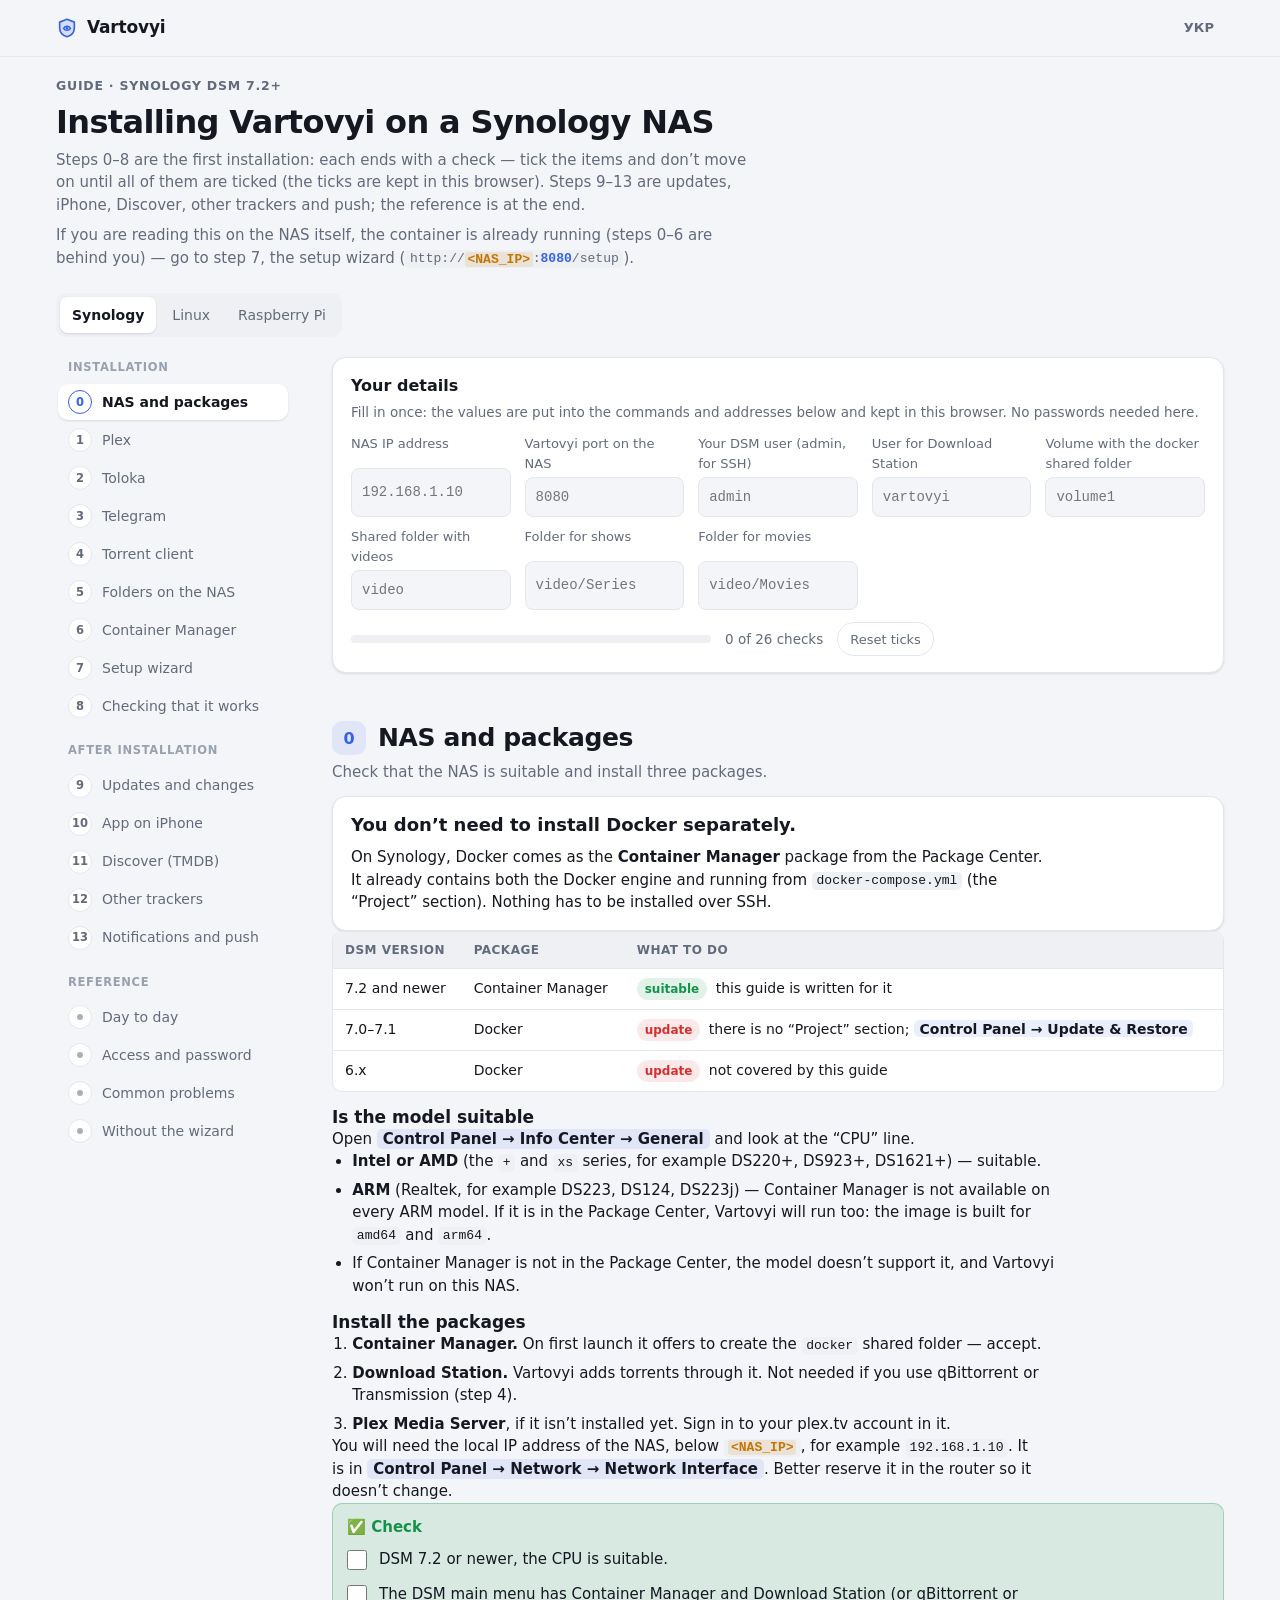
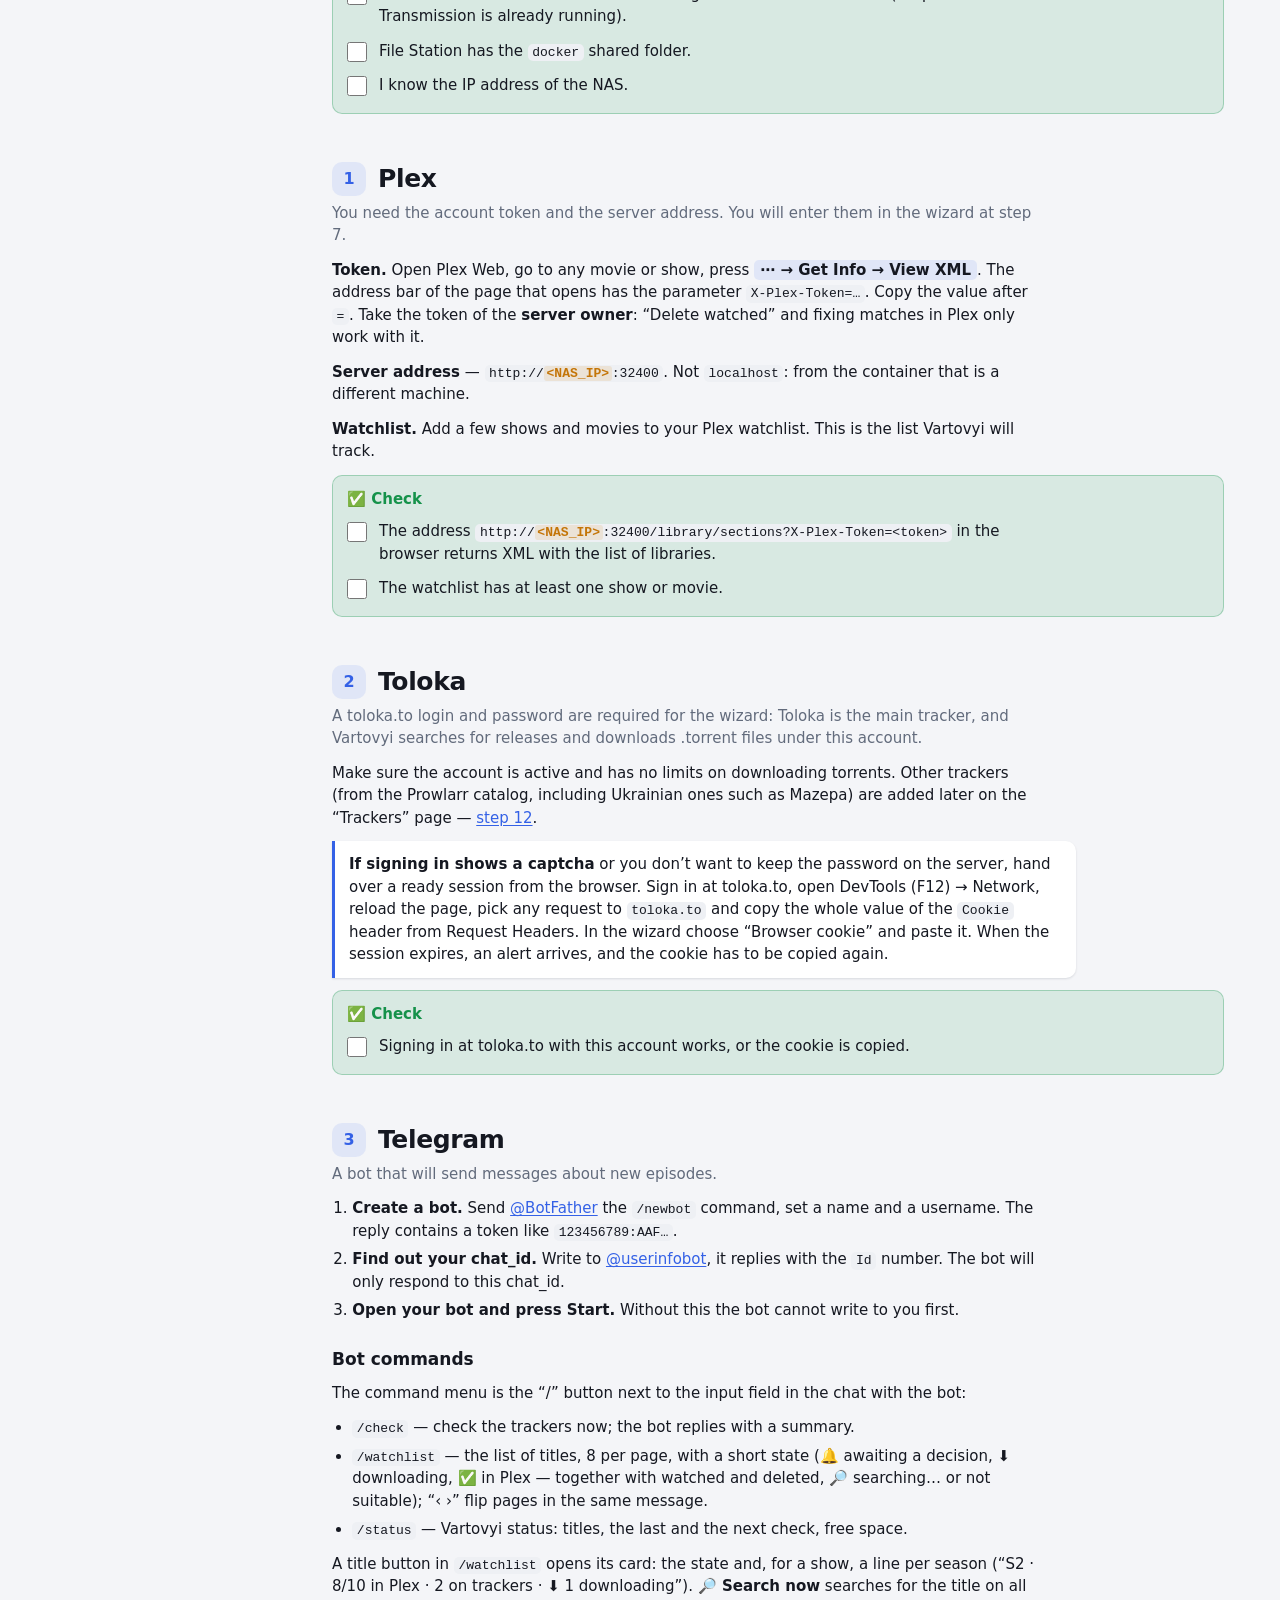
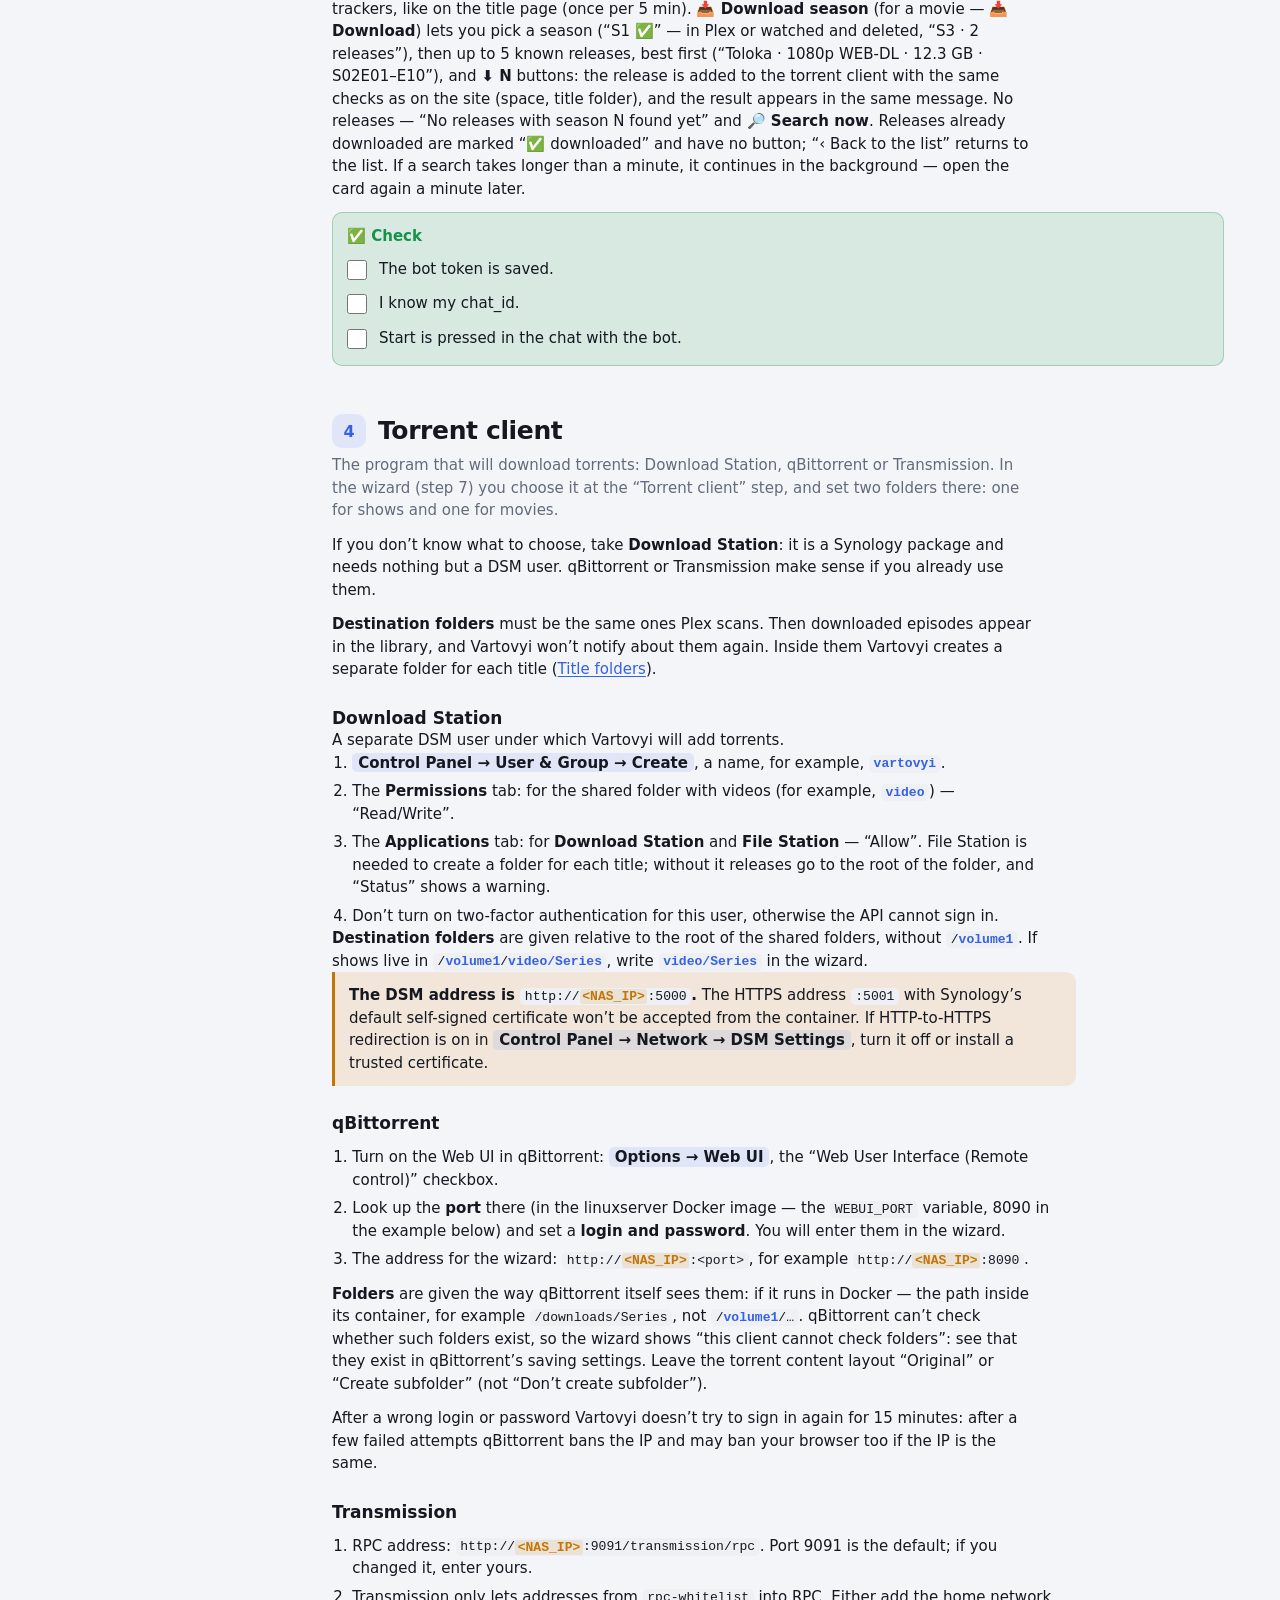
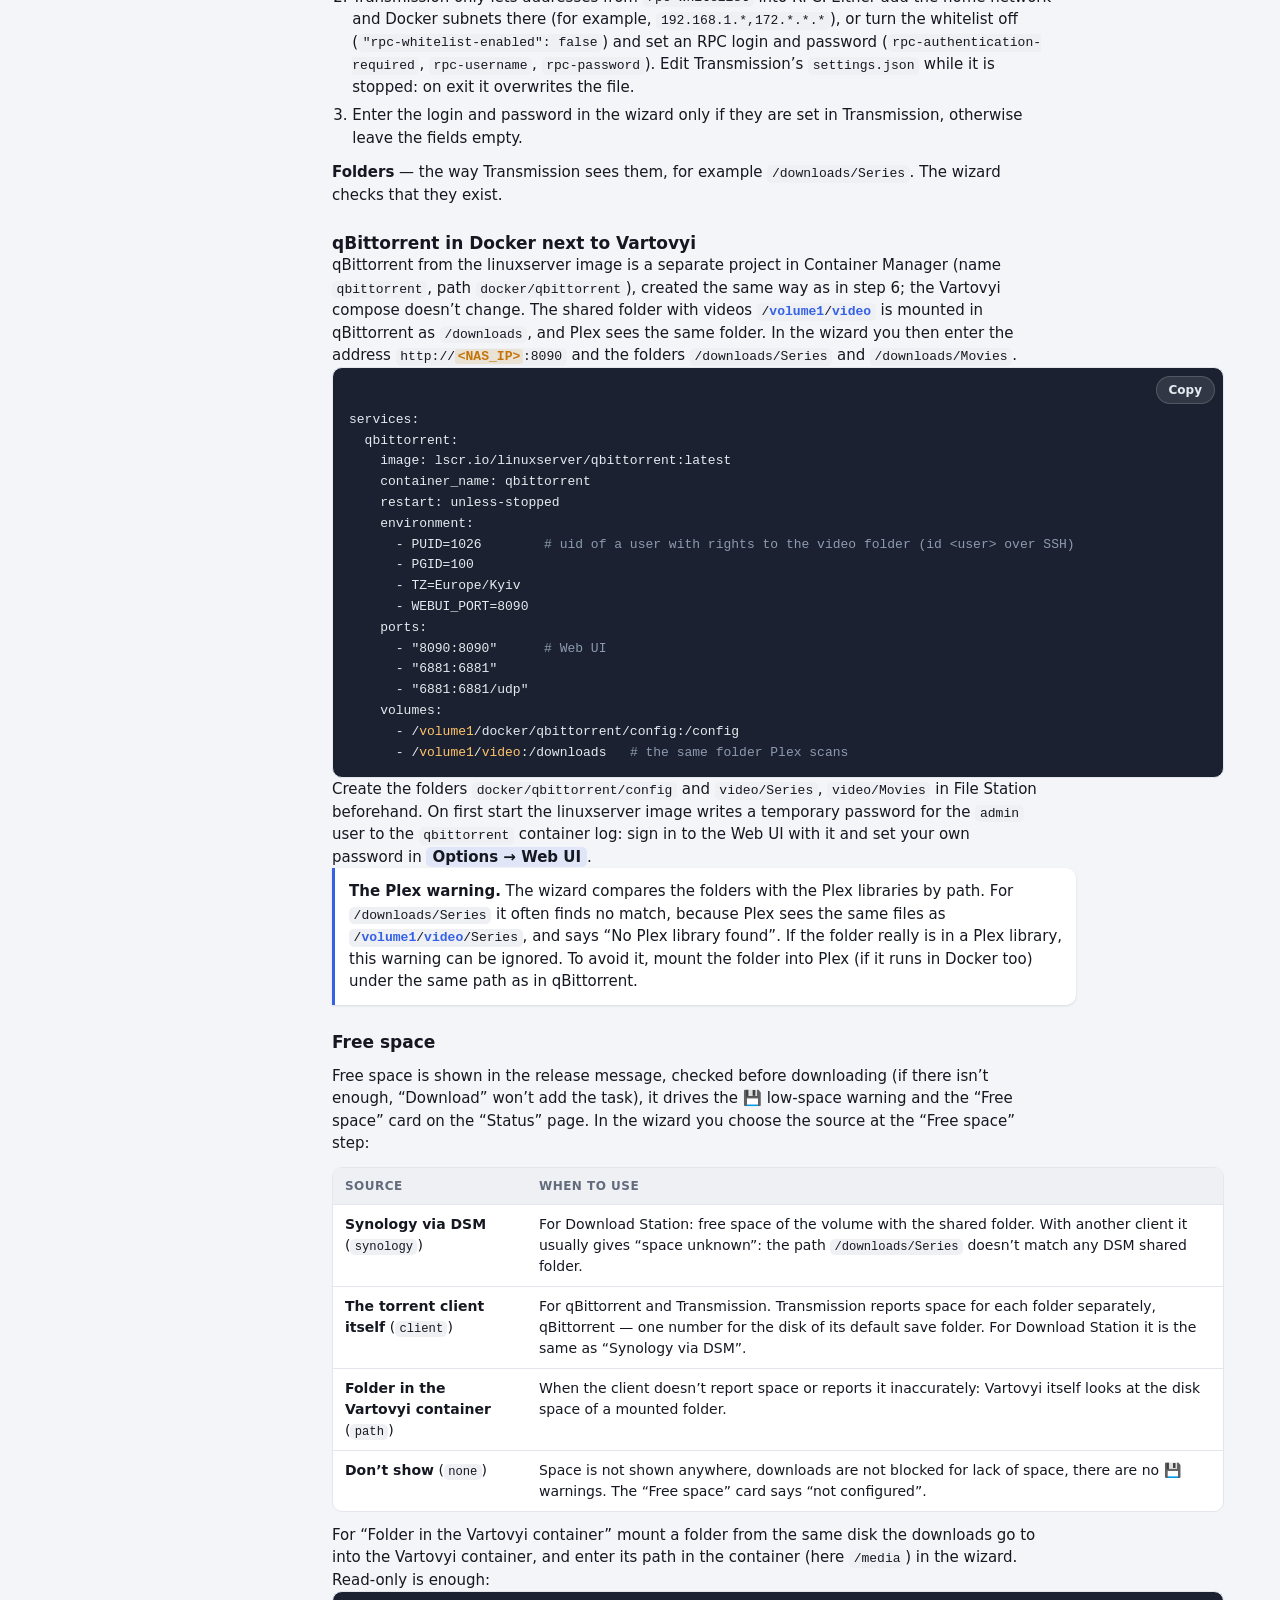
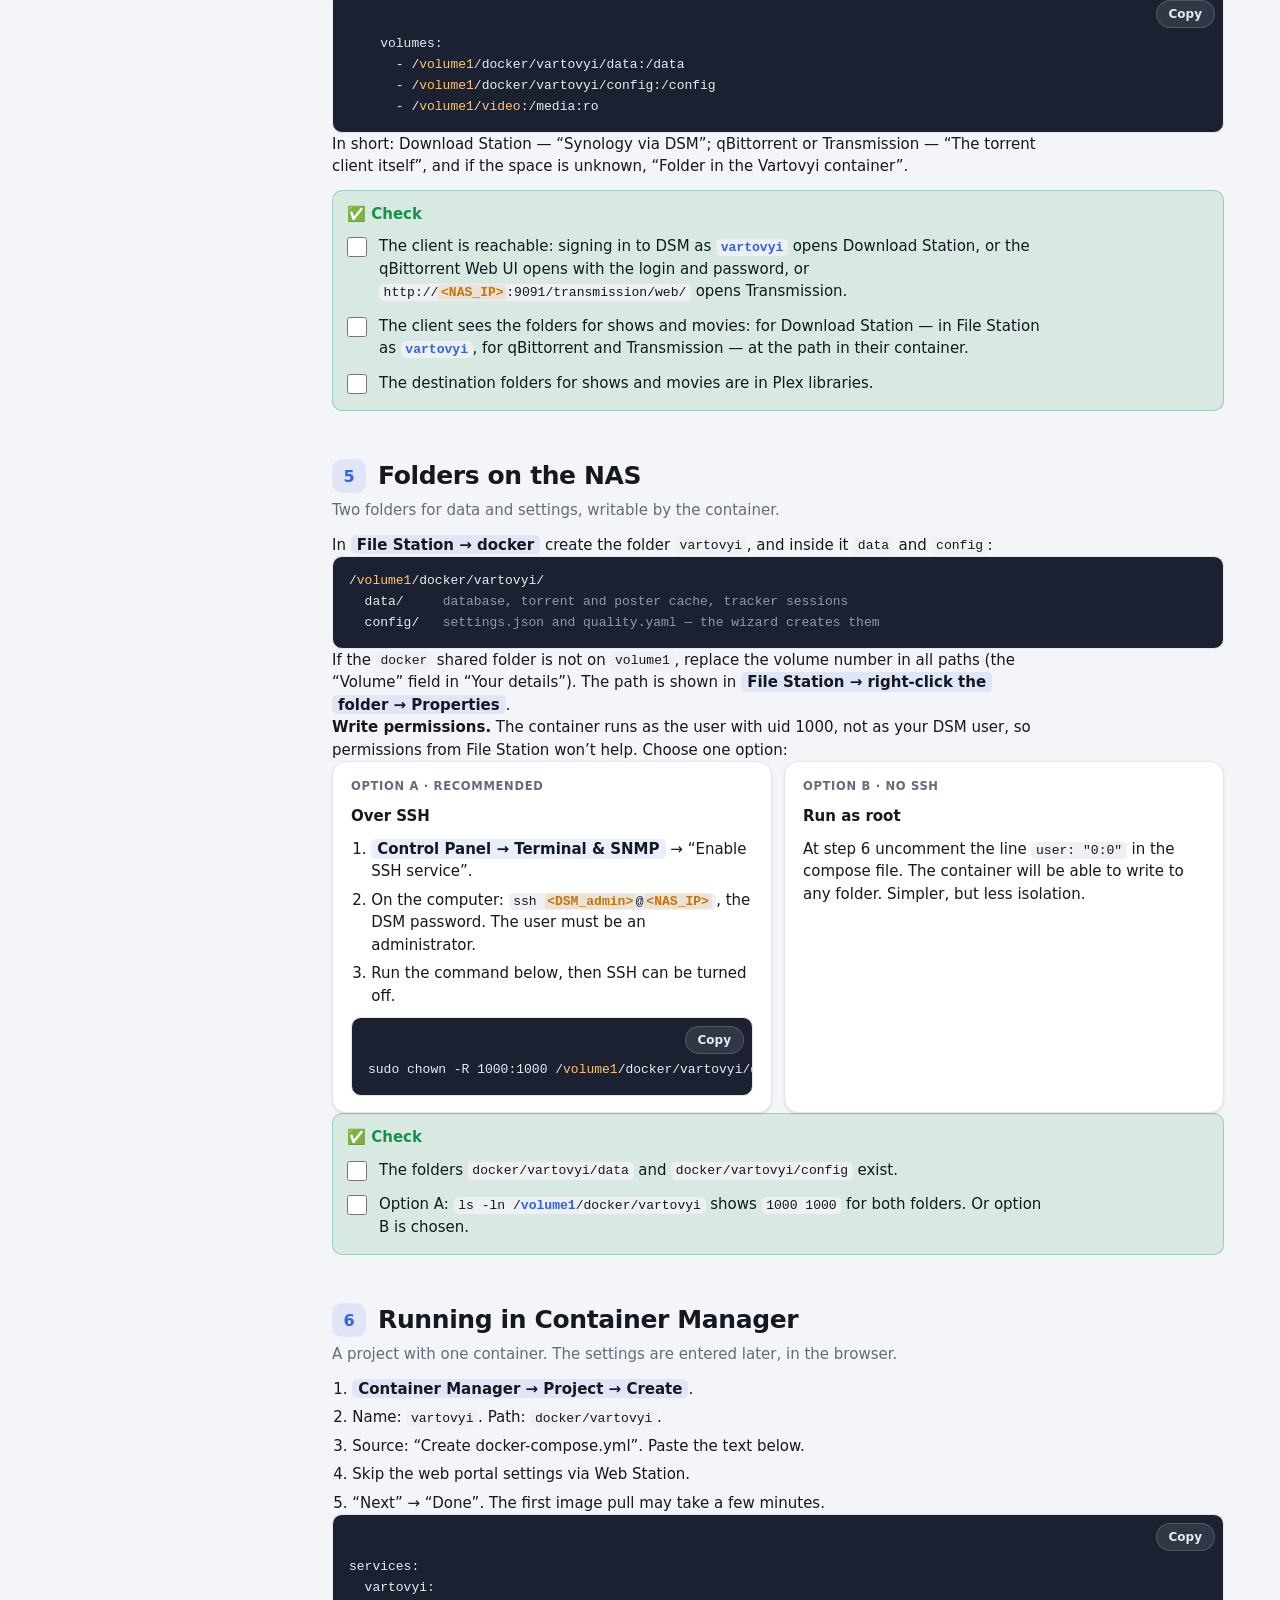
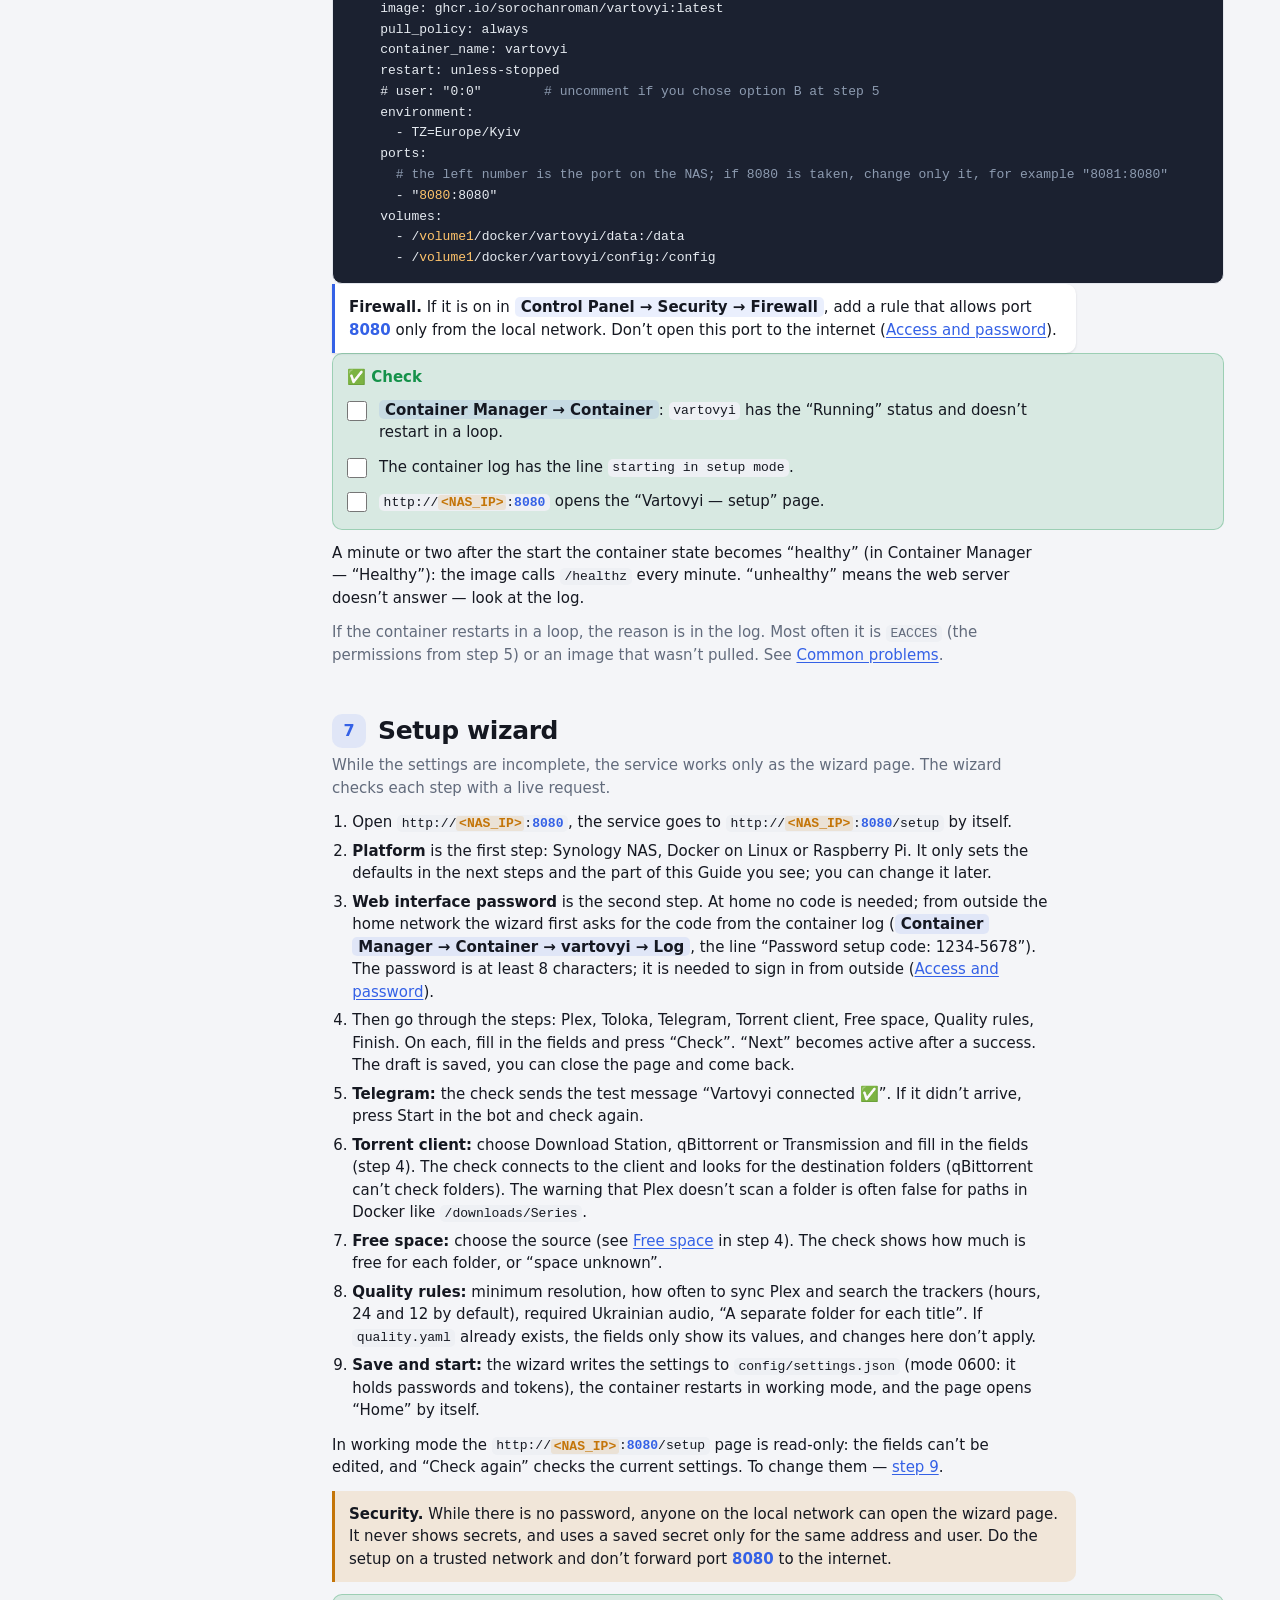
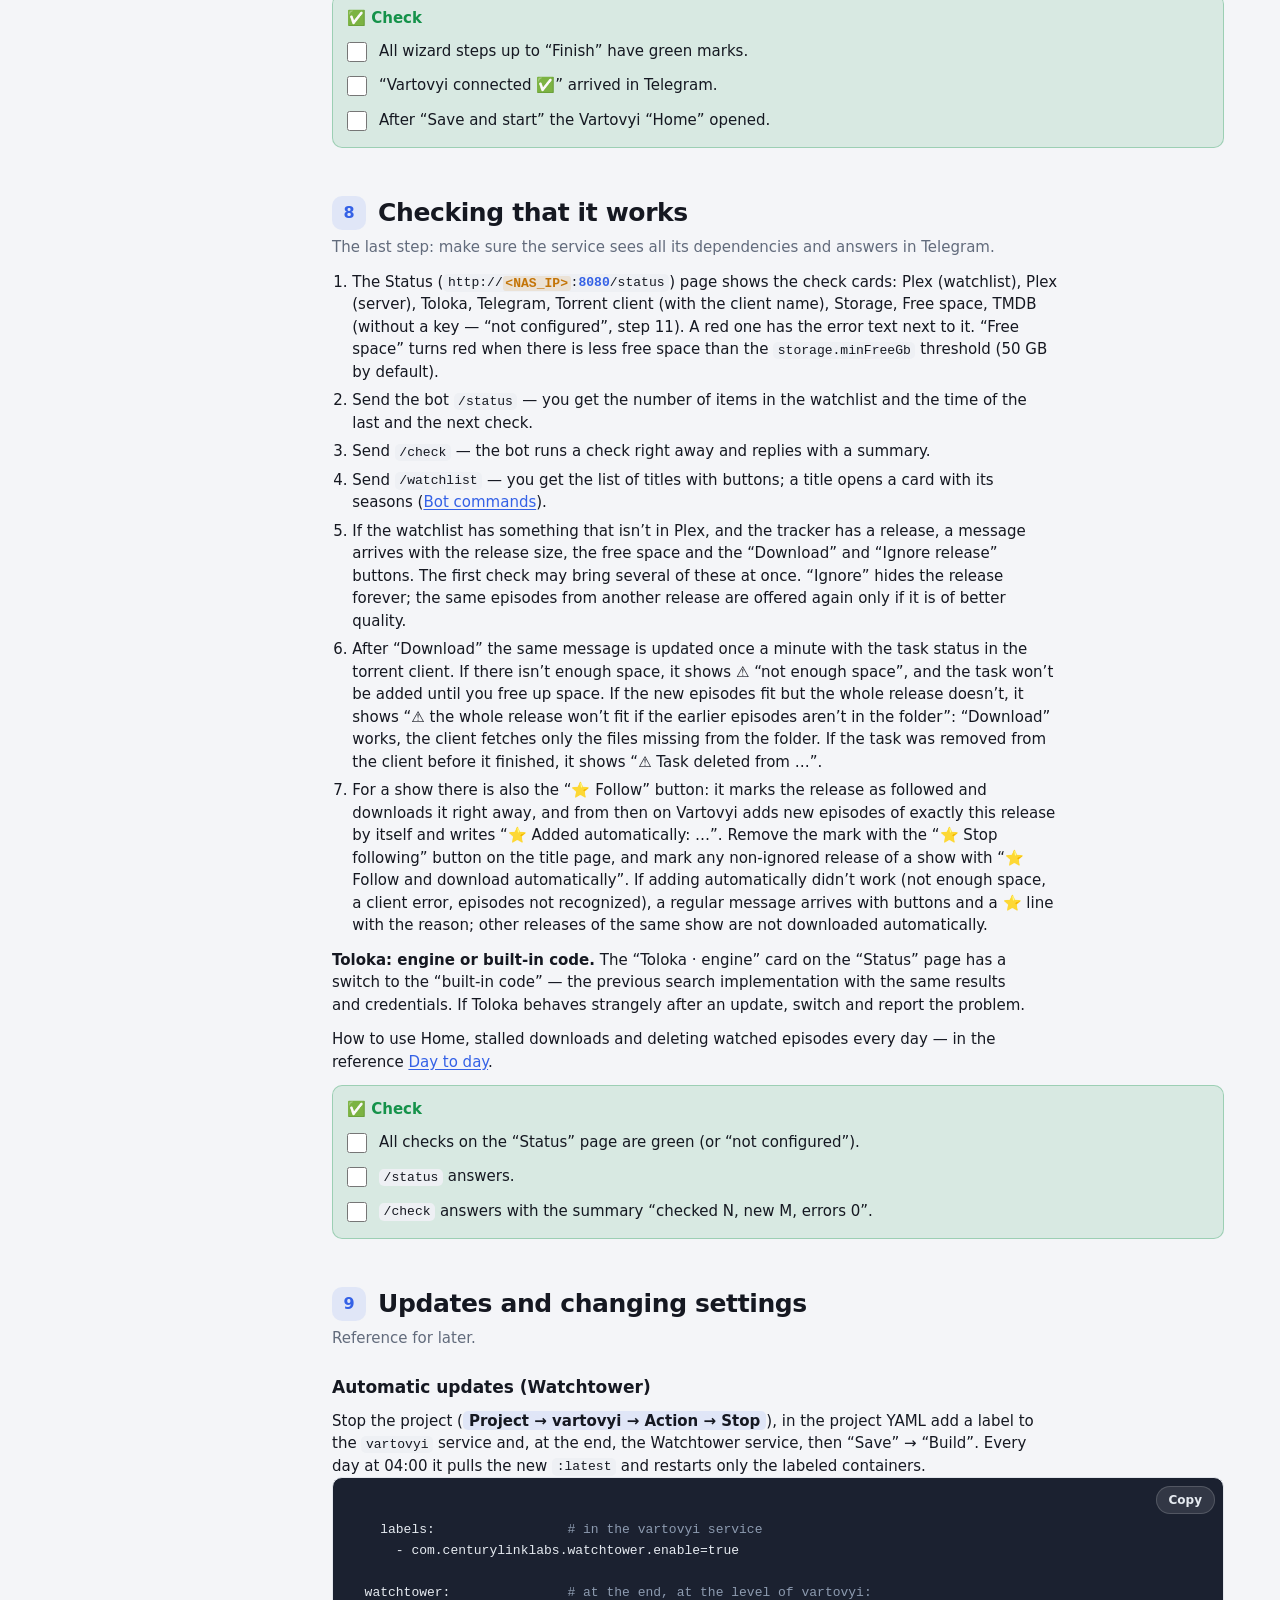
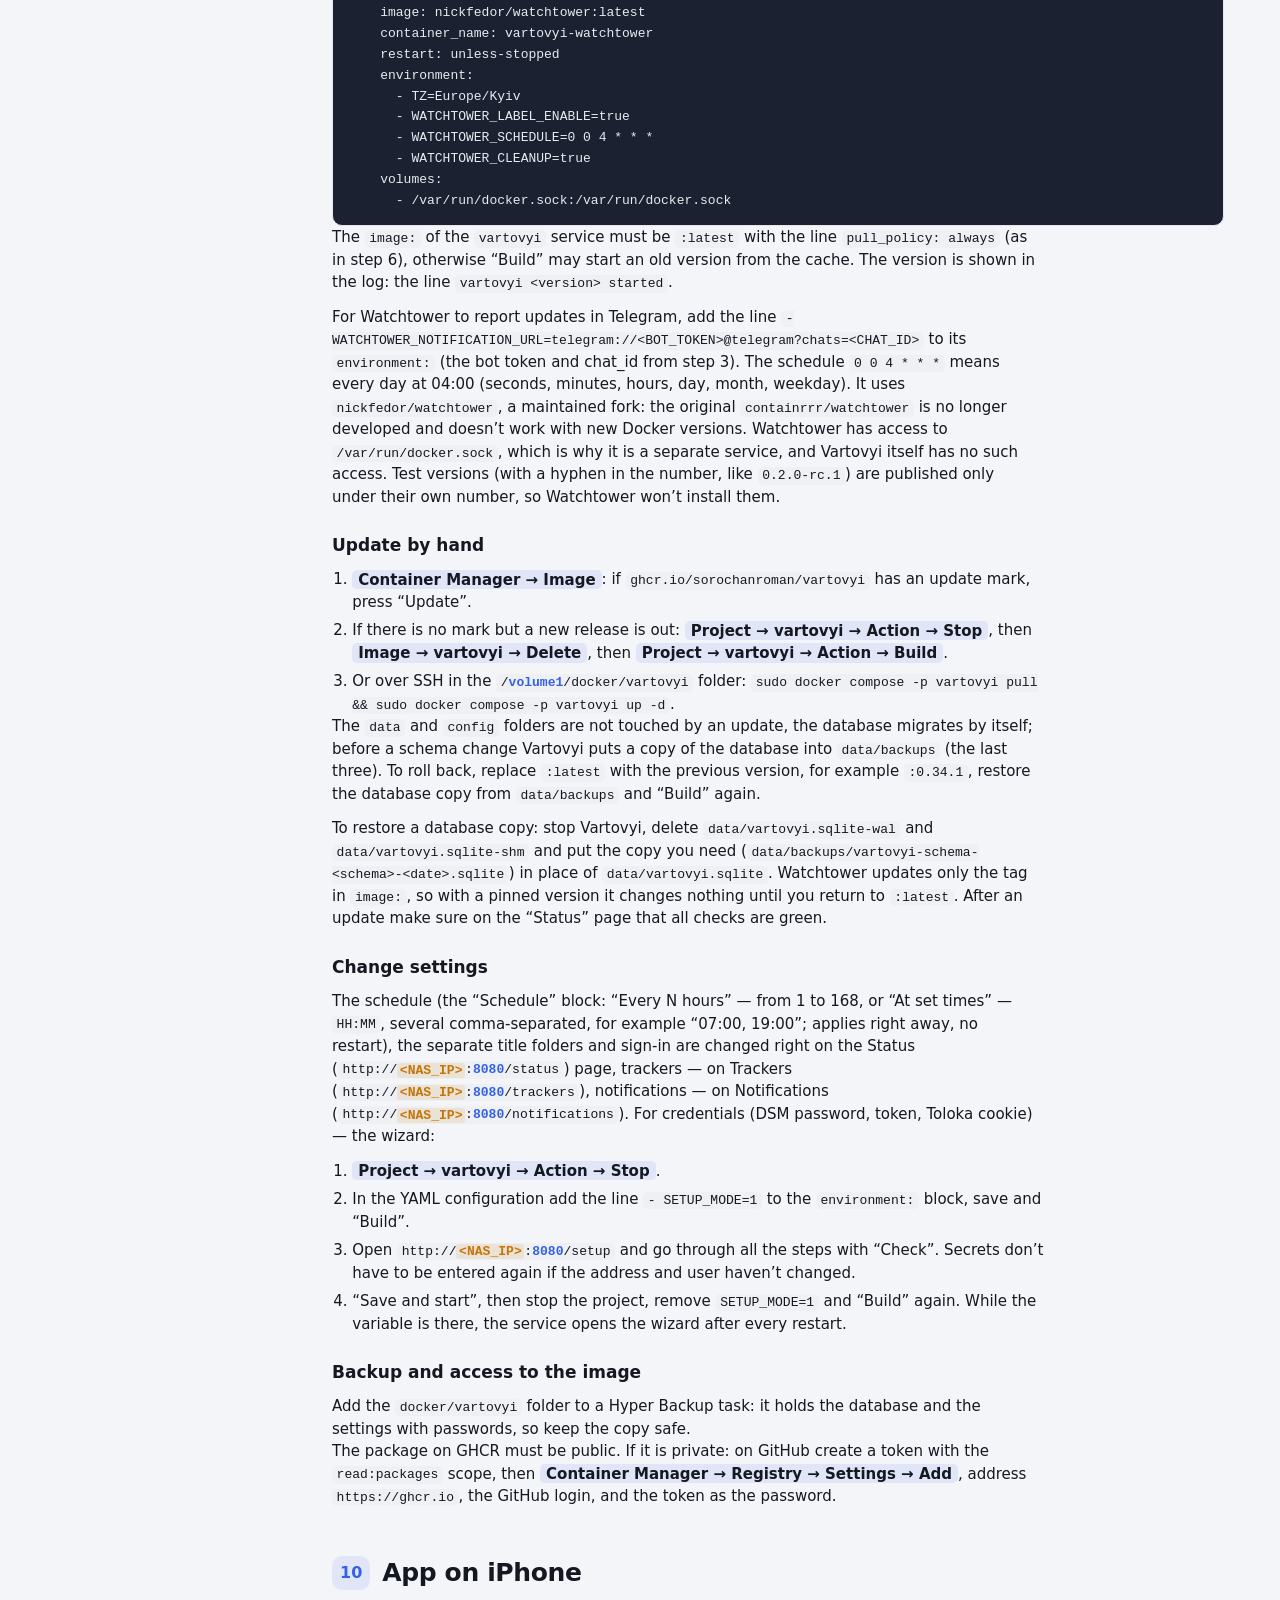
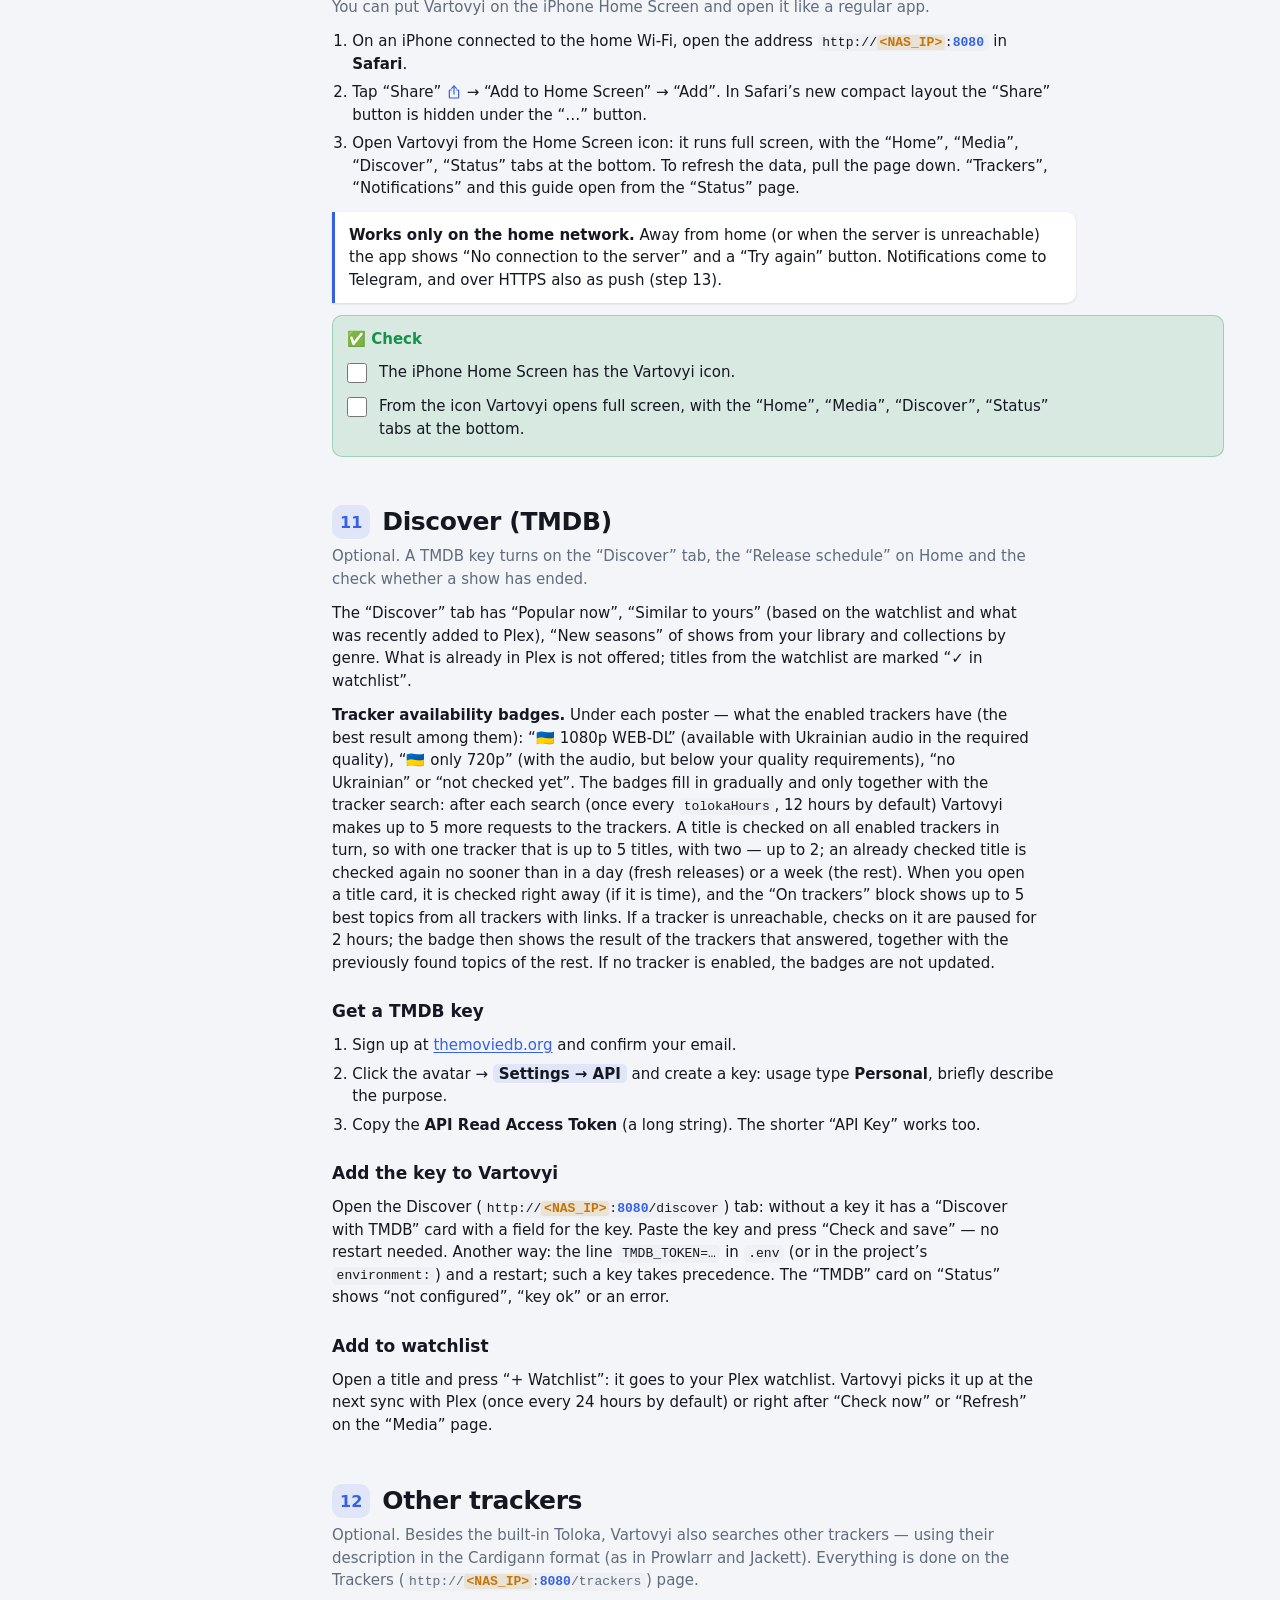
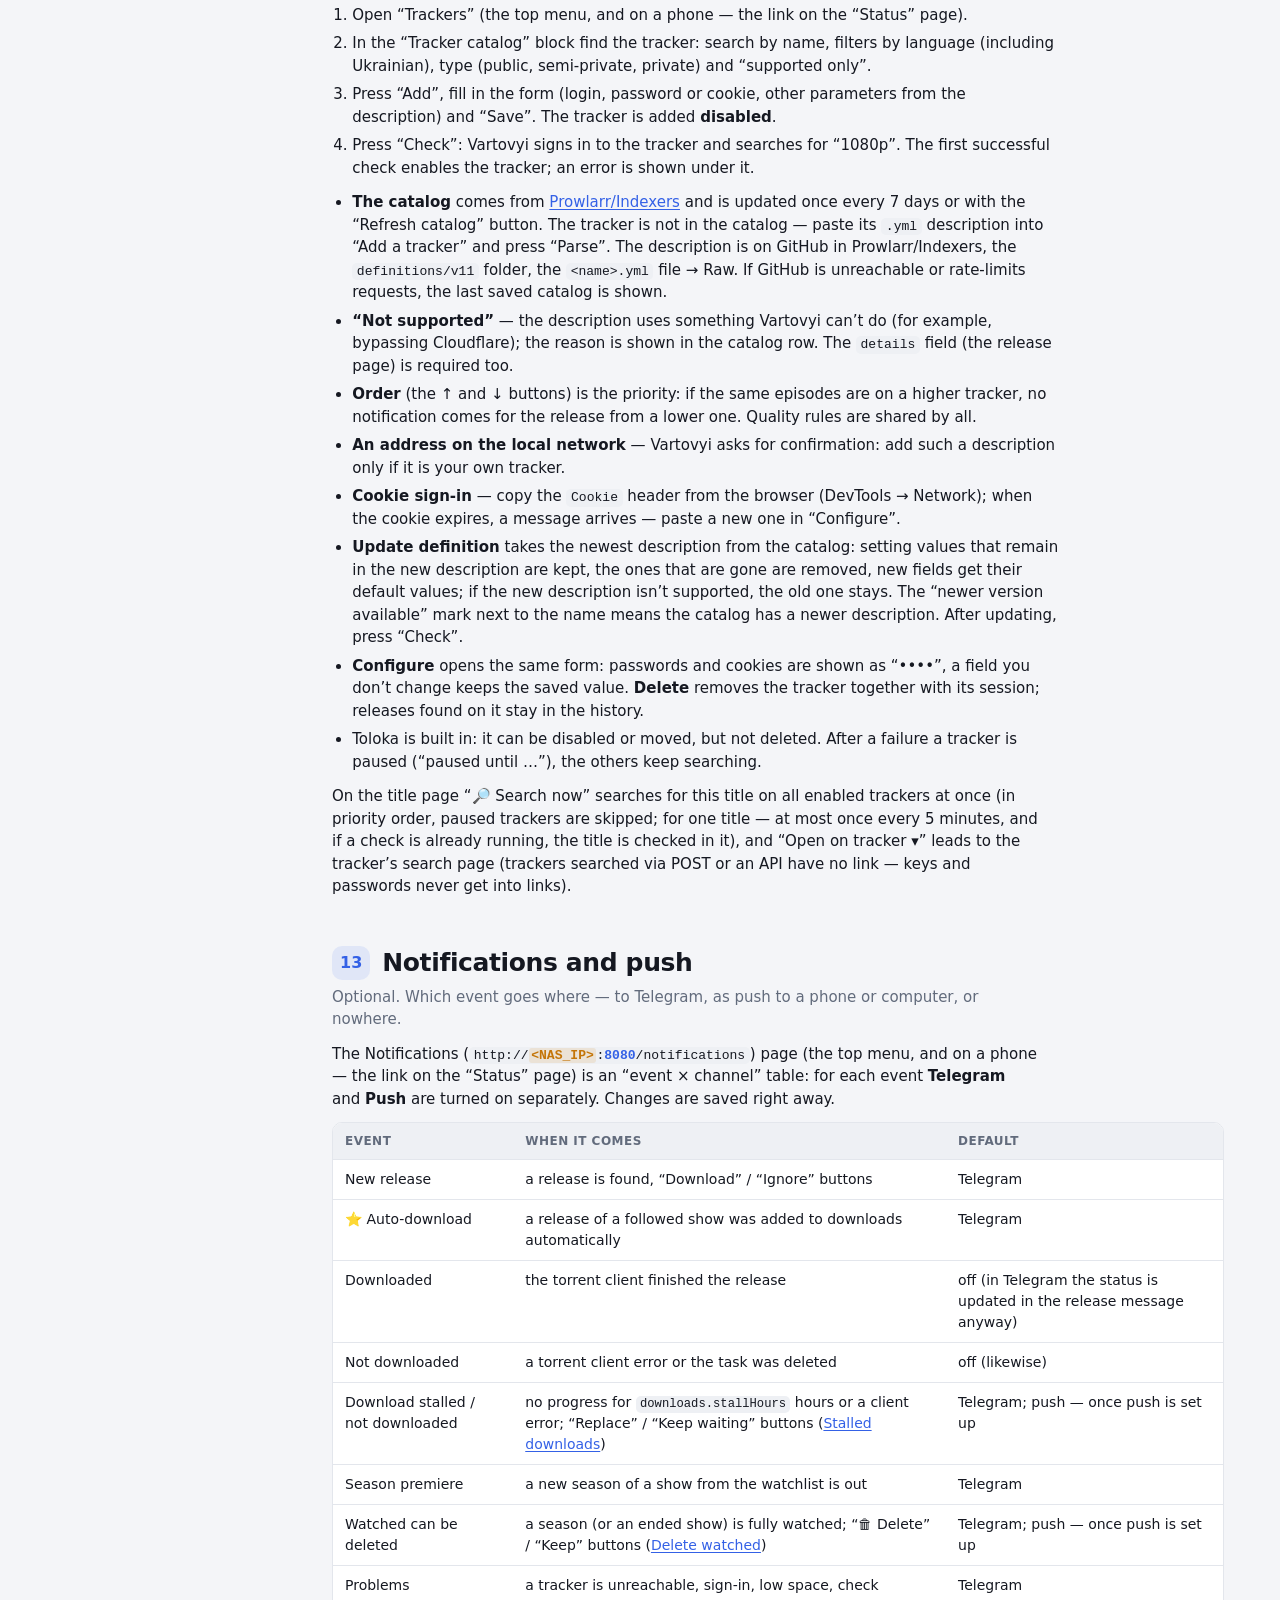
==== site/en/guide/index.html @ ca662783 "sync v0.39.0" ====
<!doctype html>
<html lang="en">
<head>
<meta charset="utf-8">
<meta name="viewport" content="width=device-width, initial-scale=1, viewport-fit=cover">
<meta name="theme-color" content="#f4f5f8" media="(prefers-color-scheme: light)">
<meta name="theme-color" content="#0e1015" media="(prefers-color-scheme: dark)">
<link rel="icon" href="../../assets/icon.svg" type="image/svg+xml">
<link rel="apple-touch-icon" href="../../assets/apple-touch-icon.png">
<title>Vartovyi · Guide</title>
<style>
  :root {
    color-scheme: light dark;
    --bg: #f4f5f8; --surface: #ffffff; --surface-2: #eef0f4; --text: #151821; --muted: #626b7c; --faint: #98a1b0;
    --line: #e3e6ec; --accent: #3461e6; --accent-soft: rgba(52, 97, 230, .10);
    --ok: #15924a; --ok-soft: rgba(21, 146, 74, .12); --bad: #d42f2f; --bad-soft: rgba(212, 47, 47, .10);
    --warn: #c47508; --warn-soft: rgba(215, 130, 10, .13); --info: #2563eb; --info-soft: rgba(37, 99, 235, .12);
    --teal: #0c8f84; --teal-soft: rgba(12, 143, 132, .14);
    --shadow: 0 1px 2px rgba(16, 24, 40, .05), 0 1px 3px rgba(16, 24, 40, .07);
    --shadow-lg: 0 14px 30px -8px rgba(16, 24, 40, .22), 0 4px 10px -4px rgba(16, 24, 40, .10);
    --radius: 14px; --radius-sm: 10px; --top: 56px; --tabbar: 58px;
  }
  @media (prefers-color-scheme: dark) {
    :root {
      --bg: #0e1015; --surface: #171a21; --surface-2: #20242d; --text: #e8ebf1; --muted: #9ba3b3; --faint: #6c7483;
      --line: #2a2f3a; --accent: #87a4ff; --accent-soft: rgba(135, 164, 255, .14);
      --ok: #3fd08a; --ok-soft: rgba(63, 208, 138, .14); --bad: #ff7a7a; --bad-soft: rgba(255, 122, 122, .14);
      --warn: #f5b93e; --warn-soft: rgba(245, 185, 62, .14); --info: #6aa8ff; --info-soft: rgba(106, 168, 255, .16);
      --teal: #36d3c1; --teal-soft: rgba(54, 211, 193, .15);
      --shadow: 0 1px 2px rgba(0, 0, 0, .45); --shadow-lg: 0 16px 34px -10px rgba(0, 0, 0, .7), 0 4px 10px -4px rgba(0, 0, 0, .5);
    }
  }
  * { box-sizing: border-box; }
  html { -webkit-text-size-adjust: 100%; }
  body { margin: 0; background: var(--bg); color: var(--text); font: 15px/1.5 system-ui, -apple-system, "Segoe UI", Roboto, "Helvetica Neue", Arial, sans-serif; -webkit-font-smoothing: antialiased; }
  a { color: inherit; }
  button, input, select { font: inherit; color: inherit; }
  :focus-visible { outline: 2px solid var(--accent); outline-offset: 2px; }
  .wrap { max-width: 1200px; margin: 0 auto; padding: 0 max(16px, env(safe-area-inset-right)) 0 max(16px, env(safe-area-inset-left)); }
  .muted { color: var(--muted); }
  .topbar { position: sticky; top: 0; z-index: 30; background: var(--bg); background: color-mix(in srgb, var(--bg) 84%, transparent); -webkit-backdrop-filter: saturate(1.5) blur(14px); backdrop-filter: saturate(1.5) blur(14px); border-bottom: 1px solid var(--line); }
  .topbar .wrap { display: flex; align-items: center; gap: 12px; height: var(--top); }
  .brand { display: flex; align-items: center; gap: 9px; font-weight: 700; font-size: 17px; letter-spacing: -.01em; text-decoration: none; flex: none; }
  .brand svg { color: var(--accent); flex: none; }
  .nav { display: flex; gap: 2px; margin-left: auto; overflow-x: auto; scrollbar-width: none; }
  .nav::-webkit-scrollbar { display: none; }
  .nav a { text-decoration: none; color: var(--muted); font-size: 14px; padding: 6px 12px; border-radius: 999px; white-space: nowrap; transition: background .15s, color .15s; }
  .nav a:hover { color: var(--text); background: var(--surface-2); }
  .nav a[aria-current="page"] { color: var(--text); background: var(--surface); box-shadow: var(--shadow); font-weight: 600; }
  @media (max-width: 480px) { .brand span { display: none; } .nav a { padding: 6px 10px; font-size: 13.5px; } }
  .logout { flex: none; border: 1px solid var(--line); background: transparent; color: var(--muted); font-size: 13.5px; padding: 5px 12px; min-height: 34px; border-radius: 999px; cursor: pointer; white-space: nowrap; }
  .logout:hover { color: var(--text); background: var(--surface-2); }
  .logout:disabled { opacity: .55; cursor: default; }
  .pill { display: inline-flex; align-items: center; gap: 5px; font-size: 12.5px; font-weight: 600; line-height: 1.2; padding: 4px 10px; border-radius: 999px; white-space: nowrap; }
  .st-error { color: var(--bad); background: var(--bad-soft); }
  .st-found { color: var(--ok); background: var(--ok-soft); }
  .st-have, .st-downloading { color: var(--ok); background: var(--ok-soft); }
  .st-rejected, .st-none, .st-unchecked { color: var(--muted); background: var(--surface-2); }
  /* Постер проявляється, коли завантажився (без «миготіння» заглушки); уже бачені за сесію — одразу. */
  .pimg { opacity: 0; transition: opacity .18s ease; }
  .pimg.ok { opacity: 1; }
  @media (prefers-reduced-motion: reduce) { .pimg { transition: none; } }
  .ph { position: absolute; inset: 0; display: grid; place-items: center; color: rgba(255, 255, 255, .92); font-weight: 700; letter-spacing: .02em; text-shadow: 0 1px 2px rgba(0, 0, 0, .25); }
  .bar { height: 4px; border-radius: 99px; background: var(--surface-2); overflow: hidden; }
  .bar > i { display: block; height: 100%; background: var(--info); border-radius: inherit; transition: width .4s; }
  .empty { text-align: center; padding: 56px 16px; color: var(--muted); }
  .empty b { display: block; color: var(--text); font-size: 17px; margin-bottom: 4px; }
  .topbar { padding-top: env(safe-area-inset-top); }
  .tabbar { display: none; }
  @media (max-width: 700px) {
    .topbar .nav { display: none; }
    .topbar .logout { margin-left: auto; }
    .tabbar { display: flex; position: fixed; left: 0; right: 0; bottom: 0; z-index: 40; padding: 6px max(8px, env(safe-area-inset-left)) calc(6px + env(safe-area-inset-bottom)) max(8px, env(safe-area-inset-right)); background: var(--bg); background: color-mix(in srgb, var(--surface) 88%, transparent); -webkit-backdrop-filter: saturate(1.5) blur(18px); backdrop-filter: saturate(1.5) blur(18px); border-top: 1px solid var(--line); }
    .tabbar a { flex: 1; display: flex; flex-direction: column; align-items: center; gap: 2px; min-height: 46px; justify-content: center; text-decoration: none; color: var(--faint); font-size: 11px; font-weight: 600; -webkit-tap-highlight-color: transparent; }
    .tabbar a[aria-current="page"] { color: var(--accent); }
    body { padding-bottom: calc(var(--tabbar) + env(safe-area-inset-bottom)); }
  }
  #ptr { position: fixed; left: 50%; top: calc(var(--top) + env(safe-area-inset-top)); z-index: 37; width: 36px; height: 36px; margin: 8px 0 0 -18px; border-radius: 50%; display: grid; place-items: center; background: var(--surface); color: var(--accent); box-shadow: var(--shadow); font-size: 18px; font-weight: 700; opacity: 0; transform: translateY(-56px); pointer-events: none; transition: transform .2s, opacity .2s; }
  #ptr.pulling { transition: none; }
  #ptr .arrow { transition: transform .15s; }
  #ptr.ready .arrow { transform: rotate(180deg); }
  #ptr.busy .arrow { display: none; }
  #ptr.busy::after { content: ""; width: 18px; height: 18px; box-sizing: border-box; border: 2px solid currentColor; border-right-color: transparent; border-radius: 50%; animation: ptr-spin .7s linear infinite; }
  @keyframes ptr-spin { to { transform: rotate(360deg); } }
  @media (prefers-reduced-motion: reduce) { #ptr, #ptr .arrow { transition: none; } #ptr.busy::after { animation-duration: 2s; } }
  #offline { position: fixed; left: 0; right: 0; top: calc(var(--top) + env(safe-area-inset-top)); z-index: 36; display: flex; flex-wrap: wrap; align-items: center; gap: 8px 12px; padding: 10px max(16px, env(safe-area-inset-right)) 10px max(16px, env(safe-area-inset-left)); background: var(--surface); background: linear-gradient(var(--bad-soft), var(--bad-soft)), var(--surface); color: var(--text); border-bottom: 1px solid var(--bad); box-shadow: var(--shadow); font-size: 14px; line-height: 1.4; }
  #offline .msg { flex: 1 1 220px; }
  #offline button { flex: none; min-height: 40px; padding: 0 16px; border-radius: 999px; border: 1px solid var(--bad); background: var(--surface); color: var(--bad); font-weight: 600; cursor: pointer; }

  .langsw { flex: none; display: inline-flex; align-items: center; gap: 2px; font-size: 12.5px; font-weight: 600; color: var(--faint, #98a1b0); }
  .langsw a { text-decoration: none; color: var(--muted, #626b7c); padding: 4px 6px; min-height: 30px; display: inline-flex; align-items: center; border-radius: 6px; }
  .langsw a:hover { color: var(--text, inherit); }
  .langsw a[aria-current="true"] { color: var(--text, inherit); text-decoration: underline; text-underline-offset: 3px; }
  @media (max-width: 700px) { .topbar .langsw { margin-left: auto; } .topbar .langsw + .logout { margin-left: 0; } }


  @supports (-webkit-touch-callout: none) { input, select, textarea { font-size: 16px !important; } }

  :root { --code-bg: #1b2130; --code-ink: #e6ebf1; --code-dim: #8d9bb0; --code-var: #ffc46b; --jump: 56px; }
  @media (prefers-color-scheme: dark) { :root { --code-bg: #0a0c11; --code-ink: #dfe5ee; } }
  html { scroll-behavior: smooth; }
  @media (prefers-reduced-motion: reduce) { html { scroll-behavior: auto; } }
  .gpage { padding-block: 20px 56px; }
  .gpage a { color: var(--accent); text-underline-offset: 2px; }
  .ghead { display: grid; gap: 8px; margin-bottom: 24px; max-width: 76ch; }
  .eyebrow { font-size: 12.5px; font-weight: 700; letter-spacing: .06em; text-transform: uppercase; color: var(--muted); }
  .ghead h1 { margin: 0; font-size: clamp(24px, 4vw, 32px); line-height: 1.15; letter-spacing: -.02em; text-wrap: balance; }
  .lede { margin: 0; color: var(--muted); }
  .pswitch { display: inline-flex; gap: 4px; padding: 4px; border-radius: var(--radius-sm); background: var(--surface-2); margin-bottom: 20px; flex-wrap: wrap; }
  .pswitch button { border: 0; background: transparent; color: var(--muted); font: inherit; font-size: 14px; padding: 6px 12px; border-radius: 8px; cursor: pointer; min-height: 36px; }
  .pswitch button[aria-pressed="true"] { background: var(--surface); color: var(--text); box-shadow: var(--shadow); font-weight: 600; }
  body[data-platform="synology"] [data-platform]:not([data-platform~="synology"]),
  body[data-platform="linux"] [data-platform]:not([data-platform~="linux"]),
  body[data-platform="pi"] [data-platform]:not([data-platform~="pi"]) { display: none !important; }

  .layout { display: grid; grid-template-columns: 236px minmax(0, 1fr); gap: 40px; align-items: start; }
  .side { position: sticky; top: calc(var(--top) + env(safe-area-inset-top) + 16px); max-height: calc(100vh - var(--top) - env(safe-area-inset-top) - 32px); overflow-y: auto; overscroll-behavior: contain; scrollbar-width: thin; padding: 2px 4px 8px 2px; }
  nav.steps { display: grid; gap: 2px; }
  nav.steps .grp { font-size: 11.5px; font-weight: 700; letter-spacing: .06em; text-transform: uppercase; color: var(--faint); padding: 16px 10px 6px; }
  nav.steps .grp:first-child { padding-top: 0; }
  nav.steps a { display: flex; align-items: center; gap: 10px; min-height: 36px; padding: 5px 10px; border-radius: var(--radius-sm); color: var(--muted); text-decoration: none; font-size: 14px; line-height: 1.3; }
  nav.steps a:hover { background: var(--surface-2); color: var(--text); }
  nav.steps a[aria-current="step"] { background: var(--surface); color: var(--text); box-shadow: var(--shadow); font-weight: 600; }
  .n { flex: none; width: 24px; height: 24px; border-radius: 50%; display: grid; place-items: center; font-size: 11.5px; font-weight: 700; font-variant-numeric: tabular-nums; border: 1.5px solid var(--line); color: var(--muted); background: var(--surface); }
  .n.ref span { width: 6px; height: 6px; border-radius: 50%; background: currentColor; opacity: .55; }
  a[aria-current="step"] .n { border-color: var(--accent); color: var(--accent); }
  a.done .n { background: var(--ok); border-color: var(--ok); color: #fff; }
  a.done .n span { display: none; }
  a.done .n::after { content: "✓"; font-size: 12px; }

  .jump { display: none; }
  .gmain { min-width: 0; display: grid; gap: 48px; }
  .gmain > *, section > * { min-width: 0; }
  section { display: grid; gap: 12px; scroll-margin-top: calc(var(--top) + env(safe-area-inset-top) + 16px); }
  h2 { display: flex; align-items: center; gap: 12px; margin: 0; font-size: clamp(21px, 3vw, 25px); line-height: 1.2; letter-spacing: -.015em; text-wrap: balance; }
  h2 .k { flex: none; min-width: 34px; height: 34px; padding: 0 8px; border-radius: 10px; display: inline-grid; place-items: center; background: var(--accent-soft); color: var(--accent); font-size: 16px; font-weight: 800; letter-spacing: 0; font-variant-numeric: tabular-nums; }
  h3 { margin: 14px 0 0; font-size: 17px; line-height: 1.3; scroll-margin-top: calc(var(--top) + env(safe-area-inset-top) + 16px); }
  .stephead { display: grid; gap: 6px; }
  .lead { color: var(--muted); }
  p, li { max-width: 74ch; overflow-wrap: break-word; }
  p { margin: 0; }
  ol, ul { margin: 0; padding-left: 1.35em; display: grid; gap: 6px; }
  li > ul, li > ol { margin-top: 6px; }
  b { font-weight: 650; }
  code { font: .87em ui-monospace, SFMono-Regular, Menlo, Consolas, monospace; background: var(--surface-2); padding: .1em .35em; border-radius: 5px; overflow-wrap: anywhere; }
  .menu { font-weight: 600; background: var(--accent-soft); padding: .05em .4em; border-radius: 5px; overflow-wrap: anywhere; -webkit-box-decoration-break: clone; box-decoration-break: clone; }
  .share-ico { display: inline-block; vertical-align: -3px; color: var(--accent); }

  .pre { position: relative; background: var(--code-bg); color: var(--code-ink); border-radius: var(--radius-sm); border: 1px solid var(--line); }
  .pre pre { margin: 0; padding: 14px 16px; overflow-x: auto; font: 13px/1.6 ui-monospace, SFMono-Regular, Menlo, Consolas, monospace; white-space: pre; -webkit-overflow-scrolling: touch; }
  .pre .copy + pre { padding-top: 42px; }
  .pre .c { color: var(--code-dim); }
  .copy { position: absolute; top: 8px; right: 8px; z-index: 1; font-size: 12px; font-weight: 600; min-height: 28px; background: rgba(255, 255, 255, .1); color: var(--code-ink); border: 1px solid rgba(255, 255, 255, .16); border-radius: 999px; padding: 4px 12px; cursor: pointer; }
  .copy:hover { background: rgba(255, 255, 255, .18); }

  .note { border-left: 3px solid var(--accent); background: var(--surface); box-shadow: var(--shadow); padding: 12px 14px; border-radius: 0 var(--radius-sm) var(--radius-sm) 0; max-width: 78ch; }
  .note.warn { border-left-color: var(--warn); background: var(--warn-soft); box-shadow: none; }
  .card { background: var(--surface); border: 1px solid var(--line); border-radius: var(--radius); box-shadow: var(--shadow); padding: 16px 18px; display: grid; grid-template-columns: minmax(0, 1fr); gap: 10px; }
  .card > *, .check > *, .vars > * { min-width: 0; }
  .card .big { font-size: 18px; font-weight: 700; line-height: 1.3; }
  .variants { display: grid; grid-template-columns: repeat(auto-fit, minmax(min(100%, 260px), 1fr)); gap: 12px; }
  .variant { align-content: start; }
  .variant .tag { font-size: 11.5px; font-weight: 700; letter-spacing: .06em; text-transform: uppercase; color: var(--muted); }

  .tbl { overflow-x: auto; border: 1px solid var(--line); border-radius: var(--radius-sm); background: var(--surface); }
  table { border-collapse: collapse; width: 100%; font-size: 14px; }
  th, td { text-align: left; padding: 9px 12px; border-bottom: 1px solid var(--line); vertical-align: top; overflow-wrap: break-word; }
  tbody tr:last-child td { border-bottom: 0; }
  th { font-size: 12px; font-weight: 700; letter-spacing: .04em; text-transform: uppercase; color: var(--muted); background: var(--surface-2); }
  .tag-ok, .tag-no { display: inline-block; font-size: 12px; font-weight: 600; padding: 2px 8px; border-radius: 999px; margin-right: 4px; }
  .tag-ok { background: var(--ok-soft); color: var(--ok); }
  .tag-no { background: var(--bad-soft); color: var(--bad); }

  .vars { display: grid; gap: 12px; }
  .vars .h { display: flex; flex-wrap: wrap; gap: 4px 16px; align-items: baseline; justify-content: space-between; }
  .vars .h b { font-size: 16px; }
  .vars .h span { color: var(--muted); font-size: 13.5px; }
  .vgrid { display: grid; grid-template-columns: repeat(auto-fill, minmax(min(100%, 140px), 1fr)); gap: 10px 14px; }
  .vgrid label { display: grid; gap: 4px; font-size: 13px; color: var(--muted); min-width: 0; }
  .vgrid input { width: 100%; min-width: 0; min-height: 40px; font: 14px ui-monospace, SFMono-Regular, Menlo, Consolas, monospace; padding: 7px 10px; border: 1px solid var(--line); border-radius: 8px; background: var(--bg); color: var(--text); }
  .v { color: var(--accent); font-weight: 600; }
  .v.unset { background: var(--warn-soft); color: var(--warn); border-radius: 3px; padding: 0 .2em; }
  .pre .v { color: var(--code-var); font-weight: 400; }
  .pre .v.unset { background: #4a2a22; color: #ffb4a3; }
  .progress { display: flex; align-items: center; gap: 10px 14px; flex-wrap: wrap; font-size: 13.5px; color: var(--muted); }
  .gbar { flex: 1 1 160px; max-width: 360px; height: 8px; background: var(--surface-2); border-radius: 99px; overflow: hidden; }
  .gbar i { display: block; height: 100%; width: 0; background: var(--ok); border-radius: inherit; transition: width .25s; }
  .reset { border: 1px solid var(--line); background: transparent; color: var(--muted); font-size: 13px; padding: 5px 12px; min-height: 34px; border-radius: 999px; cursor: pointer; }
  .reset:hover { color: var(--text); background: var(--surface-2); }

  .check { background: var(--ok-soft); border: 1px solid color-mix(in srgb, var(--ok) 30%, transparent); border-radius: var(--radius-sm); padding: 12px 14px; display: grid; gap: 4px; }
  .check .t { font-weight: 700; color: var(--ok); margin-bottom: 2px; }
  .check label { display: grid; grid-template-columns: 22px minmax(0, 1fr); gap: 10px; align-items: start; cursor: pointer; padding: 4px 0; max-width: 74ch; }
  .check label > span { overflow-wrap: break-word; }
  .check input { width: 20px; height: 20px; margin: 2px 0 0; accent-color: var(--ok); }
  .check label:has(input:checked) > span { color: var(--muted); text-decoration: line-through; text-decoration-color: color-mix(in srgb, var(--muted) 60%, transparent); }

  @media (max-width: 900px) {
    .layout { grid-template-columns: minmax(0, 1fr); gap: 0; }
    .side { display: none; }
    .jump { display: flex; align-items: center; gap: 10px; position: sticky; top: calc(var(--top) + env(safe-area-inset-top)); z-index: 20; min-height: var(--jump); padding: 8px 0; margin-bottom: 16px; background: var(--bg); background: color-mix(in srgb, var(--bg) 88%, transparent); -webkit-backdrop-filter: saturate(1.5) blur(14px); backdrop-filter: saturate(1.5) blur(14px); }
    .jump label { flex: none; font-size: 13px; font-weight: 600; color: var(--muted); }
    .jump select { flex: 1; min-width: 0; min-height: 40px; padding: 6px 10px; border: 1px solid var(--line); border-radius: 10px; background: var(--surface); color: var(--text); font-size: 15px; box-shadow: var(--shadow); }
    section, h3 { scroll-margin-top: calc(var(--top) + env(safe-area-inset-top) + var(--jump) + 12px); }
    .gmain { gap: 40px; }
  }
  @media (max-width: 640px) {
    .tbl { overflow: visible; }
    .tbl thead { display: none; }
    .tbl tr { display: block; padding: 10px 12px; border-bottom: 1px solid var(--line); }
    .tbl tbody tr:last-child { border-bottom: 0; }
    .tbl td { display: block; padding: 2px 0; border: 0; }
    .tbl td:first-child { font-weight: 600; }
    .tbl td[data-l]::before { content: attr(data-l) " · "; color: var(--muted); font-size: 12.5px; font-weight: 600; }
    .card { padding: 14px; }
  }
  @media (prefers-reduced-motion: reduce) { .gbar i { transition: none; } }
  @media print {
    .topbar, .sitebar, .tabbar, .side, .jump, .copy, .reset, .vgrid, #ptr, #offline { display: none !important; }
    body { background: #fff; color: #000; padding: 0; }
    .layout { display: block; }
    .gmain { display: block; }
    section { margin-bottom: 28px; }
    .card, .note, .check, .tbl { box-shadow: none; }
    .pre { background: #f5f5f5; color: #000; border-color: #ccc; }
    .pre .c, .pre .v { color: #444; }
    .pre pre { white-space: pre-wrap; overflow: visible; padding-top: 12px !important; }
    h2, h3 { break-after: avoid; }
    .check, tr { break-inside: avoid; }
  }

  .sitebar { position: sticky; top: 0; z-index: 30; padding-top: env(safe-area-inset-top); background: var(--bg); background: color-mix(in srgb, var(--bg) 84%, transparent); -webkit-backdrop-filter: saturate(1.5) blur(14px); backdrop-filter: saturate(1.5) blur(14px); border-bottom: 1px solid var(--line); }
  .sitebar .wrap { display: flex; justify-content: space-between; align-items: center; min-height: 56px; }
  .sitebar .langsw { display: inline-flex; align-items: center; min-height: 36px; padding: 6px 10px; border-radius: 8px; font-size: 13px; font-weight: 600; color: var(--muted); text-decoration: none; }
  .sitebar .langsw:hover { color: var(--text); background: var(--surface-2); }
  @media (max-width: 480px) { .sitebar .brand span { display: inline; } }
  @media (max-width: 700px) { body { padding-bottom: env(safe-area-inset-bottom); } }
</style>
</head>
<body data-platform="synology">
<header class="sitebar"><div class="wrap"><a class="brand" href="../"><svg width="22" height="22" viewBox="0 0 24 24" fill="none" aria-hidden="true"><path d="M12 2.5 4 5.6v6.1c0 4.9 3.4 8.6 8 9.8 4.6-1.2 8-4.9 8-9.8V5.6L12 2.5Z" fill="currentColor" opacity=".16"/><path d="M12 2.5 4 5.6v6.1c0 4.9 3.4 8.6 8 9.8 4.6-1.2 8-4.9 8-9.8V5.6L12 2.5Z" stroke="currentColor" stroke-width="1.8" stroke-linejoin="round"/><path d="M8.2 12.3a4.4 4.4 0 0 1 7.6 0 4.4 4.4 0 0 1-7.6 0Z" stroke="currentColor" stroke-width="1.6"/><circle cx="12" cy="12.3" r="1.4" fill="currentColor"/></svg><span>Vartovyi</span></a><a class="langsw" href="../../guide/" hreflang="uk" lang="uk">УКР</a></div></header>
<div class="wrap gpage">
  <header class="ghead">
    <div class="eyebrow"><span data-platform="synology">Guide · Synology DSM 7.2+</span><span data-platform="linux pi">Guide · Docker on Linux and Raspberry Pi</span></div>
    <h1><span data-platform="synology">Installing Vartovyi on a Synology NAS</span><span data-platform="linux pi">Installing Vartovyi</span></h1>
    <p class="lede">Steps 0–8 are the first installation: each ends with a check — tick the items and don’t move on until all of them are ticked (the ticks are kept in this browser). Steps 9–13 are updates, iPhone, Discover, other trackers and push; the reference is at the end.</p>
    <p class="lede" data-platform="synology">If you are reading this on the NAS itself, the container is already running (steps 0–6 are behind you) — go to step 7, the setup wizard (<code>http://<span class="v" data-v="ip">&lt;NAS_IP&gt;</span>:<span class="v" data-v="port">8080</span>/setup</code>).</p>
    <p class="lede" data-platform="linux pi">If you are reading this in Vartovyi itself, the containers are already running (steps 0–6 are behind you) — go to step 7, the setup wizard (<code>http://<span class="v" data-v="ip">&lt;NAS_IP&gt;</span>:<span class="v" data-v="port">8080</span>/setup</code>).</p>
  </header>

  <div class="pswitch" role="group" aria-label="Platform"><button type="button" data-set-platform="synology" aria-pressed="true">Synology</button><button type="button" data-set-platform="linux" aria-pressed="false">Linux</button><button type="button" data-set-platform="pi" aria-pressed="false">Raspberry Pi</button></div>

  <div class="jump"><label for="jump">Step</label><select id="jump" aria-label="Go to step"><optgroup label="Installation"><option value="s0" data-t-synology="0. NAS and packages" data-t-linux="0. Preparation">0. NAS and packages</option><option value="s1" data-t-synology="1. Plex" data-t-linux="1. Plex">1. Plex</option><option value="s2" data-t-synology="2. Toloka" data-t-linux="2. Toloka">2. Toloka</option><option value="s3" data-t-synology="3. Telegram" data-t-linux="3. Telegram">3. Telegram</option><option value="s4" data-t-synology="4. Torrent client" data-t-linux="4. Torrent client">4. Torrent client</option><option value="s5" data-t-synology="5. Folders on the NAS" data-t-linux="5. Folders">5. Folders on the NAS</option><option value="s6" data-t-synology="6. Container Manager" data-t-linux="6. Starting the containers">6. Container Manager</option><option value="s7" data-t-synology="7. Setup wizard" data-t-linux="7. Setup wizard">7. Setup wizard</option><option value="s8" data-t-synology="8. Checking that it works" data-t-linux="8. Checking that it works">8. Checking that it works</option></optgroup><optgroup label="After installation"><option value="s9" data-t-synology="9. Updates and changes" data-t-linux="9. Updates and changes">9. Updates and changes</option><option value="s10" data-t-synology="10. App on iPhone" data-t-linux="10. App on iPhone">10. App on iPhone</option><option value="s11" data-t-synology="11. Discover (TMDB)" data-t-linux="11. Discover (TMDB)">11. Discover (TMDB)</option><option value="trackers" data-t-synology="12. Other trackers" data-t-linux="12. Other trackers">12. Other trackers</option><option value="push" data-t-synology="13. Notifications and push" data-t-linux="13. Notifications and push">13. Notifications and push</option></optgroup><optgroup label="Reference"><option value="daily" data-t-synology="Day to day" data-t-linux="Day to day">Day to day</option><option value="access" data-t-synology="Access and password" data-t-linux="Access and password">Access and password</option><option value="trouble" data-t-synology="Common problems" data-t-linux="Common problems">Common problems</option><option value="manual" data-t-synology="Without the wizard" data-t-linux="Without the wizard">Without the wizard</option></optgroup></select></div>

  <div class="layout">
  <aside class="side">
  <nav class="steps" id="nav" aria-label="Guide steps">
    <div class="grp">Installation</div><a href="#s0" data-step="0"><span class="n"><span>0</span></span><span class="t"><span data-platform="synology">NAS and packages</span><span data-platform="linux pi">Preparation</span></span></a><a href="#s1" data-step="1"><span class="n"><span>1</span></span><span class="t">Plex</span></a><a href="#s2" data-step="2"><span class="n"><span>2</span></span><span class="t">Toloka</span></a><a href="#s3" data-step="3"><span class="n"><span>3</span></span><span class="t">Telegram</span></a><a href="#s4" data-step="4"><span class="n"><span>4</span></span><span class="t">Torrent client</span></a><a href="#s5" data-step="5"><span class="n"><span>5</span></span><span class="t"><span data-platform="synology">Folders on the NAS</span><span data-platform="linux pi">Folders</span></span></a><a href="#s6" data-step="6"><span class="n"><span>6</span></span><span class="t"><span data-platform="synology">Container Manager</span><span data-platform="linux pi">Starting the containers</span></span></a><a href="#s7" data-step="7"><span class="n"><span>7</span></span><span class="t">Setup wizard</span></a><a href="#s8" data-step="8"><span class="n"><span>8</span></span><span class="t">Checking that it works</span></a>
    <div class="grp">After installation</div><a href="#s9"><span class="n"><span>9</span></span><span class="t">Updates and changes</span></a><a href="#s10" data-step="10"><span class="n"><span>10</span></span><span class="t">App on iPhone</span></a><a href="#s11"><span class="n"><span>11</span></span><span class="t">Discover (TMDB)</span></a><a href="#trackers"><span class="n"><span>12</span></span><span class="t">Other trackers</span></a><a href="#push"><span class="n"><span>13</span></span><span class="t">Notifications and push</span></a>
    <div class="grp">Reference</div><a href="#daily"><span class="n ref"><span></span></span><span class="t">Day to day</span></a><a href="#access"><span class="n ref"><span></span></span><span class="t">Access and password</span></a><a href="#trouble"><span class="n ref"><span></span></span><span class="t">Common problems</span></a><a href="#manual"><span class="n ref"><span></span></span><span class="t">Without the wizard</span></a>
  </nav>
  </aside>

  <main class="gmain">
    <div class="card vars" id="vars">
      <div class="h"><b>Your details</b><span>Fill in once: the values are put into the commands and addresses below and kept in this browser. No passwords needed here.</span></div>
      <div class="vgrid">
        <label for="v-ip"><span data-platform="synology">NAS IP address</span><span data-platform="linux pi">Server IP address</span><input id="v-ip" data-k="ip" placeholder="192.168.1.10" autocomplete="off"></label>
        <label for="v-port"><span data-platform="synology">Vartovyi port on the NAS</span><span data-platform="linux pi">Vartovyi port</span><input id="v-port" data-k="port" placeholder="8080" inputmode="numeric" autocomplete="off"></label>
        <label for="v-admin" data-platform="synology">Your DSM user (admin, for SSH)<input id="v-admin" data-k="admin" placeholder="admin" autocomplete="off"></label>
        <label for="v-svc" data-platform="synology">User for Download Station<input id="v-svc" data-k="svc" placeholder="vartovyi" autocomplete="off"></label>
        <label for="v-vol" data-platform="synology">Volume with the docker shared folder<input id="v-vol" data-k="vol" placeholder="volume1" autocomplete="off"></label>
        <label for="v-share" data-platform="synology">Shared folder with videos<input id="v-share" data-k="share" placeholder="video" autocomplete="off"></label>
        <label for="v-dir" data-platform="linux pi">Folder with compose.linux.yml<input id="v-dir" data-k="dir" placeholder="~/vartovyi" autocomplete="off"></label>
        <label for="v-media" data-platform="linux pi">Media folder (MEDIA_DIR)<input id="v-media" data-k="media" placeholder="/srv/media" autocomplete="off"></label>
        <label for="v-shows">Folder for shows<input id="v-shows" data-k="shows" placeholder="video/Series" autocomplete="off"></label>
        <label for="v-movies">Folder for movies<input id="v-movies" data-k="movies" placeholder="video/Movies" autocomplete="off"></label>
      </div>
      <div class="progress"><div class="gbar"><i id="barFill"></i></div><span id="progressText">0 of 0 checks</span><button class="reset" id="reset" type="button">Reset ticks</button></div>
    </div>

    <!-- 0 -->
    <section id="s0" data-step="0">
      <div class="stephead"><h2><span class="k">0</span><span data-platform="synology">NAS and packages</span><span data-platform="linux pi">Preparation</span></h2>
      <p class="lead" data-platform="synology">Check that the NAS is suitable and install three packages.</p>
      <p class="lead" data-platform="linux pi">A Linux machine that stays on, Docker with Compose and the server’s IP address.</p></div>

      <div data-platform="synology">
      <div class="card">
        <div class="big">You don’t need to install Docker separately.</div>
        <p>On Synology, Docker comes as the <b>Container Manager</b> package from the Package Center. It already contains both the Docker engine and running from <code>docker-compose.yml</code> (the “Project” section). Nothing has to be installed over SSH.</p>
      </div>

      <div class="tbl"><table>
        <thead><tr><th>DSM version</th><th>Package</th><th>What to do</th></tr></thead>
        <tbody>
          <tr><td>7.2 and newer</td><td data-l="Package">Container Manager</td><td data-l="What to do"><span class="tag-ok">suitable</span> this guide is written for it</td></tr>
          <tr><td>7.0–7.1</td><td data-l="Package">Docker</td><td data-l="What to do"><span class="tag-no">update</span> there is no “Project” section; <span class="menu">Control Panel → Update &amp; Restore</span></td></tr>
          <tr><td>6.x</td><td data-l="Package">Docker</td><td data-l="What to do"><span class="tag-no">update</span> not covered by this guide</td></tr>
        </tbody>
      </table></div>

      <h3>Is the model suitable</h3>
      <p>Open <span class="menu">Control Panel → Info Center → General</span> and look at the “CPU” line.</p>
      <ul>
        <li><b>Intel or AMD</b> (the <code>+</code> and <code>xs</code> series, for example DS220+, DS923+, DS1621+) — suitable.</li>
        <li><b>ARM</b> (Realtek, for example DS223, DS124, DS223j) — Container Manager is not available on every ARM model. If it is in the Package Center, Vartovyi will run too: the image is built for <code>amd64</code> and <code>arm64</code>.</li>
        <li>If Container Manager is not in the Package Center, the model doesn’t support it, and Vartovyi won’t run on this NAS.</li>
      </ul>

      <h3>Install the packages</h3>
      <ol>
        <li><b>Container Manager.</b> On first launch it offers to create the <code>docker</code> shared folder — accept.</li>
        <li><b>Download Station.</b> Vartovyi adds torrents through it. Not needed if you use qBittorrent or Transmission (step 4).</li>
        <li><b>Plex Media Server</b>, if it isn’t installed yet. Sign in to your plex.tv account in it.</li>
      </ol>
      <p>You will need the local IP address of the NAS, below <code><span class="v" data-v="ip">&lt;NAS_IP&gt;</span></code>, for example <code>192.168.1.10</code>. It is in <span class="menu">Control Panel → Network → Network Interface</span>. Better reserve it in the router so it doesn’t change.</p>

      <div class="check"><div class="t">✅ Check</div>
        <label><input type="checkbox" id="c0a"><span>DSM 7.2 or newer, the CPU is suitable.</span></label>
        <label><input type="checkbox" id="c0b"><span>The DSM main menu has Container Manager and Download Station (or qBittorrent or Transmission is already running).</span></label>
        <label><input type="checkbox" id="c0c"><span>File Station has the <code>docker</code> shared folder.</span></label>
        <label><input type="checkbox" id="c0d"><span>I know the IP address of the NAS.</span></label>
      </div>
      </div>

      <div data-platform="linux pi">
      <h3>What you need</h3>
      <ul>
        <li><b>A 64-bit Linux machine that stays on</b>: a mini PC, a home server, a NAS without DSM or a Raspberry Pi 3, 4 or 5. Any distribution Docker runs on will do: Debian, Ubuntu, Raspberry Pi OS, Fedora and others.</li>
        <li><b>Plex Media Server</b>, signed in to your plex.tv account. Plex must see the same files Vartovyi downloads: the simplest is Plex on the same machine (installed on it, or in Docker with <code><span class="v" data-v="media">/srv/media</span></code> mounted under the same path). Plex on another machine in the same network works too: share <code><span class="v" data-v="media">/srv/media</span></code> over SMB or NFS and add the shared folder to Plex libraries (step 4).</li>
        <li><b>A fixed local IP address</b> of the machine, below <code><span class="v" data-v="ip">&lt;NAS_IP&gt;</span></code>, for example <code>192.168.1.10</code>. The command <code>hostname -I</code> shows it (the first address). Reserve it in the router (DHCP reservation) so it doesn’t change.</li>
        <li><b>A terminal on the machine</b>: a keyboard and a screen, or SSH from your computer: <code>ssh &lt;user&gt;@<span class="v" data-v="ip">&lt;NAS_IP&gt;</span></code>. All commands below are run there as your usual user, not as root.</li>
      </ul>

      <h3>Install Docker</h3>
      <p>Vartovyi runs in Docker with Docker Compose. First check whether they are already installed:</p>
      <div class="pre"><button class="copy" type="button">Copy</button><pre>docker compose version</pre></div>
      <p>If it prints a version (for example <code>Docker Compose version v2.29.1</code>), skip to the check. Otherwise install Docker with the official script and allow your user to run it without <code>sudo</code>. The first line installs <code>curl</code>, which minimal images may lack; it is for Debian, Ubuntu and Raspberry Pi OS (on Fedora: <code>sudo dnf install -y curl</code>):</p>
      <div class="pre"><button class="copy" type="button">Copy</button><pre>sudo apt update &amp;&amp; sudo apt install -y curl
curl -fsSL https://get.docker.com | sh
sudo systemctl enable --now docker
sudo usermod -aG docker $USER</pre></div>
      <p><b>Log out and back in</b> (or close SSH and connect again) so the new group applies, then run <code>docker compose version</code> again. If it says <code>permission denied</code> about <code>docker.sock</code>, the group hasn’t applied yet: log out once more or reboot (<code>sudo reboot</code>).</p>
      </div>

      <div data-platform="pi">
      <h3>Raspberry Pi</h3>
      <ul>
        <li><b>A 64-bit OS is required.</b> Raspberry Pi OS (64-bit), the Lite version is enough. Check with the two commands below: the first must print <code>aarch64</code>, the second <code>arm64</code>. <code>armv7l</code> or <code>armhf</code> means a 32-bit system (a 32-bit Raspberry Pi OS on a Pi 4 or 5 runs a 64-bit kernel, so <code>uname -m</code> alone can say <code>aarch64</code>; <code>dpkg</code> shows the system itself) — Vartovyi doesn’t run on it; reinstall a 64-bit OS with <a href="https://www.raspberrypi.com/software/" target="_blank" rel="noopener">Raspberry Pi Imager</a>.</li>
        <li><b>A USB SSD instead of the SD card</b> for the Vartovyi folder and the media: the SQLite database and torrents wear out SD cards quickly. The simplest is to write the OS straight to the SSD with Raspberry Pi Imager and boot from it (Pi 4 and Pi 5 boot from USB out of the box): then the default folders <code>~/vartovyi</code> and <code>/srv/media</code> are on the SSD already. If the system stays on the SD card and the SSD is mounted, for example, at <code>/mnt/ssd</code>, enter <code>/mnt/ssd/vartovyi</code> and <code>/mnt/ssd/media</code> in “Your details”.</li>
        <li><b>The SSD in ext4.</b> Writing the OS to the SSD (above) formats it as ext4 already. A separately mounted SSD must be ext4 too: exFAT and NTFS don’t keep Linux owners, so <code>chown</code> fails (“Operation not permitted”) or changes nothing, and downloads stall. Reformat it as ext4 (this erases the disk); if it must stay exFAT or NTFS, mount it with the options <code>uid=1000,gid=1000</code> (in <code>/etc/fstab</code>).</li>
        <li><b>The official power supply</b> (Pi 4: 5V 3A, Pi 5: 5V 5A) and <b>a case with cooling</b>: with a weak power supply the SSD drops out, and an overheating Pi slows itself down (throttling), and downloads slow down with it.</li>
      </ul>
      <div class="pre"><button class="copy" type="button">Copy</button><pre>uname -m
dpkg --print-architecture</pre></div>
      </div>

      <div class="check" data-platform="linux pi"><div class="t">✅ Check</div>
        <label><input type="checkbox" id="c0a-linux"><span><code>docker compose version</code> prints a version.</span></label>
        <label><input type="checkbox" id="c0b-linux"><span>I know the server IP address.</span></label>
      </div>
      <div class="check" data-platform="pi"><div class="t">✅ Check · Raspberry Pi</div>
        <label><input type="checkbox" id="c0c-linux"><span><code>uname -m</code> prints <code>aarch64</code> and <code>dpkg --print-architecture</code> prints <code>arm64</code>; the Vartovyi folder is on an SSD.</span></label>
      </div>
    </section>

    <!-- 1 -->
    <section id="s1" data-step="1">
      <div class="stephead"><h2><span class="k">1</span>Plex</h2>
      <p class="lead">You need the account token and the server address. You will enter them in the wizard at step 7.</p></div>
      <p><b>Token.</b> Open Plex Web, go to any movie or show, press <span class="menu">⋯ → Get Info → View XML</span>. The address bar of the page that opens has the parameter <code>X-Plex-Token=…</code>. Copy the value after <code>=</code>. Take the token of the <b>server owner</b>: “Delete watched” and fixing matches in Plex only work with it.</p>
      <p><b>Server address</b> — <code>http://<span class="v" data-v="ip">&lt;NAS_IP&gt;</span>:32400</code>. Not <code>localhost</code>: from the container that is a different machine.</p>
      <p><b>Watchlist.</b> Add a few shows and movies to your Plex watchlist. This is the list Vartovyi will track.</p>
      <div class="check"><div class="t">✅ Check</div>
        <label><input type="checkbox" id="c1a"><span>The address <code>http://<span class="v" data-v="ip">&lt;NAS_IP&gt;</span>:32400/library/sections?X-Plex-Token=&lt;token&gt;</code> in the browser returns XML with the list of libraries.</span></label>
        <label><input type="checkbox" id="c1b"><span>The watchlist has at least one show or movie.</span></label>
      </div>
    </section>

    <!-- 2 -->
    <section id="s2" data-step="2">
      <div class="stephead"><h2><span class="k">2</span>Toloka</h2>
      <p class="lead">A toloka.to login and password are required for the wizard: Toloka is the main tracker, and Vartovyi searches for releases and downloads .torrent files under this account.</p></div>
      <p>Make sure the account is active and has no limits on downloading torrents. Other trackers (from the Prowlarr catalog, including Ukrainian ones such as Mazepa) are added later on the “Trackers” page — <a href="#trackers">step 12</a>.</p>
      <div class="note"><b>If signing in shows a captcha</b> or you don’t want to keep the password on the server, hand over a ready session from the browser. Sign in at toloka.to, open DevTools (F12) → Network, reload the page, pick any request to <code>toloka.to</code> and copy the whole value of the <code>Cookie</code> header from Request Headers. In the wizard choose “Browser cookie” and paste it. When the session expires, an alert arrives, and the cookie has to be copied again.</div>
      <div class="check"><div class="t">✅ Check</div>
        <label><input type="checkbox" id="c2a"><span>Signing in at toloka.to with this account works, or the cookie is copied.</span></label>
      </div>
    </section>

    <!-- 3 -->
    <section id="s3" data-step="3">
      <div class="stephead"><h2><span class="k">3</span>Telegram</h2>
      <p class="lead">A bot that will send messages about new episodes.</p></div>
      <ol>
        <li><b>Create a bot.</b> Send <a href="https://t.me/BotFather" target="_blank" rel="noopener">@BotFather</a> the <code>/newbot</code> command, set a name and a username. The reply contains a token like <code>123456789:AAF…</code>.</li>
        <li><b>Find out your chat_id.</b> Write to <a href="https://t.me/userinfobot" target="_blank" rel="noopener">@userinfobot</a>, it replies with the <code>Id</code> number. The bot will only respond to this chat_id.</li>
        <li><b>Open your bot and press Start.</b> Without this the bot cannot write to you first.</li>
      </ol>
      <h3>Bot commands</h3>
      <p>The command menu is the “/” button next to the input field in the chat with the bot:</p>
      <ul>
        <li><code>/check</code> — check the trackers now; the bot replies with a summary.</li>
        <li><code>/watchlist</code> — the list of titles, 8 per page, with a short state (🔔 awaiting a decision, ⬇️ downloading, ✅ in Plex — together with watched and deleted, 🔎 searching… or not suitable); “‹ ›” flip pages in the same message.</li>
        <li><code>/status</code> — Vartovyi status: titles, the last and the next check, free space.</li>
      </ul>
      <p>A title button in <code>/watchlist</code> opens its card: the state and, for a show, a line per season (“S2 · 8/10 in Plex · 2 on trackers · ⬇️ 1 downloading”). <b>🔎 Search now</b> searches for the title on all trackers, like on the title page (once per 5 min). <b>📥 Download season</b> (for a movie — <b>📥 Download</b>) lets you pick a season (“S1 ✅” — in Plex or watched and deleted, “S3 · 2 releases”), then up to 5 known releases, best first (“Toloka · 1080p WEB-DL · 12.3 GB · S02E01–E10”), and <b>⬇️ N</b> buttons: the release is added to the torrent client with the same checks as on the site (space, title folder), and the result appears in the same message. No releases — “No releases with season N found yet” and <b>🔎 Search now</b>. Releases already downloaded are marked “✅ downloaded” and have no button; “‹ Back to the list” returns to the list. If a search takes longer than a minute, it continues in the background — open the card again a minute later.</p>
      <div class="check"><div class="t">✅ Check</div>
        <label><input type="checkbox" id="c3a"><span>The bot token is saved.</span></label>
        <label><input type="checkbox" id="c3b"><span>I know my chat_id.</span></label>
        <label><input type="checkbox" id="c3c"><span>Start is pressed in the chat with the bot.</span></label>
      </div>
    </section>

    <!-- 4 -->
    <section id="s4" data-step="4">
      <div class="stephead"><h2><span class="k">4</span>Torrent client</h2>
      <p class="lead" data-platform="synology">The program that will download torrents: Download Station, qBittorrent or Transmission. In the wizard (step 7) you choose it at the “Torrent client” step, and set two folders there: one for shows and one for movies.</p>
      <p class="lead" data-platform="linux pi">The program that will download torrents. On Linux and Raspberry Pi it is qBittorrent, which starts together with Vartovyi at step 6.</p></div>
      <div data-platform="linux pi">
      <div class="card">
        <div class="big">qBittorrent is already included.</div>
        <p>On Linux and Raspberry Pi <code>compose.yml</code> (step 6) already contains qBittorrent next to Vartovyi: nothing to install now. In the wizard choose <b>qBittorrent</b>; the address <code>http://qbittorrent:8090</code> is filled in. The login is <code>admin</code>, the password is the one you set at step 6.</p>
      </div>
      <p>Downloads go to <code><span class="v" data-v="media">/srv/media</span>/Series</code> and <code><span class="v" data-v="media">/srv/media</span>/Movies</code> (you create them at step 5) — add these two folders to Plex libraries: <code>Series</code> to a “TV Shows” library, <code>Movies</code> to a “Movies” library. Plex on the host sees them under the same path. If Plex itself runs in Docker, mount <code><span class="v" data-v="media">/srv/media</span></code> into its container under the same path too.</p>
      <p><b>Plex on another machine</b> (another server, a NAS, a computer) doesn’t see <code><span class="v" data-v="media">/srv/media</span></code> by itself. Share the media folder over the network (SMB with Samba, or NFS), mount or open the share on the Plex machine and add its <code>Series</code> and <code>Movies</code> folders to the libraries. The library path then differs from <code><span class="v" data-v="media">/srv/media</span></code>, so the wizard shows the Plex warning “No Plex library found” for these folders — that is expected: the downloads still appear in Plex.</p>
      <p><b>Already have qBittorrent or Transmission?</b> Remove the <code>qbittorrent</code> service from <code>compose.yml</code> and enter the address of your client in the wizard (<code>http://<span class="v" data-v="ip">&lt;NAS_IP&gt;</span>:&lt;port&gt;</code>); the folders are paths as your client sees them. How to prepare each client is below.</p>
      </div>
      <p data-platform="synology">If you don’t know what to choose, take <b>Download Station</b>: it is a Synology package and needs nothing but a DSM user. qBittorrent or Transmission make sense if you already use them.</p>
      <p><b>Destination folders</b> must be the same ones Plex scans. Then downloaded episodes appear in the library, and Vartovyi won’t notify about them again. Inside them Vartovyi creates a separate folder for each title (<a href="#folders">Title folders</a>).</p>

      <div data-platform="synology">
      <h3>Download Station</h3>
      <p>A separate DSM user under which Vartovyi will add torrents.</p>
      <ol>
        <li><span class="menu">Control Panel → User &amp; Group → Create</span>, a name, for example, <code><span class="v" data-v="svc">vartovyi</span></code>.</li>
        <li>The <b>Permissions</b> tab: for the shared folder with videos (for example, <code><span class="v" data-v="share">video</span></code>) — “Read/Write”.</li>
        <li>The <b>Applications</b> tab: for <b>Download Station</b> and <b>File Station</b> — “Allow”. File Station is needed to create a folder for each title; without it releases go to the root of the folder, and “Status” shows a warning.</li>
        <li>Don’t turn on two-factor authentication for this user, otherwise the API cannot sign in.</li>
      </ol>
      <p><b>Destination folders</b> are given relative to the root of the shared folders, without <code>/<span class="v" data-v="vol">volume1</span></code>. If shows live in <code>/<span class="v" data-v="vol">volume1</span>/<span class="v" data-v="shows">video/Series</span></code>, write <code><span class="v" data-v="shows">video/Series</span></code> in the wizard.</p>
      <div class="note warn"><b>The DSM address is <code>http://<span class="v" data-v="ip">&lt;NAS_IP&gt;</span>:5000</code>.</b> The HTTPS address <code>:5001</code> with Synology’s default self-signed certificate won’t be accepted from the container. If HTTP-to-HTTPS redirection is on in <span class="menu">Control Panel → Network → DSM Settings</span>, turn it off or install a trusted certificate.</div>
      </div>

      <h3>qBittorrent</h3>
      <ol>
        <li>Turn on the Web UI in qBittorrent: <span class="menu">Options → Web UI</span>, the “Web User Interface (Remote control)” checkbox.</li>
        <li>Look up the <b>port</b> there (in the linuxserver Docker image — the <code>WEBUI_PORT</code> variable, 8090 in the example below) and set a <b>login and password</b>. You will enter them in the wizard.</li>
        <li>The address for the wizard: <code>http://<span class="v" data-v="ip">&lt;NAS_IP&gt;</span>:&lt;port&gt;</code>, for example <code>http://<span class="v" data-v="ip">&lt;NAS_IP&gt;</span>:8090</code>.</li>
      </ol>
      <p><b>Folders</b> are given the way qBittorrent itself sees them: if it runs in Docker — the path inside its container, for example <code>/downloads/Series</code><span data-platform="synology">, not <code>/<span class="v" data-v="vol">volume1</span>/…</code></span>. qBittorrent can’t check whether such folders exist, so the wizard shows “this client cannot check folders”: see that they exist in qBittorrent’s saving settings. Leave the torrent content layout “Original” or “Create subfolder” (not “Don’t create subfolder”).</p>
      <p>After a wrong login or password Vartovyi doesn’t try to sign in again for 15 minutes: after a few failed attempts qBittorrent bans the IP and may ban your browser too if the IP is the same.</p>

      <h3>Transmission</h3>
      <ol>
        <li>RPC address: <code>http://<span class="v" data-v="ip">&lt;NAS_IP&gt;</span>:9091/transmission/rpc</code>. Port 9091 is the default; if you changed it, enter yours.</li>
        <li>Transmission only lets addresses from <code>rpc-whitelist</code> into RPC. Either add the home network and Docker subnets there (for example, <code>192.168.1.*,172.*.*.*</code>), or turn the whitelist off (<code>&quot;rpc-whitelist-enabled&quot;: false</code>) and set an RPC login and password (<code>rpc-authentication-required</code>, <code>rpc-username</code>, <code>rpc-password</code>). Edit Transmission’s <code>settings.json</code> while it is stopped: on exit it overwrites the file.</li>
        <li>Enter the login and password in the wizard only if they are set in Transmission, otherwise leave the fields empty.</li>
      </ol>
      <p><b>Folders</b> — the way Transmission sees them, for example <code>/downloads/Series</code>. The wizard checks that they exist.</p>

      <div data-platform="synology">
      <h3>qBittorrent in Docker next to Vartovyi</h3>
      <p>qBittorrent from the linuxserver image is a separate project in Container Manager (name <code>qbittorrent</code>, path <code>docker/qbittorrent</code>), created the same way as in step 6; the Vartovyi compose doesn’t change. The shared folder with videos <code>/<span class="v" data-v="vol">volume1</span>/<span class="v" data-v="share">video</span></code> is mounted in qBittorrent as <code>/downloads</code>, and Plex sees the same folder. In the wizard you then enter the address <code>http://<span class="v" data-v="ip">&lt;NAS_IP&gt;</span>:8090</code> and the folders <code>/downloads/Series</code> and <code>/downloads/Movies</code>.</p>
      <div class="pre"><button class="copy" type="button">Copy</button><pre>services:
  qbittorrent:
    image: lscr.io/linuxserver/qbittorrent:latest
    container_name: qbittorrent
    restart: unless-stopped
    environment:
      - PUID=1026        <span class="c"># uid of a user with rights to the video folder (id &lt;user&gt; over SSH)</span>
      - PGID=100
      - TZ=Europe/Kyiv
      - WEBUI_PORT=8090
    ports:
      - "8090:8090"      <span class="c"># Web UI</span>
      - "6881:6881"
      - "6881:6881/udp"
    volumes:
      - /<span class="v" data-v="vol">volume1</span>/docker/qbittorrent/config:/config
      - /<span class="v" data-v="vol">volume1</span>/<span class="v" data-v="share">video</span>:/downloads   <span class="c"># the same folder Plex scans</span></pre></div>
      <p>Create the folders <code>docker/qbittorrent/config</code> and <code>video/Series</code>, <code>video/Movies</code> in File Station beforehand. On first start the linuxserver image writes a temporary password for the <code>admin</code> user to the <code>qbittorrent</code> container log: sign in to the Web UI with it and set your own password in <span class="menu">Options → Web UI</span>.</p>
      <div class="note"><b>The Plex warning.</b> The wizard compares the folders with the Plex libraries by path. For <code>/downloads/Series</code> it often finds no match, because Plex sees the same files as <code>/<span class="v" data-v="vol">volume1</span>/<span class="v" data-v="share">video</span>/Series</code>, and says “No Plex library found”. If the folder really is in a Plex library, this warning can be ignored. To avoid it, mount the folder into Plex (if it runs in Docker too) under the same path as in qBittorrent.</div>
      </div>

      <h3 id="space">Free space</h3>
      <p>Free space is shown in the release message, checked before downloading (if there isn’t enough, “Download” won’t add the task), it drives the 💾 low-space warning and the “Free space” card on the “Status” page. In the wizard you choose the source at the “Free space” step:</p>
      <div class="tbl"><table>
        <thead><tr><th>Source</th><th>When to use</th></tr></thead>
        <tbody>
          <tr><td><b>Synology via DSM</b> (<code>synology</code>)</td><td>For Download Station: free space of the volume with the shared folder. With another client it usually gives “space unknown”: the path <code>/downloads/Series</code> doesn’t match any DSM shared folder.</td></tr>
          <tr><td><b>The torrent client itself</b> (<code>client</code>)</td><td>For qBittorrent and Transmission. Transmission reports space for each folder separately, qBittorrent — one number for the disk of its default save folder. For Download Station it is the same as “Synology via DSM”.</td></tr>
          <tr><td><b>Folder in the Vartovyi container</b> (<code>path</code>)</td><td>When the client doesn’t report space or reports it inaccurately: Vartovyi itself looks at the disk space of a mounted folder.</td></tr>
          <tr><td><b>Don’t show</b> (<code>none</code>)</td><td>Space is not shown anywhere, downloads are not blocked for lack of space, there are no 💾 warnings. The “Free space” card says “not configured”.</td></tr>
        </tbody>
      </table></div>
      <p data-platform="linux pi">On Linux and Raspberry Pi choose <b>Folder in the Vartovyi container</b> with the path <code><span class="v" data-v="media">/srv/media</span></code>: <code>compose.yml</code> already mounts the media folder into Vartovyi under the same path (read-only), and the wizard suggests it.</p>
      <div data-platform="synology">
      <p>For “Folder in the Vartovyi container” mount a folder from the same disk the downloads go to into the Vartovyi container, and enter its path in the container (here <code>/media</code>) in the wizard. Read-only is enough:</p>
      <div class="pre"><button class="copy" type="button">Copy</button><pre>    volumes:
      - /<span class="v" data-v="vol">volume1</span>/docker/vartovyi/data:/data
      - /<span class="v" data-v="vol">volume1</span>/docker/vartovyi/config:/config
      - /<span class="v" data-v="vol">volume1</span>/<span class="v" data-v="share">video</span>:/media:ro</pre></div>
      <p>In short: Download Station — “Synology via DSM”; qBittorrent or Transmission — “The torrent client itself”, and if the space is unknown, “Folder in the Vartovyi container”.</p>
      </div>

      <div data-platform="synology">
      <div class="check"><div class="t">✅ Check</div>
        <label><input type="checkbox" id="c4a"><span>The client is reachable: signing in to DSM as <code><span class="v" data-v="svc">vartovyi</span></code> opens Download Station, or the qBittorrent Web UI opens with the login and password, or <code>http://<span class="v" data-v="ip">&lt;NAS_IP&gt;</span>:9091/transmission/web/</code> opens Transmission.</span></label>
        <label><input type="checkbox" id="c4b"><span>The client sees the folders for shows and movies: for Download Station — in File Station as <code><span class="v" data-v="svc">vartovyi</span></code>, for qBittorrent and Transmission — at the path in their container.</span></label>
        <label><input type="checkbox" id="c4c"><span>The destination folders for shows and movies are in Plex libraries.</span></label>
      </div>
      </div>
      <div class="check" data-platform="linux pi"><div class="t">✅ Check</div>
        <label><input type="checkbox" id="c4a-linux"><span>The folders <code><span class="v" data-v="media">/srv/media</span>/Series</code> and <code><span class="v" data-v="media">/srv/media</span>/Movies</code> are in Plex libraries.</span></label>
      </div>
    </section>

    <!-- 5 -->
    <section id="s5" data-step="5">
      <div class="stephead"><h2><span class="k">5</span><span data-platform="synology">Folders on the NAS</span><span data-platform="linux pi">Folders</span></h2>
      <p class="lead" data-platform="synology">Two folders for data and settings, writable by the container.</p>
      <p class="lead" data-platform="linux pi">The project folder for Vartovyi and the media folder for downloads, both writable by uid 1000.</p></div>
      <div data-platform="synology">
      <p>In <span class="menu">File Station → docker</span> create the folder <code>vartovyi</code>, and inside it <code>data</code> and <code>config</code>:</p>
      <div class="pre"><pre>/<span class="v" data-v="vol">volume1</span>/docker/vartovyi/
  data/     <span class="c">database, torrent and poster cache, tracker sessions</span>
  config/   <span class="c">settings.json and quality.yaml — the wizard creates them</span></pre></div>
      <p>If the <code>docker</code> shared folder is not on <code>volume1</code>, replace the volume number in all paths (the “Volume” field in “Your details”). The path is shown in <span class="menu">File Station → right-click the folder → Properties</span>.</p>
      <p><b>Write permissions.</b> The container runs as the user with uid 1000, not as your DSM user, so permissions from File Station won’t help. Choose one option:</p>
      <div class="variants">
        <div class="card variant"><span class="tag">Option A · recommended</span><b>Over SSH</b>
          <ol>
            <li><span class="menu">Control Panel → Terminal &amp; SNMP</span> → “Enable SSH service”.</li>
            <li>On the computer: <code>ssh <span class="v" data-v="admin">&lt;DSM_admin&gt;</span>@<span class="v" data-v="ip">&lt;NAS_IP&gt;</span></code>, the DSM password. The user must be an administrator.</li>
            <li>Run the command below, then SSH can be turned off.</li>
          </ol>
          <div class="pre"><button class="copy" type="button">Copy</button><pre>sudo chown -R 1000:1000 /<span class="v" data-v="vol">volume1</span>/docker/vartovyi/data /<span class="v" data-v="vol">volume1</span>/docker/vartovyi/config</pre></div>
        </div>
        <div class="card variant"><span class="tag">Option B · no SSH</span><b>Run as root</b>
          <p>At step 6 uncomment the line <code>user: "0:0"</code> in the compose file. The container will be able to write to any folder. Simpler, but less isolation.</p>
        </div>
      </div>
      <div class="check"><div class="t">✅ Check</div>
        <label><input type="checkbox" id="c5a"><span>The folders <code>docker/vartovyi/data</code> and <code>docker/vartovyi/config</code> exist.</span></label>
        <label><input type="checkbox" id="c5b"><span>Option A: <code>ls -ln /<span class="v" data-v="vol">volume1</span>/docker/vartovyi</code> shows <code>1000 1000</code> for both folders. Or option B is chosen.</span></label>
      </div>
      </div>

      <div data-platform="linux pi">
      <p>Two folders, both can be changed in “Your details”:</p>
      <ul>
        <li><b>The project folder</b> <code><span class="v" data-v="dir">~/vartovyi</span></code> — <code>compose.yml</code> and the container data next to it: <code>data</code> (database, torrent and poster cache, tracker sessions), <code>config</code> (settings, the wizard creates them) and <code>qbittorrent</code> (qBittorrent settings).</li>
        <li><b>The media folder</b> <code><span class="v" data-v="media">/srv/media</span></code> — downloaded shows (<code>Series</code>) and movies (<code>Movies</code>); Plex scans it.</li>
      </ul>
      <div class="pre"><button class="copy" type="button">Copy</button><pre>mkdir -p <span class="v" data-v="dir">~/vartovyi</span>/data <span class="v" data-v="dir">~/vartovyi</span>/config <span class="v" data-v="dir">~/vartovyi</span>/qbittorrent
cd <span class="v" data-v="dir">~/vartovyi</span>
sudo mkdir -p <span class="v" data-v="media">/srv/media</span>/Series <span class="v" data-v="media">/srv/media</span>/Movies
sudo chown -R 1000:1000 <span class="v" data-v="media">/srv/media</span></pre></div>
      <p><b>The project folder outside your home</b> (for example <code>/mnt/ssd/vartovyi</code>): there <code>mkdir</code> without <code>sudo</code> fails with “Permission denied”. Create the folder first and make it yours, then run the commands above:</p>
      <div class="pre"><button class="copy" type="button">Copy</button><pre>sudo mkdir -p <span class="v" data-v="dir">~/vartovyi</span> &amp;&amp; sudo chown $USER: <span class="v" data-v="dir">~/vartovyi</span></pre></div>
      <div class="note warn"><b>The media folder must be writable by uid 1000.</b> qBittorrent and Vartovyi run in their containers as the user with uid 1000, not as root. A folder created with <code>sudo</code> belongs to root, and then torrents stop with “Permission denied” or hang at 0%. That is why <code>sudo chown -R 1000:1000 <span class="v" data-v="media">/srv/media</span></code> above is required — run it again whenever you create folders there with <code>sudo</code> or move the media to another disk.</div>
      <p><b>The project folder.</b> The containers run as uid 1000. <code>id -u</code> shows yours: on Raspberry Pi OS and most distributions the first user is 1000 already, then the folders in <code><span class="v" data-v="dir">~/vartovyi</span></code> created above need nothing. Create <code>data</code>, <code>config</code> and <code>qbittorrent</code> before the first start, as above: otherwise Docker creates them as root, and Vartovyi can’t write to them. If <code>id -u</code> prints another number, give these three folders to uid 1000 (only them: the project folder itself stays yours, so you can still edit <code>compose.yml</code>, <code>.env</code> and <code>Caddyfile</code>):</p>
      <div class="pre"><button class="copy" type="button">Copy</button><pre>sudo chown -R 1000:1000 <span class="v" data-v="dir">~/vartovyi</span>/data <span class="v" data-v="dir">~/vartovyi</span>/config <span class="v" data-v="dir">~/vartovyi</span>/qbittorrent</pre></div>
      <p><b>Another media folder</b> (for example an SSD at <code>/mnt/ssd/media</code>): create a <code>.env</code> file next to <code>compose.yml</code> with the line <code>MEDIA_DIR=/mnt/ssd/media</code>, enter this path in “Your details” and use it everywhere instead of <code>/srv/media</code>:</p>
      <div class="pre"><button class="copy" type="button">Copy</button><pre>echo "MEDIA_DIR=/mnt/ssd/media" &gt;&gt; <span class="v" data-v="dir">~/vartovyi</span>/.env</pre></div>
      </div>
      <div class="check" data-platform="linux pi"><div class="t">✅ Check</div>
        <label><input type="checkbox" id="c5a-linux"><span><code>ls -ln <span class="v" data-v="media">/srv/media</span></code> shows <code>1000 1000</code> for Series and Movies.</span></label>
        <label><input type="checkbox" id="c5b-linux"><span><code>ls -ln <span class="v" data-v="dir">~/vartovyi</span></code> shows <code>1000 1000</code> for data, config and qbittorrent.</span></label>
      </div>
    </section>

    <!-- 6 -->
    <section id="s6" data-step="6">
      <div class="stephead"><h2><span class="k">6</span><span data-platform="synology">Running in Container Manager</span><span data-platform="linux pi">Starting the containers</span></h2>
      <p class="lead" data-platform="synology">A project with one container. The settings are entered later, in the browser.</p>
      <p class="lead" data-platform="linux pi">Three containers from one file: Vartovyi, qBittorrent and Watchtower for updates. The settings are entered later, in the browser.</p></div>
      <div data-platform="synology">
      <ol>
        <li><span class="menu">Container Manager → Project → Create</span>.</li>
        <li>Name: <code>vartovyi</code>. Path: <code>docker/vartovyi</code>.</li>
        <li>Source: “Create docker-compose.yml”. Paste the text below.</li>
        <li>Skip the web portal settings via Web Station.</li>
        <li>“Next” → “Done”. The first image pull may take a few minutes.</li>
      </ol>
      <div class="pre"><button class="copy" type="button">Copy</button><pre>services:
  vartovyi:
    image: ghcr.io/sorochanroman/vartovyi:latest
    pull_policy: always
    container_name: vartovyi
    restart: unless-stopped
    # user: "0:0"        <span class="c"># uncomment if you chose option B at step 5</span>
    environment:
      - TZ=Europe/Kyiv
    ports:
      <span class="c"># the left number is the port on the NAS; if 8080 is taken, change only it, for example "8081:8080"</span>
      - "<span class="v" data-v="port">8080</span>:8080"
    volumes:
      - /<span class="v" data-v="vol">volume1</span>/docker/vartovyi/data:/data
      - /<span class="v" data-v="vol">volume1</span>/docker/vartovyi/config:/config</pre></div>
      <div class="note"><b>Firewall.</b> If it is on in <span class="menu">Control Panel → Security → Firewall</span>, add a rule that allows port <span class="v" data-v="port">8080</span> only from the local network. Don’t open this port to the internet (<a href="#access">Access and password</a>).</div>
      <div class="check"><div class="t">✅ Check</div>
        <label><input type="checkbox" id="c6a"><span><span class="menu">Container Manager → Container</span>: <code>vartovyi</code> has the “Running” status and doesn’t restart in a loop.</span></label>
        <label><input type="checkbox" id="c6b"><span>The container log has the line <code>starting in setup mode</code>.</span></label>
        <label><input type="checkbox" id="c6c"><span><code>http://<span class="v" data-v="ip">&lt;NAS_IP&gt;</span>:<span class="v" data-v="port">8080</span></code> opens the “Vartovyi — setup” page.</span></label>
      </div>
      </div>

      <div data-platform="linux pi">
      <h3>Get the compose file</h3>
      <p>Download <code>compose.linux.yml</code> into the project folder under the name <code>compose.yml</code>: Compose finds this name by itself, so the commands below need no <code>-f</code>.</p>
      <div class="pre"><button class="copy" type="button">Copy</button><pre>cd <span class="v" data-v="dir">~/vartovyi</span>
curl -fsSL https://raw.githubusercontent.com/SorochanRoman/vartovyi-install/HEAD/compose.linux.yml -o compose.yml</pre></div>
      <p>Or create the file by hand with this content: <code>nano compose.yml</code>, paste the text, save with <b>Ctrl+O</b> and <b>Enter</b>, exit with <b>Ctrl+X</b>.</p>
      <div class="pre"><button class="copy" type="button">Copy</button><pre># Vartovyi on Docker for Linux (mini PC, server, Raspberry Pi with a 64-bit OS).
# Save as compose.yml next to a .env (optional) and run: docker compose up -d
# Guide: http://&lt;server IP&gt;:8080/guide
# Media folder: /srv/media by default; another one — put MEDIA_DIR=/path/to/media into a .env file next to this file.
services:
  vartovyi:
    image: ghcr.io/sorochanroman/vartovyi:latest
    pull_policy: always
    container_name: vartovyi
    restart: unless-stopped
    environment:
      - TZ=${TZ:-Europe/Kyiv}
    labels:
      # automatic updates (watchtower below) apply only to containers with this label
      - com.centurylinklabs.watchtower.enable=true
    ports:
      - &quot;8080:8080&quot;
    volumes:
      - ./data:/data
      - ./config:/config
      # read-only, only to count free space; the same path as on the host, so Plex paths match
      - ${MEDIA_DIR:-/srv/media}:${MEDIA_DIR:-/srv/media}:ro

  qbittorrent:
    image: lscr.io/linuxserver/qbittorrent:latest
    container_name: qbittorrent
    restart: unless-stopped
    environment:
      - PUID=1000
      - PGID=1000
      - TZ=${TZ:-Europe/Kyiv}
      - WEBUI_PORT=8090
      # group-writable files: a Plex on the host in the same group (1000) can delete watched episodes
      - UMASK=002
    ports:
      # web interface; first sign-in: user admin, temporary password in `docker logs qbittorrent`
      - &quot;8090:8090&quot;
      - &quot;6881:6881&quot;
      - &quot;6881:6881/udp&quot;
    volumes:
      - ./qbittorrent:/config
      - ${MEDIA_DIR:-/srv/media}:${MEDIA_DIR:-/srv/media}

  # Every night at 04:00 checks for a new vartovyi:latest image and restarts the container.
  watchtower:
    image: nickfedor/watchtower:latest
    container_name: vartovyi-watchtower
    restart: unless-stopped
    environment:
      - TZ=${TZ:-Europe/Kyiv}
      - WATCHTOWER_LABEL_ENABLE=true
      - WATCHTOWER_SCHEDULE=0 0 4 * * *
      - WATCHTOWER_CLEANUP=true
    volumes:
      - /var/run/docker.sock:/var/run/docker.sock
</pre></div>
      <p>Port 8080 is already taken on the server? Change only the left number in <code>"8080:8080"</code>, for example <code>"8081:8080"</code>, and enter it in “Your details”.</p>

      <h3>Start</h3>
      <div class="pre"><button class="copy" type="button">Copy</button><pre>cd <span class="v" data-v="dir">~/vartovyi</span>
docker compose up -d
docker compose ps</pre></div>
      <p>The first start downloads the images: a few minutes, on a Raspberry Pi longer. <code>ps</code> must show all three containers — <code>vartovyi</code>, <code>qbittorrent</code> and <code>vartovyi-watchtower</code> — as “running” (“Up”). Run <code>docker compose</code> commands from <code><span class="v" data-v="dir">~/vartovyi</span></code>: Compose looks for the file in the current folder.</p>

      <h3>qBittorrent password</h3>
      <p>On first start qBittorrent creates the user <code>admin</code> with a temporary password and prints it to its log:</p>
      <div class="pre"><button class="copy" type="button">Copy</button><pre>docker logs qbittorrent 2&gt;&amp;1 | grep -i password</pre></div>
      <ol>
        <li>Open <code>http://<span class="v" data-v="ip">&lt;NAS_IP&gt;</span>:8090</code> and sign in as <code>admin</code> with this password.</li>
        <li><span class="menu">Tools → Options → Web UI</span>, the “Authentication” block: set a permanent password and press “Save” at the bottom. You will enter <code>admin</code> and this password in the wizard (step 7).</li>
        <li>Optionally, on the “Downloads” tab set “Default Save Path” to <code><span class="v" data-v="media">/srv/media</span></code>: then torrents you add by hand also land in the media folder.</li>
      </ol>
      <div class="note"><b>Don’t open these ports to the internet.</b> Forward neither 8080 nor 8090 from the router: from outside — only over HTTPS (step 13). Port 6881 is for torrent peers; forwarding it is optional and only speeds up downloads.</div>
      </div>
      <div class="check" data-platform="linux pi"><div class="t">✅ Check</div>
        <label><input type="checkbox" id="c6a-linux"><span><code>docker compose ps</code> shows vartovyi, qbittorrent and vartovyi-watchtower running.</span></label>
        <label><input type="checkbox" id="c6b-linux"><span><code>docker logs vartovyi</code> has the line <code>starting in setup mode</code>.</span></label>
        <label><input type="checkbox" id="c6c-linux"><span><code>http://<span class="v" data-v="ip">&lt;NAS_IP&gt;</span>:<span class="v" data-v="port">8080</span></code> opens the “Vartovyi — setup” page; qBittorrent at <code>:8090</code> accepts the permanent password.</span></label>
      </div>
      <p>A minute or two after the start the container state becomes “healthy” (<span data-platform="synology">in Container Manager — “Healthy”</span><span data-platform="linux pi">in <code>docker compose ps</code> — <code>(healthy)</code></span>): the image calls <code>/healthz</code> every minute. “unhealthy” means the web server doesn’t answer — look at the log.</p>
      <p class="lead">If the container restarts in a loop, the reason is in the log. Most often it is <code>EACCES</code> (the permissions from step 5) or an image that wasn’t pulled. See <a href="#trouble">Common problems</a>.</p>
    </section>

    <!-- 7 -->
    <section id="s7" data-step="7">
      <div class="stephead"><h2><span class="k">7</span>Setup wizard</h2>
      <p class="lead">While the settings are incomplete, the service works only as the wizard page. The wizard checks each step with a live request.</p></div>
      <ol>
        <li>Open <code>http://<span class="v" data-v="ip">&lt;NAS_IP&gt;</span>:<span class="v" data-v="port">8080</span></code>, the service goes to <code>http://<span class="v" data-v="ip">&lt;NAS_IP&gt;</span>:<span class="v" data-v="port">8080</span>/setup</code> by itself.</li>
        <li><b>Platform</b> is the first step: Synology NAS, Docker on Linux or Raspberry Pi. It only sets the defaults in the next steps and the part of this Guide you see; you can change it later.</li>
        <li><b>Web interface password</b> is the second step. At home no code is needed; from outside the home network the wizard first asks for the code from the container log (<span data-platform="synology"><span class="menu">Container Manager → Container → vartovyi → Log</span></span><span data-platform="linux pi"><code>docker logs vartovyi</code></span>, the line “Password setup code: 1234-5678”). The password is at least 8 characters; it is needed to sign in from outside (<a href="#access">Access and password</a>).</li>
        <li>Then go through the steps: Plex, Toloka, Telegram, Torrent client, Free space, Quality rules, Finish. On each, fill in the fields and press “Check”. “Next” becomes active after a success. The draft is saved, you can close the page and come back.</li>
        <li><b>Telegram:</b> the check sends the test message “Vartovyi connected ✅”. If it didn’t arrive, press Start in the bot and check again.</li>
        <li><b>Torrent client:</b> choose Download Station, qBittorrent or Transmission and fill in the fields (step 4). The check connects to the client and looks for the destination folders (qBittorrent can’t check folders). The warning that Plex doesn’t scan a folder is often false for paths in Docker like <code>/downloads/Series</code>.</li>
        <li><b>Free space:</b> choose the source (see <a href="#space">Free space</a> in step 4). The check shows how much is free for each folder, or “space unknown”.</li>
        <li><b>Quality rules:</b> minimum resolution, how often to sync Plex and search the trackers (hours, 24 and 12 by default), required Ukrainian audio, “A separate folder for each title”. If <code>quality.yaml</code> already exists, the fields only show its values, and changes here don’t apply.</li>
        <li><b>Save and start:</b> the wizard writes the settings to <code>config/settings.json</code> (mode 0600: it holds passwords and tokens), the container restarts in working mode, and the page opens “Home” by itself.</li>
      </ol>
      <div class="note" data-platform="linux pi"><b>The wizard on the server itself asks for the code.</b> Opened at <code>localhost</code> or in the server’s own browser, the request comes through Docker’s network bridge, so the wizard counts it as outside the home network and asks for the setup code. Take it from <code>docker logs vartovyi</code> (the line “Password setup code: …”) or open the wizard from another device on the network.</div>
      <p>In working mode the <code>http://<span class="v" data-v="ip">&lt;NAS_IP&gt;</span>:<span class="v" data-v="port">8080</span>/setup</code> page is read-only: the fields can’t be edited, and “Check again” checks the current settings. To change them — <a href="#s9">step 9</a>.</p>
      <div class="note warn"><b>Security.</b> While there is no password, anyone on the local network can open the wizard page. It never shows secrets, and uses a saved secret only for the same address and user. Do the setup on a trusted network and don’t forward port <span class="v" data-v="port">8080</span> to the internet.</div>
      <div class="check"><div class="t">✅ Check</div>
        <label><input type="checkbox" id="c7a"><span>All wizard steps up to “Finish” have green marks.</span></label>
        <label><input type="checkbox" id="c7b"><span>“Vartovyi connected ✅” arrived in Telegram.</span></label>
        <label><input type="checkbox" id="c7c"><span>After “Save and start” the Vartovyi “Home” opened.</span></label>
      </div>
    </section>

    <!-- 8 -->
    <section id="s8" data-step="8">
      <div class="stephead"><h2><span class="k">8</span>Checking that it works</h2>
      <p class="lead">The last step: make sure the service sees all its dependencies and answers in Telegram.</p></div>
      <ol>
        <li>The Status (<code>http://<span class="v" data-v="ip">&lt;NAS_IP&gt;</span>:<span class="v" data-v="port">8080</span>/status</code>) page shows the check cards: Plex (watchlist), Plex (server), Toloka, Telegram, Torrent client (with the client name), Storage, Free space, TMDB (without a key — “not configured”, step 11). A red one has the error text next to it. “Free space” turns red when there is less free space than the <code>storage.minFreeGb</code> threshold (50 GB by default).</li>
        <li>Send the bot <code>/status</code> — you get the number of items in the watchlist and the time of the last and the next check.</li>
        <li>Send <code>/check</code> — the bot runs a check right away and replies with a summary.</li>
        <li>Send <code>/watchlist</code> — you get the list of titles with buttons; a title opens a card with its seasons (<a href="#s3">Bot commands</a>).</li>
        <li>If the watchlist has something that isn’t in Plex, and the tracker has a release, a message arrives with the release size, the free space and the “Download” and “Ignore release” buttons. The first check may bring several of these at once. “Ignore” hides the release forever; the same episodes from another release are offered again only if it is of better quality.</li>
        <li>After “Download” the same message is updated once a minute with the task status in the torrent client. If there isn’t enough space, it shows ⚠️ “not enough space”, and the task won’t be added until you free up space. If the new episodes fit but the whole release doesn’t, it shows “⚠️ the whole release won’t fit if the earlier episodes aren’t in the folder”: “Download” works, the client fetches only the files missing from the folder. If the task was removed from the client before it finished, it shows “⚠️ Task deleted from …”.</li>
        <li>For a show there is also the “⭐ Follow” button: it marks the release as followed and downloads it right away, and from then on Vartovyi adds new episodes of exactly this release by itself and writes “⭐ Added automatically: …”. Remove the mark with the “⭐ Stop following” button on the title page, and mark any non-ignored release of a show with “⭐ Follow and download automatically”. If adding automatically didn’t work (not enough space, a client error, episodes not recognized), a regular message arrives with buttons and a ⭐ line with the reason; other releases of the same show are not downloaded automatically.</li>
      </ol>
      <p><b>Toloka: engine or built-in code.</b> The “Toloka · engine” card on the “Status” page has a switch to the “built-in code” — the previous search implementation with the same results and credentials. If Toloka behaves strangely after an update, switch and report the problem.</p>
      <p>How to use Home, stalled downloads and deleting watched episodes every day — in the reference <a href="#daily">Day to day</a>.</p>
      <div class="check"><div class="t">✅ Check</div>
        <label><input type="checkbox" id="c8a"><span>All checks on the “Status” page are green (or “not configured”).</span></label>
        <label><input type="checkbox" id="c8b"><span><code>/status</code> answers.</span></label>
        <label><input type="checkbox" id="c8c"><span><code>/check</code> answers with the summary “checked N, new M, errors 0”.</span></label>
      </div>
    </section>

    <!-- 9 -->
    <section id="s9">
      <div class="stephead"><h2><span class="k">9</span>Updates and changing settings</h2>
      <p class="lead">Reference for later.</p></div>
      <h3>Automatic updates (Watchtower)</h3>
      <p data-platform="linux pi"><code>compose.yml</code> already contains Watchtower (the <code>vartovyi-watchtower</code> container): every night at 04:00 it checks for a new <code>vartovyi:latest</code>, pulls it and restarts Vartovyi. qBittorrent has no label and is not updated automatically. The version is shown in the log (<code>docker logs vartovyi</code>): the line <code>vartovyi &lt;version&gt; started</code>.</p>
      <div data-platform="synology">
      <p>Stop the project (<span class="menu">Project → vartovyi → Action → Stop</span>), in the project YAML add a label to the <code>vartovyi</code> service and, at the end, the Watchtower service, then “Save” → “Build”. Every day at 04:00 it pulls the new <code>:latest</code> and restarts only the labeled containers.</p>
      <div class="pre"><button class="copy" type="button">Copy</button><pre>    labels:                 <span class="c"># in the vartovyi service</span>
      - com.centurylinklabs.watchtower.enable=true

  watchtower:               <span class="c"># at the end, at the level of vartovyi:</span>
    image: nickfedor/watchtower:latest
    container_name: vartovyi-watchtower
    restart: unless-stopped
    environment:
      - TZ=Europe/Kyiv
      - WATCHTOWER_LABEL_ENABLE=true
      - WATCHTOWER_SCHEDULE=0 0 4 * * *
      - WATCHTOWER_CLEANUP=true
    volumes:
      - /var/run/docker.sock:/var/run/docker.sock</pre></div>
      <p>The <code>image:</code> of the <code>vartovyi</code> service must be <code>:latest</code> with the line <code>pull_policy: always</code> (as in step 6), otherwise “Build” may start an old version from the cache. The version is shown in the log: the line <code>vartovyi &lt;version&gt; started</code>.</p>
      </div>
      <p>For Watchtower to report updates in Telegram, add the line <code>- WATCHTOWER_NOTIFICATION_URL=telegram://&lt;BOT_TOKEN&gt;@telegram?chats=&lt;CHAT_ID&gt;</code> to its <code>environment:</code> (the bot token and chat_id from step 3). The schedule <code>0 0 4 * * *</code> means every day at 04:00 (seconds, minutes, hours, day, month, weekday). It uses <code>nickfedor/watchtower</code>, a maintained fork: the original <code>containrrr/watchtower</code> is no longer developed and doesn’t work with new Docker versions. Watchtower has access to <code>/var/run/docker.sock</code>, which is why it is a separate service, and Vartovyi itself has no such access. Test versions (with a hyphen in the number, like <code>0.2.0-rc.1</code>) are published only under their own number, so Watchtower won’t install them.</p>
      <h3>Update by hand</h3>
      <div data-platform="linux pi">
      <p>Pulls new images of all three containers (qBittorrent too) and recreates the ones that changed:</p>
      <div class="pre"><button class="copy" type="button">Copy</button><pre>cd <span class="v" data-v="dir">~/vartovyi</span> &amp;&amp; docker compose pull &amp;&amp; docker compose up -d</pre></div>
      <p>The <code>data</code> and <code>config</code> folders are not touched by an update, the database migrates by itself; before a schema change Vartovyi puts a copy of the database into <code>data/backups</code> (the last three). To roll back, replace <code>:latest</code> in <code>compose.yml</code> with the previous version, for example <code>:0.34.1</code>, restore the database copy from <code>data/backups</code> and run <code>cd <span class="v" data-v="dir">~/vartovyi</span> &amp;&amp; docker compose up -d</code>.</p>
      </div>
      <div data-platform="synology">
      <ol>
        <li><span class="menu">Container Manager → Image</span>: if <code>ghcr.io/sorochanroman/vartovyi</code> has an update mark, press “Update”.</li>
        <li>If there is no mark but a new release is out: <span class="menu">Project → vartovyi → Action → Stop</span>, then <span class="menu">Image → vartovyi → Delete</span>, then <span class="menu">Project → vartovyi → Action → Build</span>.</li>
        <li>Or over SSH in the <code>/<span class="v" data-v="vol">volume1</span>/docker/vartovyi</code> folder: <code>sudo docker compose -p vartovyi pull &amp;&amp; sudo docker compose -p vartovyi up -d</code>.</li>
      </ol>
      <p>The <code>data</code> and <code>config</code> folders are not touched by an update, the database migrates by itself; before a schema change Vartovyi puts a copy of the database into <code>data/backups</code> (the last three). To roll back, replace <code>:latest</code> with the previous version, for example <code>:0.34.1</code>, restore the database copy from <code>data/backups</code> and “Build” again.</p>
      </div>
      <p>To restore a database copy: stop Vartovyi, delete <code>data/vartovyi.sqlite-wal</code> and <code>data/vartovyi.sqlite-shm</code> and put the copy you need (<code>data/backups/vartovyi-schema-&lt;schema&gt;-&lt;date&gt;.sqlite</code>) in place of <code>data/vartovyi.sqlite</code>. Watchtower updates only the tag in <code>image:</code>, so with a pinned version it changes nothing until you return to <code>:latest</code>. After an update make sure on the “Status” page that all checks are green.</p>
      <h3>Change settings</h3>
      <p>The schedule (the “Schedule” block: “Every N hours” — from 1 to 168, or “At set times” — <code>HH:MM</code>, several comma-separated, for example “07:00, 19:00”; applies right away, no restart), the separate title folders and sign-in are changed right on the Status (<code>http://<span class="v" data-v="ip">&lt;NAS_IP&gt;</span>:<span class="v" data-v="port">8080</span>/status</code>) page, trackers — on Trackers (<code>http://<span class="v" data-v="ip">&lt;NAS_IP&gt;</span>:<span class="v" data-v="port">8080</span>/trackers</code>), notifications — on Notifications (<code>http://<span class="v" data-v="ip">&lt;NAS_IP&gt;</span>:<span class="v" data-v="port">8080</span>/notifications</code>). For credentials (DSM password, token, Toloka cookie) — the wizard:</p>
      <ol data-platform="linux pi">
        <li>In <code><span class="v" data-v="dir">~/vartovyi</span>/compose.yml</code> add the line <code>- SETUP_MODE=1</code> to the <code>environment:</code> block of the <code>vartovyi</code> service (<code>nano compose.yml</code>).</li>
        <li>Apply it: <code>cd <span class="v" data-v="dir">~/vartovyi</span> &amp;&amp; docker compose up -d</code> — Compose recreates the container with the new variable.</li>
        <li>Open <code>http://<span class="v" data-v="ip">&lt;NAS_IP&gt;</span>:<span class="v" data-v="port">8080</span>/setup</code> and go through all the steps with “Check”. Secrets don’t have to be entered again if the address and user haven’t changed.</li>
        <li>“Save and start”, then remove <code>SETUP_MODE=1</code> and run <code>cd <span class="v" data-v="dir">~/vartovyi</span> &amp;&amp; docker compose up -d</code> again. While the variable is there, the service opens the wizard after every restart.</li>
      </ol>
      <p data-platform="linux pi">Changed <code>config/quality.yaml</code> by hand? A restart is enough: <code>cd <span class="v" data-v="dir">~/vartovyi</span> &amp;&amp; docker compose restart vartovyi</code>. A change in <code>environment:</code> needs <code>up -d</code>: <code>restart</code> keeps the old variables.</p>
      <ol data-platform="synology">
        <li><span class="menu">Project → vartovyi → Action → Stop</span>.</li>
        <li>In the YAML configuration add the line <code>- SETUP_MODE=1</code> to the <code>environment:</code> block, save and “Build”.</li>
        <li>Open <code>http://<span class="v" data-v="ip">&lt;NAS_IP&gt;</span>:<span class="v" data-v="port">8080</span>/setup</code> and go through all the steps with “Check”. Secrets don’t have to be entered again if the address and user haven’t changed.</li>
        <li>“Save and start”, then stop the project, remove <code>SETUP_MODE=1</code> and “Build” again. While the variable is there, the service opens the wizard after every restart.</li>
      </ol>
      <h3>Backup and access to the image</h3>
      <div data-platform="linux pi">
      <p>Back up the folders <code><span class="v" data-v="dir">~/vartovyi</span>/data</code> and <code><span class="v" data-v="dir">~/vartovyi</span>/config</code>: they hold the database and the settings with passwords, so keep the copy safe. For example, a dated archive in your home folder (Vartovyi stops for a few seconds so the database copy is consistent):</p>
      <div class="pre"><button class="copy" type="button">Copy</button><pre>cd <span class="v" data-v="dir">~/vartovyi</span>
docker compose stop vartovyi
tar czf ~/vartovyi-backup-$(date +%F).tar.gz data config
docker compose start vartovyi</pre></div>
      <p>If <code>id -u</code> doesn’t print 1000 (step 5), the folders belong to uid 1000, not to you: put <code>sudo</code> before <code>tar</code>.</p>
      <p>The package on GHCR must be public. If it is private: on GitHub create a token with the <code>read:packages</code> scope and run <code>docker login ghcr.io</code> — the GitHub login, and the token as the password.</p>
      </div>
      <div data-platform="synology">
      <p>Add the <code>docker/vartovyi</code> folder to a Hyper Backup task: it holds the database and the settings with passwords, so keep the copy safe.</p>
      <p>The package on GHCR must be public. If it is private: on GitHub create a token with the <code>read:packages</code> scope, then <span class="menu">Container Manager → Registry → Settings → Add</span>, address <code>https://ghcr.io</code>, the GitHub login, and the token as the password.</p>
      </div>
    </section>

    <!-- 10 -->
    <section id="s10" data-step="10">
      <div class="stephead"><h2><span class="k">10</span>App on iPhone</h2>
      <p class="lead">You can put Vartovyi on the iPhone Home Screen and open it like a regular app.</p></div>
      <ol>
        <li>On an iPhone connected to the home Wi‑Fi, open the address <code>http://<span class="v" data-v="ip">&lt;NAS_IP&gt;</span>:<span class="v" data-v="port">8080</span></code> in <b>Safari</b>.</li>
        <li>Tap “Share” <svg class="share-ico" viewBox="0 0 24 24" width="16" height="16" fill="none" stroke="currentColor" stroke-width="1.8" stroke-linecap="round" stroke-linejoin="round" aria-hidden="true"><path d="M8 9H6a1 1 0 0 0-1 1v10a1 1 0 0 0 1 1h12a1 1 0 0 0 1-1V10a1 1 0 0 0-1-1h-2"/><path d="M12 3v12"/><path d="M8.5 6.5 12 3l3.5 3.5"/></svg> → “Add to Home Screen” → “Add”. In Safari’s new compact layout the “Share” button is hidden under the “…” button.</li>
        <li>Open Vartovyi from the Home Screen icon: it runs full screen, with the “Home”, “Media”, “Discover”, “Status” tabs at the bottom. To refresh the data, pull the page down. “Trackers”, “Notifications” and this guide open from the “Status” page.</li>
      </ol>
      <div class="note"><b>Works only on the home network.</b> Away from home (or when the server is unreachable) the app shows “No connection to the server” and a “Try again” button. Notifications come to Telegram, and over HTTPS also as push (step 13).</div>
      <div class="check"><div class="t">✅ Check</div>
        <label><input type="checkbox" id="c10a"><span>The iPhone Home Screen has the Vartovyi icon.</span></label>
        <label><input type="checkbox" id="c10b"><span>From the icon Vartovyi opens full screen, with the “Home”, “Media”, “Discover”, “Status” tabs at the bottom.</span></label>
      </div>
    </section>

    <!-- 11 -->
    <section id="s11">
      <div class="stephead"><h2><span class="k">11</span>Discover (TMDB)</h2>
      <p class="lead">Optional. A TMDB key turns on the “Discover” tab, the “Release schedule” on Home and the check whether a show has ended.</p></div>
      <p>The “Discover” tab has “Popular now”, “Similar to yours” (based on the watchlist and what was recently added to Plex), “New seasons” of shows from your library and collections by genre. What is already in Plex is not offered; titles from the watchlist are marked “✓ in watchlist”.</p>
      <p><b>Tracker availability badges.</b> Under each poster — what the enabled trackers have (the best result among them): “🇺🇦 1080p WEB-DL” (available with Ukrainian audio in the required quality), “🇺🇦 only 720p” (with the audio, but below your quality requirements), “no Ukrainian” or “not checked yet”. The badges fill in gradually and only together with the tracker search: after each search (once every <code>tolokaHours</code>, 12 hours by default) Vartovyi makes up to 5 more requests to the trackers. A title is checked on all enabled trackers in turn, so with one tracker that is up to 5 titles, with two — up to 2; an already checked title is checked again no sooner than in a day (fresh releases) or a week (the rest). When you open a title card, it is checked right away (if it is time), and the “On trackers” block shows up to 5 best topics from all trackers with links. If a tracker is unreachable, checks on it are paused for 2 hours; the badge then shows the result of the trackers that answered, together with the previously found topics of the rest. If no tracker is enabled, the badges are not updated.</p>
      <h3>Get a TMDB key</h3>
      <ol>
        <li>Sign up at <a href="https://www.themoviedb.org/signup" target="_blank" rel="noopener">themoviedb.org</a> and confirm your email.</li>
        <li>Click the avatar → <span class="menu">Settings → API</span> and create a key: usage type <b>Personal</b>, briefly describe the purpose.</li>
        <li>Copy the <b>API Read Access Token</b> (a long string). The shorter “API Key” works too.</li>
      </ol>
      <h3>Add the key to Vartovyi</h3>
      <p>Open the Discover (<code>http://<span class="v" data-v="ip">&lt;NAS_IP&gt;</span>:<span class="v" data-v="port">8080</span>/discover</code>) tab: without a key it has a “Discover with TMDB” card with a field for the key. Paste the key and press “Check and save” — no restart needed. Another way: the line <code>TMDB_TOKEN=…</code> in <code>.env</code> (or in the project’s <code>environment:</code>) and a restart; such a key takes precedence. The “TMDB” card on “Status” shows “not configured”, “key ok” or an error.</p>
      <h3>Add to watchlist</h3>
      <p>Open a title and press “+ Watchlist”: it goes to your Plex watchlist. Vartovyi picks it up at the next sync with Plex (once every 24 hours by default) or right after “Check now” or “Refresh” on the “Media” page.</p>
    </section>

    <!-- trackers -->
    <section id="trackers">
      <div class="stephead"><h2><span class="k">12</span>Other trackers</h2>
      <p class="lead">Optional. Besides the built-in Toloka, Vartovyi also searches other trackers — using their description in the Cardigann format (as in Prowlarr and Jackett). Everything is done on the Trackers (<code>http://<span class="v" data-v="ip">&lt;NAS_IP&gt;</span>:<span class="v" data-v="port">8080</span>/trackers</code>) page.</p></div>
      <ol>
        <li>Open “Trackers” (the top menu, and on a phone — the link on the “Status” page).</li>
        <li>In the “Tracker catalog” block find the tracker: search by name, filters by language (including Ukrainian), type (public, semi-private, private) and “supported only”.</li>
        <li>Press “Add”, fill in the form (login, password or cookie, other parameters from the description) and “Save”. The tracker is added <b>disabled</b>.</li>
        <li>Press “Check”: Vartovyi signs in to the tracker and searches for “1080p”. The first successful check enables the tracker; an error is shown under it.</li>
      </ol>
      <ul>
        <li><b>The catalog</b> comes from <a href="https://github.com/Prowlarr/Indexers" target="_blank" rel="noopener">Prowlarr/Indexers</a> and is updated once every 7 days or with the “Refresh catalog” button. The tracker is not in the catalog — paste its <code>.yml</code> description into “Add a tracker” and press “Parse”. The description is on GitHub in Prowlarr/Indexers, the <code>definitions/v11</code> folder, the <code>&lt;name&gt;.yml</code> file → Raw. If GitHub is unreachable or rate-limits requests, the last saved catalog is shown.</li>
        <li><b>“Not supported”</b> — the description uses something Vartovyi can’t do (for example, bypassing Cloudflare); the reason is shown in the catalog row. The <code>details</code> field (the release page) is required too.</li>
        <li><b>Order</b> (the ↑ and ↓ buttons) is the priority: if the same episodes are on a higher tracker, no notification comes for the release from a lower one. Quality rules are shared by all.</li>
        <li><b>An address on the local network</b> — Vartovyi asks for confirmation: add such a description only if it is your own tracker.</li>
        <li><b>Cookie sign-in</b> — copy the <code>Cookie</code> header from the browser (DevTools → Network); when the cookie expires, a message arrives — paste a new one in “Configure”.</li>
        <li><b>Update definition</b> takes the newest description from the catalog: setting values that remain in the new description are kept, the ones that are gone are removed, new fields get their default values; if the new description isn’t supported, the old one stays. The “newer version available” mark next to the name means the catalog has a newer description. After updating, press “Check”.</li>
        <li><b>Configure</b> opens the same form: passwords and cookies are shown as “••••”, a field you don’t change keeps the saved value. <b>Delete</b> removes the tracker together with its session; releases found on it stay in the history.</li>
        <li>Toloka is built in: it can be disabled or moved, but not deleted. After a failure a tracker is paused (“paused until …”), the others keep searching.</li>
      </ul>
      <p>On the title page “🔎 Search now” searches for this title on all enabled trackers at once (in priority order, paused trackers are skipped; for one title — at most once every 5 minutes, and if a check is already running, the title is checked in it), and “Open on tracker ▾” leads to the tracker’s search page (trackers searched via POST or an API have no link — keys and passwords never get into links).</p>
    </section>

    <!-- push -->
    <section id="push">
      <div class="stephead"><h2><span class="k">13</span>Notifications and push</h2>
      <p class="lead">Optional. Which event goes where — to Telegram, as push to a phone or computer, or nowhere.</p></div>
      <p>The Notifications (<code>http://<span class="v" data-v="ip">&lt;NAS_IP&gt;</span>:<span class="v" data-v="port">8080</span>/notifications</code>) page (the top menu, and on a phone — the link on the “Status” page) is an “event × channel” table: for each event <b>Telegram</b> and <b>Push</b> are turned on separately. Changes are saved right away.</p>
      <div class="tbl"><table>
        <thead><tr><th>Event</th><th>When it comes</th><th>Default</th></tr></thead>
        <tbody>
          <tr><td>New release</td><td data-l="When">a release is found, “Download” / “Ignore” buttons</td><td data-l="Default">Telegram</td></tr>
          <tr><td>⭐ Auto-download</td><td data-l="When">a release of a followed show was added to downloads automatically</td><td data-l="Default">Telegram</td></tr>
          <tr><td>Downloaded</td><td data-l="When">the torrent client finished the release</td><td data-l="Default">off (in Telegram the status is updated in the release message anyway)</td></tr>
          <tr><td>Not downloaded</td><td data-l="When">a torrent client error or the task was deleted</td><td data-l="Default">off (likewise)</td></tr>
          <tr><td>Download stalled / not downloaded</td><td data-l="When">no progress for <code>downloads.stallHours</code> hours or a client error; “Replace” / “Keep waiting” buttons (<a href="#stalled">Stalled downloads</a>)</td><td data-l="Default">Telegram; push — once push is set up</td></tr>
          <tr><td>Season premiere</td><td data-l="When">a new season of a show from the watchlist is out</td><td data-l="Default">Telegram</td></tr>
          <tr><td>Watched can be deleted</td><td data-l="When">a season (or an ended show) is fully watched; “🗑 Delete” / “Keep” buttons (<a href="#watched">Delete watched</a>)</td><td data-l="Default">Telegram; push — once push is set up</td></tr>
          <tr><td>Problems</td><td data-l="When">a tracker is unreachable, sign-in, low space, check failures</td><td data-l="Default">Telegram</td></tr>
        </tbody>
      </table></div>
      <p>Push is off while there is no device. When the first device turns push on, push is turned on for all events — turn off what you don’t need in the table. If you turn Telegram off for “New release”, the release still waits for a decision: the “Download” / “Ignore” buttons are on the title page and on Home.</p>

      <h3>What push needs</h3>
      <ul>
        <li><b>HTTPS with a trusted certificate.</b> Browsers only allow push for HTTPS sites. At <code>http://<span class="v" data-v="ip">&lt;NAS_IP&gt;</span>:<span class="v" data-v="port">8080</span></code> the page shows “Push works only over HTTPS — guide”. <span data-platform="synology">How to set up HTTPS on Synology — below.</span><span data-platform="linux pi">How to set up HTTPS with Caddy — below.</span></li>
        <li><b>iPhone and iPad:</b> iOS / iPadOS 16.4 or newer, and Vartovyi opened <b>from the Home Screen icon</b> added from the HTTPS address: Safari → “Share” → “Add to Home Screen” → “Add”. An icon added earlier from the <code>http://</code> address (step 10) won’t do: add a new one from the HTTPS address.</li>
        <li><b>Android, computer:</b> Chrome, Edge, Firefox or Safari on a Mac — just open the HTTPS address.</li>
        <li><b>Internet on the <span data-platform="synology">NAS</span><span data-platform="linux pi">server</span>.</b> Notifications go through the push services of the browser makers (Apple, Google, Mozilla, Microsoft). You don’t need to open Vartovyi to the internet for this.</li>
      </ul>

      <h3>What works at home and what works anywhere</h3>
      <ul>
        <li><b>Push arrives anywhere</b> the phone has internet.</li>
        <li><b>Tapping the notification, the “Download” / “Ignore” buttons and the Vartovyi page itself work only at home</b> (or over a home VPN): Vartovyi is reachable only on the home network. Away from home the button shows “No connection to Vartovyi”.</li>
        <li><b>On iPhone, iPad and in Safari on a Mac push notifications have no buttons.</b> Tap the notification — the title page opens, decide there. Chrome, Edge and Firefox show buttons in the notification itself.</li>
      </ul>

      <div data-platform="synology">
      <h3>HTTPS via the Synology reverse proxy (DSM 7)</h3>
      <p>You need a domain name. The simplest is a free Synology DDNS name: <span class="menu">Control Panel → External Access → DDNS → Add</span>, service provider Synology, a name like <code>vartovyi-home.synology.me</code>. Below in the examples — <code>&lt;DDNS-name&gt;</code>.</p>
      <ol>
        <li><b>Certificate.</b> <span class="menu">Control Panel → Security → Certificate → Add</span> → “Add a new certificate” → “Get a certificate from Let's Encrypt”. Domain name — <code>&lt;DDNS-name&gt;</code>, email — yours. DSM renews the certificate by itself. If issuing fails with a domain validation error, Let's Encrypt couldn’t reach the NAS through port 80 of the router. <b>If issuing needed port 80, it is needed for every automatic renewal too</b> (roughly every 2–3 months). An expired certificate doesn’t stop push delivery, but the Vartovyi page won’t open over HTTPS until it is renewed.</li>
        <li><b>Access control profile — required.</b> <span class="menu">Control Panel → Login Portal → Advanced → Access Control Profile → Create</span>: name <code>Home network</code>; an “Allow” rule — your home network, e.g. <code>192.168.1.0/24</code> (or <code>10.0.0.0/8</code>, <code>172.16.0.0/12</code>); a “Deny” rule — all other addresses. Without it the rule on port 443 may be reachable from the internet even without port forwarding — over IPv6.</li>
        <li><b>Reverse proxy.</b> <span class="menu">Control Panel → Login Portal → Advanced → Reverse Proxy → Create</span>:
          <ul>
            <li>Description: <code>Vartovyi</code>.</li>
            <li>Source: protocol <b>HTTPS</b>, hostname <code>&lt;DDNS-name&gt;</code>, port <b>443</b>.</li>
            <li>Destination: protocol <b>HTTP</b>, hostname <b>localhost</b>, port <b><span class="v" data-v="port">8080</span></b> (the container’s external port from <code>ports:</code>).</li>
            <li>Access control profile: <code>Home network</code> (from item 2).</li>
            <li>Custom headers (WebSocket) are not needed. “Save”.</li>
          </ul></li>
        <li><b>Assign the certificate.</b> <span class="menu">Control Panel → Security → Certificate → Settings</span>: in the <code>&lt;DDNS-name&gt;</code> row choose the certificate from item 1.</li>
        <li><b>Add the name to <code>WEB_ALLOWED_HOSTS</code></b>: the line <code>WEB_ALLOWED_HOSTS=&lt;DDNS-name&gt;</code> in <code>.env</code> (or in the project’s <code>environment:</code>), then restart the container. Without it the page opens, but the data doesn’t load (error 403 “unknown server address”).</li>
        <li><b>Check on the home network.</b> On a phone on the home Wi‑Fi open <code>https://&lt;DDNS-name&gt;</code>: a lock without warnings and the Vartovyi page (with password sign-in). If it doesn’t open, the router doesn’t loop requests to the external address back into the home network — add a record <code>&lt;DDNS-name&gt;</code> → <code><span class="v" data-v="ip">&lt;NAS_IP&gt;</span></code> to the router’s DNS.</li>
      </ol>
      <div class="note warn"><b>Password sign-in doesn’t turn Vartovyi into an internet service. Never forward port 443 from the router to the NAS for Vartovyi</b> — push works without it, and always keep the access control profile from item 2 on the rule.</div>
      </div>

      <div data-platform="linux pi">
      <h3>HTTPS with Caddy</h3>
      <p>Push needs HTTPS with a domain name pointing to your router. A free DDNS name will do (for example from <a href="https://www.duckdns.org" target="_blank" rel="noopener">DuckDNS</a>); below in the examples it is <code>vartovyi.example.com</code>, and in “Turn on push on a device” — <code>&lt;DDNS-name&gt;</code>. Caddy gets the Let’s Encrypt certificate and renews it by itself.</p>
      <ol>
        <li><b>Port 80 for the certificate.</b> In the router forward port 80 to port 80 of the server (<code><span class="v" data-v="ip">&lt;NAS_IP&gt;</span></code>): Let’s Encrypt checks the domain through it when issuing the certificate and on every renewal (roughly every 2 months). Port 443 doesn’t need forwarding.</li>
        <li><b>Caddyfile.</b> In <code><span class="v" data-v="dir">~/vartovyi</span></code> create the file <code>Caddyfile</code> (<code>nano Caddyfile</code>) with your domain. The first two lines inside let in only the home network:
          <div class="pre"><button class="copy" type="button">Copy</button><pre>vartovyi.example.com {
  @outside not remote_ip private_ranges
  respond @outside 403
  reverse_proxy 127.0.0.1:<span class="v" data-v="port">8080</span>
}</pre></div></li>
        <li><b>Start Caddy</b> from the same folder:
          <div class="pre"><button class="copy" type="button">Copy</button><pre>docker run -d --name caddy --restart unless-stopped --network host -v caddy_data:/data -v $PWD/Caddyfile:/etc/caddy/Caddyfile caddy:2</pre></div>
          <code>docker logs caddy</code> shows whether the certificate was issued (<code>certificate obtained successfully</code>).</li>
        <li><b>Add the domain to <code>WEB_ALLOWED_HOSTS</code></b> (<a href="#access">Access and password</a>): the line <code>- WEB_ALLOWED_HOSTS=vartovyi.example.com</code> in the <code>environment:</code> block of the <code>vartovyi</code> service in <code>compose.yml</code>, then <code>cd <span class="v" data-v="dir">~/vartovyi</span> &amp;&amp; docker compose up -d</code>. Without it the page opens, but the data doesn’t load (error 403 “unknown server address”). If the proxy runs on another machine, add its address to <code>WEB_TRUSTED_PROXIES</code> the same way.</li>
        <li><b>Check on the home network.</b> On a phone on the home Wi‑Fi open <code>https://vartovyi.example.com</code>: a lock without warnings and the Vartovyi page (with password sign-in). If it doesn’t open, the router doesn’t loop requests to the external address back into the home network — add a record <code>vartovyi.example.com</code> → <code><span class="v" data-v="ip">&lt;NAS_IP&gt;</span></code> to the router’s DNS.</li>
      </ol>
      <div class="note warn"><b>Password sign-in doesn’t turn Vartovyi into an internet service.</b> Forward only port 80 for the certificate — never 443, 8080 or 8090: push works without it. Keep the <code>remote_ip private_ranges</code> lines in the Caddyfile.</div>
      <p><b>Without your own domain:</b> Tailscale (<code>sudo tailscale serve --bg --https=443 http://127.0.0.1:<span class="v" data-v="port">8080</span></code>) gives an HTTPS address inside your tailnet; first turn on MagicDNS and HTTPS certificates in the tailnet admin console (DNS page); add its <code>….ts.net</code> name to <code>WEB_ALLOWED_HOSTS</code> too.</p>
      </div>

      <h3>Turn on push on a device</h3>
      <ol>
        <li>Open <code>https://&lt;DDNS-name&gt;/notifications</code> (on iPhone — from the Home Screen icon).</li>
        <li>Optionally enter a device name, press “Turn on for this device” and allow notifications.</li>
        <li>Next to the device in the “Devices with push” list press “Send a test” — “🔔 Vartovyi: Test notification: push works on this device” should arrive.</li>
      </ol>
      <p>Repeat on every phone or computer (20 devices at most). To remove a device — “Delete” in the “Devices with push” list (from any device) or “Turn off for this device” on the device itself; Vartovyi removes invalid subscriptions by itself.</p>
    </section>

    <!-- daily -->
    <section id="daily">
      <div class="stephead"><h2>Day to day</h2>
      <p class="lead">In short: what Vartovyi does after installation and where to find it in the app.</p></div>
      <h3>Home</h3>
      <p>Home (<code>http://<span class="v" data-v="ip">&lt;NAS_IP&gt;</span>:<span class="v" data-v="port">8080</span>/</code>) (the first tab) gathers the daily things on one screen; “Media” with all the titles is at <code>http://<span class="v" data-v="ip">&lt;NAS_IP&gt;</span>:<span class="v" data-v="port">8080</span>/media</code>. At the top is the attention strip, only about what is wrong right now: “🔔 N releases awaiting a decision”, a dependency that doesn’t work, “⏸ Toloka paused until 14:30”, “⚠️ Stalled: …”, “🗑 … watched”, “⬇️ N downloading”. Each card can be hidden with the <b>×</b> button — it comes back when its content changes. Past failures are on the “Errors” page. Below are the “Ready to watch” (unwatched in Plex), “Downloading now”, “Waiting for a decision”, “Release schedule” (episodes for 14 days and season premieres for about 3 months, from TMDB — step 11; the data is cached for 12 hours, so right after a start the block says “Loading dates from TMDB…” for a few seconds) and “Popular now” blocks. The page refreshes every minute; if one block fails to load (say, TMDB is unreachable), it shows its own error, and the rest works.</p>
      <p><b>Unwatched.</b> Every 30 minutes Vartovyi refreshes the Plex server library and remembers the watched episodes (only the token owner’s): a card in “Media” shows a “▶ 3” badge, and the “▶ Unwatched” filter keeps such titles. On the season grid watched episodes are dimmed, and updates arrive with a delay of up to 30 minutes.</p>

      <h3 id="stalled">Stalled downloads</h3>
      <p>A download is <b>stalled</b> when the client is downloading but there is no new data for <code>downloads.stallHours</code> hours (6 by default; queueing, file checking and pause don’t count), or the client reported a task error. A message “⚠️ Stalled: Title S01E01–E03 · no progress for 7 h” arrives with the <b>🔁 Replace</b> and <b>⏳ Keep waiting</b> buttons; the same buttons are on Home and on the title page. An error cleared with “Clear error” doesn’t count as stalled; when the download moves again or finishes, the stall is cleared by itself. The <code>downloads.stallHours</code> threshold (1–168) is set in <code>quality.yaml</code>; restart the container after changing it.</p>
      <ul>
        <li><b>Replace</b> takes a saved release of the same title with all the needed episodes (first an updated version of the same topic, then by tracker order and quality); if there is none, it searches the trackers once. The stalled task is removed from the client without deleting files: Download Station deletes the incomplete download, qBittorrent and Transmission keep partial files. The tracker search runs at most once every 12 hours per title and for at most 5 titles an hour; if several downloads stalled at once or it is a disk or folder error, Vartovyi doesn’t search the trackers — the problem is likely in the torrent client. The title history gets an entry about the replacement; if the replacement couldn’t be added, the stalled task goes back to the client.</li>
        <li><b>Keep waiting</b> — 24 hours without reminders; if the download still doesn’t move, Vartovyi reminds you again with a fresh choice of replacement.</li>
        <li>The title page also has “🗑 Remove from client” and “🔄 Refresh torrent and re-download” (both with confirmation). “Remove from client” removes the task without deleting files (Download Station deletes the incomplete download), and the release can be downloaded again. “Refresh torrent” fetches the topic’s torrent from the tracker again: if the topic was re-uploaded, the new torrent goes to the same folder as a new task of the same download; if the torrent is the same — “The torrent on the tracker hasn’t changed”, and “↻ Restart task” appears. Vartovyi doesn’t go to a tracker paused after a failure; the same release can be refreshed again no sooner than in 3 minutes.</li>
      </ul>

      <h3 id="watched">Delete watched</h3>
      <p>When a season is fully watched in Plex, Vartovyi offers to free up space — <b>nothing is deleted without your “yes”</b>: “🗑 Silo — season 2 watched (8 episodes, ≈ 34 GB)” with the <b>🗑 Delete</b> / <b>Keep</b> buttons (in Telegram — also the confirmation “Yes, delete for good”). Only a season that is fully out is offered; the whole show — when it has ended (per TMDB) or was removed from the watchlist; movies — never. On the title page a watched season always has “🗑 Delete season”.</p>
      <ul>
        <li><b>Needed in Plex:</b> <span class="menu">Settings → Library → Allow media deletion</span> and the server owner’s token (step 1). Otherwise Vartovyi replies what exactly to turn on, and changes nothing.</li>
        <li>Plex deletes the files of all copies of the season, Vartovyi removes only its own tasks of this season from the client and no longer searches for the deleted episodes. “Restore” on the title page removes the mark (the files are not restored).</li>
        <li>At most 5 new offers per library refresh; after “Keep” the same season isn’t offered until new episodes appear in it. The confirmation in Telegram is valid for 10 minutes. If a show is in several libraries (for example, “TV” and “TV 4K”), a season counts as watched only when every copy is watched. While episodes of the season are still downloading, there are no offers. Small side files (subtitles, .nfo) and empty folders may remain.</li>
        <li><b>Deleted in Plex itself?</b> The next library refresh notices that the watched episodes are gone and marks them “watched and deleted” — Vartovyi will no longer offer to download them (“🗑 Season 2 deleted in Plex after watching…” in the title history). Unwatched episodes that disappeared are searched for as before; “Restore” removes the mark, and if the episodes appear in Plex again, it is removed by itself. The Plex trash is not deletion yet: the mark is set only when the episodes are gone from the trash too, and while watched episodes are in the trash, Vartovyi neither searches for nor offers them. If the library suddenly shrank (an unavailable disk, a Plex failure — over 30% of episodes or an empty section), nothing is marked this time and “Errors” shows a warning.</li>
        <li><b>Security:</b> anyone who opens the site can delete. In the “Sign-in: only from outside (HTTPS)” and “Sign-in: off” modes (<code>WEB_LOGIN_MODE=off</code>) that is anyone on the home network — choose “Sign-in: always” if needed (<a href="#access">Access and password</a>).</li>
      </ul>

      <div data-platform="linux pi">
      <p><b>Plex on the host and “Delete watched”.</b> Plex installed on the server itself (not in Docker) runs as the <code>plex</code> user, and the downloaded files belong to uid 1000 (qBittorrent). <code>compose.yml</code> makes them group-writable (<code>UMASK=002</code>): add <code>plex</code> to group 1000 and restart Plex, otherwise Plex can’t delete them. <code>getent group 1000</code> must print a group; if it prints nothing, uid 1000 has no group with the same id — put the group of your user (<code>id -gn</code>) instead of <code>$(getent group 1000 | cut -d: -f1)</code>. The first line makes the folders and files already in <code><span class="v" data-v="media">/srv/media</span></code> group-writable too:</p>
      <div class="pre"><button class="copy" type="button">Copy</button><pre>sudo chmod -R g+w <span class="v" data-v="media">/srv/media</span>
sudo usermod -aG $(getent group 1000 | cut -d: -f1) plex
sudo systemctl restart plexmediaserver</pre></div>
      </div>

      <h3 id="folders">Title folders and matching in Plex</h3>
      <p>New downloads go to the title folder with a hint for Plex: <code>video/Series/House of the Dragon (2022) {tmdb-94997}</code>. The name is the original one if it is in Latin letters, otherwise the one from the watchlist; without a TMDB id the hint is <code>{tvdb-…}</code> or <code>{imdb-tt…}</code>. The folder is remembered in the release: new episodes, “Download again” and “Replace” go there too. <span data-platform="synology">Download Station doesn’t create folders itself — Vartovyi does it via <b>File Station</b> as the same DSM user (the permission from step 4); without access the release goes to the root of the folder, and “Status” shows a warning. </span>qBittorrent and Transmission create folders themselves. Existing files are not moved: releases downloaded to the root earlier stay there. To turn it off: the “A separate folder for each title” switch on “Status”, the checkbox in the wizard or <code>downloads.perTitleFolder: false</code>.</p>
      <p>If Plex matched a download to a different title, Vartovyi fixes unambiguous cases by itself (“Fix match”, an entry in the title history), otherwise the title page shows a “Plex match” block with a “Fix in Plex” button and the reason (the item holds files of several titles, a release is spread over several items, the library uses the old Plex agent, an old release in the root of the folder) — check the item in Plex before pressing it. If the match is changed in Plex itself after the fix, Vartovyi leaves it alone. “Fix match” needs the server owner’s token, otherwise Plex answers 401 (an entry in “Errors”).</p>

      <h3>Exact and possible matches</h3>
      <p><b>An exact match</b> (the same name and a matching year) gives a notification and the “Awaiting decision” status. <b>A possible match</b> (the year differs by 2–3 years) is saved without a notification — in the “Possible matches” section on the title page, where you can download or ignore it. For a show only a topic with a season mark is kept this way. On every search Vartovyi re-checks the saved releases without a decision: those that don’t match the title at all are ignored (“🔕 Doesn’t match the title: …” in Telegram), and exact and possible ones are marked anew.</p>

      <h3>Poster cache</h3>
      <p>Vartovyi keeps posters and backdrops in <code>data/image-cache</code> (up to 500 MB, the oldest are removed by themselves). To clear it, stop the project and delete this folder.</p>
    </section>

    <!-- access -->
    <section id="access">
      <div class="stephead"><h2>Access and password</h2>
      <p class="lead">At home (<code>http://<span class="v" data-v="ip">&lt;NAS_IP&gt;</span>:<span class="v" data-v="port">8080</span></code>) Vartovyi opens without a password; from outside — via the HTTPS proxy — only after sign-in. The Telegram bot and push work regardless of sign-in: the “Download” / “Ignore” buttons in push have their own one-time token.</p></div>
      <h3>Sign-in modes</h3>
      <p>On the Status (<code>http://<span class="v" data-v="ip">&lt;NAS_IP&gt;</span>:<span class="v" data-v="port">8080</span>/status</code>) page, the “Access” block:</p>
      <ul>
        <li><b>“Sign-in: only from outside (HTTPS)”</b> — the default. No password only for a request from the home network: without proxy headers (<code>X-Forwarded-For</code>, <code>X-Forwarded-Proto</code>, <code>X-Real-IP</code>, <code>Forwarded</code>…), to the private IP of the server, <code>localhost</code> or a home name (without a dot, <code>.local</code>, <code>.lan</code>, <code>.home</code>, <code>.home.arpa</code>, <code>.internal</code> or from <code>WEB_LOCAL_HOSTS</code>), from a private address of a device that isn’t the Docker gateway or an address from <code>WEB_TRUSTED_PROXIES</code>. Tailscale / CGNAT and global IPv6 — with a password.</li>
        <li><b>“Sign-in: always”</b> — a password at home too.</li>
        <li><b>“Sign-in: off”</b> — no password from anywhere, including via the HTTPS proxy. The same with the <code>WEB_LOGIN_MODE=off</code> variable in compose (it overrides the setting — for when you can’t sign in). Choosing “off” on “Status” when a password exists requires entering it — even at home. If the reverse proxy is reachable from the internet, in this mode Vartovyi is open to everyone.</li>
      </ul>
      <p>“Access” shows for the current request “Your address: … — home network, no sign-in needed” or “… — sign-in required (reason: …)”. If requests come straight from a public address (the port is open to the internet), “Access” shows a warning with the latest such address, and the “Errors” journal — “A request came straight from the internet”. If the server shows all home devices with the Docker gateway address (it happens on some DSM builds in a bridge network), Vartovyi safely falls back to always requiring sign-in — the same line shows the reason.</p>
      <div class="note warn"><b>A proxy without <code>X-Forwarded-For</code> and port forwarding with SNAT look like the home network.</b> nginx with a plain <code>proxy_pass</code>, stunnel, HAProxy <code>mode tcp</code>, frp, a tunnel, and also port forwarding on the router with address rewriting (SNAT, NAT loopback — the sender becomes the router’s LAN address) give anyone on the internet access without a password. For them choose “Sign-in: always” or add the proxy or router address to <code>WEB_TRUSTED_PROXIES</code> (comma-separated, subnets allowed). <span data-platform="synology">The DSM reverse proxy adds the headers — it is fine.</span><span data-platform="linux pi">Caddy adds the headers — it is fine.</span></div>
      <p>Best of all, make your proxy add <code>X-Forwarded-For</code> and <code>X-Forwarded-Proto</code> (in nginx: <code>proxy_set_header X-Forwarded-For $proxy_add_x_forwarded_for; proxy_set_header X-Forwarded-Proto $scheme;</code>). The session cookie is marked <code>Secure</code> only when the request came over HTTPS — directly or from a proxy with <code>X-Forwarded-Proto: https</code>; without this header sign-in works, but the cookie lacks the <code>Secure</code> mark.</p>
      <p><b>Host names.</b> <code>WEB_ALLOWED_HOSTS</code> — the names the site is opened by from outside (DDNS for HTTPS, step 13); <code>WEB_LOCAL_HOSTS</code> — your own domain you open Vartovyi by at home (split DNS), so it doesn’t ask for a password (don’t put the name Vartovyi is reachable by from outside there). The site API (<code>/api/…</code>) answers only requests to an IP address, <code>localhost</code>, a name without a dot, a home suffix (<code>.local</code>, <code>.home.arpa</code>, <code>.internal</code>, <code>.lan</code>, <code>.home</code>) or a name from <code>WEB_ALLOWED_HOSTS</code> (several names comma-separated) — this protects against DNS rebinding; otherwise pages open, but the data doesn’t load (403 “unknown server address”).</p>
      <h3>Password</h3>
      <p>A new Vartovyi asks for a password at the wizard’s Password step. At home you can create or change it on “Status” → “Access” without a code. From outside, while there is no password, any page opens “Create a password”: it needs the code from the log — <span data-platform="synology"><span class="menu">Container Manager → Container → vartovyi → Log</span></span><span data-platform="linux pi"><code>docker logs vartovyi</code></span>, the line “Password setup code: 1234-5678” (new after every restart; over SSH: <code>sudo docker logs vartovyi 2&gt;&amp;1 | grep "setup code"</code>). The line may appear in the log twice (as a plain line and as a JSON entry) — it is the same code; once the password is created, the code no longer works.</p>
      <p>Sign-in is remembered for 30 days. The app from the iPhone icon has storage separate from Safari — sign in there separately. On “Status” → “Access” there is the list of sessions, “Log out” next to each, “Log out on all devices” and “Change password”. “Log out” is also in the top bar.</p>
      <h3>Forgot the password</h3>
      <ol data-platform="linux pi">
        <li>In <code>compose.yml</code> add <code>- WEB_PASSWORD=new-password</code> (at least 8 characters) to the <code>environment:</code> block of the <code>vartovyi</code> service and run <code>cd <span class="v" data-v="dir">~/vartovyi</span> &amp;&amp; docker compose up -d</code>. The password changes, all devices are signed out.</li>
        <li>Sign in with the new password, remove the line and run <code>cd <span class="v" data-v="dir">~/vartovyi</span> &amp;&amp; docker compose up -d</code> again — the password stays.</li>
      </ol>
      <ol data-platform="synology">
        <li><span class="menu">Project → vartovyi → Action → Stop</span>, add <code>- WEB_PASSWORD=new-password</code> (at least 8 characters) to <code>environment:</code>, “Build”. The password changes, all devices are signed out.</li>
        <li>Sign in with the new password, remove the line and “Build” again — the password stays.</li>
      </ol>
      <p>While <code>WEB_PASSWORD</code> is set, “Status” shows a reminder to remove the variable, and the password can’t be changed in the web interface. The value is never shown or written to the log. If it matches the current password, the restart signs nobody out — use “Log out on all devices” for that.</p>
      <h3>Failed attempts</h3>
      <p>After every wrong password or code the next attempt from the same address is possible in 1, 2, 4, 8 … s, the delay doubles up to 15 min and resets after sign-in or a day without errors. The delay is per address (behind a proxy — from <code>X-Forwarded-For</code>), so someone else’s attempts don’t lock you out. Separately, after 50 failed attempts in an hour from any addresses, every sign-in from a new outside address is slowed down by a few seconds, but not rejected; addresses with a successful sign-in in the last 30 days and the home network are not slowed down. Every attempt is in the “Errors” journal as “Failed sign-in attempt”.</p>
      <div class="note warn"><b>Never open port <span class="v" data-v="port">8080</span> to the internet — neither by IPv4 forwarding nor over IPv6.</b> <span data-platform="synology">From outside — only via the DSM reverse proxy over HTTPS (step 13); in the DSM firewall allow <span class="v" data-v="port">8080</span> only for the home network.</span><span data-platform="linux pi">From outside — only over HTTPS via Caddy or Tailscale (step 13).</span> At home anyone on your network (the guest Wi-Fi too) opens Vartovyi without a password — if that won’t do, choose “Sign-in: always”.</div>
    </section>

    <!-- trouble -->
    <section id="trouble">
      <div class="stephead"><h2>Common problems</h2></div>
      <div class="tbl"><table>
        <thead><tr><th>Symptom</th><th>What to do</th></tr></thead>
        <tbody>
          <tr><td>“Create a password”, and the code can’t be found</td><td>The “Password setup code” line — after the latest container start (the code is new each time). Or set <code>WEB_PASSWORD</code> (<a href="#access">Access and password</a>).</td></tr>
          <tr><td>Forgot the password</td><td><code>WEB_PASSWORD</code> in compose, <span data-platform="synology">“Build”</span><span data-platform="linux pi"><code>up -d</code></span>, sign in, remove the variable (<a href="#access">Access and password</a>).</td></tr>
          <tr><td>“Too many failed attempts — try again in N s”</td><td>After wrong passwords there is a delay (up to 15 min). Many “Failed sign-in attempt” entries in the “Errors” journal — some device is entering an old password.</td></tr>
          <tr><td>On iPhone the icon asks to sign in again</td><td>The app from the icon has storage separate from Safari — sign in there once. If it asks every time, check that “Block All Cookies” is off (Settings → Safari).</td></tr>
          <tr data-platform="linux pi"><td><code>permission denied</code> in <code>docker logs vartovyi</code></td><td>The folders <code>data</code>/<code>config</code> are not writable by uid 1000: <code>sudo chown -R 1000:1000 <span class="v" data-v="dir">~/vartovyi</span>/data <span class="v" data-v="dir">~/vartovyi</span>/config <span class="v" data-v="dir">~/vartovyi</span>/qbittorrent</code>, then <code>cd <span class="v" data-v="dir">~/vartovyi</span> &amp;&amp; docker compose restart vartovyi</code> (step 5).</td></tr>
          <tr data-platform="linux pi"><td>The wizard says qBittorrent rejects the login</td><td>The temporary password from <code>docker logs qbittorrent</code> changes on every start until you set a permanent one (step 6).</td></tr>
          <tr data-platform="linux pi"><td><code>exec format error</code> on Raspberry Pi</td><td>A 32-bit OS: <code>dpkg --print-architecture</code> prints <code>armhf</code> (<code>uname -m</code> may still say <code>aarch64</code>). Reinstall a 64-bit one; see step 0.</td></tr>
          <tr data-platform="linux pi"><td><code>no matching manifest for linux/arm/v7</code> when pulling the images</td><td>A 32-bit OS: Docker asks for a 32-bit image, and Vartovyi is built only for <code>amd64</code> and <code>arm64</code>. Reinstall a 64-bit OS; see step 0.</td></tr>
          <tr data-platform="linux pi"><td>qBittorrent downloads, Plex doesn’t show them</td><td>The folders in Plex libraries must be <code><span class="v" data-v="media">/srv/media</span>/Series</code> and <code><span class="v" data-v="media">/srv/media</span>/Movies</code> exactly (step 4).</td></tr>
          <tr data-platform="linux pi"><td>Downloads stop with “Permission denied” or hang at 0%</td><td>The media folder is not writable by uid 1000: <code>sudo chown -R 1000:1000 <span class="v" data-v="media">/srv/media</span></code> (step 5).</td></tr>
          <tr data-platform="linux pi"><td><code>ls -ln</code> doesn’t show <code>1000</code> after <code>chown</code>, or <code>chown: … Operation not permitted</code></td><td>The disk is exFAT or NTFS: they don’t keep Linux owners. Reformat it as ext4 or mount it with <code>uid=1000,gid=1000</code> (step 0).</td></tr>
          <tr data-platform="linux pi"><td>The containers run, but <code>:<span class="v" data-v="port">8080</span></code> doesn’t open</td><td><code>cd <span class="v" data-v="dir">~/vartovyi</span> &amp;&amp; docker compose ps</code> shows the port of <code>vartovyi</code> (<code>0.0.0.0:8080-&gt;8080/tcp</code>): the left number must match “Your details”. Open the address from a device on the same network.</td></tr>
          <tr data-platform="linux pi"><td>Caddy doesn’t start: “address already in use”</td><td>Ports 80 or 443 are taken by another service (Pi-hole, nginx, Apache): <code>sudo ss -tlnp | grep -E ':(80|443)\b'</code> shows which one. Stop it, or put Vartovyi behind that proxy instead of Caddy (step 13).</td></tr>
          <tr data-platform="linux pi"><td><code>docker compose pull</code>: <code>denied</code> or <code>unauthorized</code></td><td>The package on GHCR is private: <code>docker login ghcr.io</code> (step 9).</td></tr>
          <tr data-platform="synology"><td>Container Manager can’t pull the image</td><td>The package on GHCR is private (step 9).</td></tr>
          <tr data-platform="synology"><td>The log has <code>exec format error</code></td><td>The image is not for the NAS CPU. You need a release with an <code>arm64</code> build (step 0).</td></tr>
          <tr data-platform="synology"><td>The log has <code>EACCES</code> / <code>permission denied</code> on <code>/data</code></td><td>The folders are not writable for uid 1000 (step 5).</td></tr>
          <tr data-platform="synology"><td>The container runs, but <code>:<span class="v" data-v="port">8080</span></code> doesn’t open</td><td>The DSM firewall blocks the port (step 6), or the NAS has a different port in <code>ports:</code>.</td></tr>
          <tr><td>The page opens, but the data doesn’t load (403 “unknown server address”)</td><td>The site is opened by a name that isn’t in <code>WEB_ALLOWED_HOSTS</code> (step 13).</td></tr>
          <tr data-platform="synology"><td>Download Station check: certificate error</td><td><code>https://…:5001</code> is given. Use <code>http://<span class="v" data-v="ip">&lt;NAS_IP&gt;</span>:5000</code> (step 4).</td></tr>
          <tr data-platform="synology"><td>Tasks in Download Station are “Waiting” forever, 0 bytes</td><td>The <code><span class="v" data-v="svc">vartovyi</span></code> user has no default folder set in Download Station. Vartovyi sets it itself (the “Torrent client (Download Station)” card on “Status”). If that didn’t work: sign in to DSM as <code><span class="v" data-v="svc">vartovyi</span></code>, open Download Station and choose any folder.</td></tr>
          <tr data-platform="synology"><td>Download Station: OTP / two-factor authentication error</td><td>Turn off 2FA for <code><span class="v" data-v="svc">vartovyi</span></code>.</td></tr>
          <tr data-platform="synology"><td>On “Status”: “No access to File Station”</td><td>Give the <code><span class="v" data-v="svc">vartovyi</span></code> user access to File Station (step 4) — otherwise releases go to the root of the folder.</td></tr>
          <tr><td>After “Download” the message shows ❌ “Not enough space”</td><td>The new episodes (or the movie) are bigger than the free space in the destination folder. Free up space on the disk and press “Download” again.</td></tr>
          <tr><td>The bot writes “💾 Only … free left on disk”</td><td>Free space is below the threshold (the warning comes at most once every 4 hours). Free up space or change <code>storage.minFreeGb</code> in <code>quality.yaml</code> and restart the container.</td></tr>
          <tr data-platform="synology"><td>The task was added, but the files are in a different folder</td><td>Download Station: the destination folder is given with <code>/volume1</code> at the start. qBittorrent and Transmission: the folder is given as the NAS path, not the way the client sees it in its container (step 4).</td></tr>
          <tr><td>qBittorrent or Transmission: “wrong login or password”, and after fixing it Vartovyi still doesn’t connect for a while</td><td>After a failed sign-in Vartovyi doesn’t try again for 15 minutes, so that qBittorrent doesn’t ban the IP. Wait or restart the Vartovyi container; in the wizard you can check right away.</td></tr>
          <tr><td>qBittorrent: “access blocked (too many failed sign-ins)”</td><td>qBittorrent banned the IP. Wait (the ban duration is in <span class="menu">Options → Web UI</span>) or restart qBittorrent.</td></tr>
          <tr><td>Transmission answered HTTP 403</td><td>The Vartovyi IP is not in <code>rpc-whitelist</code>. Add the home network and Docker subnets, for example <code>192.168.1.*,172.*.*.*</code>, or turn the whitelist off and set an RPC login and password (step 4).</td></tr>
          <tr><td>Transmission answered HTTP 421</td><td><code>rpc-host-whitelist</code> kicked in. Use the IP in the address: <code>http://<span class="v" data-v="ip">&lt;NAS_IP&gt;</span>:9091/transmission/rpc</code>, or add the name to <code>rpc-host-whitelist</code>.</td></tr>
          <tr><td>Wizard: “No Plex library found with the path /downloads/…”</td><td>The path in the client’s container differs from the path in Plex, although the files are the same. If the folder is in a Plex library, the warning can be ignored (step 4).</td></tr>
          <tr><td>The “Free space” step: “space unknown”</td><td>Most often it is “Synology via DSM” with qBittorrent or Transmission. Choose “The torrent client itself” or “Folder in the Vartovyi container”. Downloads are not blocked in this case.</td></tr>
          <tr><td>“Folder in the Vartovyi container”: “Folder … is not available in the container”</td><td>The folder is not mounted into the Vartovyi container, or the path in the wizard differs from the one in <code>volumes:</code> (step 4).</td></tr>
          <tr><td>The episodes are already downloaded, and Vartovyi keeps notifying about them</td><td>Plex doesn’t scan the destination folder. Add it to a library.</td></tr>
          <tr><td>What was deleted in Plex stays in the library as unavailable</td><td><b>Empty trash automatically after every scan</b> is off in Plex (Settings → Library): deleted items stay in the trash until it is emptied (<b>…</b> next to the library → <b>Empty Trash</b>). Vartovyi treats items in the trash as deleted: they are not “in Plex”, the episodes can be downloaded again.</td></tr>
          <tr><td>A show is in the watchlist, but no messages come</td><td>Open the title in “Media”: the “Rejected” section on the title page shows the reason, for example “resolution 720p &lt; 1080p”.</td></tr>
          <tr><td>“Delete” watched: “Turn on in Plex …” or 401</td><td>“Allow media deletion” is off in Plex, or the token is not the server owner’s (<a href="#watched">Delete watched</a>).</td></tr>
          <tr><td><code>Plex is unreachable</code> in the log</td><td>The Plex address points to <code>localhost</code> instead of the server IP, or Plex is off.</td></tr>
          <tr><td><code>Plex 401</code></td><td>The Plex token is invalid. Get a new one (step 1) and change it via the wizard (step 9).</td></tr>
          <tr><td>Toloka sign-in failed (engine: Toloka sign-in failed)</td><td>A wrong password or a captcha on sign-in. Try the “Browser cookie” mode (step 2).</td></tr>
          <tr><td>The bot doesn’t answer <code>/status</code></td><td>Start isn’t pressed or the chat_id is wrong.</td></tr>
          <tr><td>The wizard opens again after saving</td><td><code>SETUP_MODE=1</code> is still in compose. Remove it and <span data-platform="synology">“Build”</span><span data-platform="linux pi">run <code>cd <span class="v" data-v="dir">~/vartovyi</span> &amp;&amp; docker compose up -d</code></span>.</td></tr>
          <tr><td>“Save and start” gives a write error</td><td>The <code>config</code> folder is not writable for uid 1000 (step 5).</td></tr>
          <tr><td>An error about <code>quality.yaml</code>, or the service opens the wizard instead of working</td><td>The file is invalid: a syntax error gives the YAML parser’s text (with the line number), wrong values give “Invalid quality.yaml”. The wizard doesn’t overwrite an existing file: fix it by hand or delete it, then the wizard creates a new one.</td></tr>
          <tr><td>The container restarts, the log says the config file …quality.yaml can’t be read</td><td>The file exists but isn’t readable for uid 1000 (step 5).</td></tr>
        </tbody>
      </table></div>
      <h3>Log and diagnostics</h3>
      <p>The “Errors” page (Status → Problems in 24 h (<code>http://<span class="v" data-v="ip">&lt;NAS_IP&gt;</span>:<span class="v" data-v="port">8080</span>/errors</code>)) shows all failures with their reasons: the source, how many times it repeated, when first and last, and the details. Identical failures within a day are grouped into one problem. Start there, and open the container log when you need the details of every request.</p>
      <p>The log: <span data-platform="synology"><span class="menu">Container Manager → Container → vartovyi → Log</span></span><span data-platform="linux pi"><code>docker logs vartovyi</code> (live: <code>docker logs -f --tail 100 vartovyi</code>)</span>. Every network failure has a reason, for example <code>Toloka tracker is unreachable: fetch failed: ENOTFOUND toloka.to</code> or an <code>http failed</code> line with a <code>reason</code> field. During an outage only the first failure is a warning (identical repeats go to <code>debug</code>), and when the service answers again — an <code>http recovered</code> line. To see every request and every decision of the cycle, turn on the detailed log:</p>
      <ol data-platform="linux pi">
        <li>In <code>compose.yml</code> add the line <code>- LOG_LEVEL=debug</code> to the <code>environment:</code> block of the <code>vartovyi</code> service and run <code>cd <span class="v" data-v="dir">~/vartovyi</span> &amp;&amp; docker compose up -d</code>.</li>
        <li>Wait for the next check (or <code>/check</code> in the bot) and look at the log: <code>docker logs -f vartovyi</code>.</li>
        <li>After the diagnostics remove the line and run <code>cd <span class="v" data-v="dir">~/vartovyi</span> &amp;&amp; docker compose up -d</code> again: in <code>debug</code> mode the log grows fast.</li>
      </ol>
      <ol data-platform="synology">
        <li><span class="menu">Project → vartovyi → Action → Stop</span>.</li>
        <li>In the YAML configuration add the line <code>- LOG_LEVEL=debug</code> to the <code>environment:</code> block, save and “Build”.</li>
        <li>Wait for the next check (or <code>/check</code> in the bot) and look at the log.</li>
        <li>After the diagnostics remove the line and “Build” again: in <code>debug</code> mode the log grows fast.</li>
      </ol>
      <p>Secrets (tokens, passwords, cookies, <code>_sid</code>) don’t get into the log even at the <code>debug</code> level.</p>
      <div class="tbl"><table>
        <thead><tr><th>Reason in <code>http failed</code></th><th>What it means</th></tr></thead>
        <tbody>
          <tr><td><code>ENOTFOUND &lt;host&gt;</code></td><td>The container can’t resolve the name (DNS in the container). <span data-platform="synology">Check DNS in <span class="menu">Control Panel → Network</span> or the project network.</span><span data-platform="linux pi">Check DNS on the server (<code>/etc/resolv.conf</code>) or the Docker network.</span></td></tr>
          <tr><td><code>ECONNREFUSED &lt;address:port&gt;</code></td><td>The connection was refused: a wrong port, the service isn’t listening, or a firewall.</td></tr>
          <tr><td><code>ETIMEDOUT</code>, <code>UND_ERR_CONNECT_TIMEOUT</code>, <code>timeout</code></td><td>No answer: the network, a firewall or blocking by the provider.</td></tr>
          <tr><td><code>CERT_…</code> (e.g. <code>CERT_HAS_EXPIRED</code>), <code>DEPTH_ZERO_SELF_SIGNED_CERT</code>, <code>SELF_SIGNED_CERT_IN_CHAIN</code></td><td>A certificate problem: expired, self-signed, or HTTPS is intercepted by an antivirus or a proxy on the router.</td></tr>
        </tbody>
      </table></div>
      <p>A check from inside the container: <span data-platform="synology">sign in to the NAS over SSH (step 5)</span><span data-platform="linux pi">open a terminal on the server</span> and run the command. <code>HTTP 200</code> means Toloka is reachable from the container; otherwise you get the same reason as in the log.</p>
      <div class="pre"><button class="copy" type="button">Copy</button><pre>sudo docker exec vartovyi node -e "fetch('https://toloka.to/').then(r=&gt;console.log('HTTP',r.status)).catch(e=&gt;console.log(e.message, e.cause))"</pre></div>
    </section>

    <!-- manual -->
    <section id="manual">
      <div class="stephead"><h2>Setup without the wizard</h2>
      <p class="lead">For those who want to set everything in a file.</p></div>
      <p><span data-platform="synology">Put a <code>.env</code> file into <code>docker/vartovyi</code> (handy to edit with the Text Editor package) and add the line <code>env_file: .env</code> to the service in compose.</span><span data-platform="linux pi">Put the variables into the <code>.env</code> file in <code><span class="v" data-v="dir">~/vartovyi</span></code> (the same file as <code>MEDIA_DIR</code>, step 5), add the line <code>env_file: .env</code> to the <code>vartovyi</code> service in <code>compose.yml</code> and run <code>cd <span class="v" data-v="dir">~/vartovyi</span> &amp;&amp; docker compose up -d</code>.</span> Variables from <code>.env</code> take precedence over the wizard settings. The wizard doesn’t write values that come from variables to <code>settings.json</code>: before removing a variable from <code>.env</code>, enter the value in the wizard, otherwise it is gone after a restart. If all the required ones are set, the wizard isn’t needed.</p>
      <div class="pre"><button class="copy" type="button">Copy</button><pre>PLEX_TOKEN=
PLEX_SERVER_URL=http://<span class="v" data-v="ip">&lt;NAS_IP&gt;</span>:32400

TOLOKA_USERNAME=
TOLOKA_PASSWORD=
<span class="c"># or instead of the login and password:</span>
<span class="c"># TOLOKA_COOKIE=</span>

TELEGRAM_BOT_TOKEN=
TELEGRAM_CHAT_ID=

<span class="c"># torrent client: downloadstation | qbittorrent | transmission</span>
TORRENT_CLIENT=downloadstation
DSM_URL=http://<span class="v" data-v="ip">&lt;NAS_IP&gt;</span>:5000
DSM_USERNAME=<span class="v" data-v="svc">vartovyi</span>
DSM_PASSWORD=
DSM_DESTINATION_SHOWS=<span class="v" data-v="shows">video/Series</span>
DSM_DESTINATION_MOVIES=<span class="v" data-v="movies">video/Movies</span>
<span class="c"># qBittorrent instead of Download Station (folders — as qBittorrent sees them):</span>
<span class="c"># TORRENT_CLIENT=qbittorrent</span>
<span class="c"># QBIT_URL=http://<span class="v" data-v="ip">&lt;NAS_IP&gt;</span>:8090</span>
<span class="c"># QBIT_USERNAME=</span>
<span class="c"># QBIT_PASSWORD=</span>
<span class="c"># DSM_DESTINATION_SHOWS=/downloads/Series</span>
<span class="c"># DSM_DESTINATION_MOVIES=/downloads/Movies</span>
<span class="c"># and below replace SPACE_SOURCE=synology with SPACE_SOURCE=client</span>
<span class="c"># or Transmission (login and password — only if set in Transmission):</span>
<span class="c"># TORRENT_CLIENT=transmission</span>
<span class="c"># TRANSMISSION_URL=http://<span class="v" data-v="ip">&lt;NAS_IP&gt;</span>:9091/transmission/rpc</span>
<span class="c"># TRANSMISSION_USERNAME=</span>
<span class="c"># TRANSMISSION_PASSWORD=</span>
<span class="c"># and below replace SPACE_SOURCE=synology with SPACE_SOURCE=client</span>

<span class="c"># free space source: synology | client | path | none</span>
SPACE_SOURCE=synology
<span class="c"># only for SPACE_SOURCE=path:</span>
<span class="c"># SPACE_PATH=/media</span>

<span class="c"># optional: TMDB key (step 11)</span>
<span class="c"># TMDB_TOKEN=</span>
<span class="c"># sign-in and host names (the “Access and password” section)</span>
<span class="c"># WEB_ALLOWED_HOSTS=vartovyi.example.com</span>
<span class="c"># WEB_LOCAL_HOSTS=nas.example.com</span>
<span class="c"># WEB_TRUSTED_PROXIES=192.168.1.2</span>
<span class="c"># WEB_LOGIN_MODE=off</span>

<span class="c"># PLATFORM=synology   # synology | linux | pi — UI only (wizard defaults and the guide)</span>
TZ=Europe/Kyiv</pre></div>
      <p data-platform="linux pi">On Linux and Raspberry Pi, with qBittorrent from <code>compose.yml</code>, the torrent client and free space lines are these (the <code>DSM_URL</code>, <code>DSM_USERNAME</code> and <code>DSM_PASSWORD</code> lines are not needed; the folder keys keep their names):</p>
      <div class="pre" data-platform="linux pi"><button class="copy" type="button">Copy</button><pre>TORRENT_CLIENT=qbittorrent
QBIT_URL=http://qbittorrent:8090
QBIT_USERNAME=admin
QBIT_PASSWORD=
DSM_DESTINATION_SHOWS=<span class="v" data-v="media">/srv/media</span>/Series
DSM_DESTINATION_MOVIES=<span class="v" data-v="media">/srv/media</span>/Movies
SPACE_SOURCE=path
SPACE_PATH=<span class="v" data-v="media">/srv/media</span></pre></div>
      <div class="tbl"><table>
        <thead><tr><th>Key</th><th>What it is</th></tr></thead>
        <tbody>
          <tr><td><code>TORRENT_CLIENT</code></td><td><code>downloadstation</code> (the default if the key is missing), <code>qbittorrent</code> or <code>transmission</code>.</td></tr>
          <tr><td><code>DSM_URL</code>, <code>DSM_USERNAME</code>, <code>DSM_PASSWORD</code></td><td>Download Station, and also the <code>synology</code> space source.</td></tr>
          <tr><td><code>QBIT_URL</code>, <code>QBIT_USERNAME</code>, <code>QBIT_PASSWORD</code></td><td>The qBittorrent Web UI, for example <code>http://<span class="v" data-v="ip">&lt;NAS_IP&gt;</span>:8090</code>. All three are required.</td></tr>
          <tr><td><code>TRANSMISSION_URL</code>, <code>TRANSMISSION_USERNAME</code>, <code>TRANSMISSION_PASSWORD</code></td><td>Transmission RPC, for example <code>http://<span class="v" data-v="ip">&lt;NAS_IP&gt;</span>:9091/transmission/rpc</code>. The login and password are optional.</td></tr>
          <tr><td><code>DSM_DESTINATION_SHOWS</code>, <code>DSM_DESTINATION_MOVIES</code></td><td>The folders for shows and movies for any client: for Download Station — <code>video/Series</code>, for the others — the path as the client sees it.</td></tr>
          <tr><td><code>SPACE_SOURCE</code></td><td><code>synology</code>, <code>client</code>, <code>path</code> or <code>none</code> (step 4, “Free space”). If the key is missing: <code>synology</code> when <code>DSM_URL</code> is set, otherwise <code>none</code>.</td></tr>
          <tr><td><code>SPACE_PATH</code></td><td>For <code>path</code>: a folder mounted into the Vartovyi container, for example <code>/media</code>.</td></tr>
          <tr><td><code>TOLOKA_COOKIE</code></td><td>Instead of <code>TOLOKA_USERNAME</code> and <code>TOLOKA_PASSWORD</code> (step 2): while the cookie is set, the login and password are ignored, and Vartovyi doesn’t sign in again by itself — when the session expires, an alert arrives, and the cookie has to be renewed.</td></tr>
          <tr><td><code>PLATFORM</code></td><td><code>synology</code>, <code>linux</code> or <code>pi</code> — UI only: the wizard defaults and the sections of this guide.</td></tr>
          <tr><td><code>WEB_ALLOWED_HOSTS</code>, <code>WEB_LOCAL_HOSTS</code>, <code>WEB_TRUSTED_PROXIES</code>, <code>WEB_LOGIN_MODE</code></td><td>Names from outside, home names, proxies without <code>X-Forwarded-For</code> and the emergency <code>off</code> for sign-in (<a href="#access">Access and password</a>).</td></tr>
        </tbody>
      </table></div>
      <p>In this case create the <code>config/quality.yaml</code> file yourself:</p>
      <div class="pre"><button class="copy" type="button">Copy</button><pre>quality:
  minResolution: 1080p          <span class="c"># 720p | 1080p | 2160p</span>
  preferredResolution: 1080p    <span class="c"># which resolution to take first (default = minResolution)</span>
  preferredSources: [WEB-DL, BluRay]   <span class="c"># order = source priority</span>
  rejectSources: [CAMRip, TS, TC]
  requireUkrainianAudio: true
  notify: best                  <span class="c"># best | all</span>

schedule:
  plexHours: 24                 <span class="c"># how often to sync the watchlist with the Plex cloud, hours (1–168)</span>
  tolokaHours: 12               <span class="c"># how often to search the trackers for releases, hours (1–168)</span>
  <span class="c"># plexTimes: ["04:00"]          # or sync Plex at the given times (HH:MM, comma-separated) — instead of plexHours</span>
  <span class="c"># trackerTimes: ["07:00", "19:00"]   # or search the trackers at the given times — instead of tolokaHours</span>

storage:
  minFreeGb: 50                 <span class="c"># free space warning threshold on the disk, GB</span>

downloads:
  stallHours: 6                 <span class="c"># how many hours without progress make a “stalled download” (1–168)</span>
  perTitleFolder: true          <span class="c"># a separate “Title (Year) {tmdb-id}” folder for each title (also a switch on “Status”)</span></pre></div>
      <p><b>Schedule.</b> Vartovyi wakes up every 30 minutes: it sends unsent messages and refreshes the Plex server library. It syncs the watchlist from the Plex cloud once every <code>plexHours</code> hours (24 by default), and searches the trackers for releases once every <code>tolokaHours</code> hours (12 by default); new titles from the watchlist are searched for right away. “Refresh” on “Media”, “Check now” or <code>/check</code> start everything immediately. Both intervals can also be changed on the “Status” page in the “Schedule” block — they apply right away and are saved to <code>quality.yaml</code>. The old <code>intervalMinutes</code> field no longer works and is ignored.</p>
      <p><b>At given times.</b> Instead of “every N hours” — <code>plexTimes</code> and <code>trackerTimes</code>: lists of <code>HH:MM</code> times (up to 24 values, no repeats), for example <code>trackerTimes: ["07:00", "19:00"]</code>. The time is the container’s local time, that is the <code>TZ</code> variable. If a time was missed (the server was off), there is one run after the start, not one per missed time. A manual run doesn’t shift the schedule: the next one is at the nearest given time. A run at a given time starts on time (within seconds), not at the next 30-minute step; the mode is set for each channel separately; the search pause after a tracker failure is then no longer than the shortest gap between the times.</p>
      <p><b>Choosing a release.</b> <code>preferredSources</code> is the order of sources (earlier = better), <code>preferredResolution</code> is the resolution to take first. <code>notify: best</code> (the default) — only the best release goes to Telegram, the rest stay on the title page; <code>notify: all</code> — a notification about each. Source names: BluRay, HDDVDRip, WEB-DLRip, WEB-DL, WEBRip, BDRip, HDTV, DVDRip, SATRip, HDRip, TVRip, CAMRip, TS, TC (case doesn’t matter; the same names work in <code>rejectSources</code>; <code>HD-DVDRip</code> is HDDVDRip). Sources not in the list come after the listed ones, an unknown one is last; higher resolutions come after <code>preferredResolution</code>. With equal source and resolution, the release already notified about wins, then the one with more new episodes, then the smaller one. The size in the message and the space check: if the release hasn’t been downloaded yet — the whole release; if an earlier version of it is already downloaded — only the new episodes. After changing <code>quality.yaml</code> by hand, restart the container.</p>
    </section>
  </main>
  </div>
</div>


<script>
const I18N_LANG = "en";
const I18N_MSGS = {"guide.progress":"{done} of {n} checks","guide.copy":"Copy","guide.copied":"Copied","guide.selected":"Selected — copy it","guide.adminEmpty":"\u003cDSM_admin\u003e"};

var I18N_PLURAL = typeof Intl === 'object' && Intl.PluralRules ? new Intl.PluralRules(I18N_LANG) : null;
var I18N_LOCALE = I18N_LANG === 'uk' ? 'uk-UA' : 'en-GB';
function pluralForm(n, forms) {
  var cat = I18N_PLURAL ? I18N_PLURAL.select(n) : (n === 1 ? 'one' : 'other');
  return forms[cat] != null ? forms[cat] : forms.other;
}
function i18nFill(s, params, map) {
  if (!params) return s;
  return s.replace(/[{]([A-Za-z0-9_]+)[}]/g, function (m, name) {
    return Object.prototype.hasOwnProperty.call(params, name) ? map(String(params[name])) : m;
  });
}
function i18nMsg(key, params) {
  var m = Object.prototype.hasOwnProperty.call(I18N_MSGS, key) ? I18N_MSGS[key] : key;
  if (typeof m === 'string') return m;
  var n = params && typeof params.n === 'number' ? params.n : NaN;
  return isNaN(n) ? m.other : pluralForm(n, m);
}
function t(key, params) { return i18nFill(i18nMsg(key, params), params, function (v) { return v; }); }
function th(key, params) {
  return i18nFill(i18nMsg(key, params), params, function (v) {
    return v.replace(/[&<>"']/g, function (c) { return { '&': '&amp;', '<': '&lt;', '>': '&gt;', '"': '&quot;', "'": '&#39;' }[c]; });
  });
}
function fmtNum(n, digits) {
  var o = digits == null ? {} : { minimumFractionDigits: digits, maximumFractionDigits: digits };
  return new Intl.NumberFormat(I18N_LOCALE, o).format(n);
}

(function () {
  var KEY = 'vartovyi-nas-guide-v1';
  var boxes = Array.prototype.slice.call(document.querySelectorAll('.check input[type=checkbox]'));
  var saved = {};
  try { saved = JSON.parse(localStorage.getItem(KEY) || '{}') || {}; } catch (e) { saved = {}; }
  boxes.forEach(function (b) { b.checked = !!saved[b.id]; });
  var jump = document.getElementById('jump');
  var navLinks = Array.prototype.slice.call(document.querySelectorAll('nav.steps a[href^="#"]'));

  // --- Платформа: ?platform= → платформа сервера → вибір у цьому браузері → Synology ---
  var PKEY = 'vartovyi-guide-platform-v1';
  function validP(p) { return p === 'synology' || p === 'linux' || p === 'pi'; }
  var cur = (new URLSearchParams(location.search)).get('platform');
  if (!validP(cur)) { try { cur = localStorage.getItem(PKEY); } catch (e) { cur = null; } }
  if (!validP(cur)) cur = 'synology';
  /** Елемент видно на поточній платформі (найближчий предок із data-platform її містить). */
  function shown(el) { var b = el.closest('[data-platform]:not(body)'); return !b || b.getAttribute('data-platform').split(' ').indexOf(cur) >= 0; }
  function setPlatform(p, remember) {
    cur = p;
    document.body.setAttribute('data-platform', p);
    document.querySelectorAll('[data-set-platform]').forEach(function (b) { b.setAttribute('aria-pressed', String(b.getAttribute('data-set-platform') === p)); });
    if (jump) Array.prototype.forEach.call(jump.options, function (o) { var l = o.getAttribute(p === 'synology' ? 'data-t-synology' : 'data-t-linux'); if (l) { o.removeAttribute('data-label'); o.textContent = l; } });
    if (remember) {
      try { localStorage.setItem(PKEY, p); } catch (e) {}
      try { var u = new URL(location.href); u.searchParams.set('platform', p); history.replaceState(null, '', u.pathname + u.search + u.hash); } catch (e) {}
    }
    syncLang(); fillInputs(); applyVars(); update();
  }
  /* Сайт: перемикач мови веде на ту саму платформу і той самий крок іншою мовою (?platform= і #…). */
  function syncLang() {
    var a = document.querySelector('.sitebar .langsw');
    if (!a) return;
    if (!a.hasAttribute('data-base')) a.setAttribute('data-base', a.getAttribute('href'));
    a.setAttribute('href', a.getAttribute('data-base') + location.search + location.hash);
  }
  window.addEventListener('hashchange', syncLang);
  document.querySelectorAll('[data-set-platform]').forEach(function (b) { b.addEventListener('click', function () { setPlatform(b.getAttribute('data-set-platform'), true); }); });

  function update() {
    var visible = boxes.filter(shown);
    var done = visible.filter(function (b) { return b.checked; }).length;
    document.getElementById('barFill').style.width = (visible.length ? done / visible.length * 100 : 0) + '%';
    document.getElementById('progressText').textContent = t('guide.progress', { done: done, n: visible.length });
    navLinks.forEach(function (a) {
      var step = a.getAttribute('data-step');
      if (step === null) return;
      var sec = document.querySelector('section[data-step="' + step + '"]');
      var own = sec ? Array.prototype.filter.call(sec.querySelectorAll('.check input'), shown) : [];
      var all = own.length > 0 && Array.prototype.every.call(own, function (i) { return i.checked; });
      a.classList.toggle('done', all);
      var opt = jump ? jump.querySelector('option[value="' + a.getAttribute('href').slice(1) + '"]') : null;
      if (opt) {
        var base = opt.getAttribute('data-label') || opt.textContent;
        opt.setAttribute('data-label', base);
        opt.textContent = all ? base + ' ✓' : base;
      }
    });
  }
  function save() {
    var s = {};
    boxes.forEach(function (b) { if (b.checked) s[b.id] = true; });
    try { localStorage.setItem(KEY, JSON.stringify(s)); } catch (e) {}
  }
  boxes.forEach(function (b) { b.addEventListener('change', function () { save(); update(); }); });
  document.getElementById('reset').addEventListener('click', function () {
    boxes.forEach(function (b) { b.checked = false; }); save(); update();
  });

  // --- Поточний крок: підсвічування в змісті й у списку «Крок» (телефон) ---
  var sections = navLinks.map(function (a) { return document.getElementById(a.getAttribute('href').slice(1)); });
  var current = null;
  function setCurrent(i) {
    if (i === current) return;
    current = i;
    navLinks.forEach(function (a, k) { if (k === i) a.setAttribute('aria-current', 'step'); else a.removeAttribute('aria-current'); });
    if (jump && i !== null && sections[i]) jump.value = sections[i].id;
    var link = i !== null ? navLinks[i] : null;
    var side = document.querySelector('.side');
    if (link && side && side.scrollHeight > side.clientHeight) {
      var r = link.getBoundingClientRect(), s = side.getBoundingClientRect();
      if (r.top < s.top || r.bottom > s.bottom) side.scrollTop += r.top - s.top - s.height / 3;
    }
  }
  var ticking = false;
  function spy() {
    ticking = false;
    var bar = document.querySelector('.topbar, .sitebar');
    var j = document.querySelector('.jump');
    var line = (bar ? bar.getBoundingClientRect().bottom : 0) + (j && j.offsetParent !== null ? j.offsetHeight : 0) + 40;
    var found = 0;
    for (var i = 0; i < sections.length; i++) {
      if (sections[i] && sections[i].getBoundingClientRect().top <= line) found = i;
    }
    setCurrent(found);
  }
  window.addEventListener('scroll', function () { if (!ticking) { ticking = true; requestAnimationFrame(spy); } }, { passive: true });
  window.addEventListener('resize', spy);
  if (jump) jump.addEventListener('change', function () {
    var el = document.getElementById(jump.value);
    if (!el) return;
    el.scrollIntoView({ block: 'start' });
    try { history.replaceState(null, '', location.pathname + location.search + '#' + jump.value); } catch (e) {}
    syncLang();
  });

  document.querySelectorAll('.copy').forEach(function (btn) {
    btn.addEventListener('click', function () {
      var pre = btn.parentNode.querySelector('pre');
      var text = pre.innerText;
      function done(ok) { btn.textContent = t(ok ? 'guide.copied' : 'guide.selected'); setTimeout(function () { btn.textContent = t('guide.copy'); }, 1800); }
      function selectIt() { var r = document.createRange(); r.selectNodeContents(pre); var s = window.getSelection(); s.removeAllRanges(); s.addRange(r); done(false); }
      try {
        if (navigator.clipboard && navigator.clipboard.writeText) navigator.clipboard.writeText(text).then(function () { done(true); }, selectIt);
        else selectIt();
      } catch (e) { selectIt(); }
    });
  });

  // --- Твої дані: підстановка значень у текст ---
  var VKEY = 'vartovyi-nas-guide-vars-v1';
  var DEFAULTS_BY = {
    synology: { ip: '', port: '8080', admin: '', svc: 'vartovyi', vol: 'volume1', share: 'video', shows: 'video/Series', movies: 'video/Movies', dir: '~/vartovyi', media: '/srv/media' },
    linux: { ip: '', port: '8080', admin: '', svc: 'vartovyi', vol: 'volume1', share: 'video', shows: '/srv/media/Series', movies: '/srv/media/Movies', dir: '~/vartovyi', media: '/srv/media' }
  };
  function defs() { return DEFAULTS_BY[cur === 'synology' ? 'synology' : 'linux']; }
  var EMPTY = { ip: '<NAS_IP>', admin: t('guide.adminEmpty') };
  /*
   * Значення, що залежать від платформи (папки серіалів і фільмів, порт), — окремо для Synology і для Linux / Pi
   * (у byPlatform; Pi ділить їх із Linux), решта — спільні. Той самий ключ VKEY; старі плоскі shows/movies/port
   * один раз переносяться в byPlatform.synology (до перемикача платформи «Інструкція» була лише для Synology).
   */
  var PER_PLATFORM = ['shows', 'movies', 'port'];
  function pgroup(p) { return p === 'synology' ? 'synology' : 'linux'; }
  /* Пошкоджене сховище (не обʼєкт, масив) — як порожнє: скрипт «Інструкції» не має падати. */
  function obj(x) { return x && typeof x === 'object' && !Array.isArray(x) ? x : {}; }
  function migrateVars(v) {
    v = obj(v);
    v.byPlatform = obj(v.byPlatform);
    var syn = obj(v.byPlatform.synology);
    PER_PLATFORM.forEach(function (k) { if (k in v) { if (!(k in syn)) syn[k] = v[k]; delete v[k]; } });
    v.byPlatform.synology = syn;
    v.byPlatform.linux = obj(v.byPlatform.linux);
    return v;
  }
  function getVar(v, p, k) { return PER_PLATFORM.indexOf(k) >= 0 ? v.byPlatform[pgroup(p)][k] : v[k]; }
  function setVar(v, p, k, x) { if (PER_PLATFORM.indexOf(k) >= 0) v.byPlatform[pgroup(p)][k] = x; else v[k] = x; }
  var vals = {};
  try { vals = JSON.parse(localStorage.getItem(VKEY) || '{}') || {}; } catch (e) { vals = {}; }
  vals = migrateVars(vals);
  try { localStorage.setItem(VKEY, JSON.stringify(vals)); } catch (e) {}
  var host = location.hostname;
  if (!vals.ip && host && !/^(localhost|127\.|\[?::1)/.test(host) && /^[0-9.]+$|\.local$|^[a-z0-9-]+$/i.test(host) && location.protocol !== 'https:' && location.port) {
    vals.ip = host; if (!getVar(vals, cur, 'port')) setVar(vals, cur, 'port', location.port);
  }
  // На Synology папки — відносно спільної папки (без «/» і «volumeN/»); на Linux / Pi — абсолютні шляхи, як є.
  function norm(k, v) { v = (v || '').trim(); if (cur === 'synology' && (k === 'shows' || k === 'movies')) v = v.replace(/^\/+/, '').replace(/^volume\d+\//, ''); if (k === 'vol') v = v.replace(/^\/+|\/+$/g, ''); return v; }
  function applyVars() {
    EMPTY.ip = cur === 'synology' ? '<NAS_IP>' : '<SERVER_IP>';
    ['shows', 'movies'].forEach(function (k) { var inp = document.querySelector('#vars input[data-k="' + k + '"]'); if (inp) inp.placeholder = defs()[k]; });
    document.querySelectorAll('[data-v]').forEach(function (el) {
      var k = el.getAttribute('data-v');
      var v = norm(k, getVar(vals, cur, k)) || defs()[k];
      el.textContent = v || EMPTY[k] || '';
      el.classList.toggle('unset', !v);
    });
  }
  /* Поля показують значення поточної платформи; викликається і при перемиканні платформи. */
  function fillInputs() {
    document.querySelectorAll('#vars input').forEach(function (inp) { inp.value = getVar(vals, cur, inp.getAttribute('data-k')) || ''; });
  }
  document.querySelectorAll('#vars input').forEach(function (inp) {
    var k = inp.getAttribute('data-k');
    inp.addEventListener('input', function () {
      setVar(vals, cur, k, inp.value);
      try { localStorage.setItem(VKEY, JSON.stringify(vals)); } catch (e) {}
      applyVars();
    });
  });
  setPlatform(cur, false);
  spy();
})();
</script>
</body>
</html>
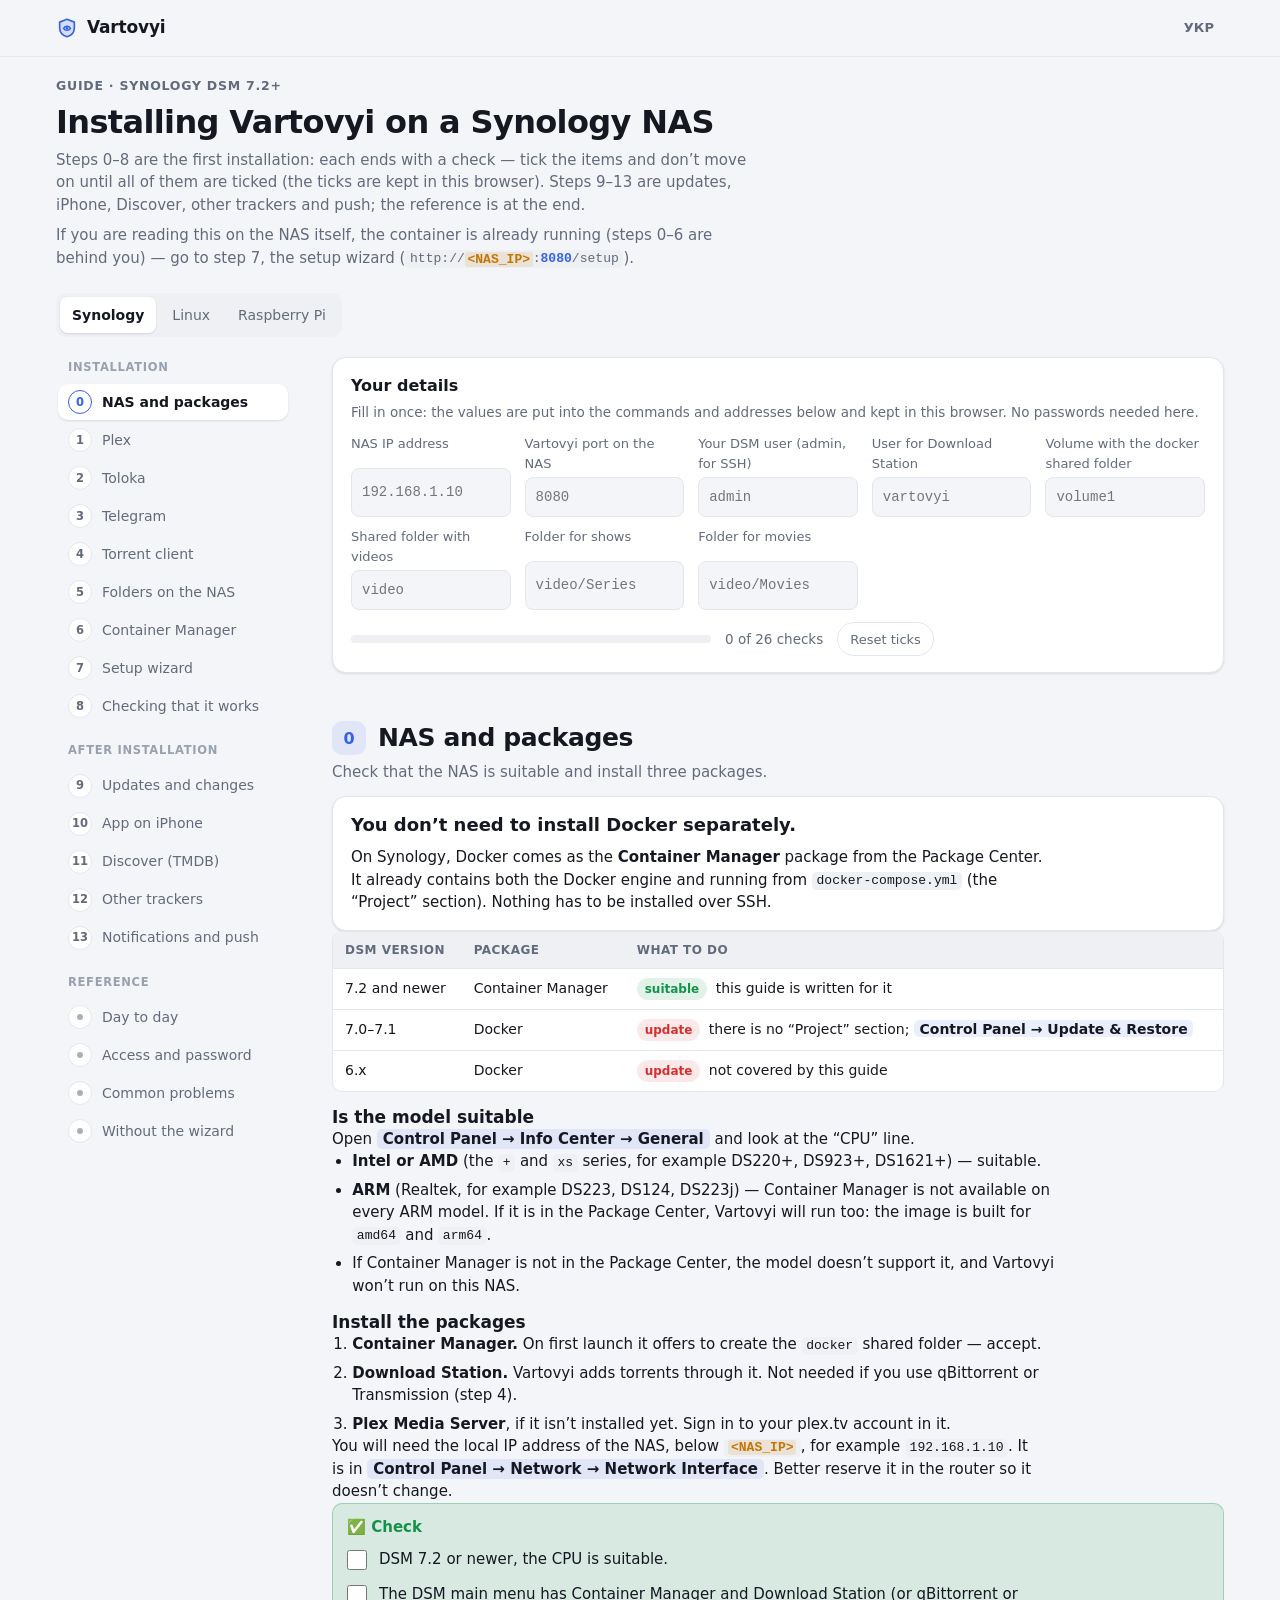
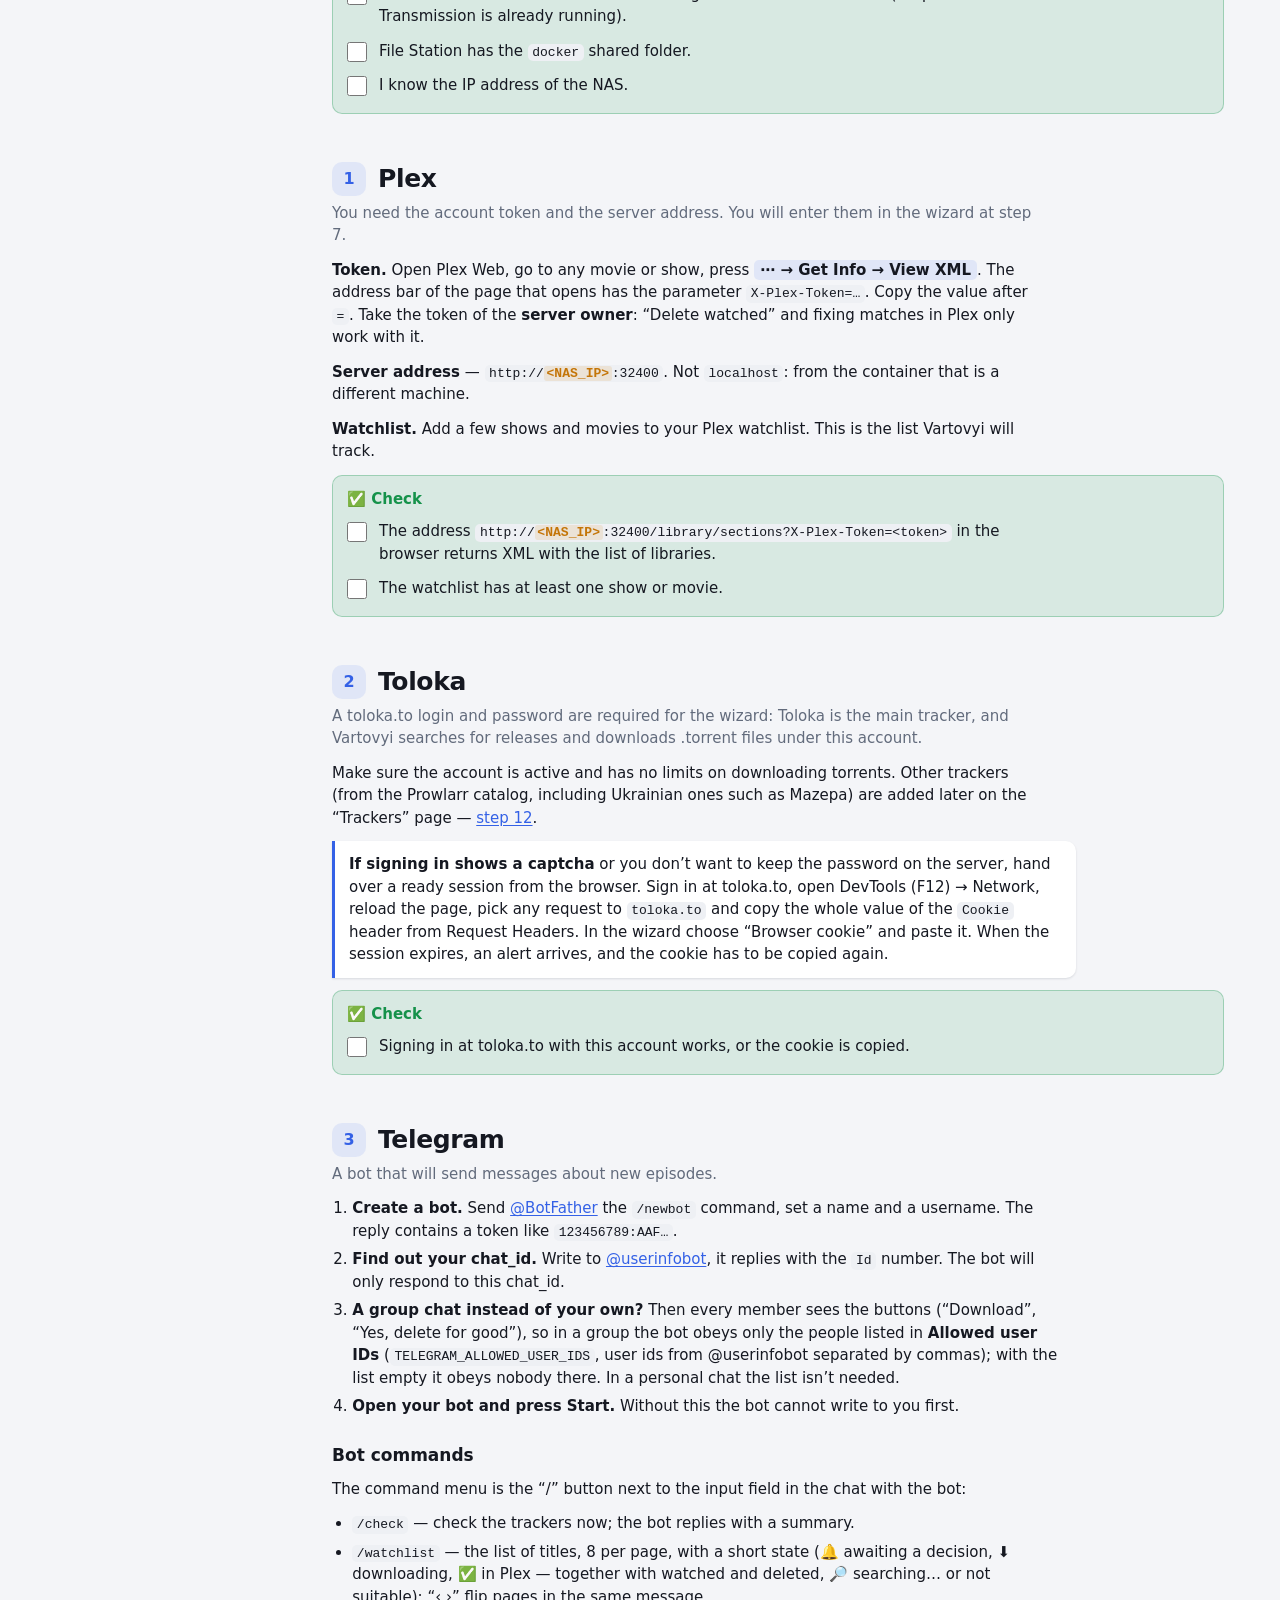
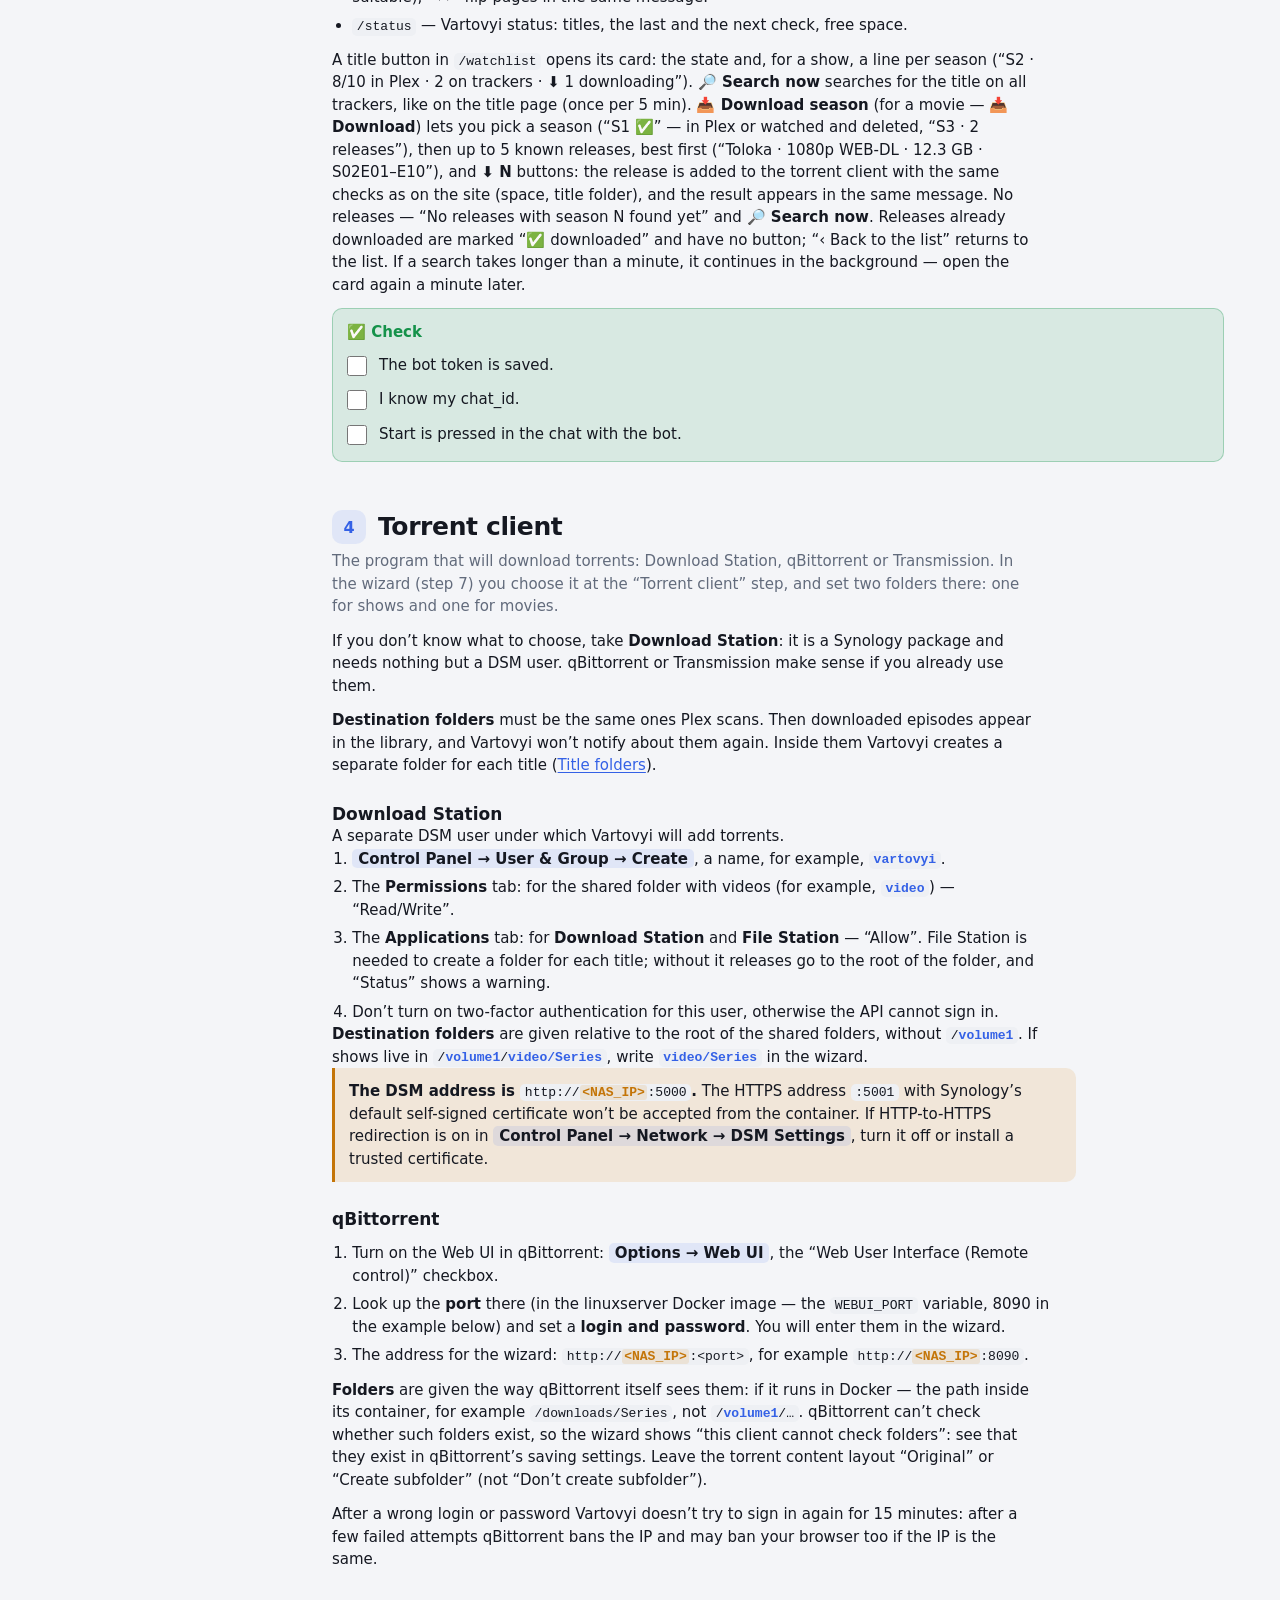
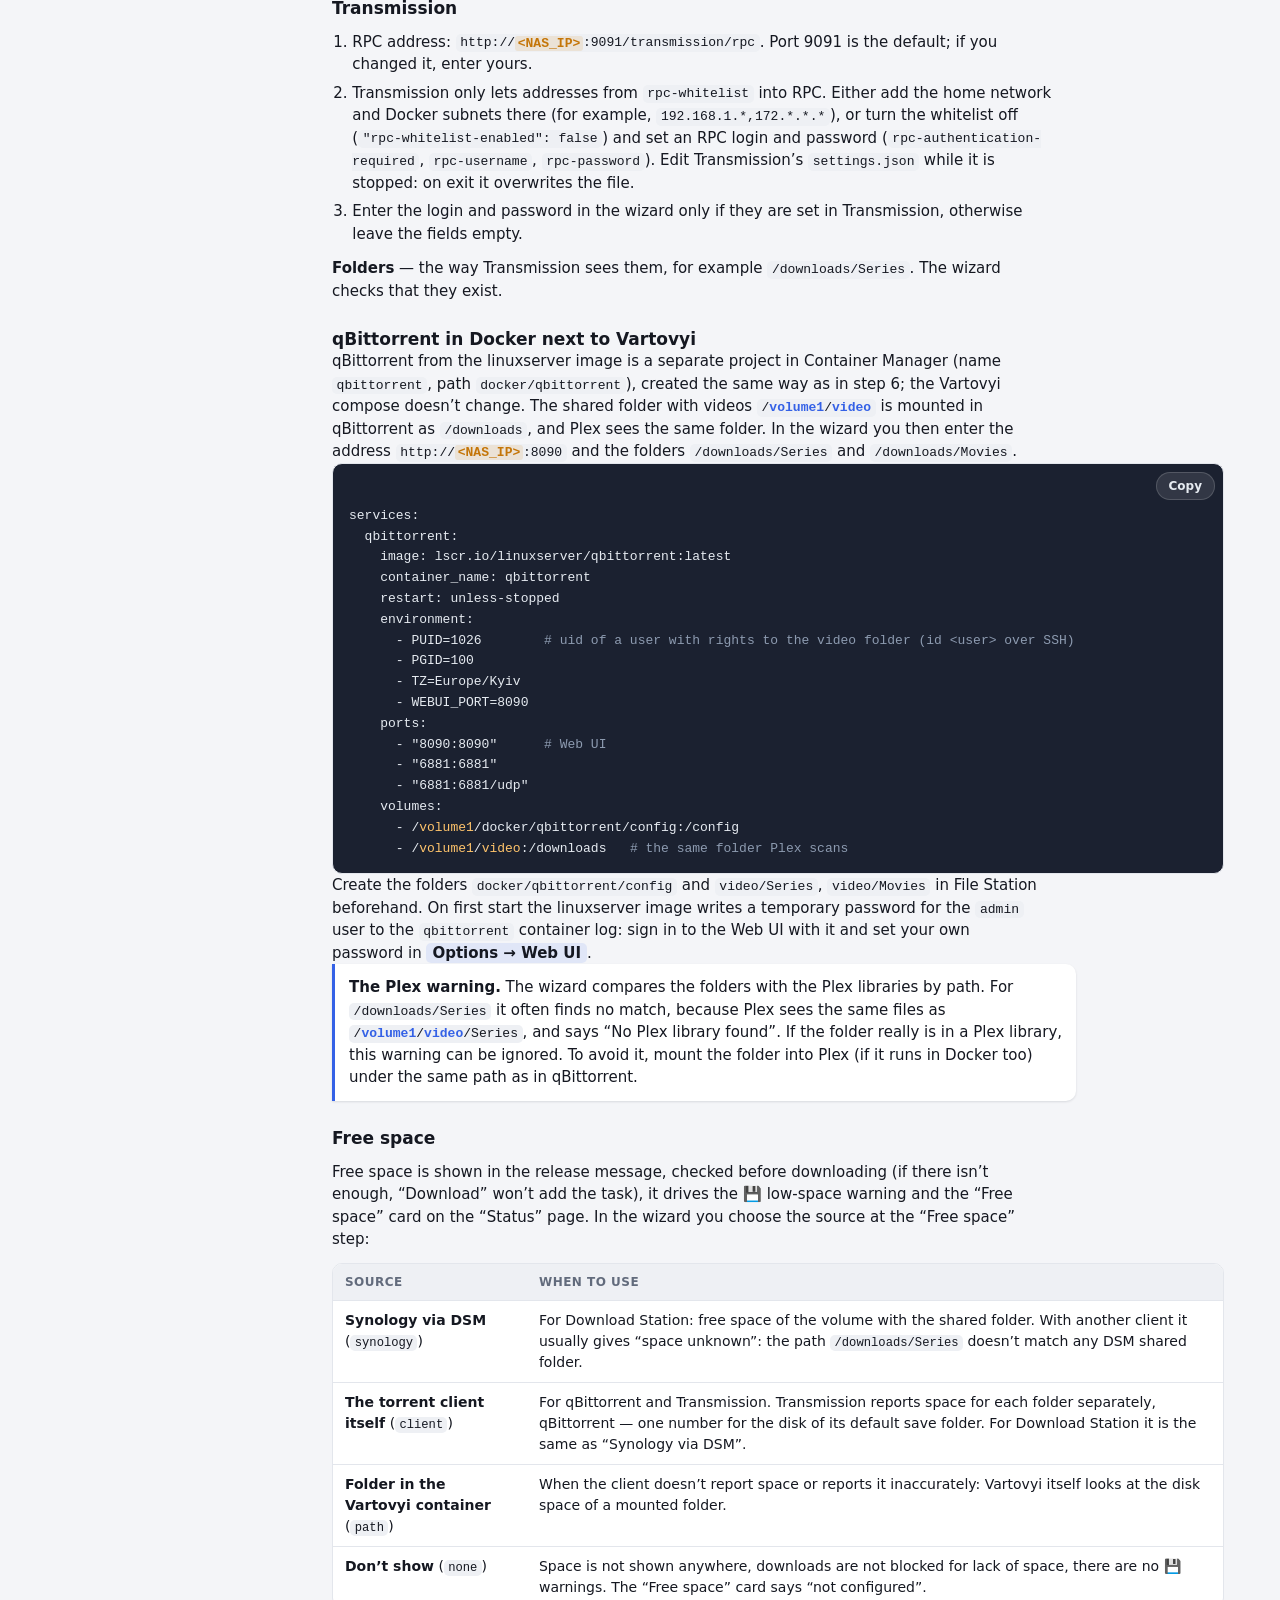
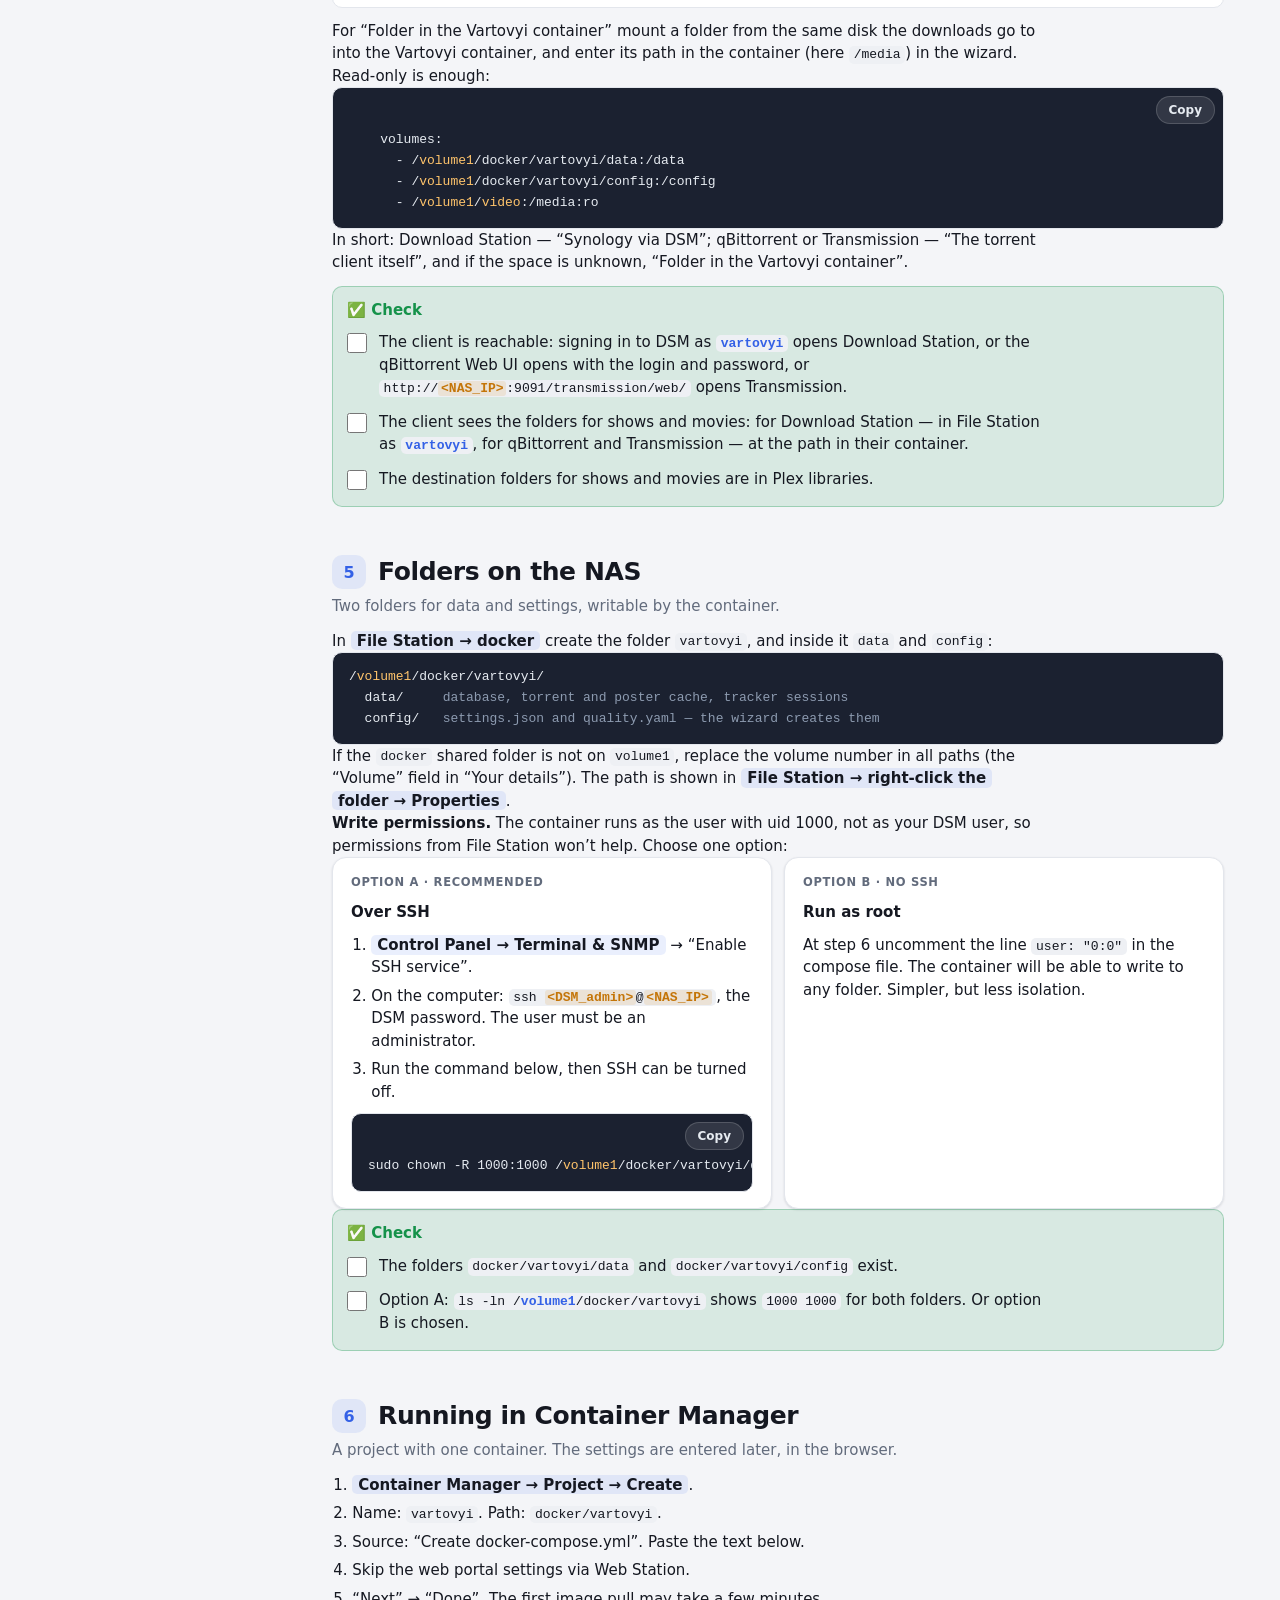
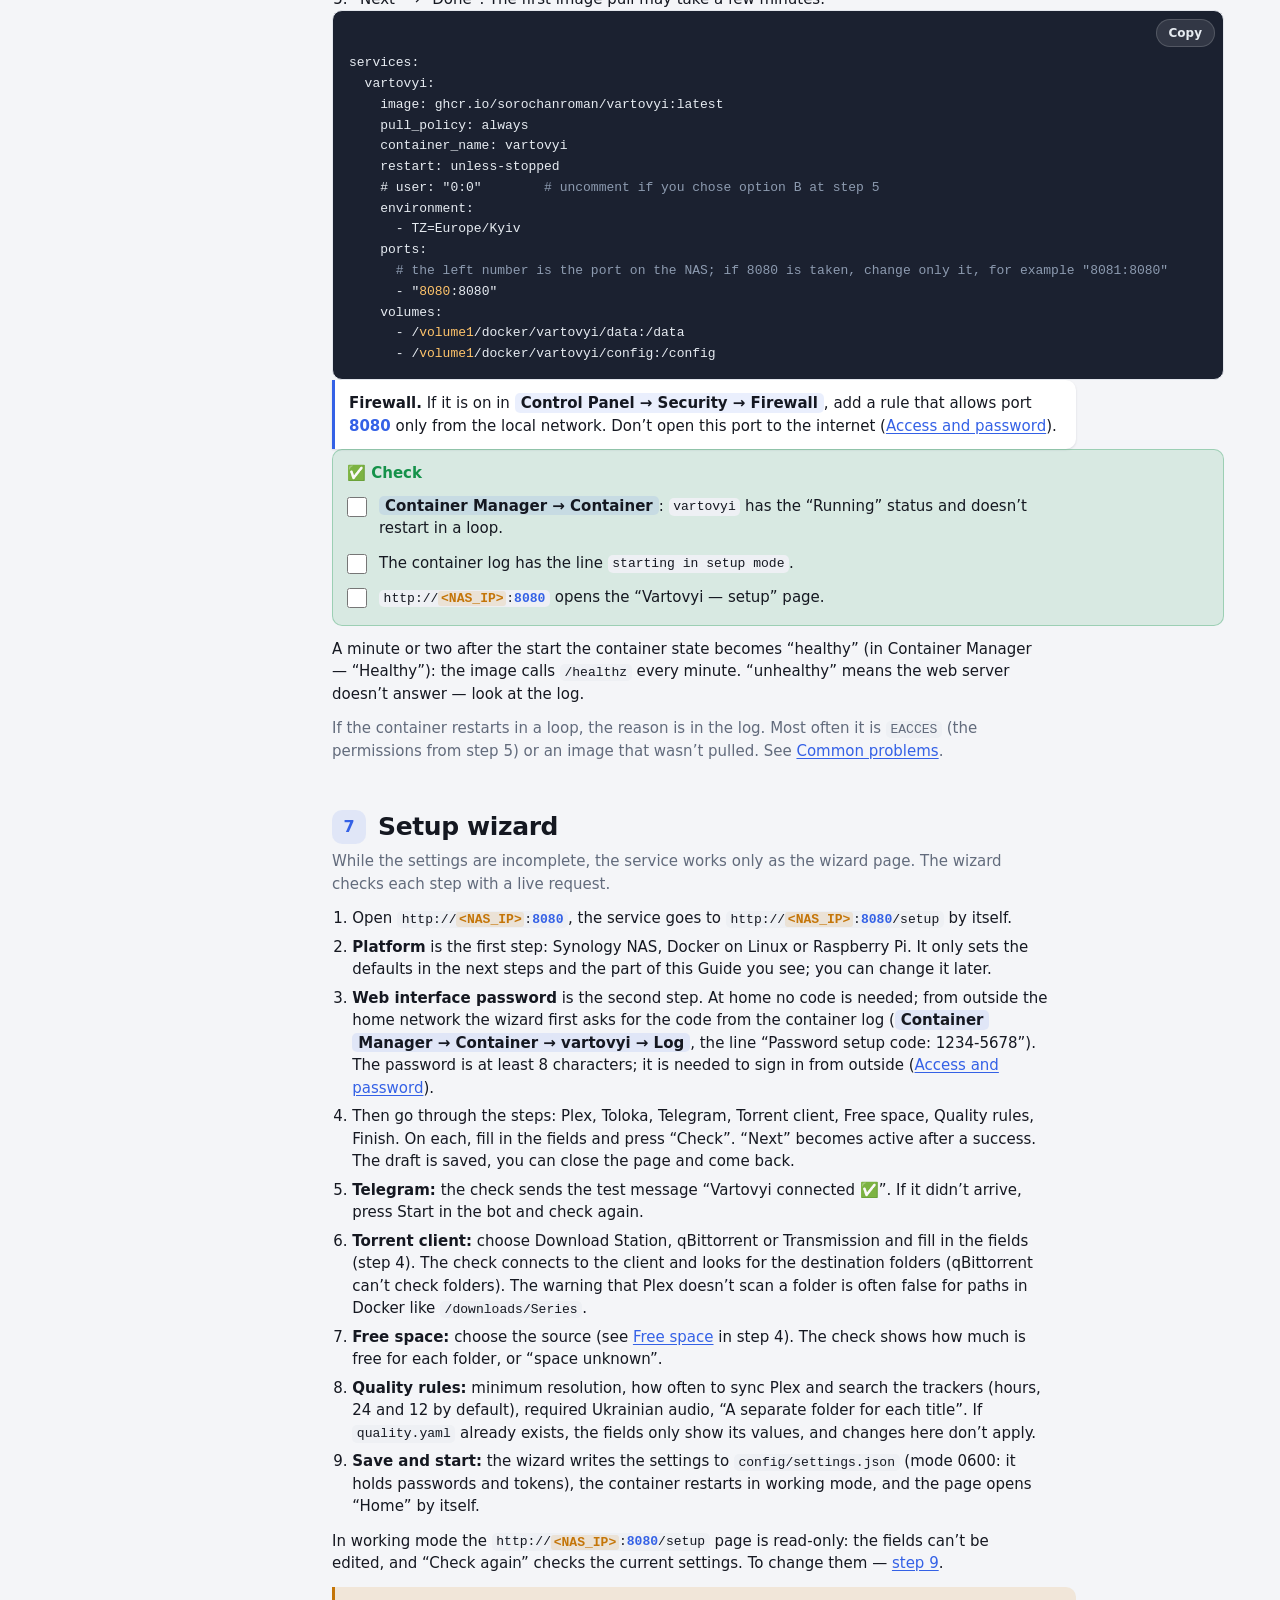
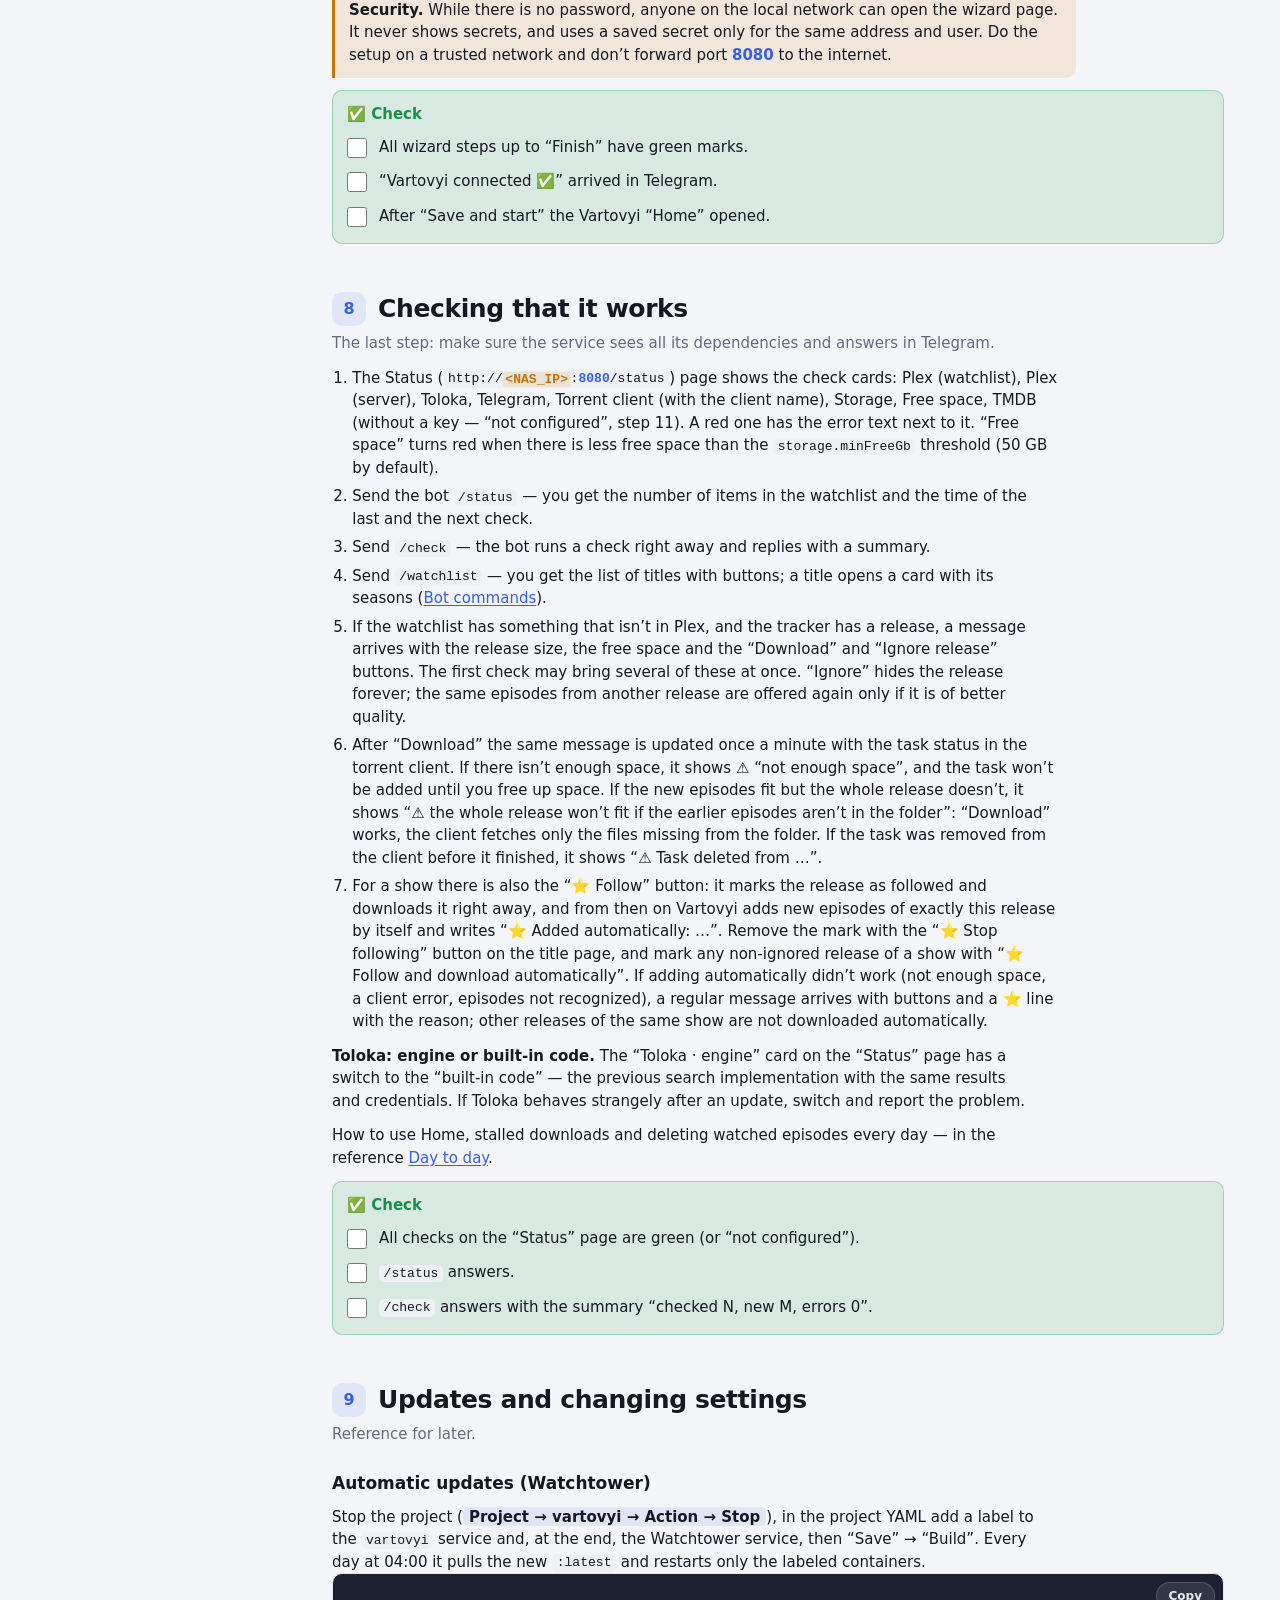
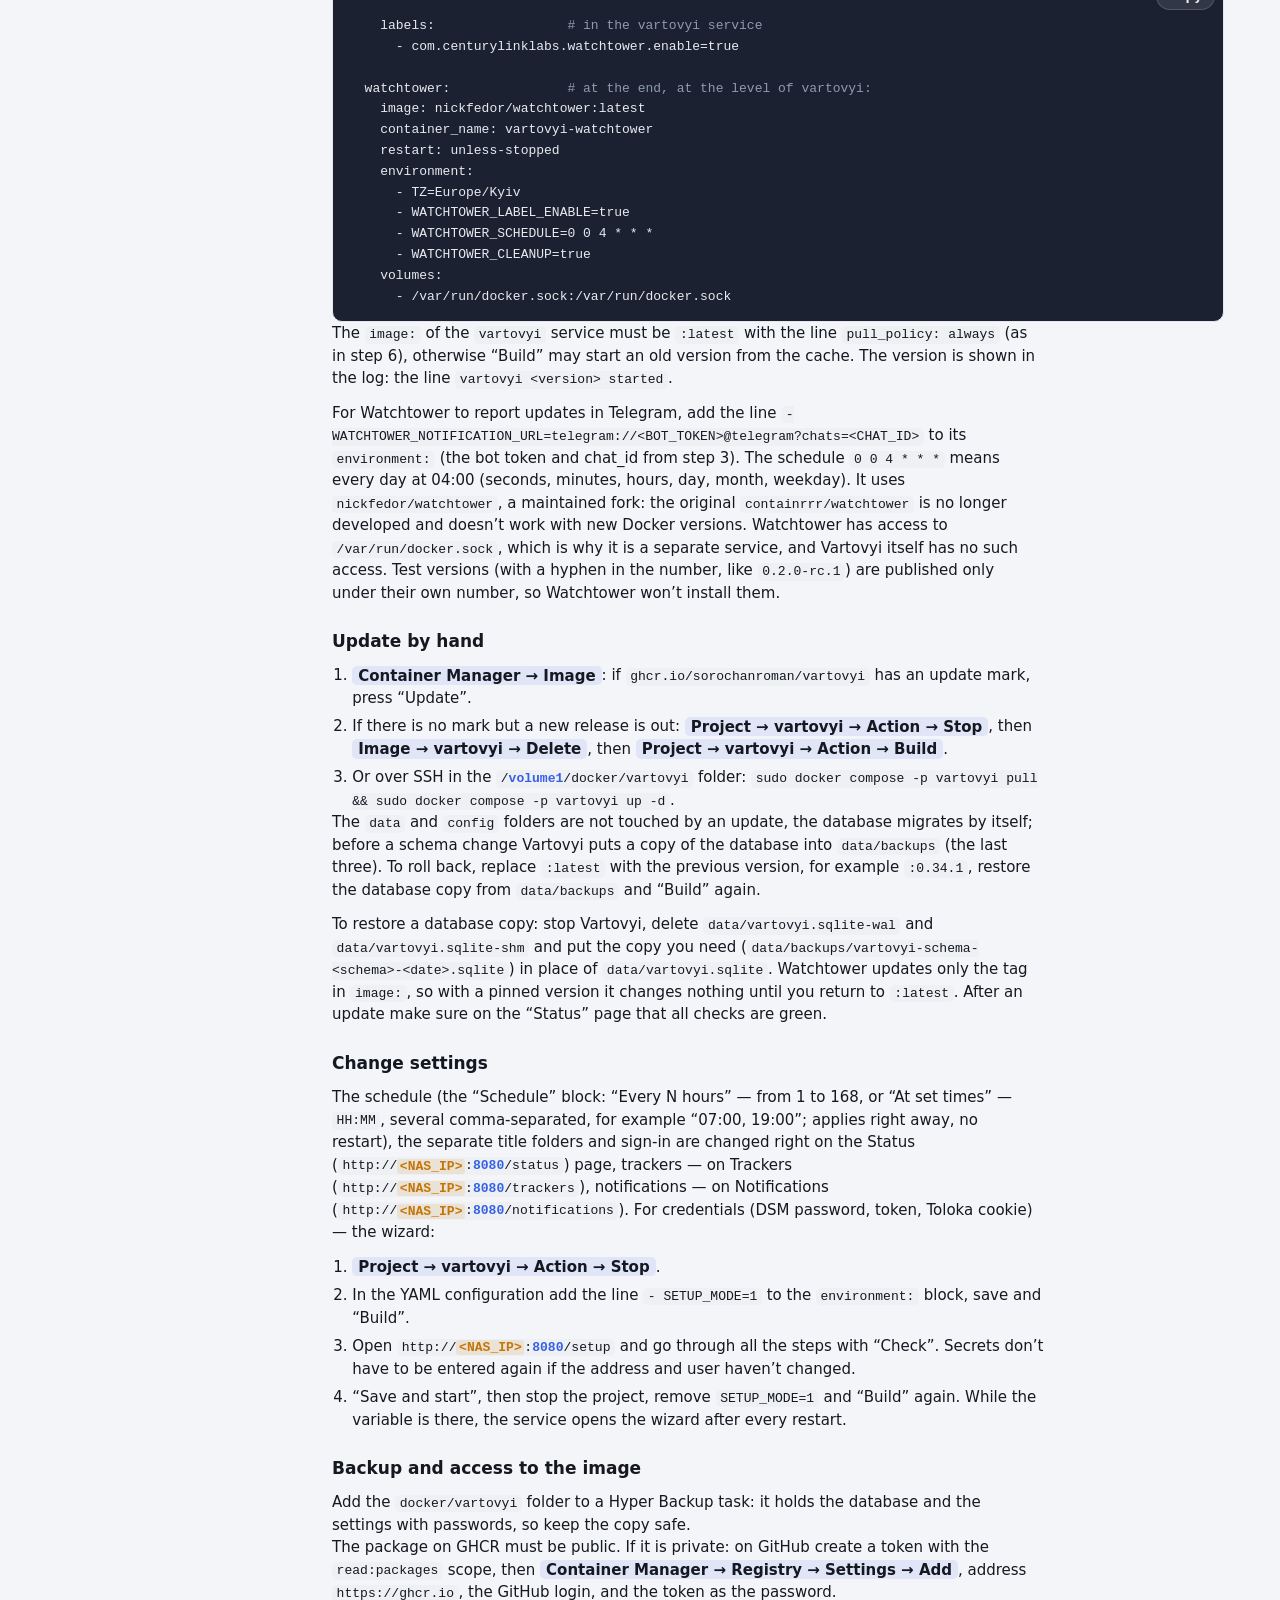
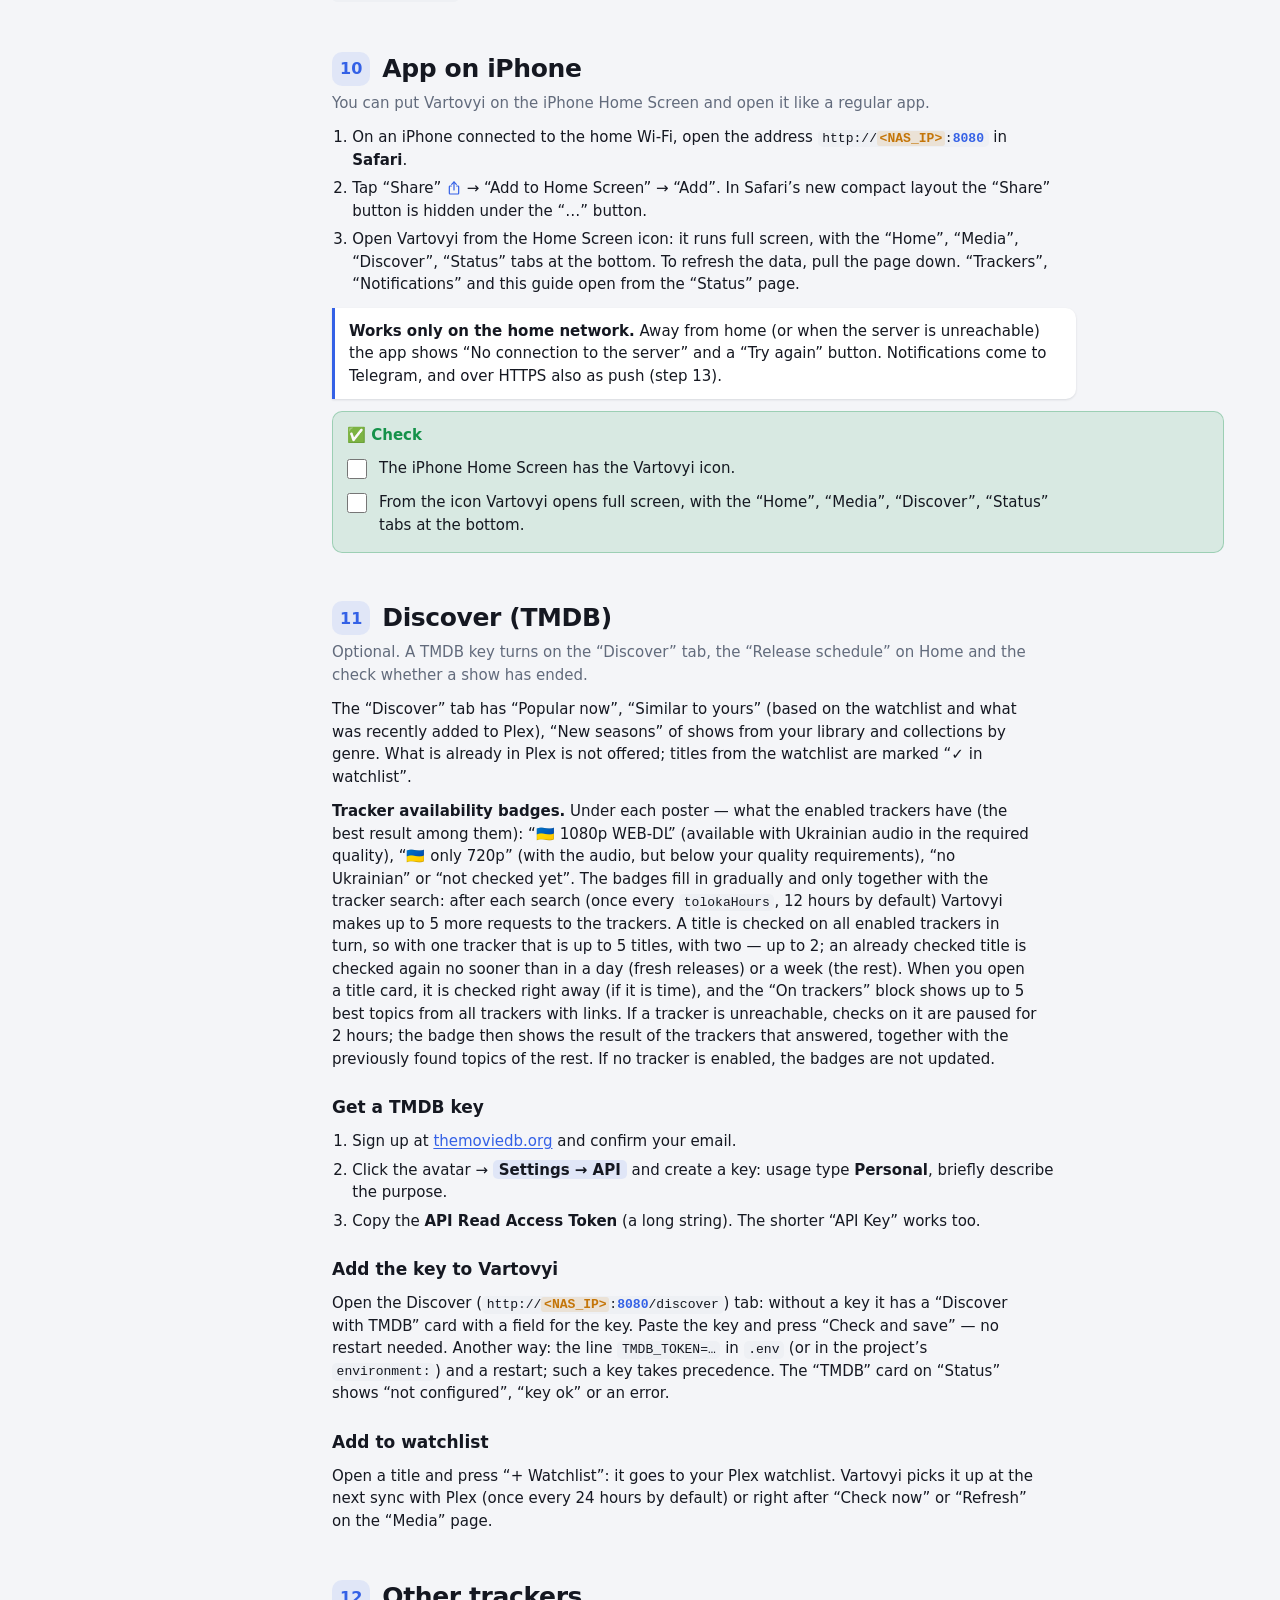
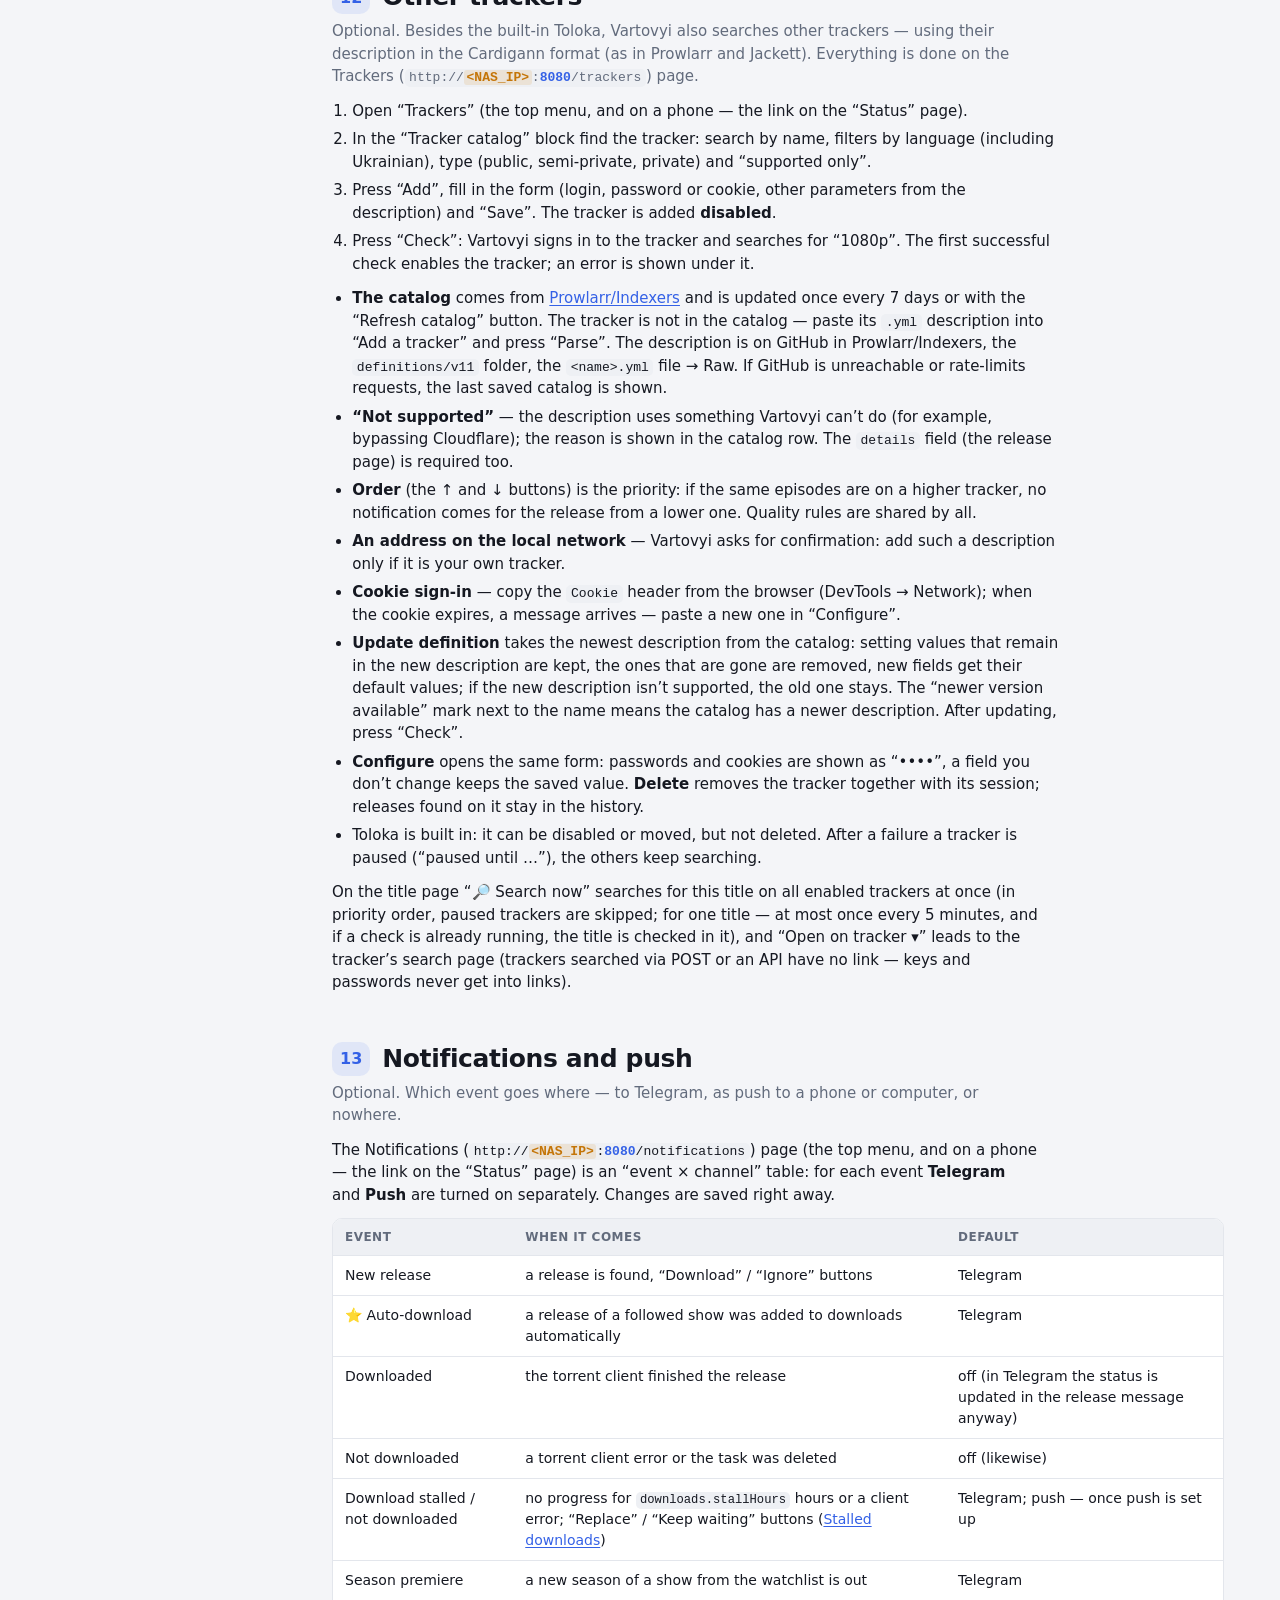
==== commit ce907b34: "sync v0.40.0" ====
--- a/site/en/guide/index.html
+++ b/site/en/guide/index.html
@@ -396,6 +396,7 @@
       <ol>
         <li><b>Create a bot.</b> Send <a href="https://t.me/BotFather" target="_blank" rel="noopener">@BotFather</a> the <code>/newbot</code> command, set a name and a username. The reply contains a token like <code>123456789:AAF…</code>.</li>
         <li><b>Find out your chat_id.</b> Write to <a href="https://t.me/userinfobot" target="_blank" rel="noopener">@userinfobot</a>, it replies with the <code>Id</code> number. The bot will only respond to this chat_id.</li>
+        <li><b>A group chat instead of your own?</b> Then every member sees the buttons (“Download”, “Yes, delete for good”), so in a group the bot obeys only the people listed in <b>Allowed user IDs</b> (<code>TELEGRAM_ALLOWED_USER_IDS</code>, user ids from @userinfobot separated by commas); with the list empty it obeys nobody there. In a personal chat the list isn’t needed.</li>
         <li><b>Open your bot and press Start.</b> Without this the bot cannot write to you first.</li>
       </ol>
       <h3>Bot commands</h3>
@@ -1131,6 +1132,8 @@
 
 TELEGRAM_BOT_TOKEN=
 TELEGRAM_CHAT_ID=
+<span class="c"># only for a group chat: who may use the bot (user ids, comma-separated)</span>
+<span class="c"># TELEGRAM_ALLOWED_USER_IDS=</span>
 
 <span class="c"># torrent client: downloadstation | qbittorrent | transmission</span>
 TORRENT_CLIENT=downloadstation
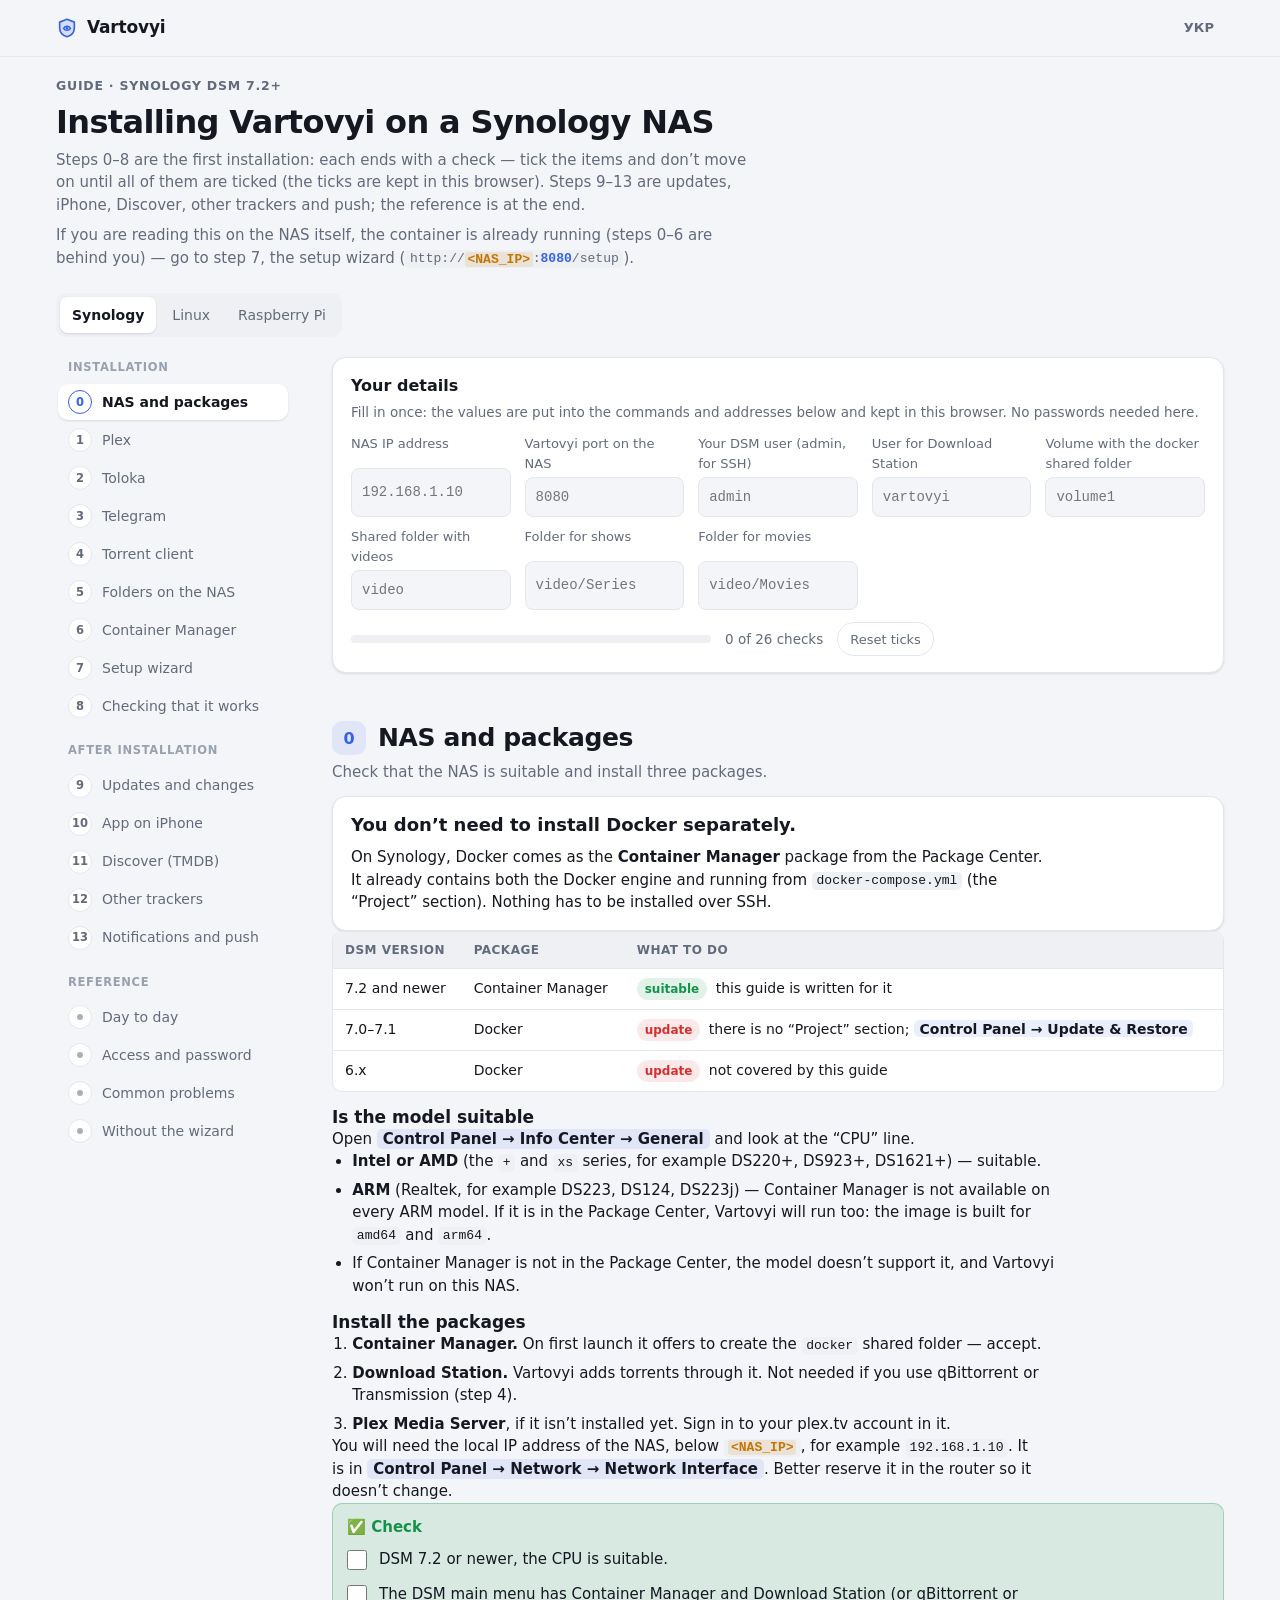
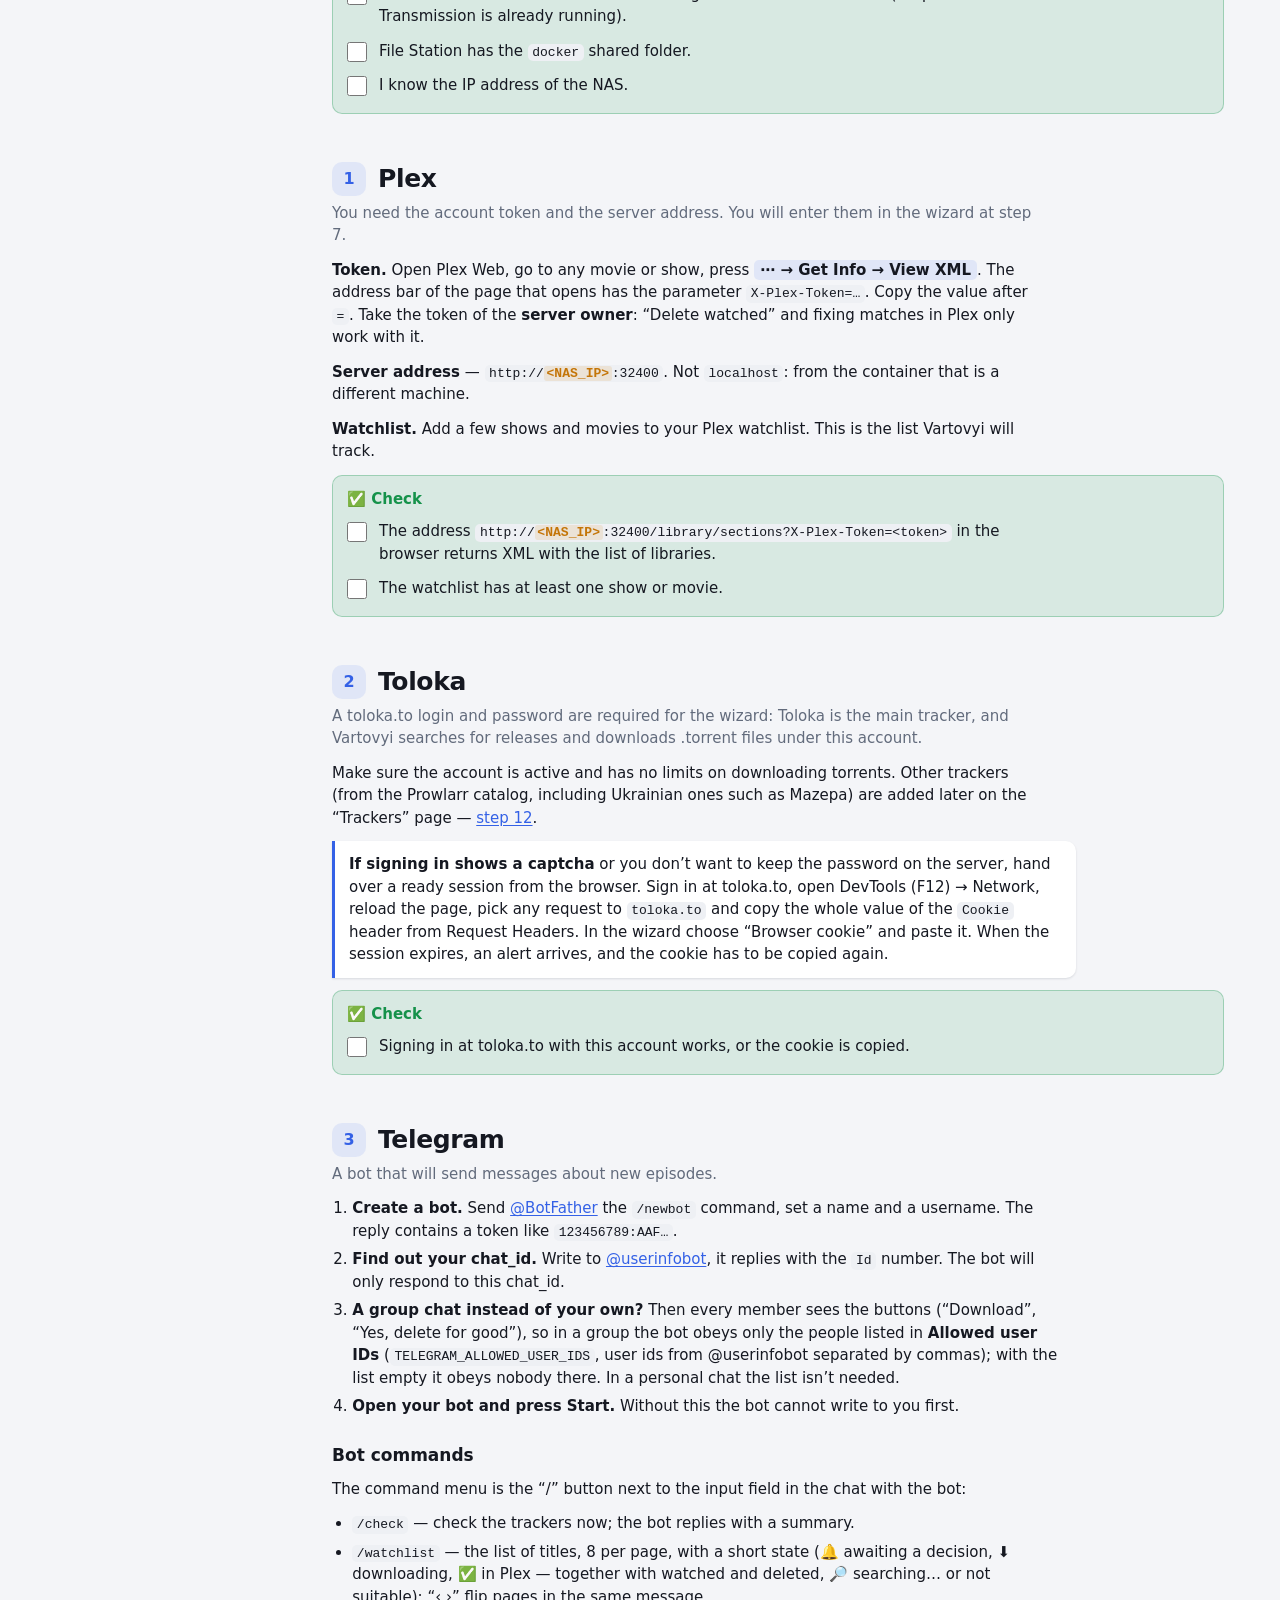
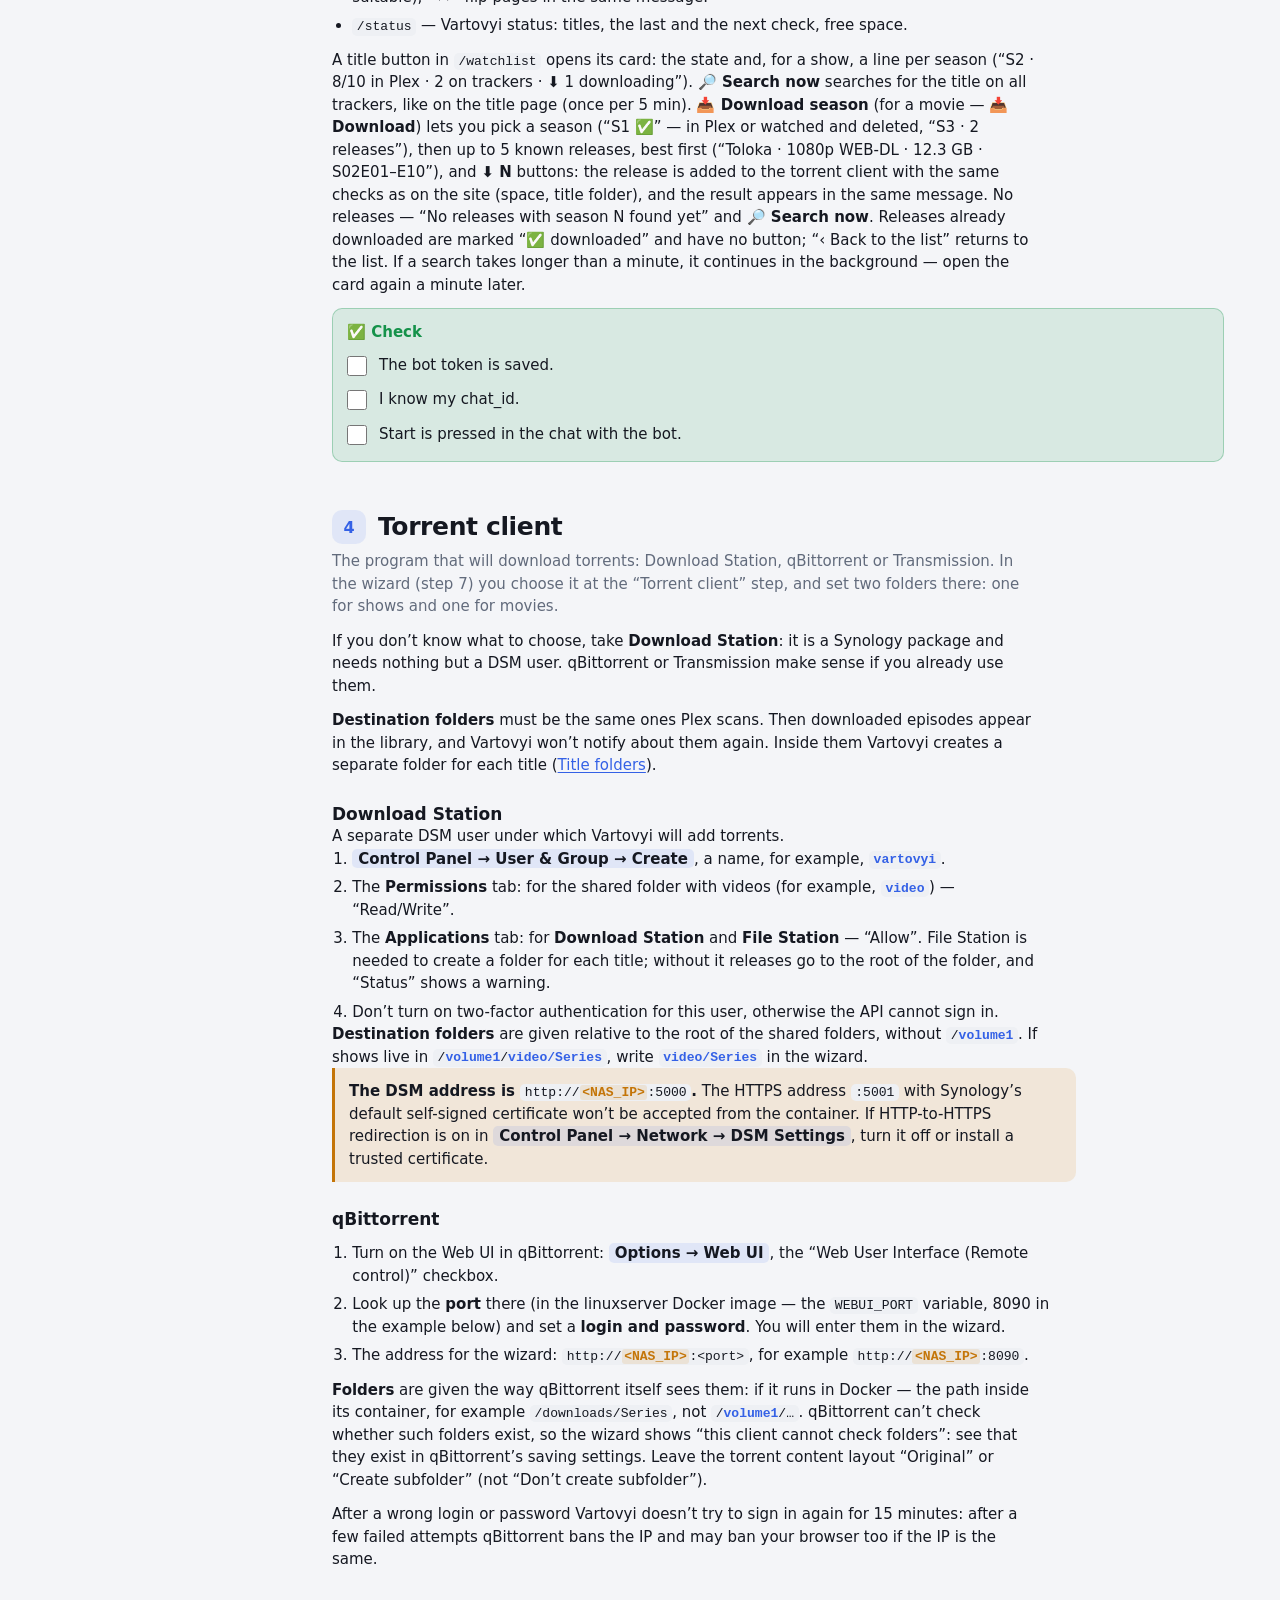
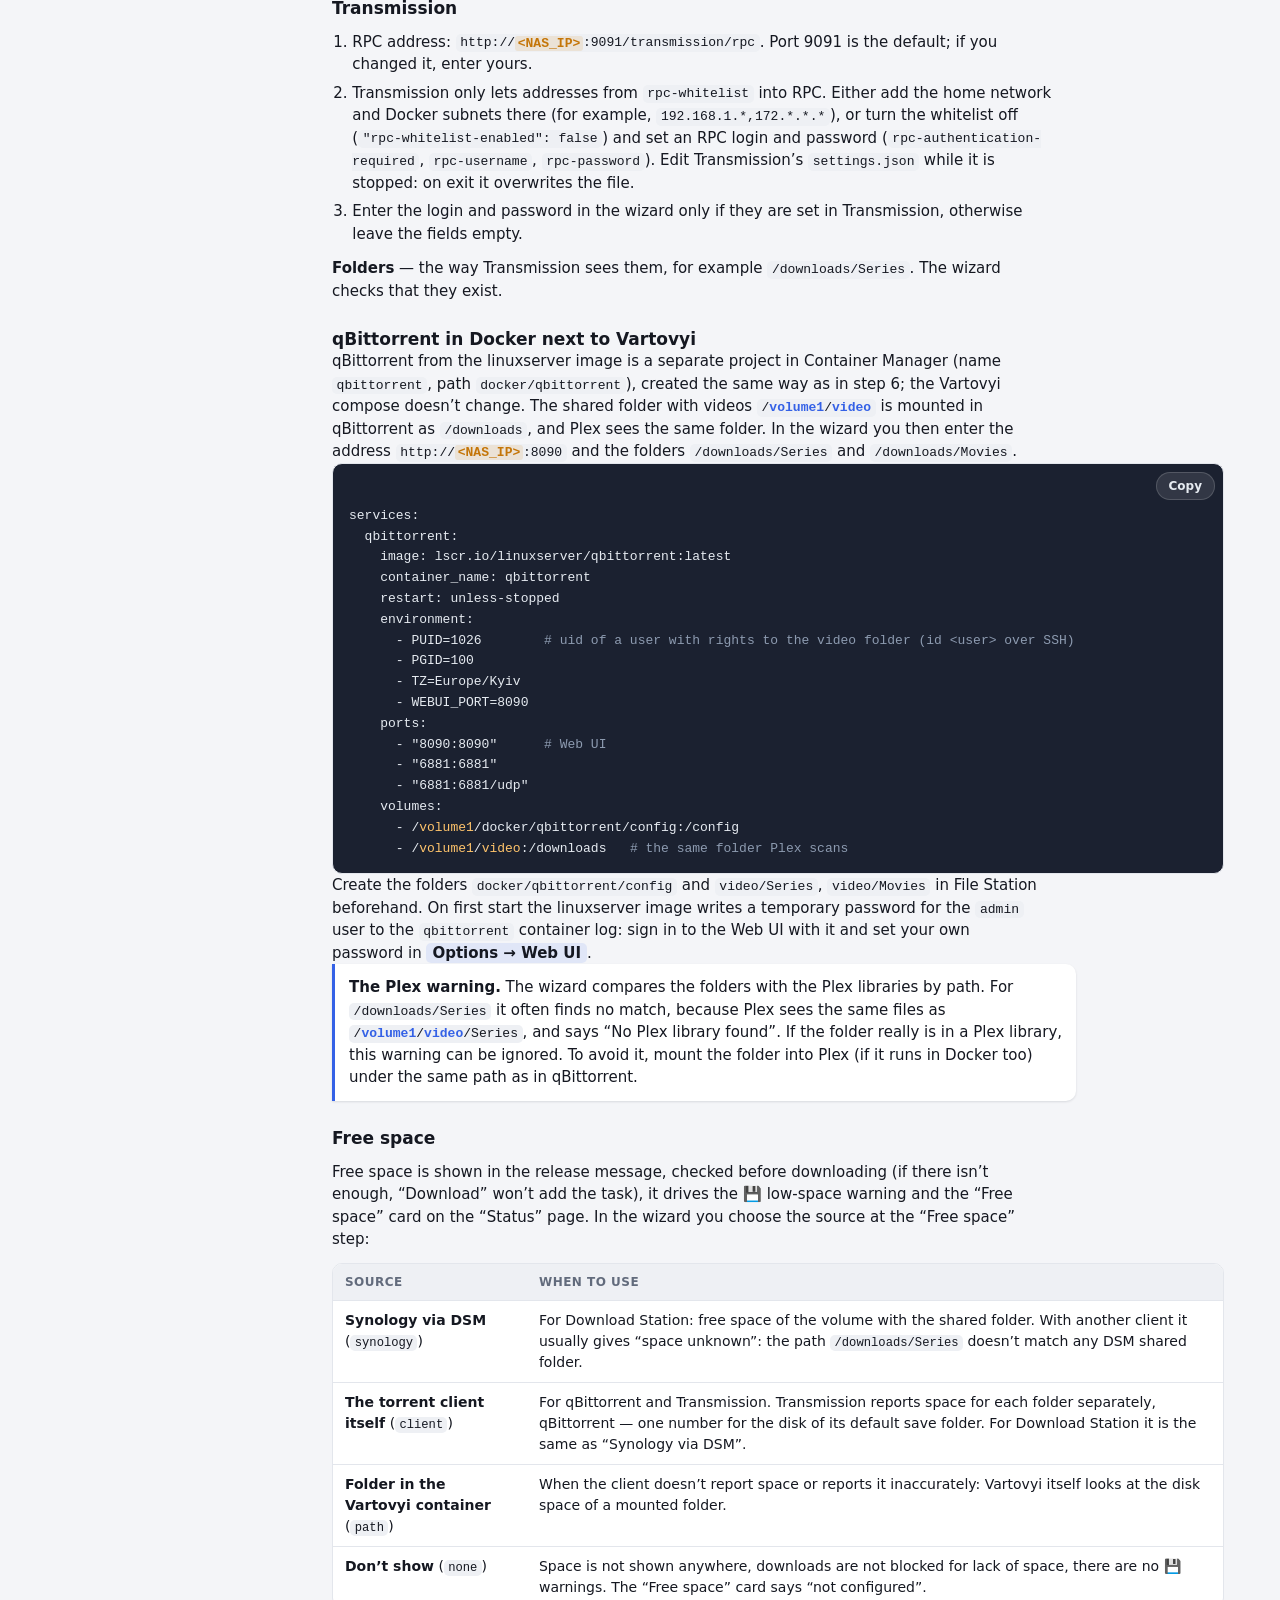
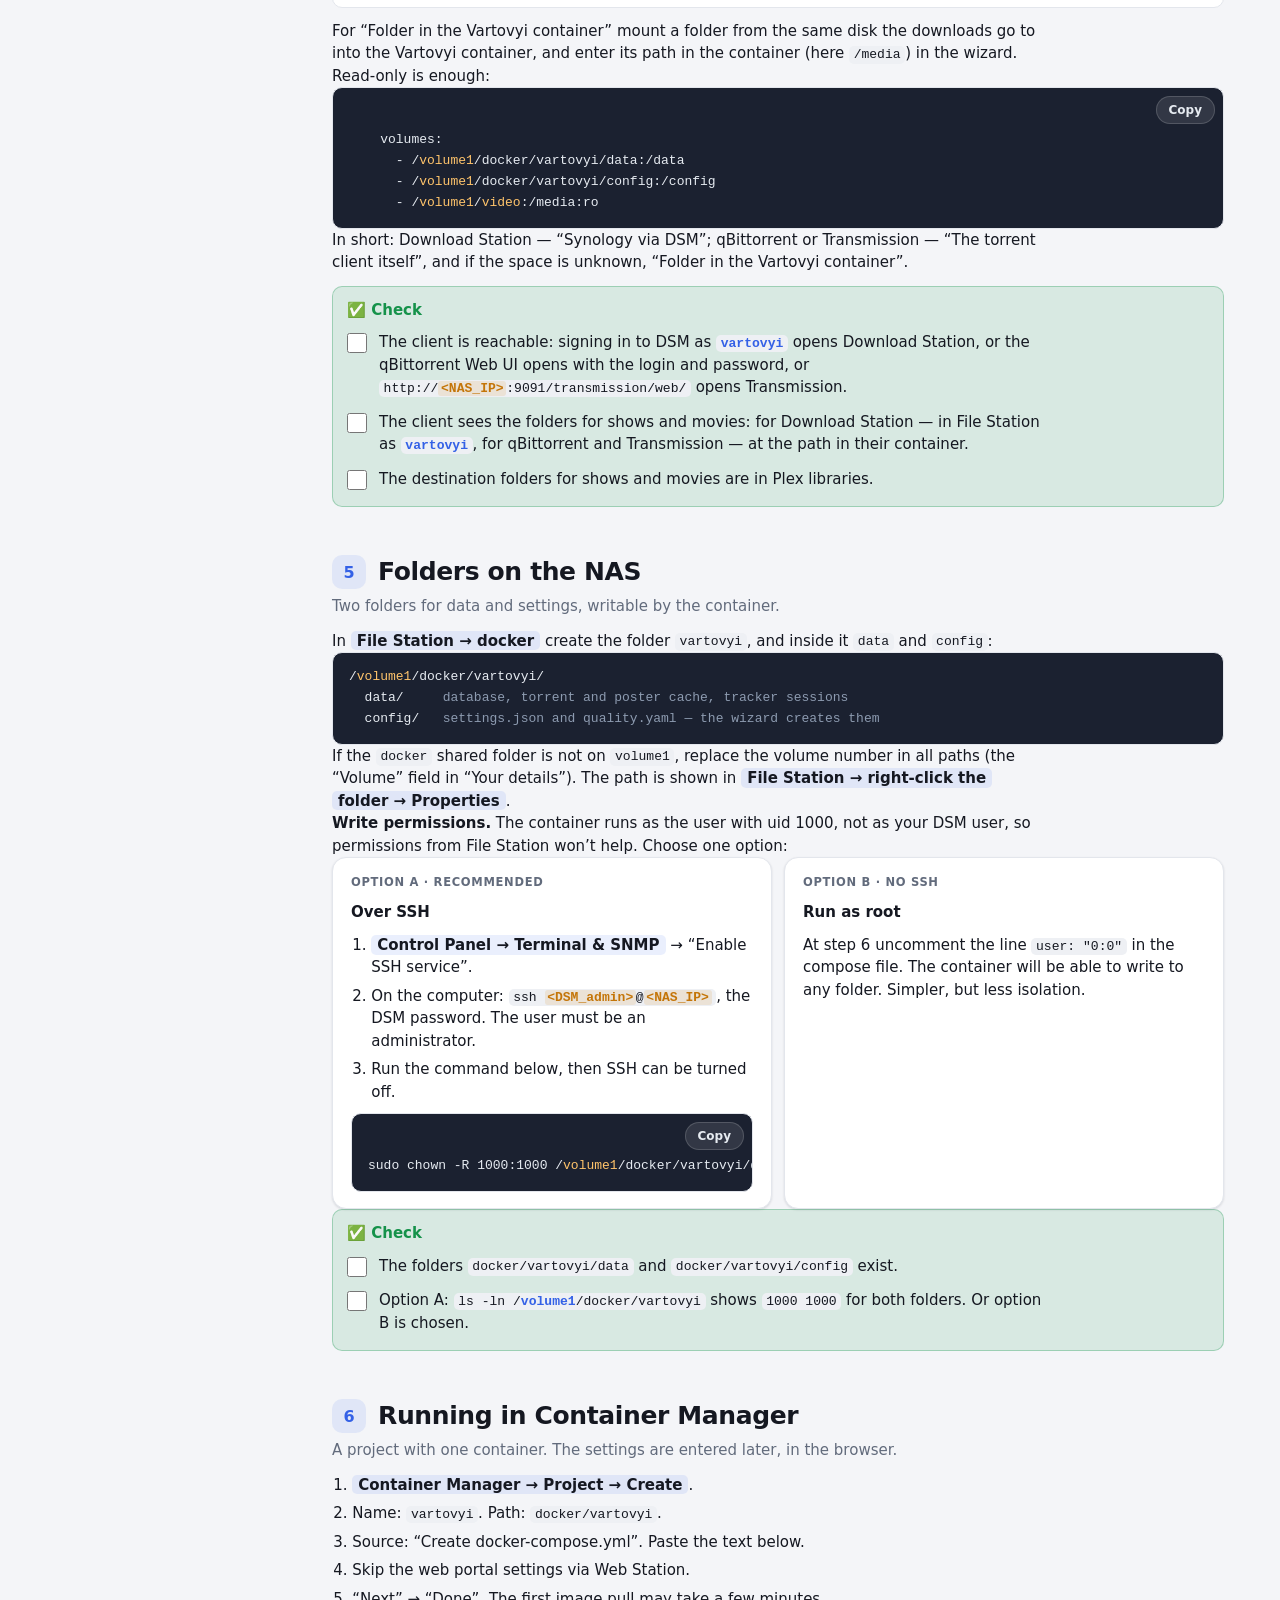
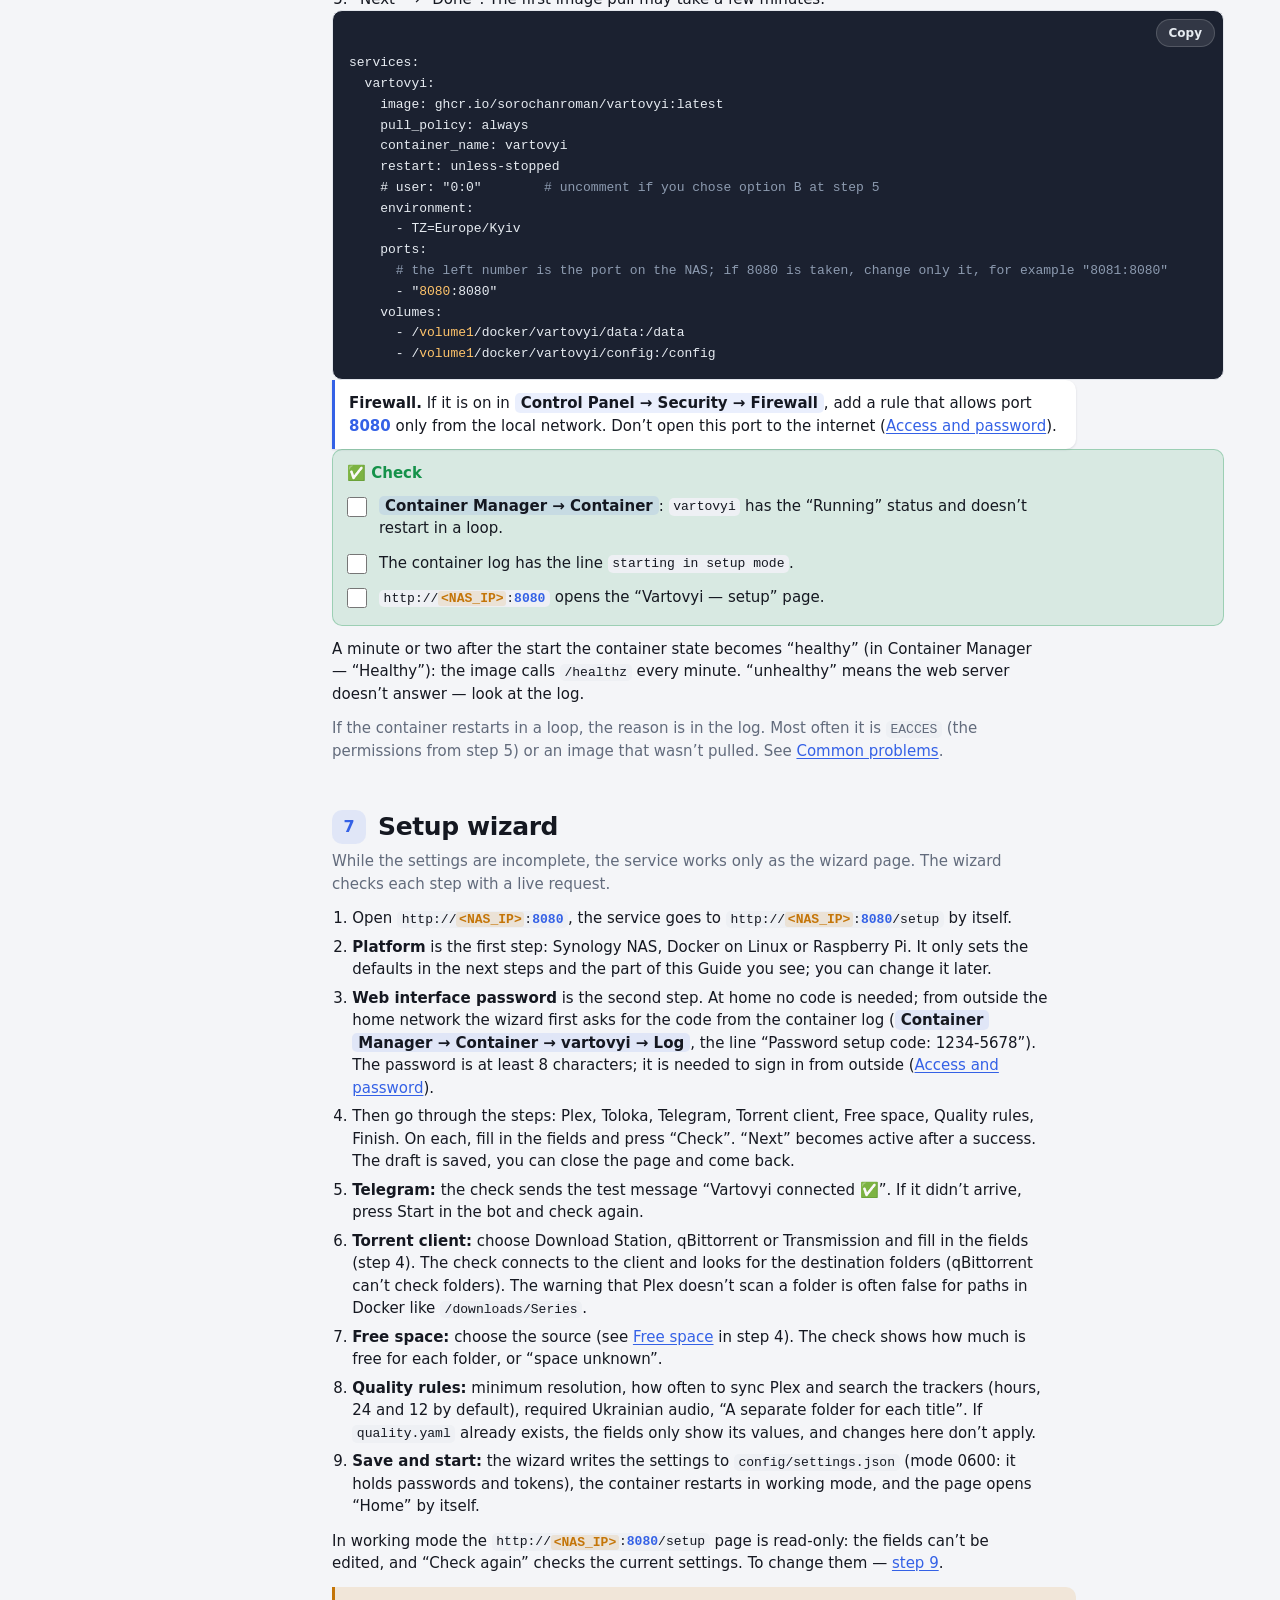
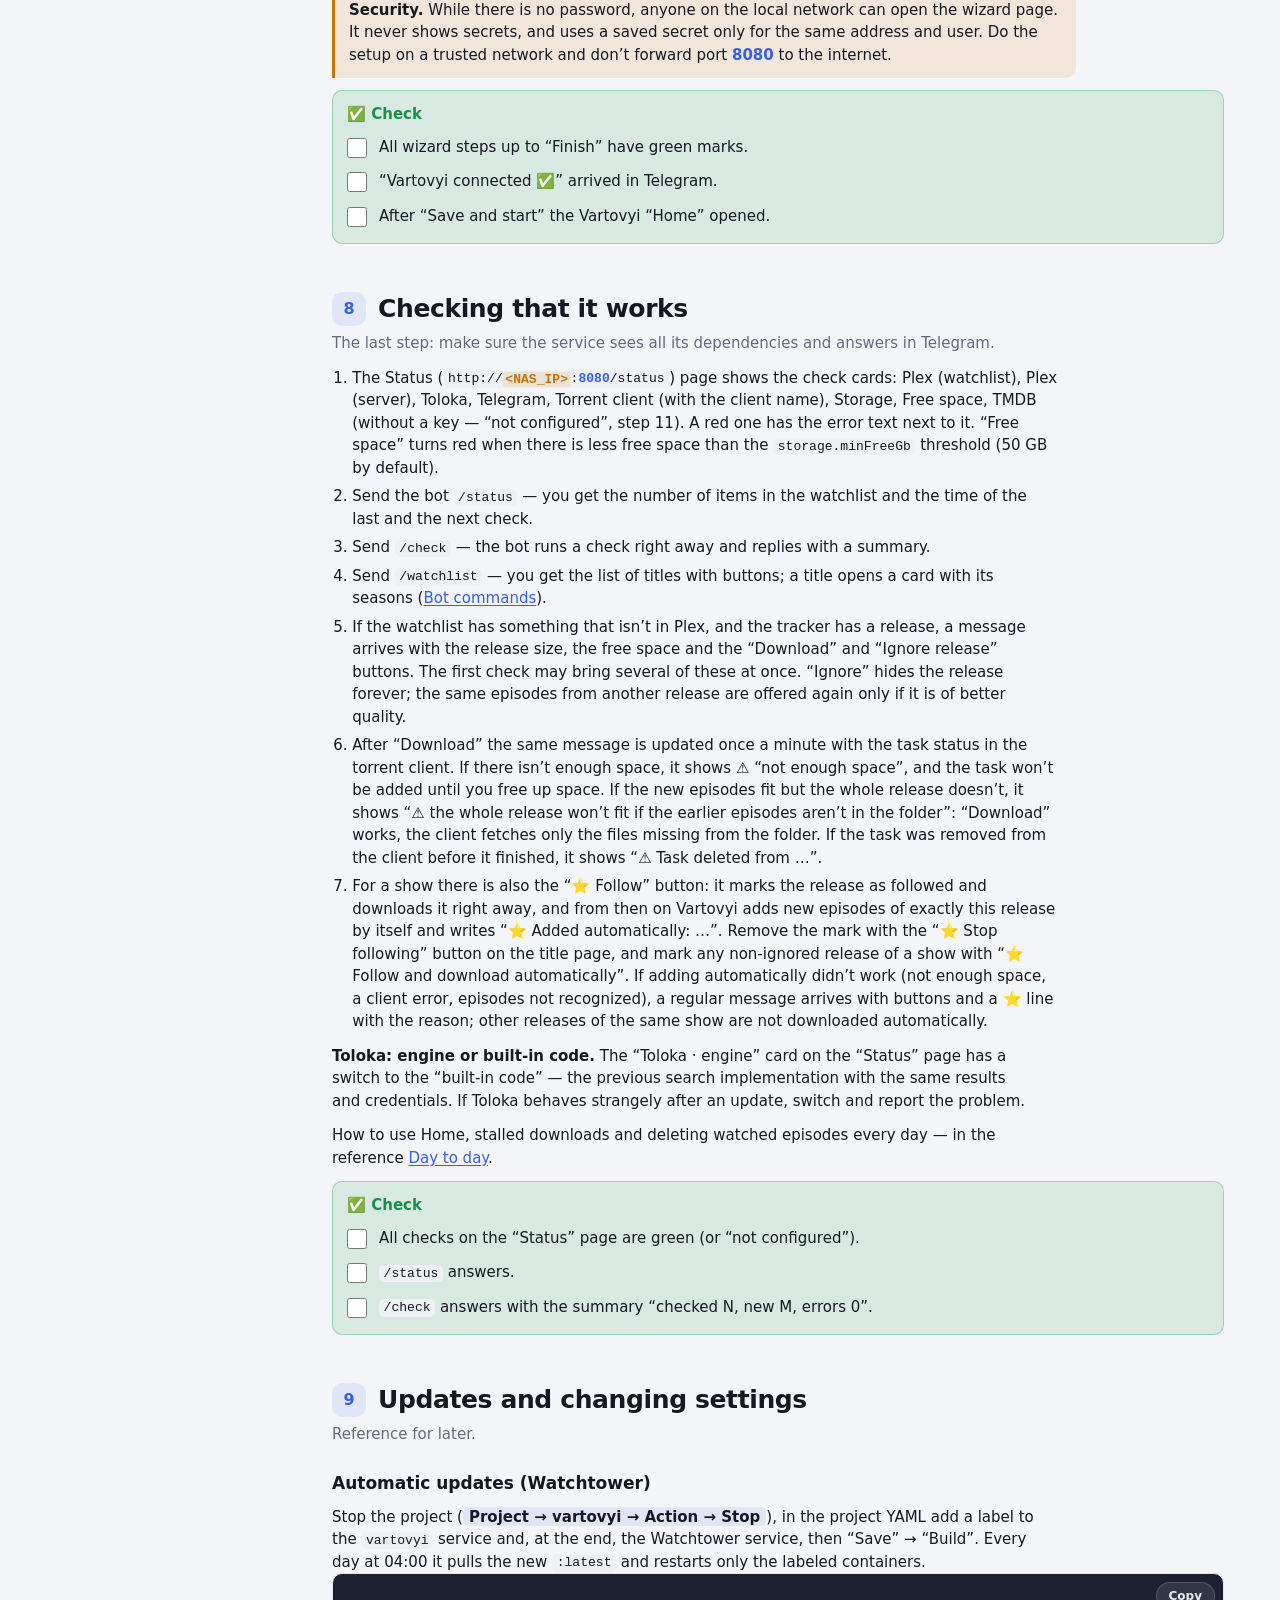
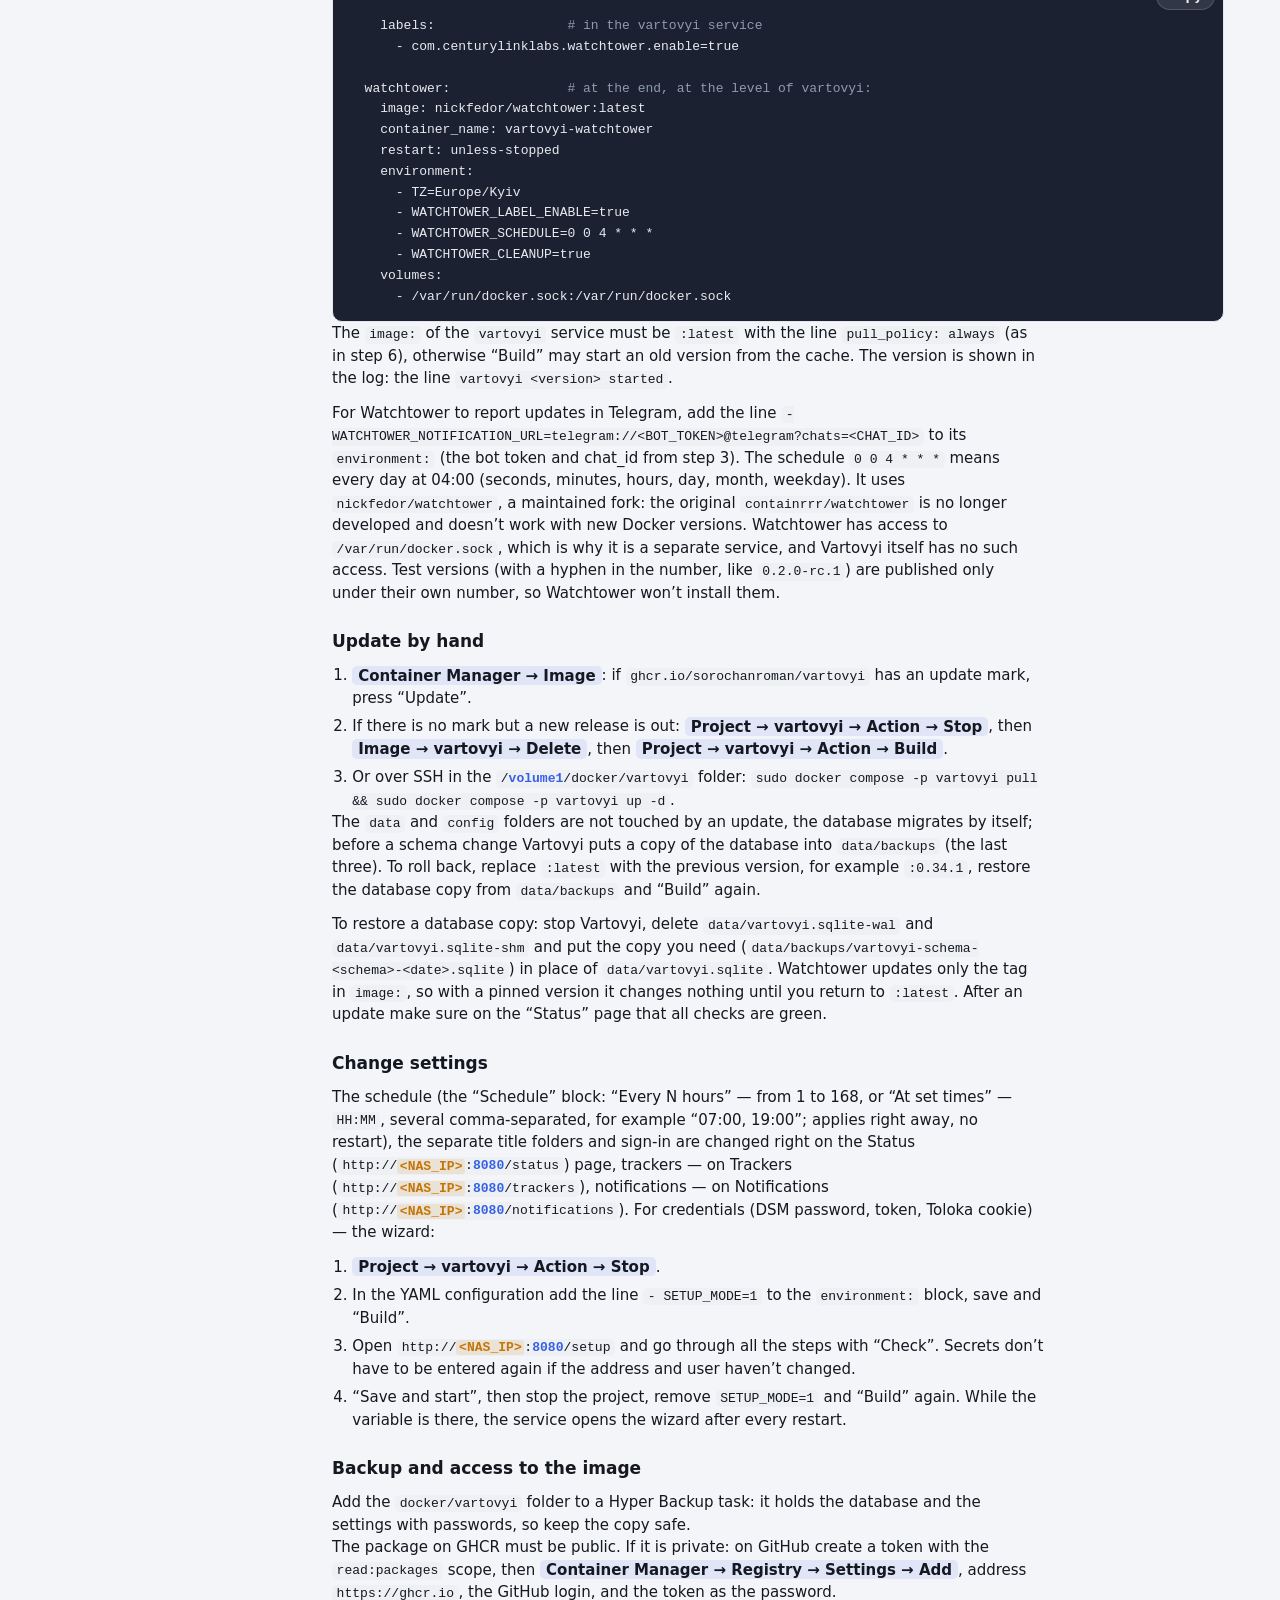
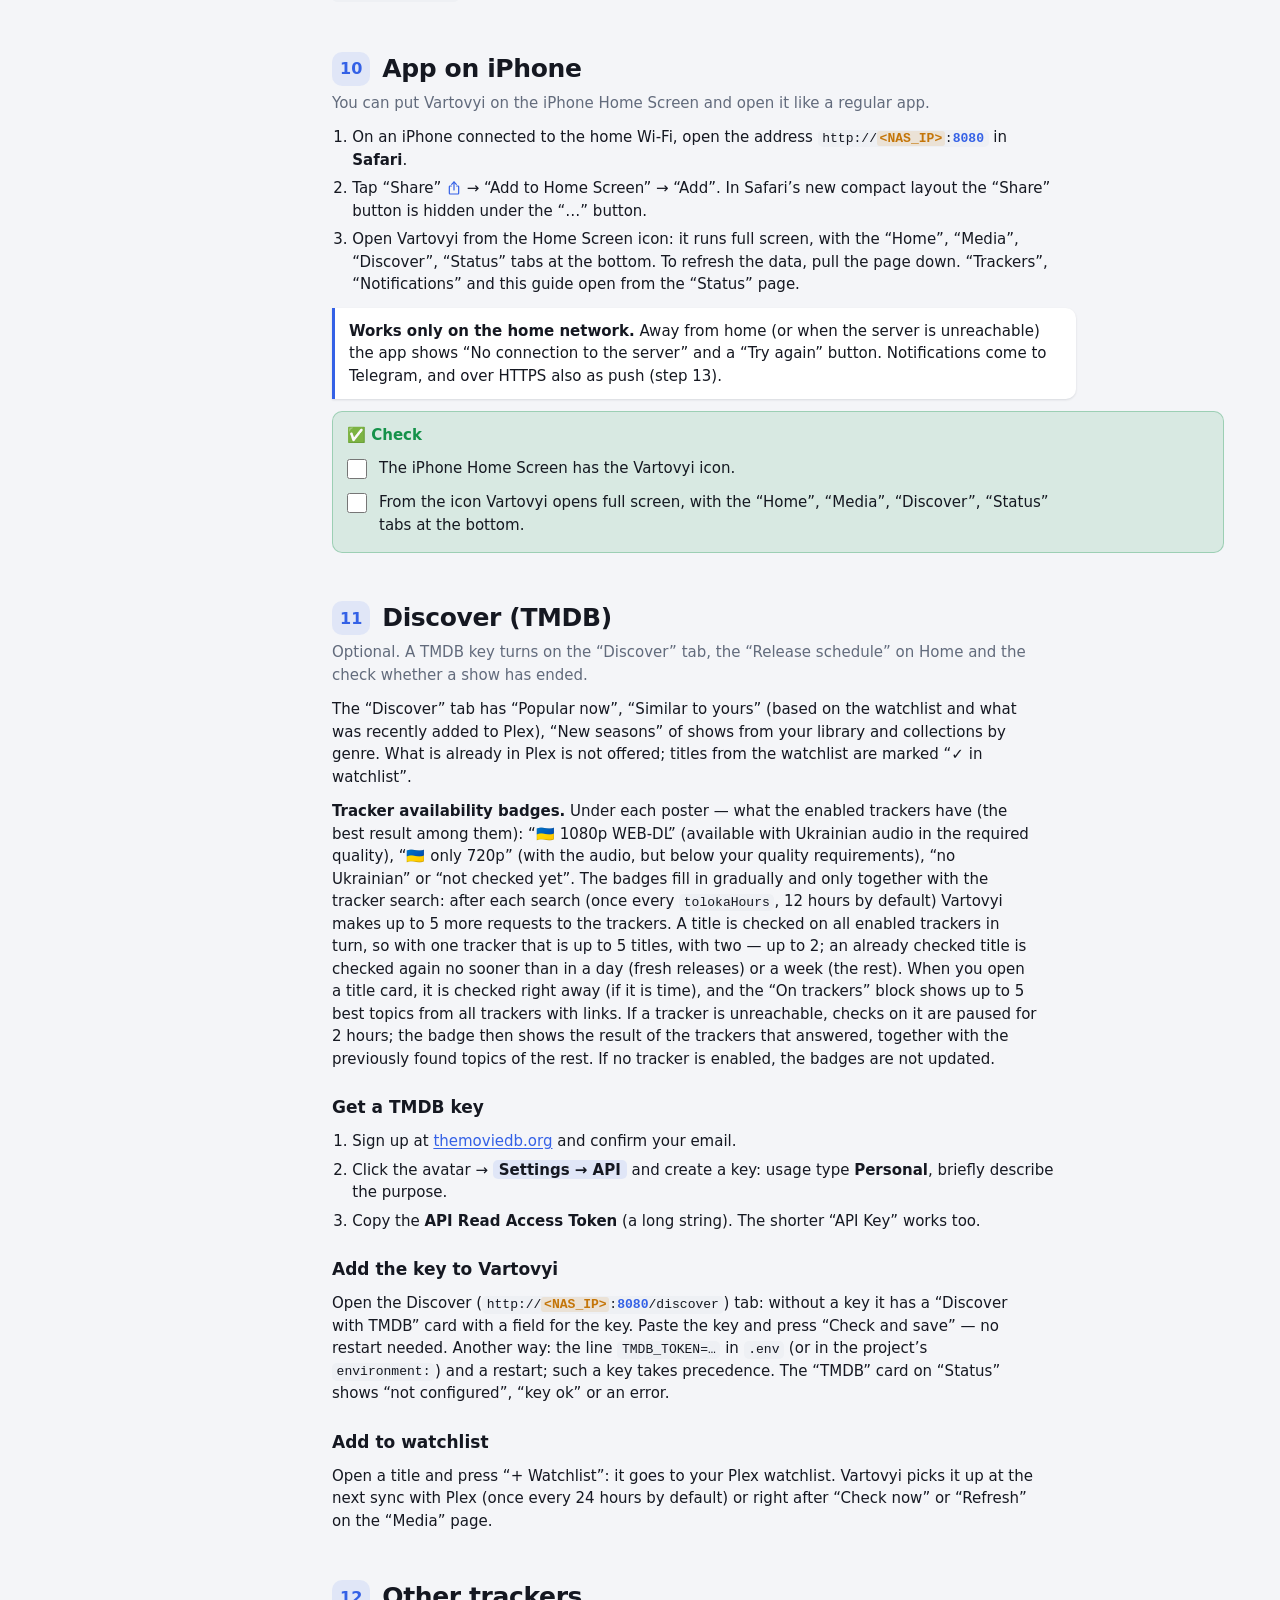
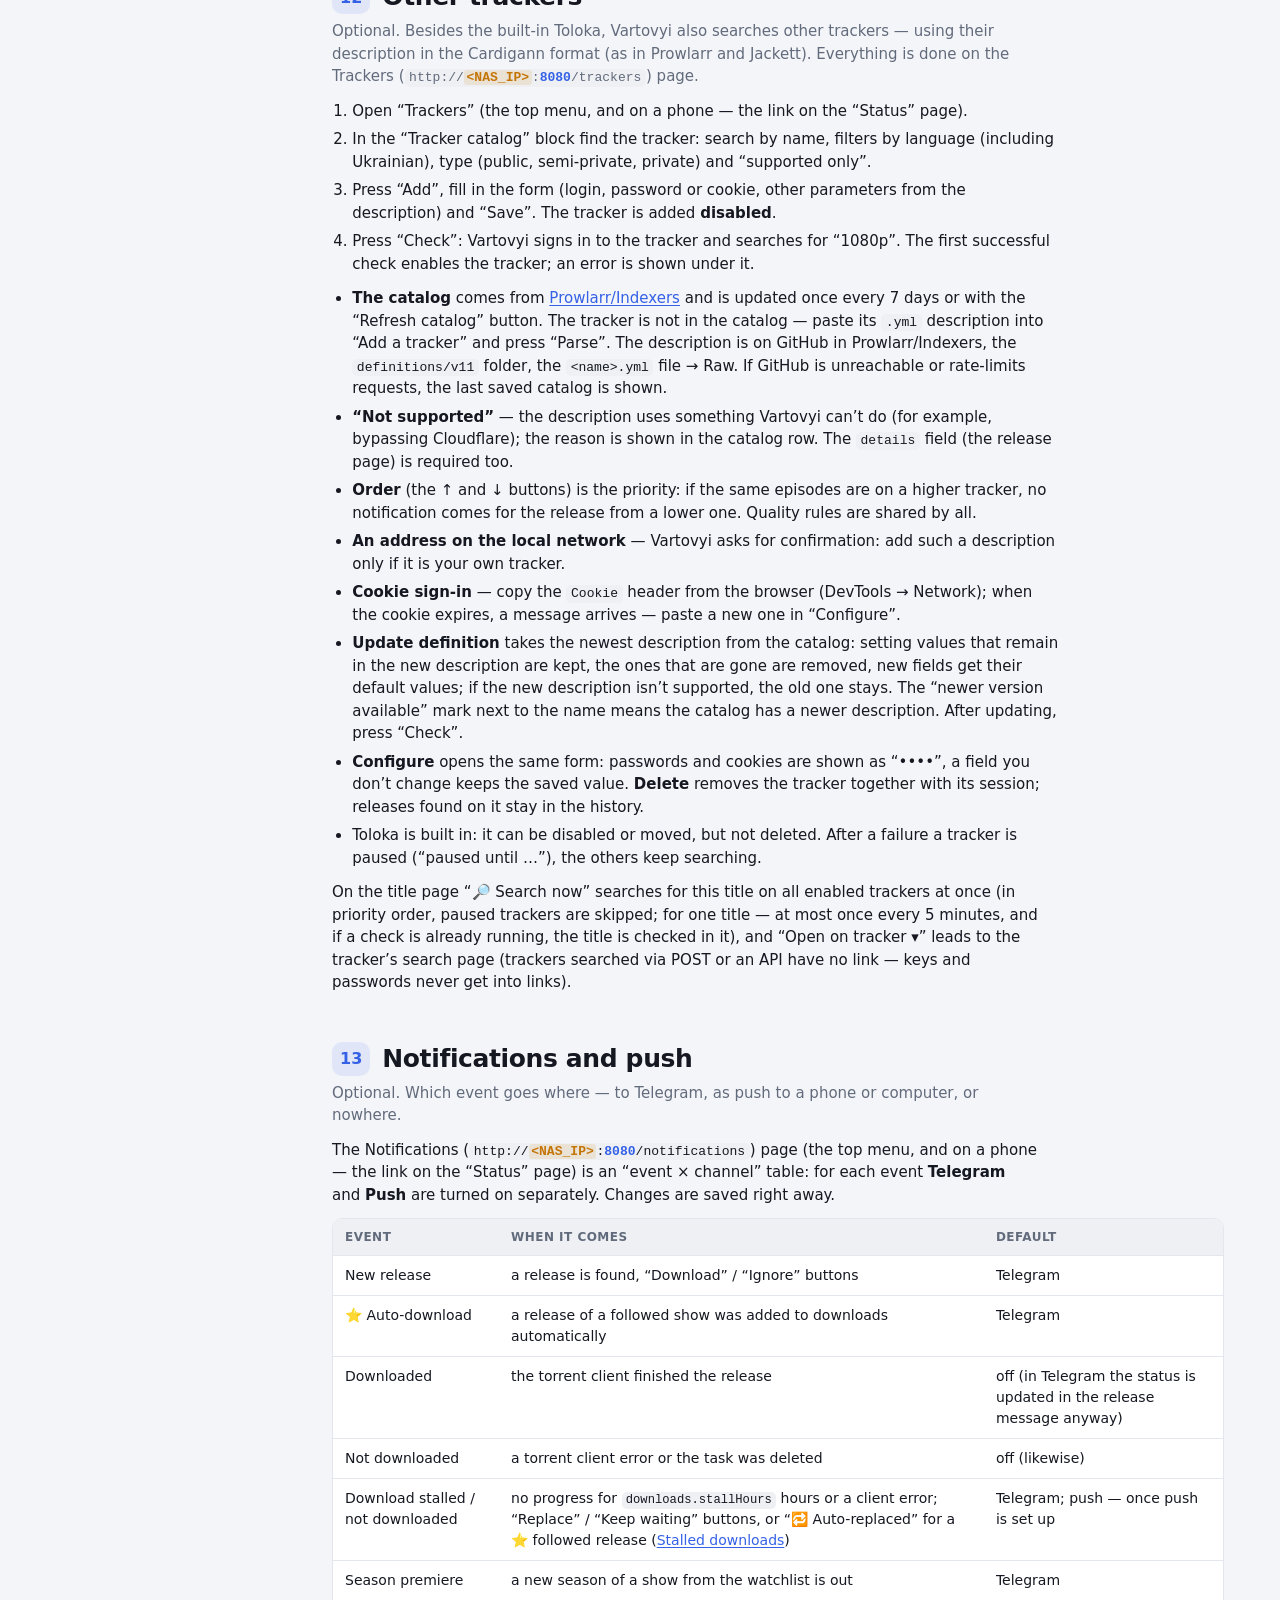
==== commit 769ccd53: "sync v0.42.0" ====
--- a/site/en/guide/index.html
+++ b/site/en/guide/index.html
@@ -885,7 +885,7 @@
           <tr><td>⭐ Auto-download</td><td data-l="When">a release of a followed show was added to downloads automatically</td><td data-l="Default">Telegram</td></tr>
           <tr><td>Downloaded</td><td data-l="When">the torrent client finished the release</td><td data-l="Default">off (in Telegram the status is updated in the release message anyway)</td></tr>
           <tr><td>Not downloaded</td><td data-l="When">a torrent client error or the task was deleted</td><td data-l="Default">off (likewise)</td></tr>
-          <tr><td>Download stalled / not downloaded</td><td data-l="When">no progress for <code>downloads.stallHours</code> hours or a client error; “Replace” / “Keep waiting” buttons (<a href="#stalled">Stalled downloads</a>)</td><td data-l="Default">Telegram; push — once push is set up</td></tr>
+          <tr><td>Download stalled / not downloaded</td><td data-l="When">no progress for <code>downloads.stallHours</code> hours or a client error; “Replace” / “Keep waiting” buttons, or “🔁 Auto-replaced” for a ⭐ followed release (<a href="#stalled">Stalled downloads</a>)</td><td data-l="Default">Telegram; push — once push is set up</td></tr>
           <tr><td>Season premiere</td><td data-l="When">a new season of a show from the watchlist is out</td><td data-l="Default">Telegram</td></tr>
           <tr><td>Watched can be deleted</td><td data-l="When">a season (or an ended show) is fully watched; “🗑 Delete” / “Keep” buttons (<a href="#watched">Delete watched</a>)</td><td data-l="Default">Telegram; push — once push is set up</td></tr>
           <tr><td>Problems</td><td data-l="When">a tracker is unreachable, sign-in, low space, check failures</td><td data-l="Default">Telegram</td></tr>
@@ -972,6 +972,7 @@
       <ul>
         <li><b>Replace</b> takes a saved release of the same title with all the needed episodes (first an updated version of the same topic, then by tracker order and quality); if there is none, it searches the trackers once. The stalled task is removed from the client without deleting files: Download Station deletes the incomplete download, qBittorrent and Transmission keep partial files. The tracker search runs at most once every 12 hours per title and for at most 5 titles an hour; if several downloads stalled at once or it is a disk or folder error, Vartovyi doesn’t search the trackers — the problem is likely in the torrent client. The title history gets an entry about the replacement; if the replacement couldn’t be added, the stalled task goes back to the client.</li>
         <li><b>Keep waiting</b> — 24 hours without reminders; if the download still doesn’t move, Vartovyi reminds you again with a fresh choice of replacement.</li>
+        <li><b>Auto-replace with a ⭐ followed release.</b> If the best replacement among the ⭐ Following releases of the same title has all the needed episodes and passes the quality rules, Vartovyi doesn’t ask: it replaces the download right away, the same way as <b>Replace</b> (the stalled task is removed without deleting files, the followed release goes to the same folder; if it can’t be added, the stalled task goes back to the client), and sends “🔁 Auto-replaced: Title S01E01–E03” with the old and the new release and the reason. A re-upload of a followed topic (new torrent) replaces it with the updated version the same way. At most one auto-replacement per download and at most 2 per 30 minutes overall; nothing happens during “Keep waiting”. A client error is replaced automatically only after it has lasted <code>downloads.stallHours</code> hours (before that — the usual offer). When the problem looks like the torrent client (several downloads stalled at once, a disk or folder error, the client didn’t answer) — only the offer. Right before removing the task Vartovyi checks the client once more: if the download moved, nothing changes. If the followed release couldn’t be added, “⚠️ Auto-replace failed” says whether the stalled download was put back (Download Station starts it from scratch) or is gone from the client — then with the Replace / Keep waiting buttons; an auto-replacement interrupted by a restart is rolled back at startup the same way. Other replacements are only offered. If a replacement appears later (the next tracker search finds it while the download is still stalled), a followed one replaces the download automatically, and any other one updates the existing “⚠️ Stalled” message — at most one new notification per stall. To turn it off: the “Auto-replace a stalled download with a ⭐ followed release” switch on “Status” or <code>downloads.autoReplaceFollowed: false</code>.</li>
         <li>The title page also has “🗑 Remove from client” and “🔄 Refresh torrent and re-download” (both with confirmation). “Remove from client” removes the task without deleting files (Download Station deletes the incomplete download), and the release can be downloaded again. “Refresh torrent” fetches the topic’s torrent from the tracker again: if the topic was re-uploaded, the new torrent goes to the same folder as a new task of the same download; if the torrent is the same — “The torrent on the tracker hasn’t changed”, and “↻ Restart task” appears. Vartovyi doesn’t go to a tracker paused after a failure; the same release can be refreshed again no sooner than in 3 minutes.</li>
       </ul>
 
@@ -1216,7 +1217,8 @@
 
 downloads:
   stallHours: 6                 <span class="c"># how many hours without progress make a “stalled download” (1–168)</span>
-  perTitleFolder: true          <span class="c"># a separate “Title (Year) {tmdb-id}” folder for each title (also a switch on “Status”)</span></pre></div>
+  perTitleFolder: true          <span class="c"># a separate “Title (Year) {tmdb-id}” folder for each title (also a switch on “Status”)</span>
+  autoReplaceFollowed: true     <span class="c"># replace a stalled download with a ⭐ followed release automatically (also a switch on “Status”)</span></pre></div>
       <p><b>Schedule.</b> Vartovyi wakes up every 30 minutes: it sends unsent messages and refreshes the Plex server library. It syncs the watchlist from the Plex cloud once every <code>plexHours</code> hours (24 by default), and searches the trackers for releases once every <code>tolokaHours</code> hours (12 by default); new titles from the watchlist are searched for right away. “Refresh” on “Media”, “Check now” or <code>/check</code> start everything immediately. Both intervals can also be changed on the “Status” page in the “Schedule” block — they apply right away and are saved to <code>quality.yaml</code>. The old <code>intervalMinutes</code> field no longer works and is ignored.</p>
       <p><b>At given times.</b> Instead of “every N hours” — <code>plexTimes</code> and <code>trackerTimes</code>: lists of <code>HH:MM</code> times (up to 24 values, no repeats), for example <code>trackerTimes: ["07:00", "19:00"]</code>. The time is the container’s local time, that is the <code>TZ</code> variable. If a time was missed (the server was off), there is one run after the start, not one per missed time. A manual run doesn’t shift the schedule: the next one is at the nearest given time. A run at a given time starts on time (within seconds), not at the next 30-minute step; the mode is set for each channel separately; the search pause after a tracker failure is then no longer than the shortest gap between the times.</p>
       <p><b>Choosing a release.</b> <code>preferredSources</code> is the order of sources (earlier = better), <code>preferredResolution</code> is the resolution to take first. <code>notify: best</code> (the default) — only the best release goes to Telegram, the rest stay on the title page; <code>notify: all</code> — a notification about each. Source names: BluRay, HDDVDRip, WEB-DLRip, WEB-DL, WEBRip, BDRip, HDTV, DVDRip, SATRip, HDRip, TVRip, CAMRip, TS, TC (case doesn’t matter; the same names work in <code>rejectSources</code>; <code>HD-DVDRip</code> is HDDVDRip). Sources not in the list come after the listed ones, an unknown one is last; higher resolutions come after <code>preferredResolution</code>. With equal source and resolution, the release already notified about wins, then the one with more new episodes, then the smaller one. The size in the message and the space check: if the release hasn’t been downloaded yet — the whole release; if an earlier version of it is already downloaded — only the new episodes. After changing <code>quality.yaml</code> by hand, restart the container.</p>
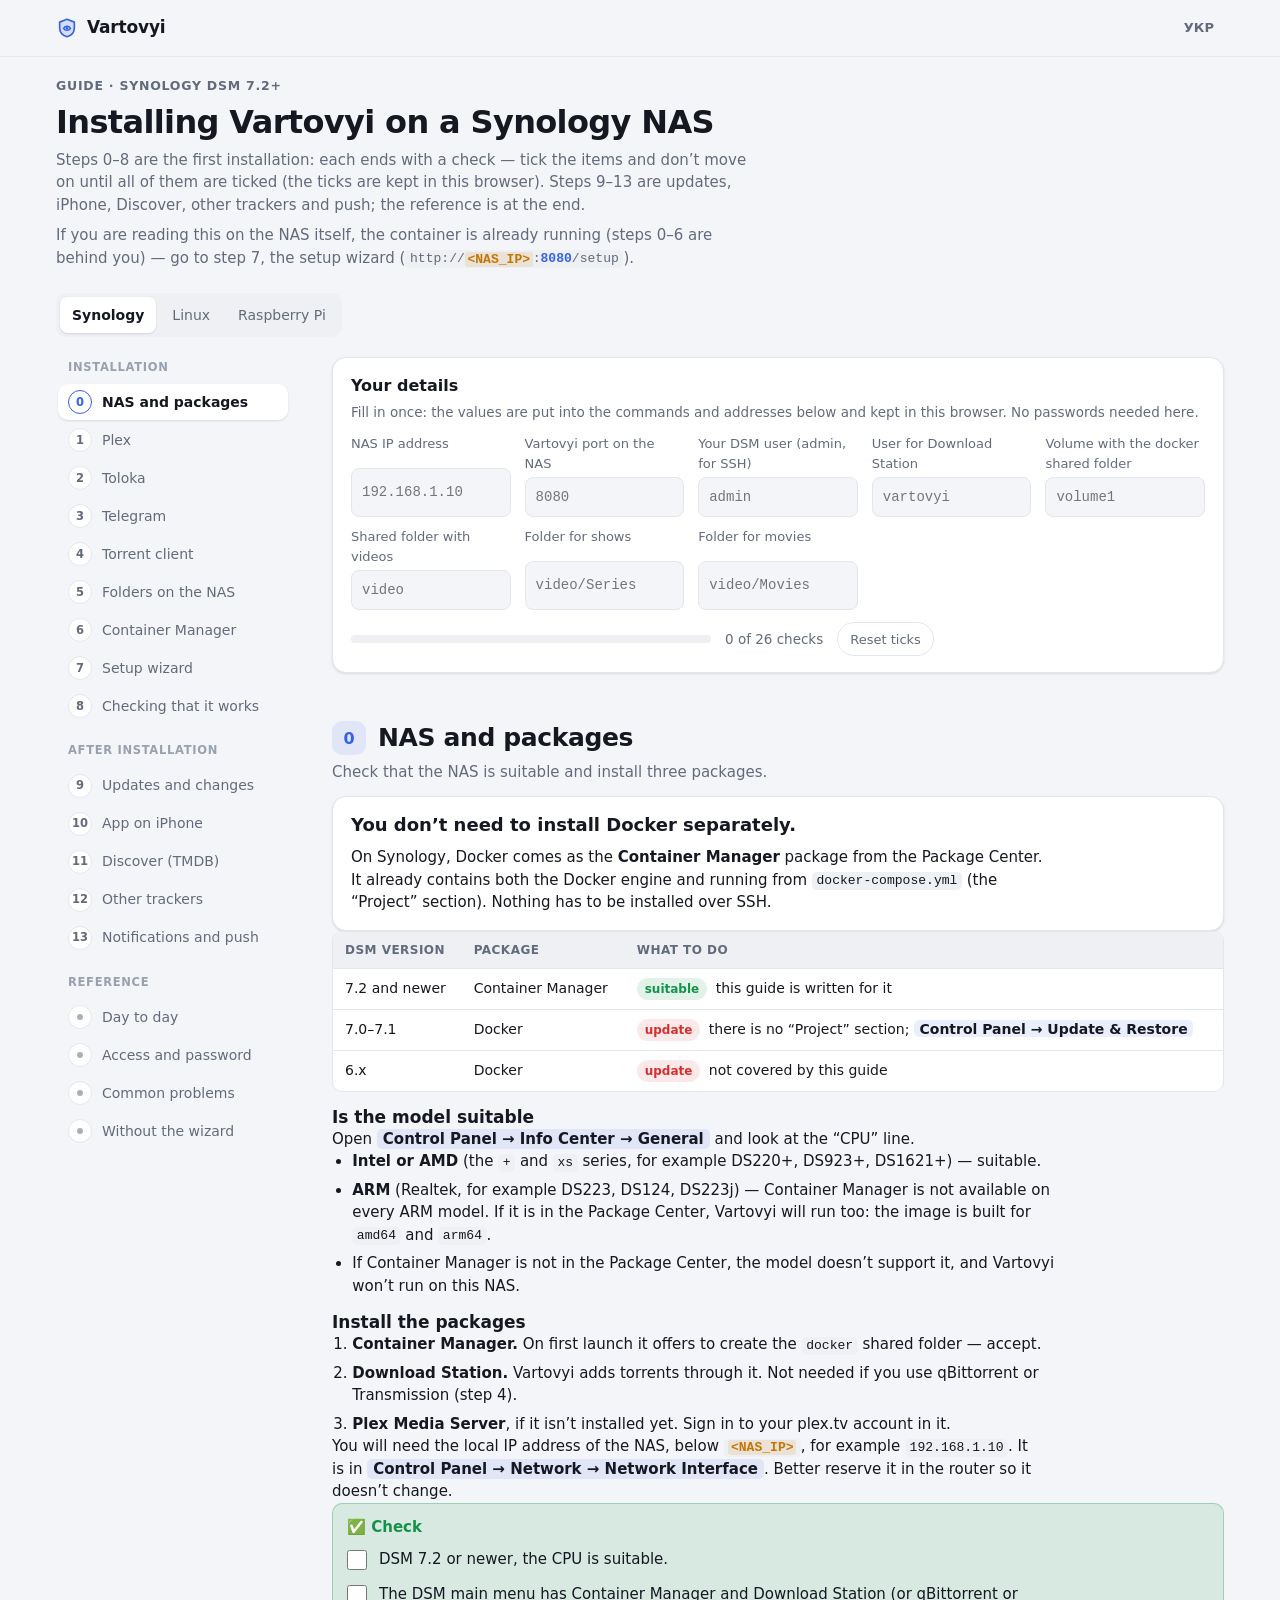
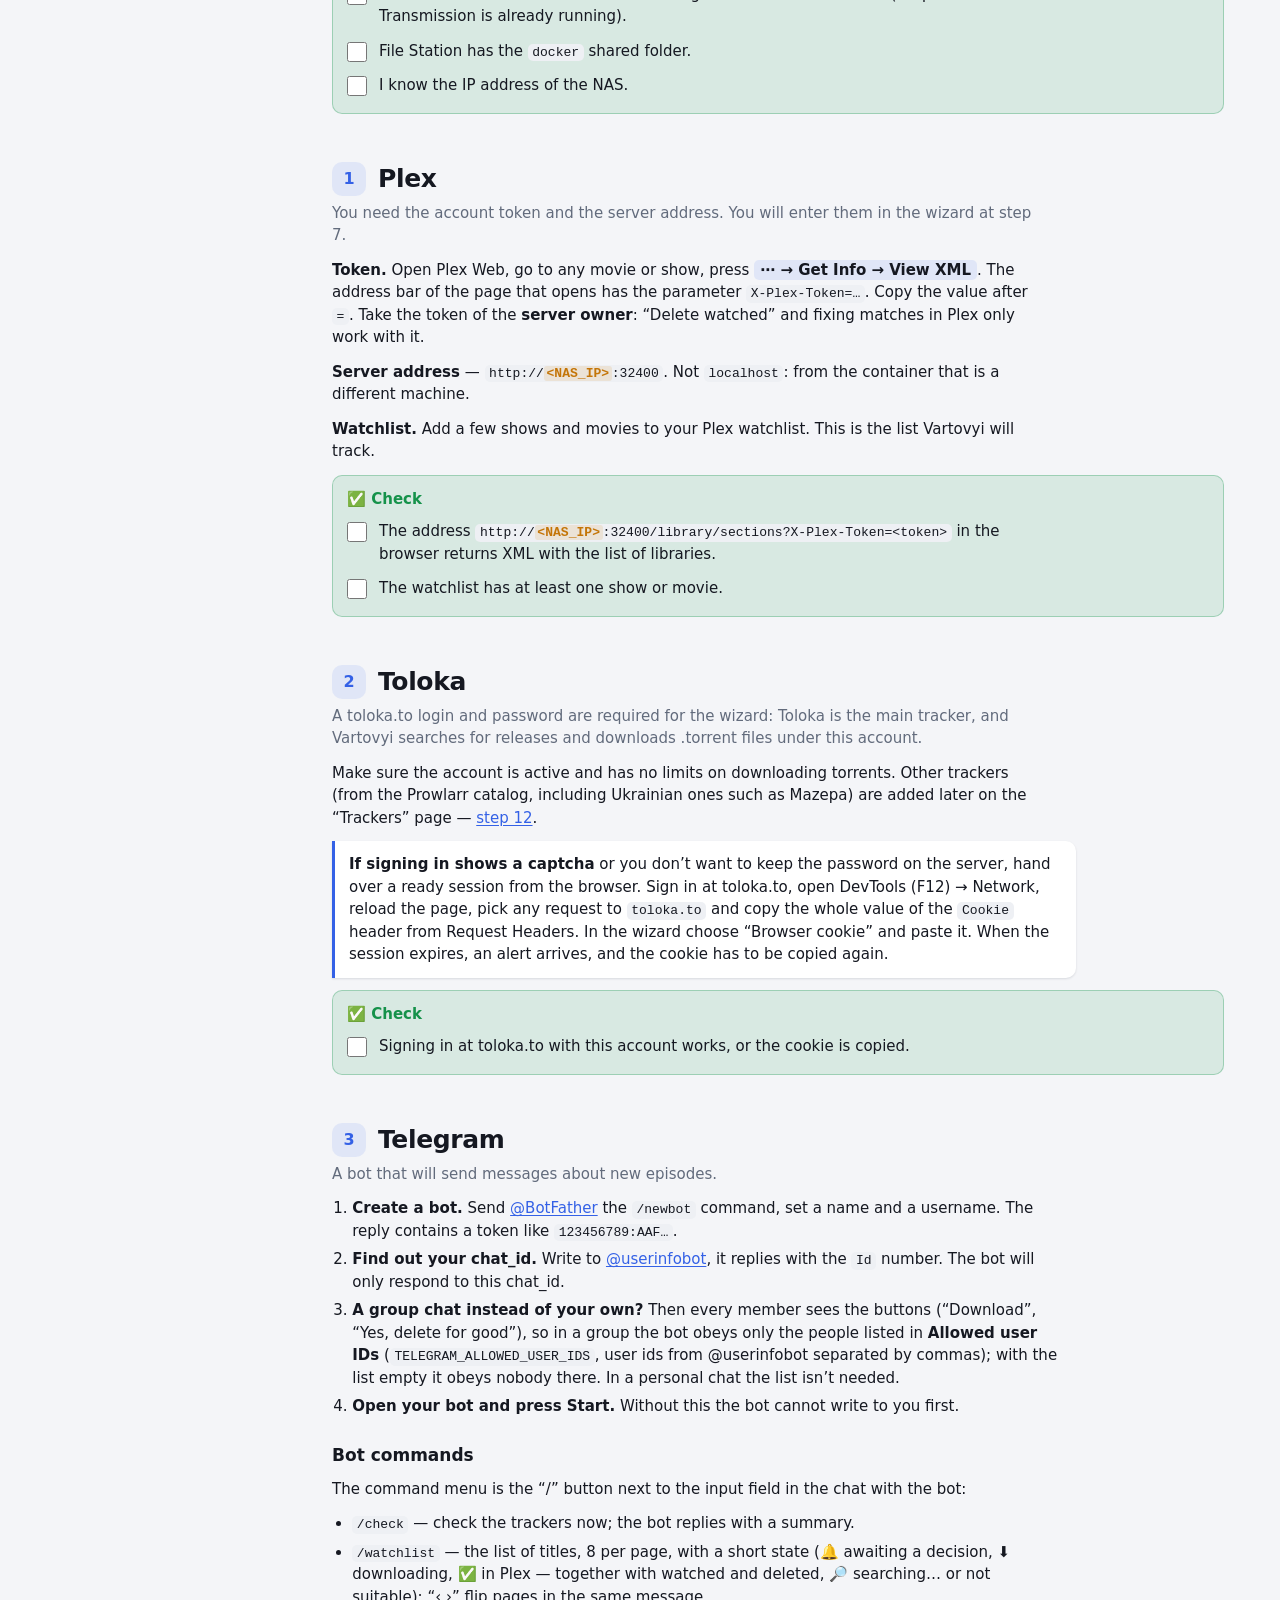
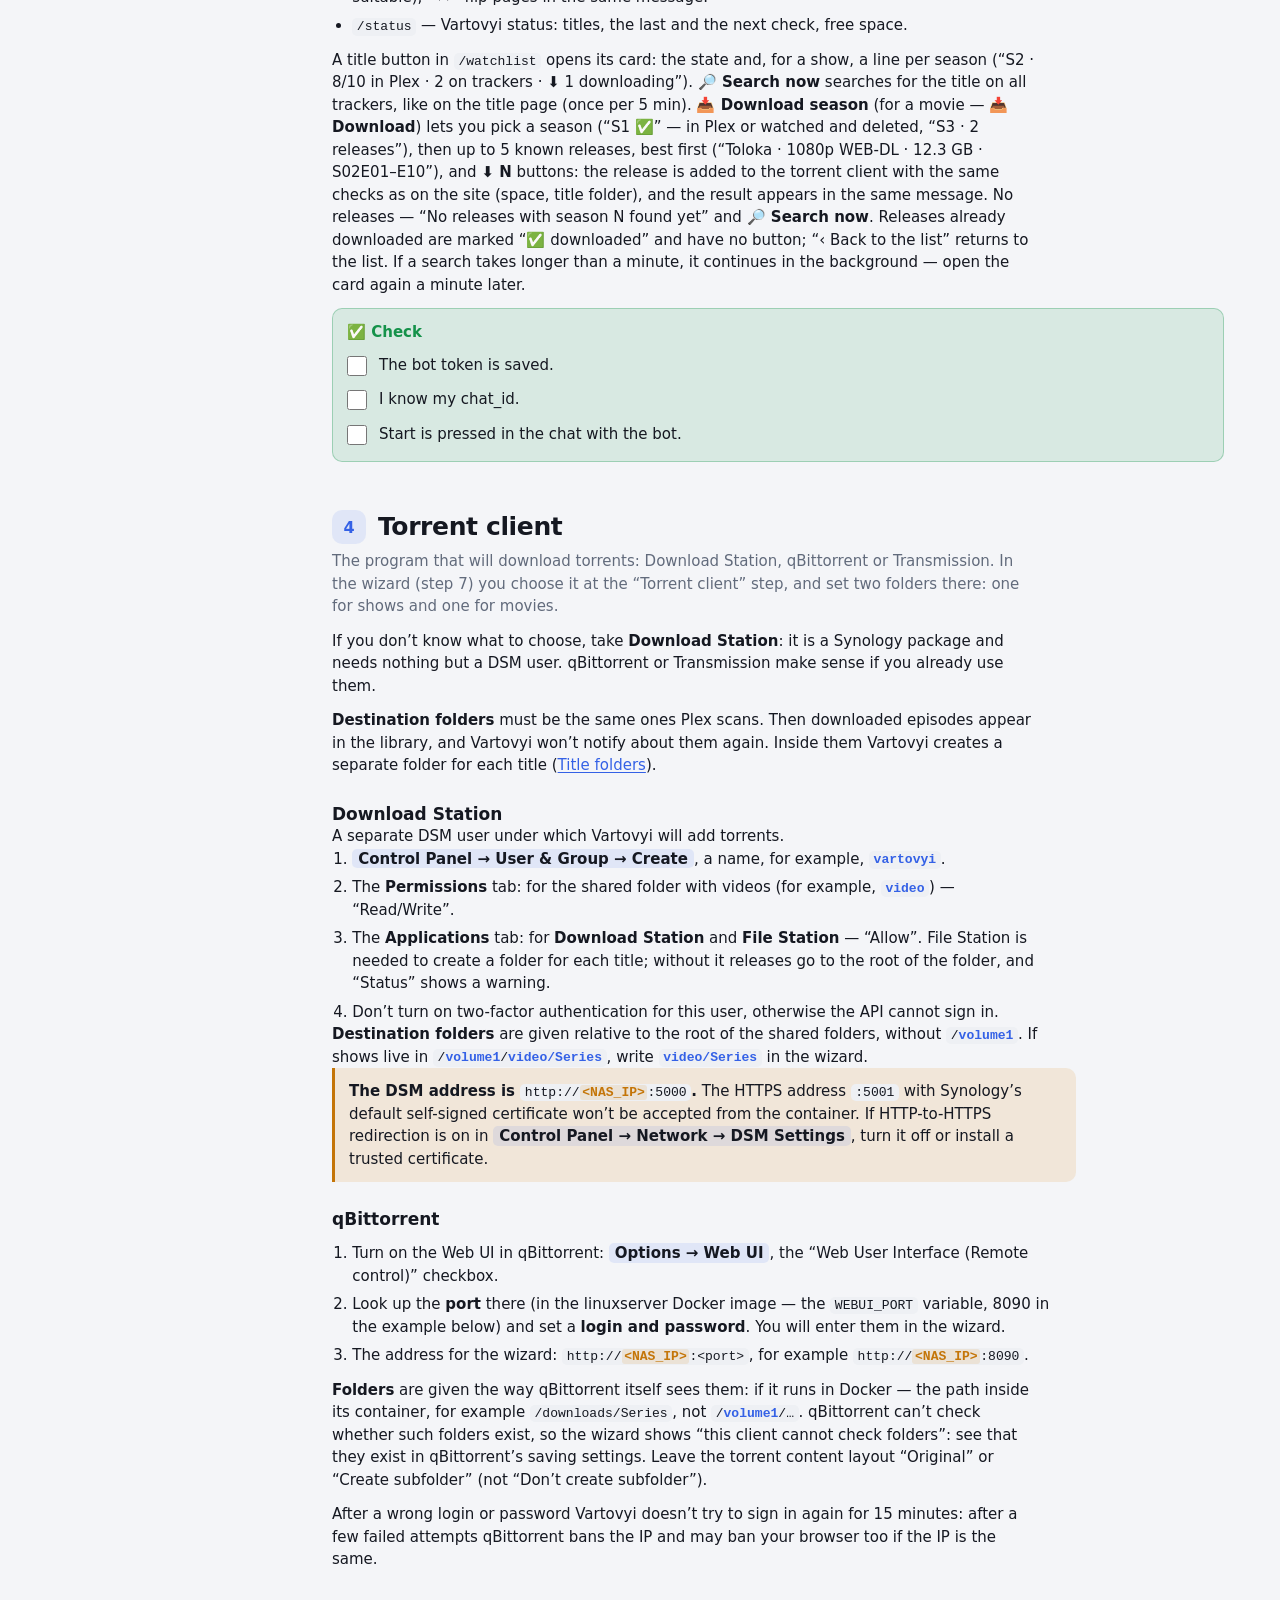
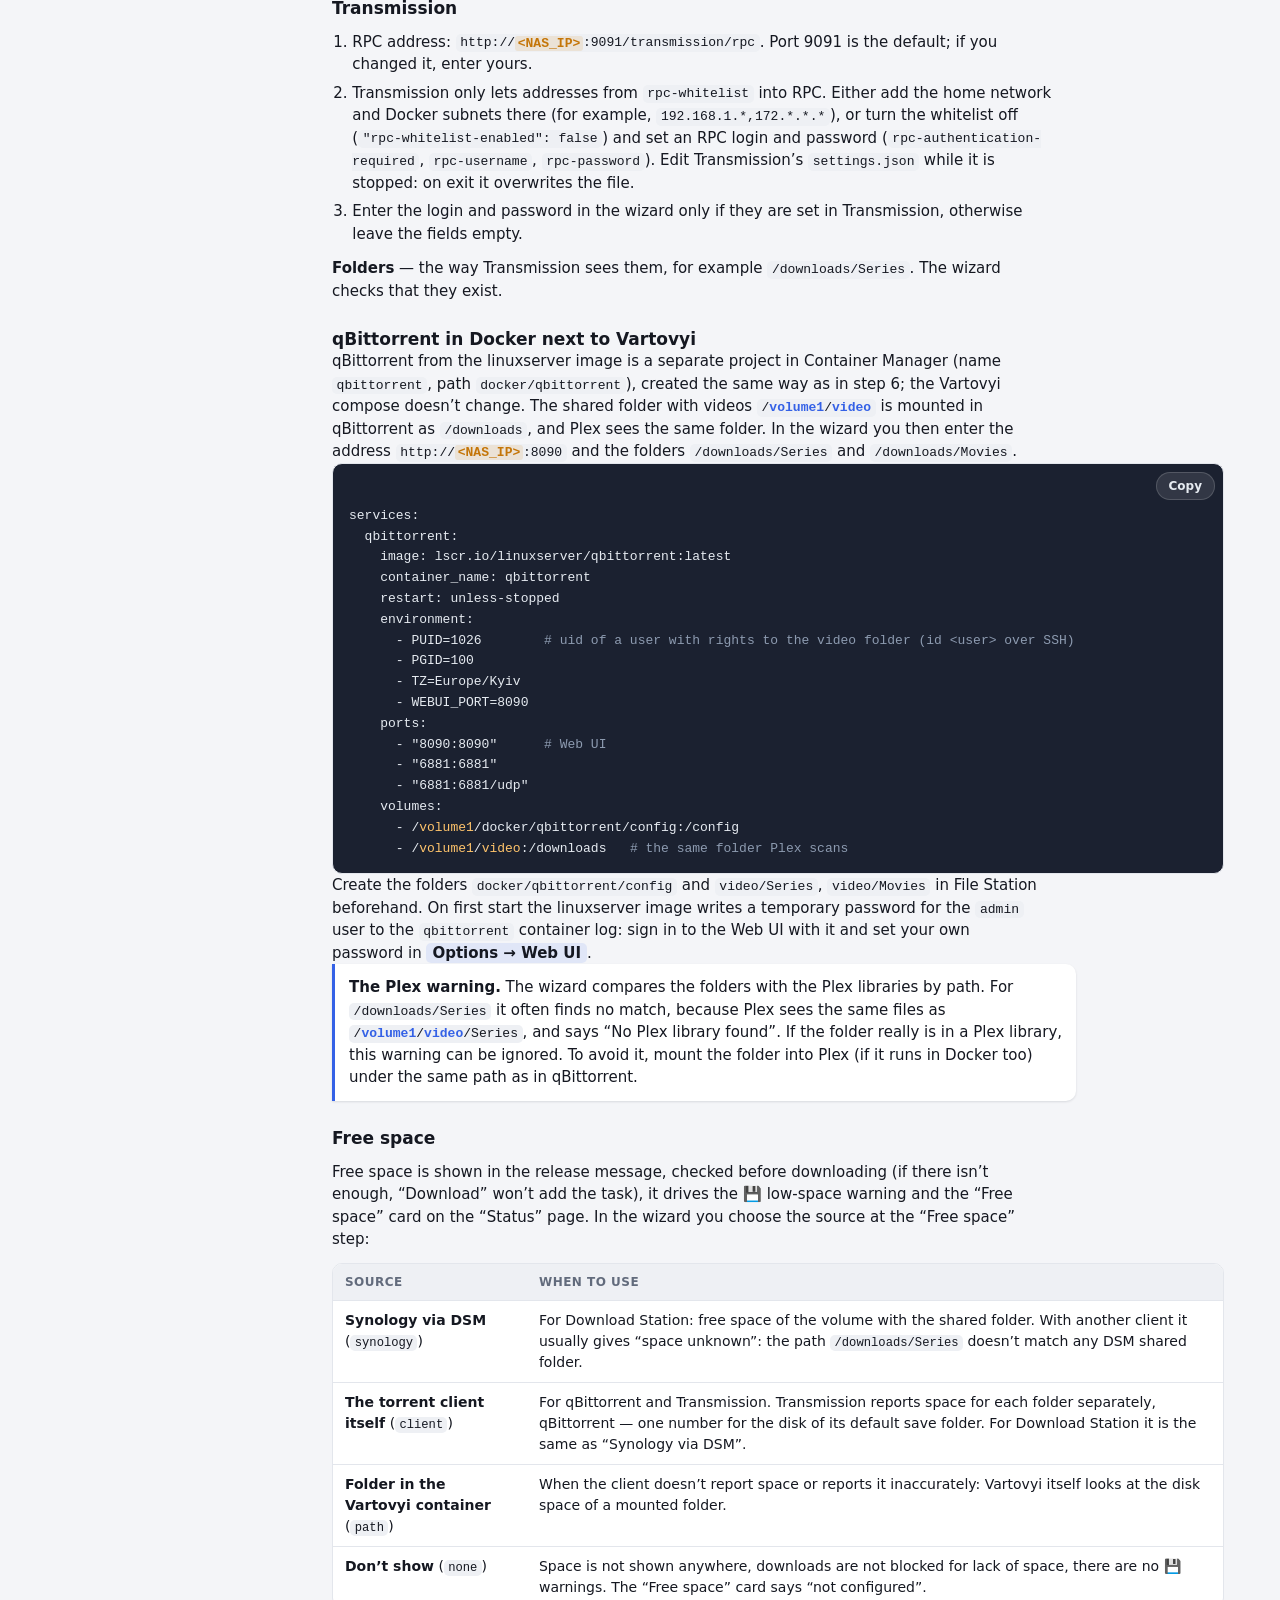
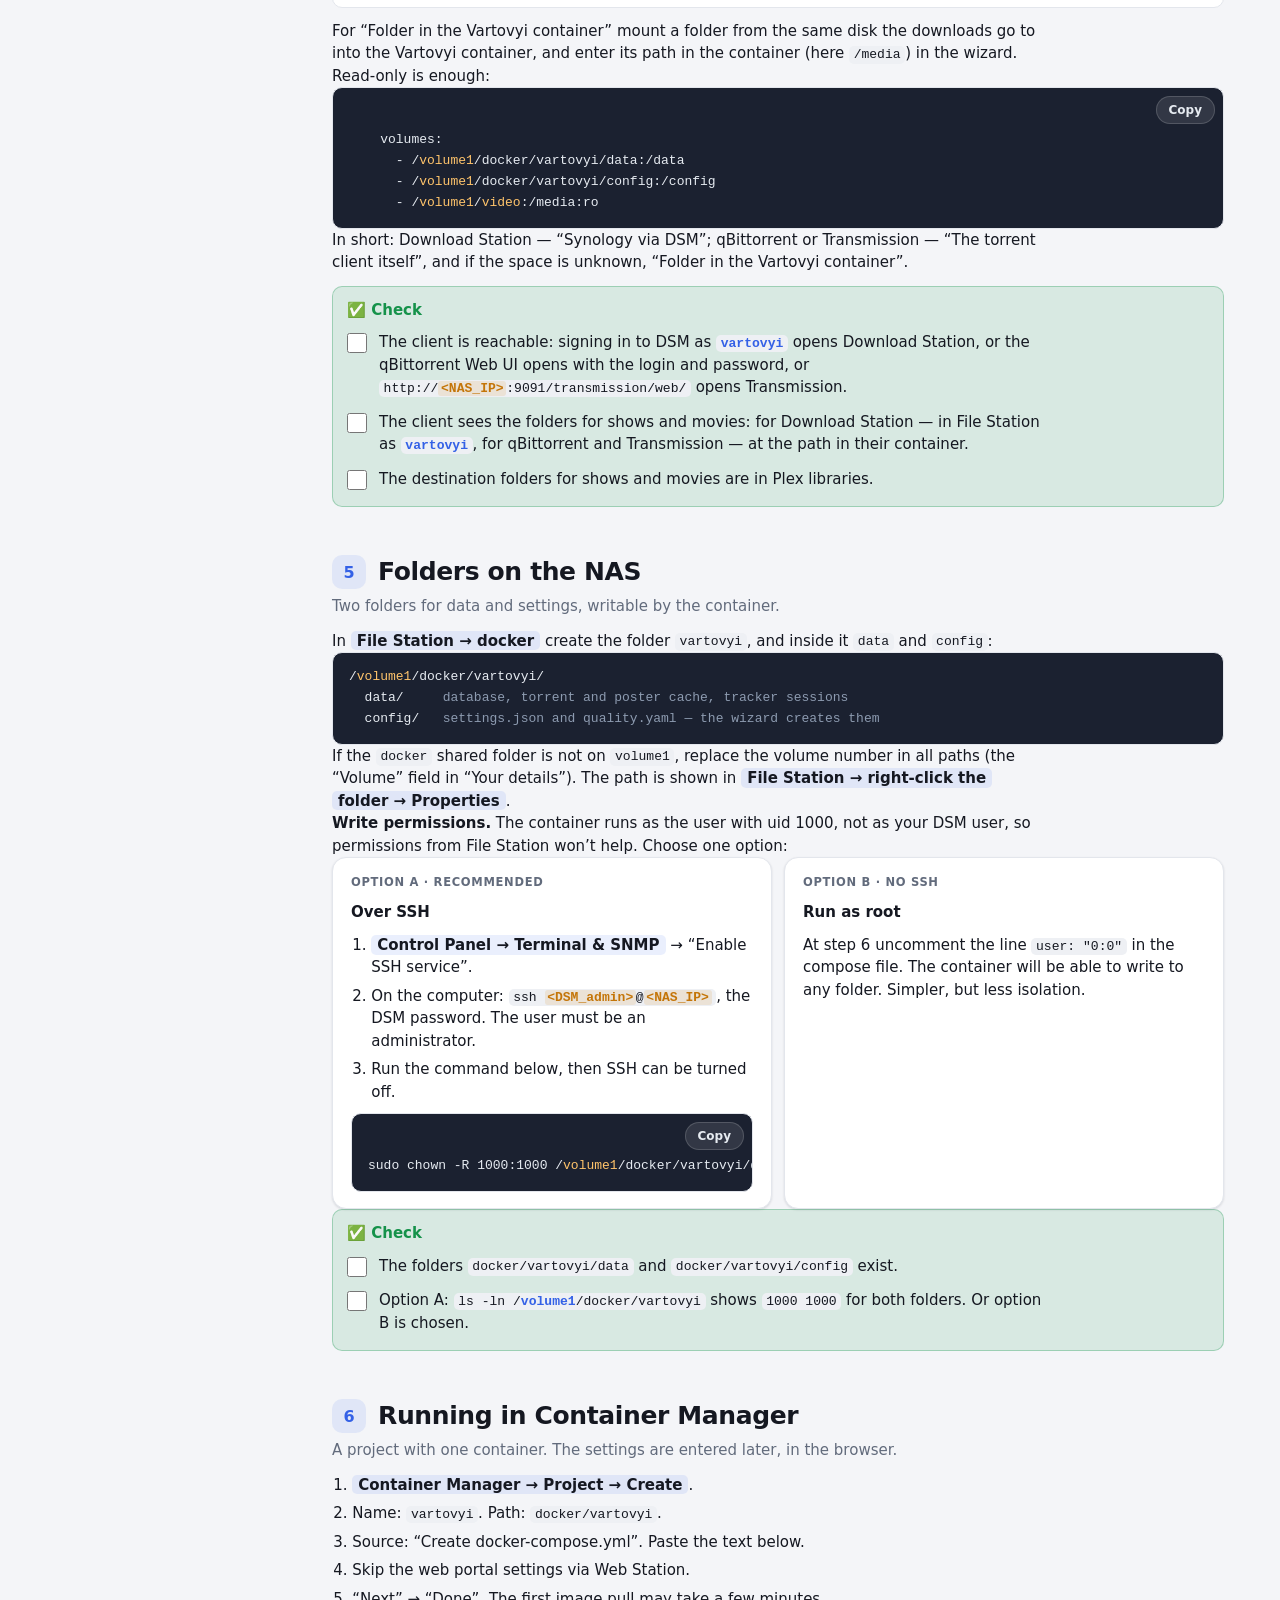
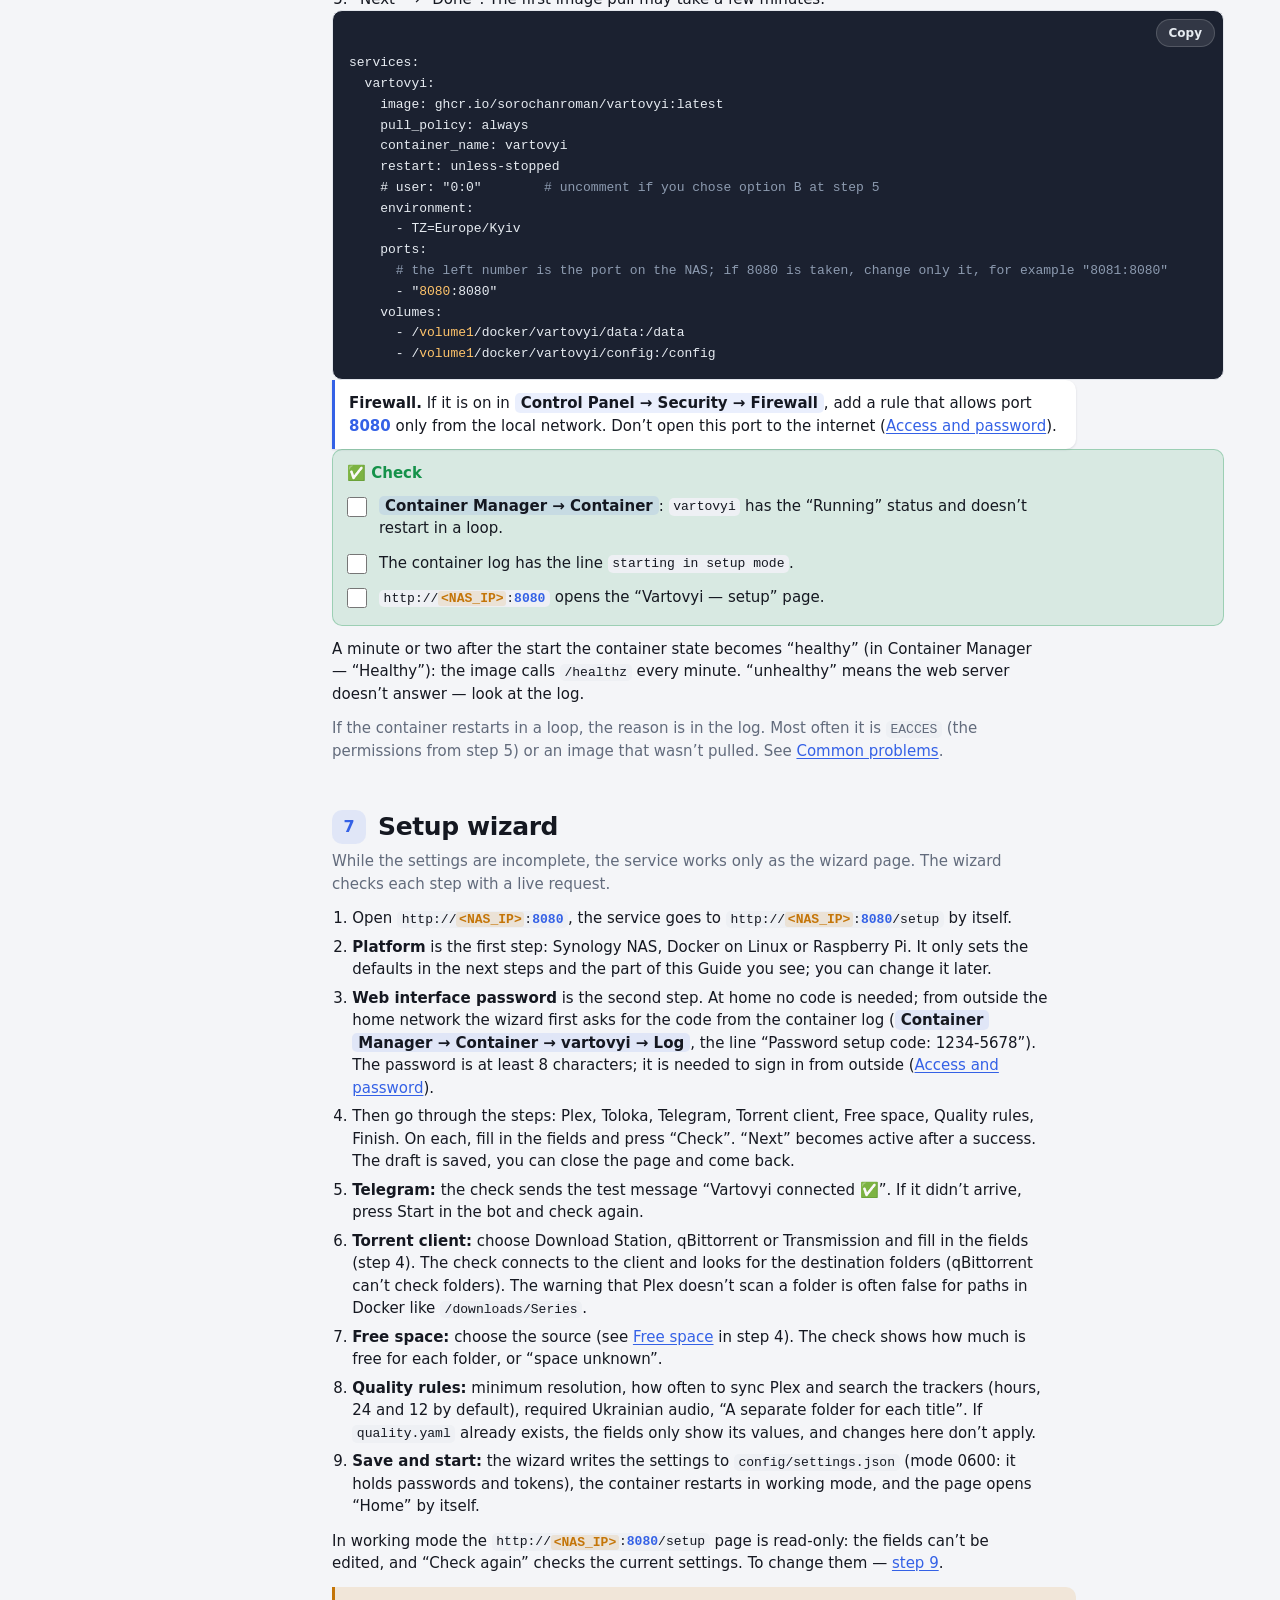
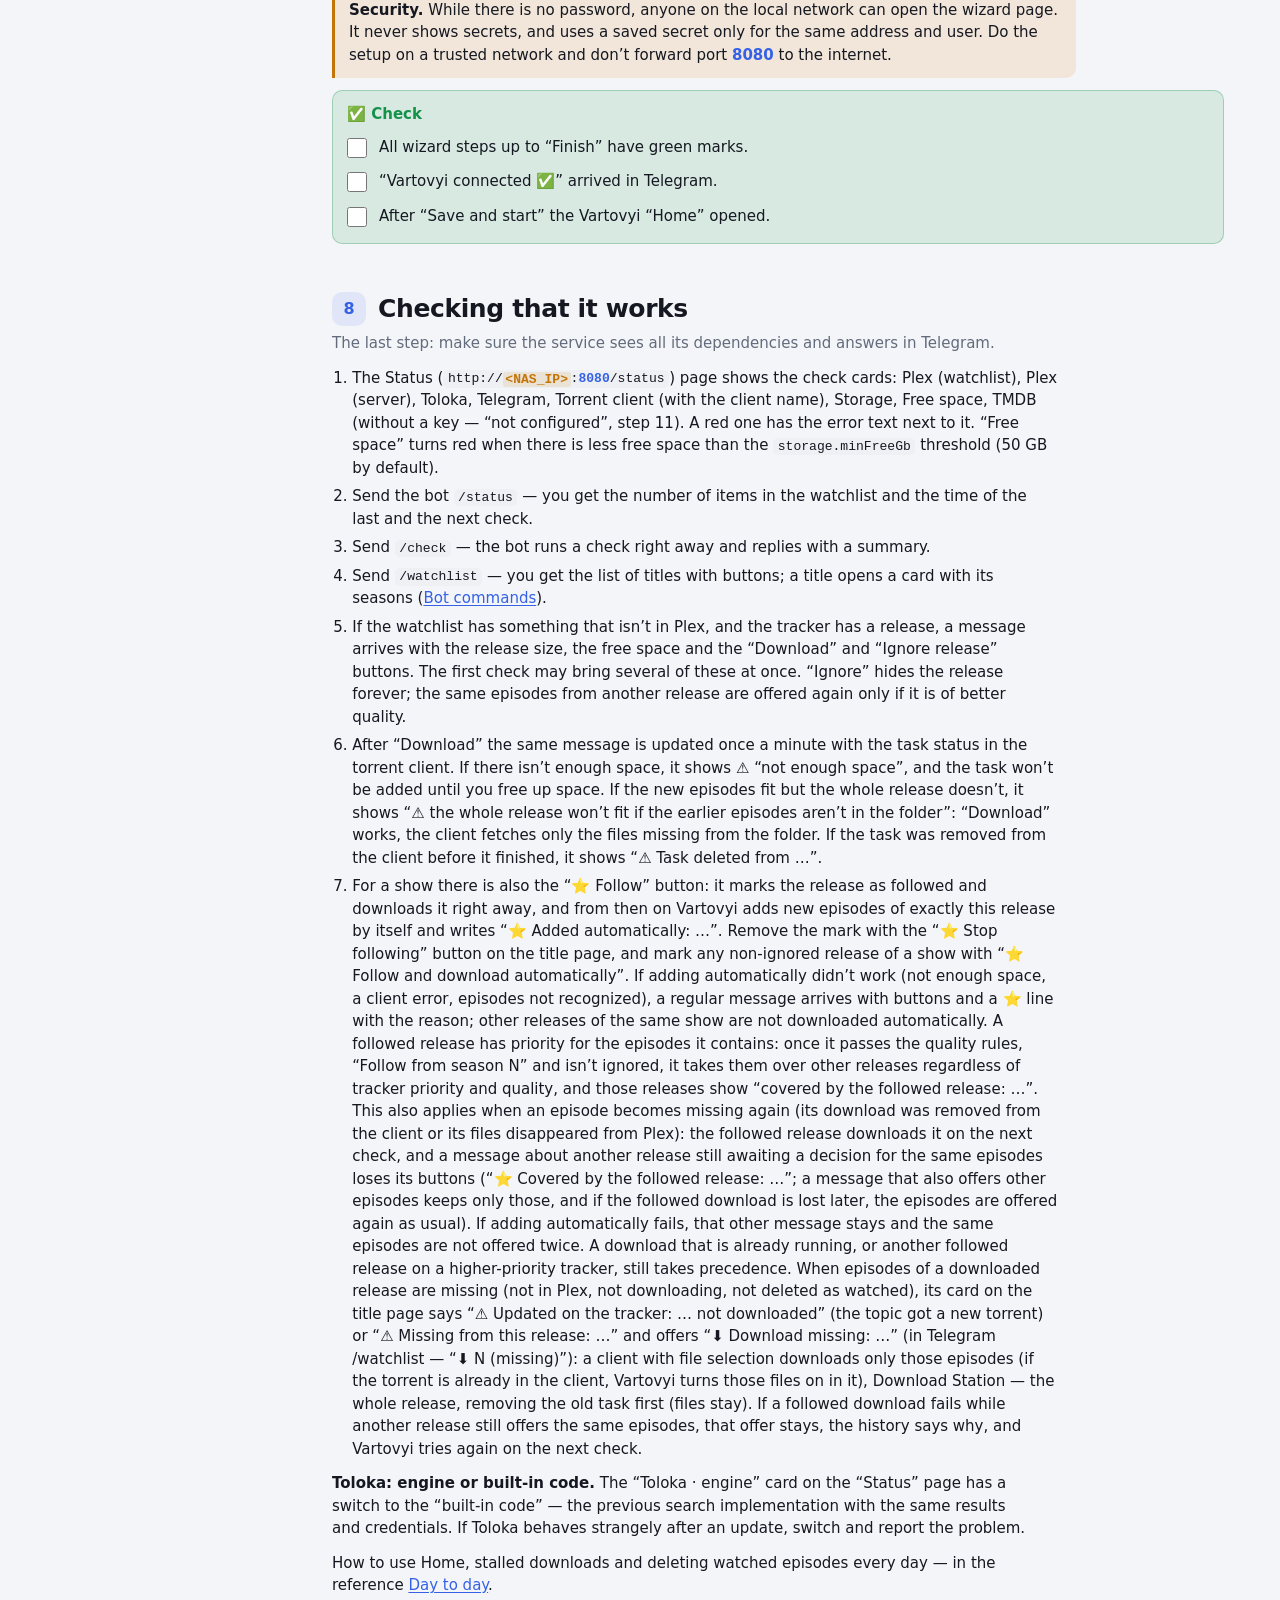
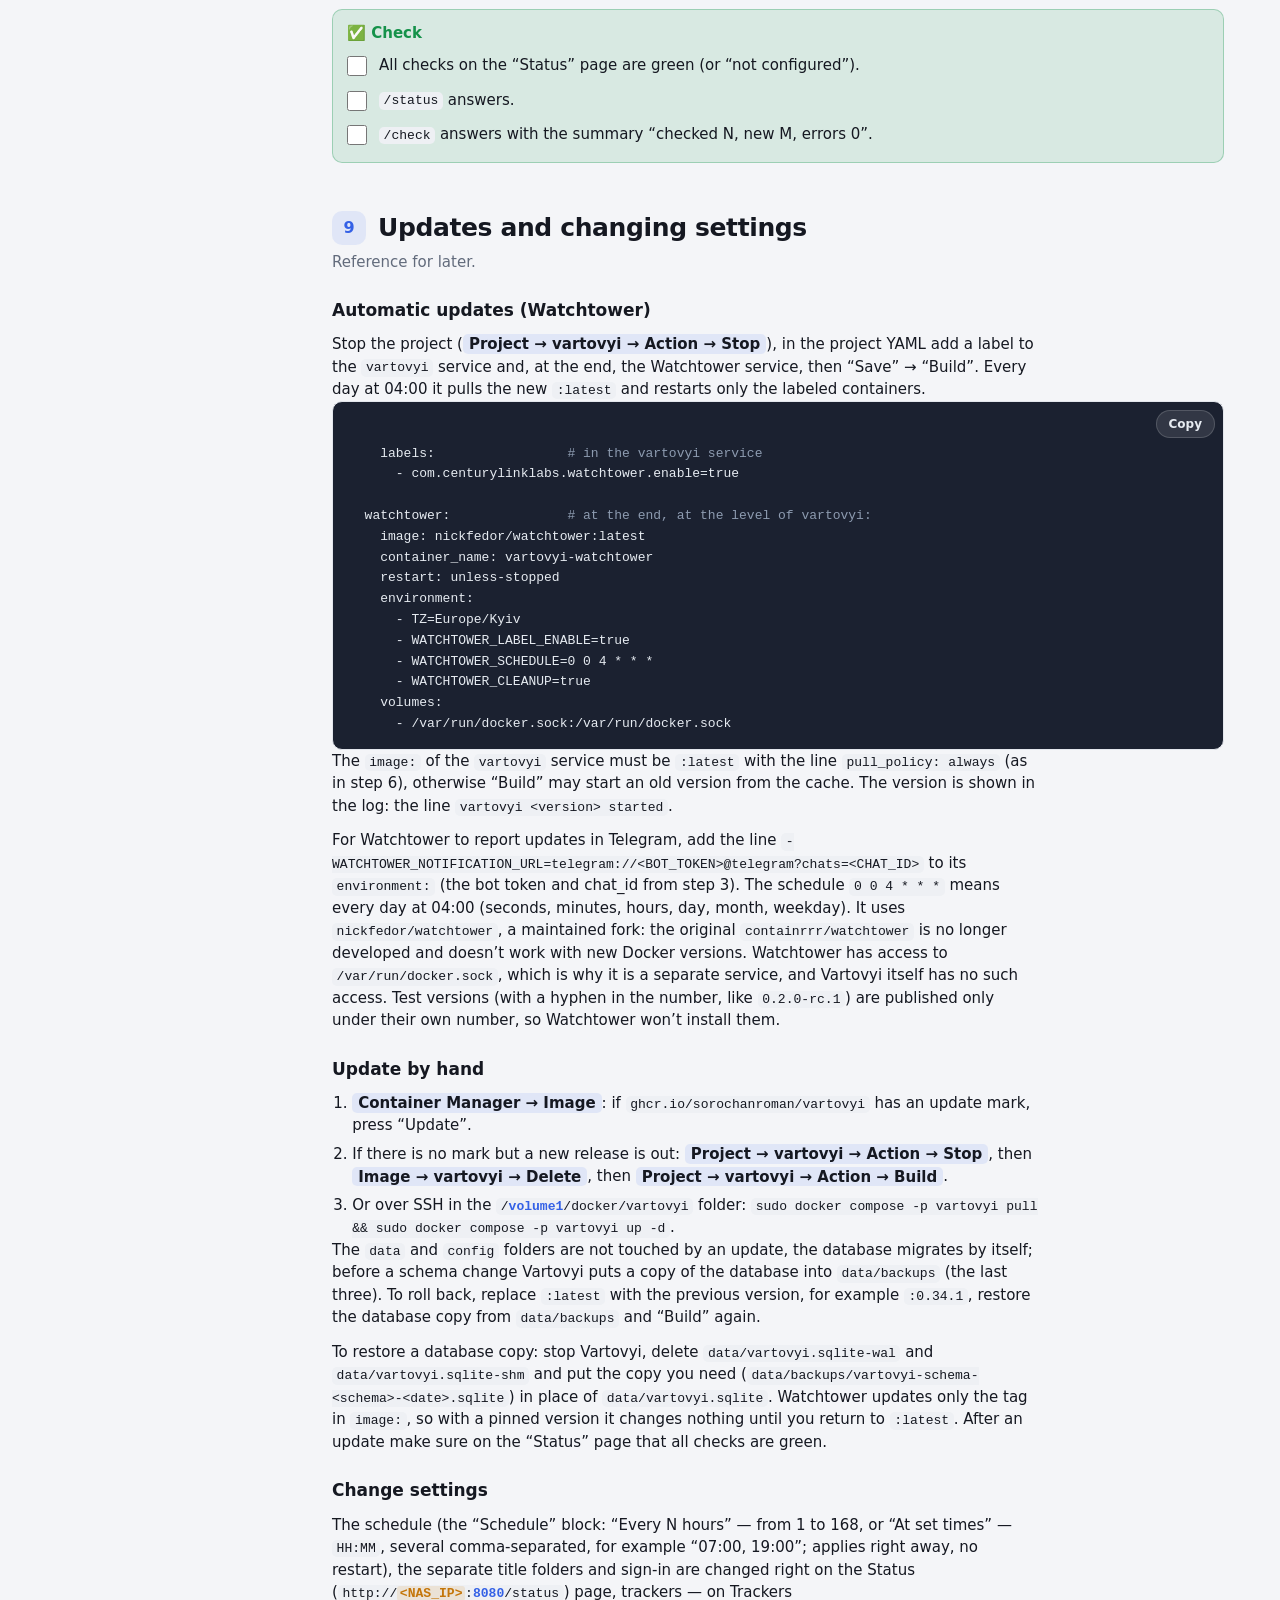
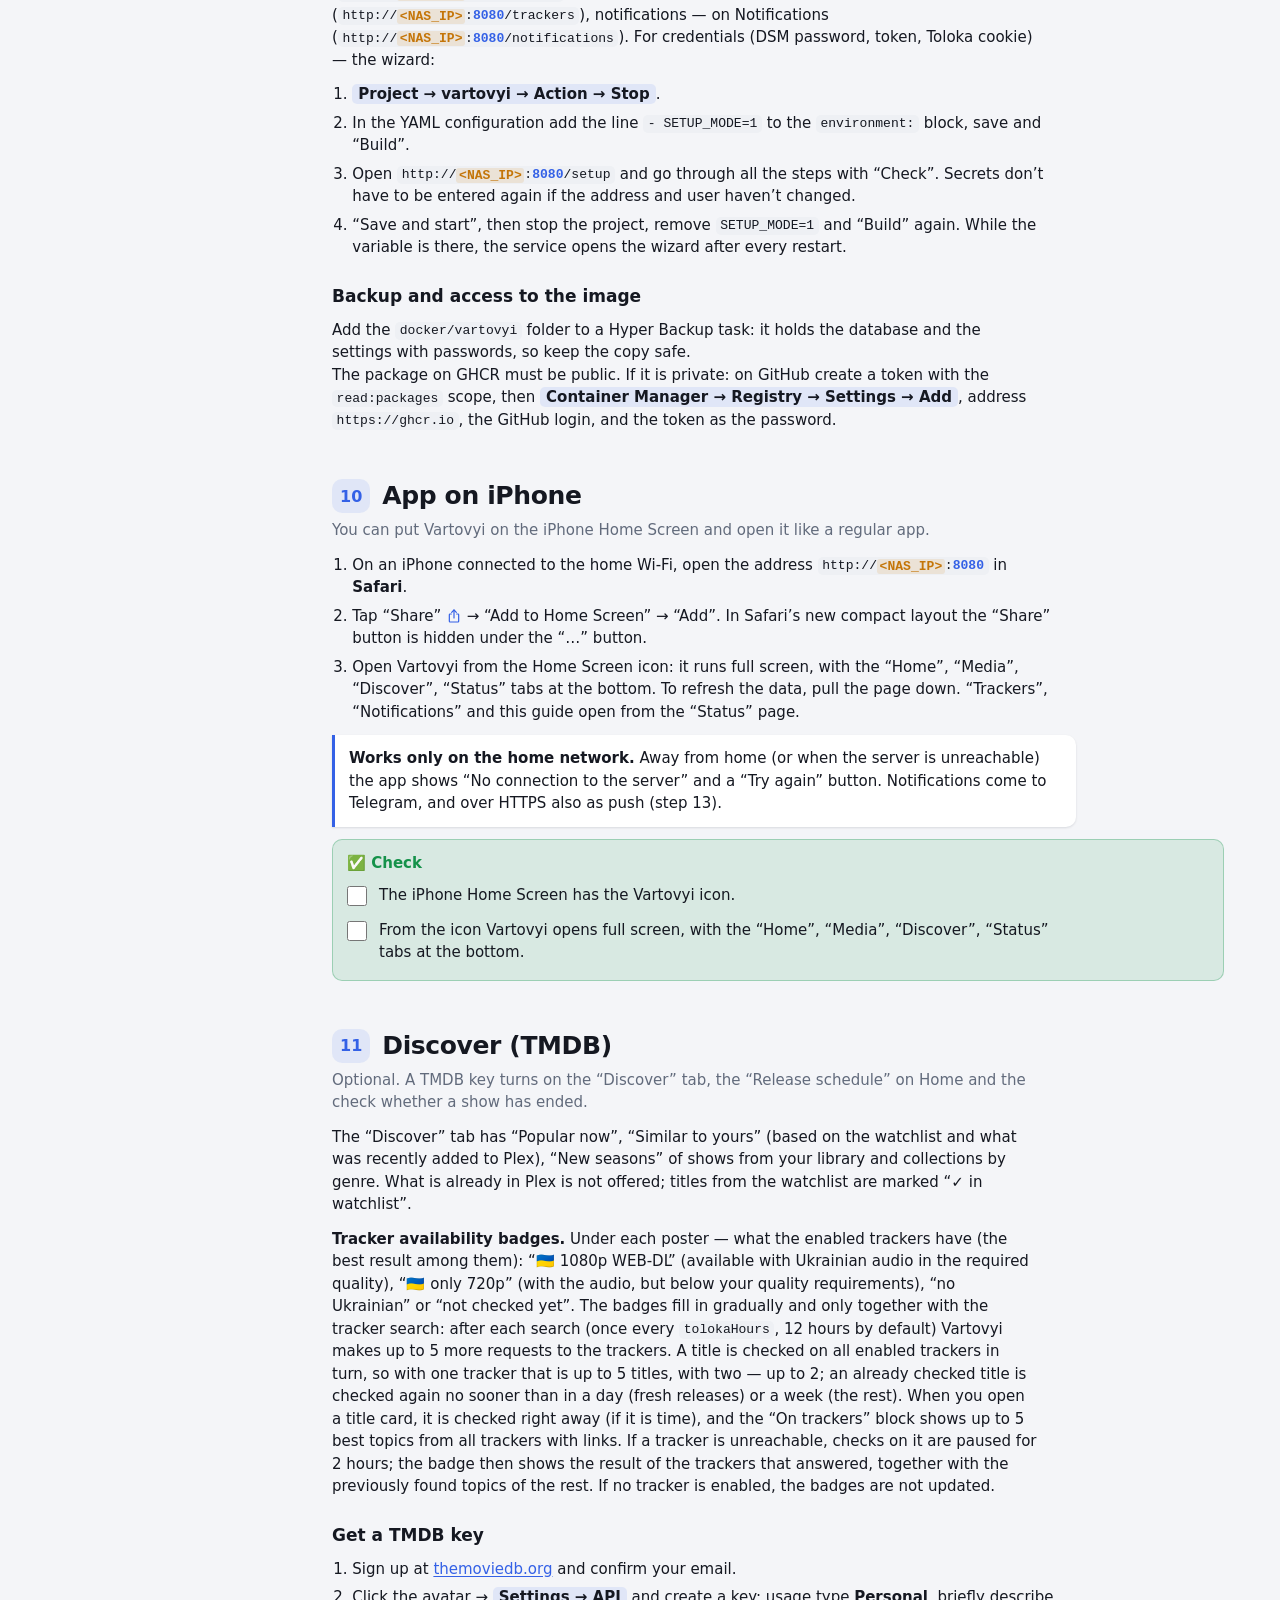
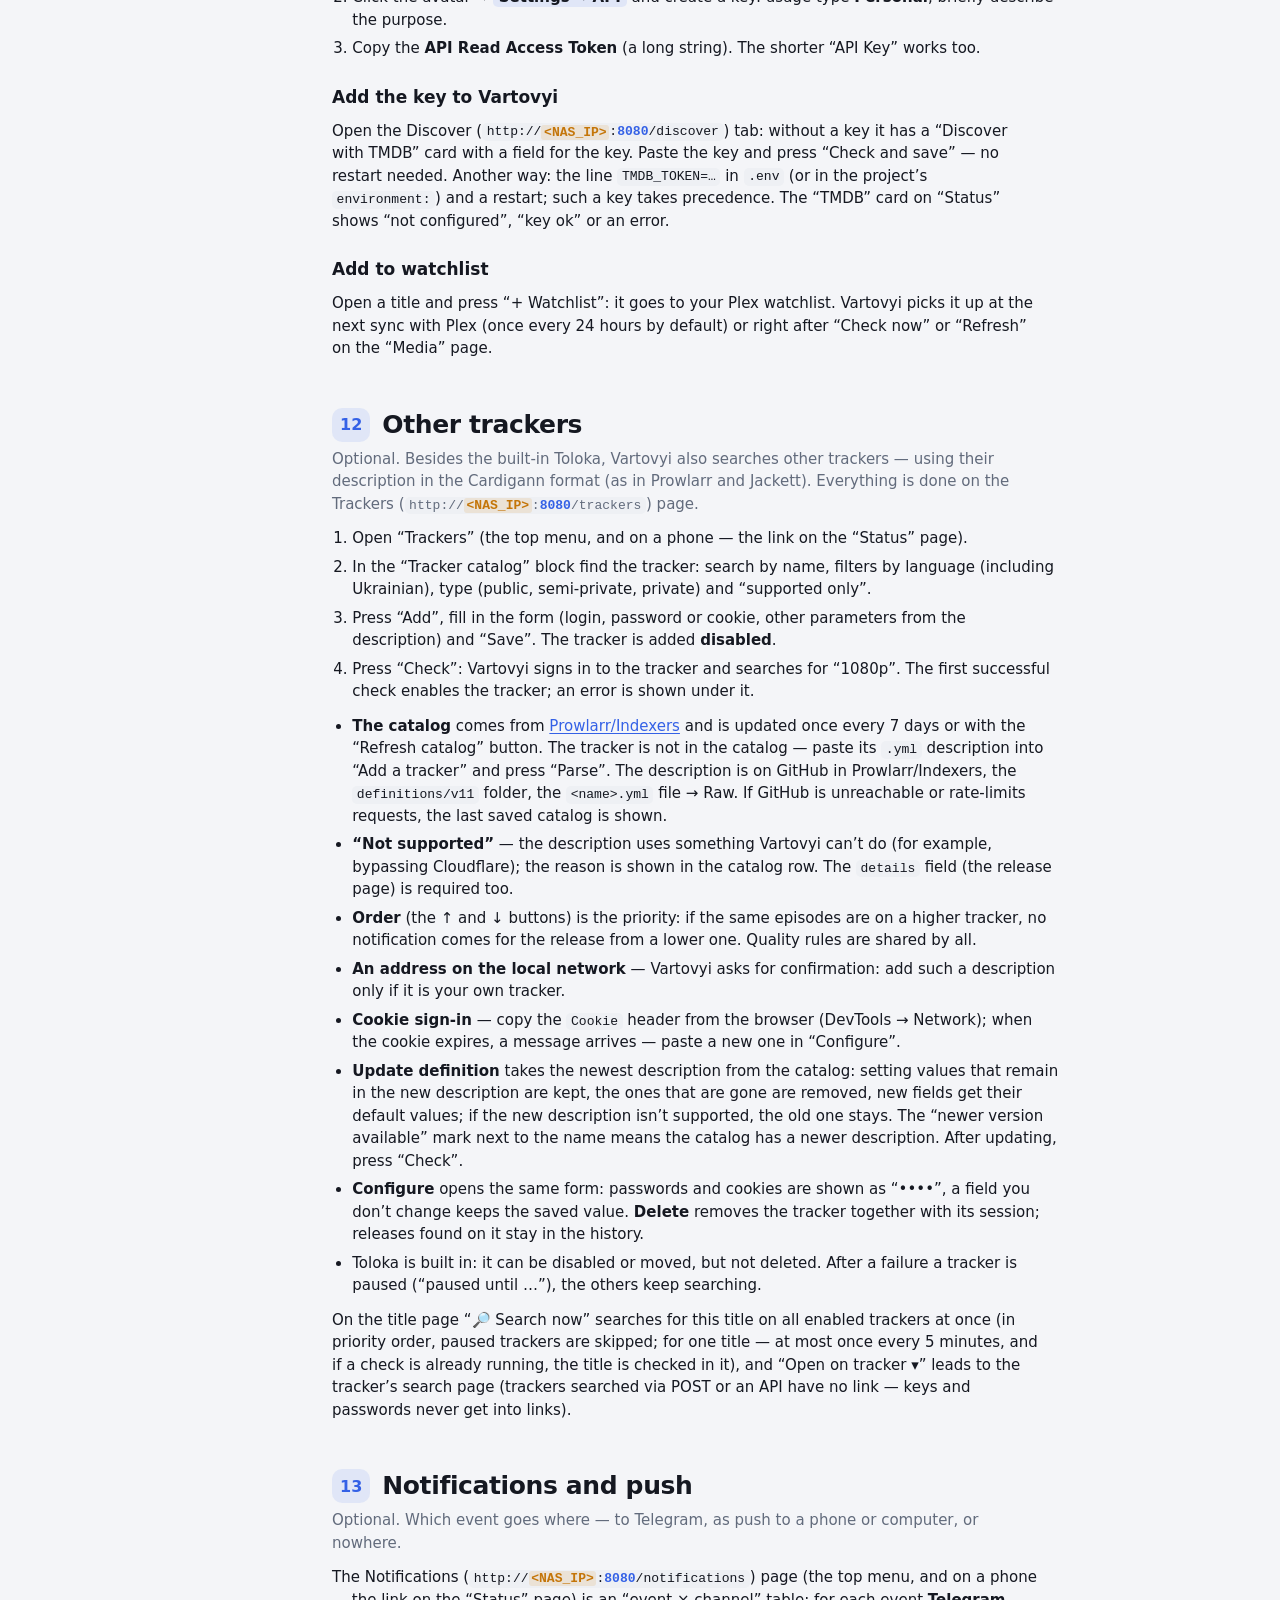
==== commit 262a6384: "sync v0.43.0" ====
--- a/site/en/guide/index.html
+++ b/site/en/guide/index.html
@@ -734,7 +734,7 @@
         <li>Send <code>/watchlist</code> — you get the list of titles with buttons; a title opens a card with its seasons (<a href="#s3">Bot commands</a>).</li>
         <li>If the watchlist has something that isn’t in Plex, and the tracker has a release, a message arrives with the release size, the free space and the “Download” and “Ignore release” buttons. The first check may bring several of these at once. “Ignore” hides the release forever; the same episodes from another release are offered again only if it is of better quality.</li>
         <li>After “Download” the same message is updated once a minute with the task status in the torrent client. If there isn’t enough space, it shows ⚠️ “not enough space”, and the task won’t be added until you free up space. If the new episodes fit but the whole release doesn’t, it shows “⚠️ the whole release won’t fit if the earlier episodes aren’t in the folder”: “Download” works, the client fetches only the files missing from the folder. If the task was removed from the client before it finished, it shows “⚠️ Task deleted from …”.</li>
-        <li>For a show there is also the “⭐ Follow” button: it marks the release as followed and downloads it right away, and from then on Vartovyi adds new episodes of exactly this release by itself and writes “⭐ Added automatically: …”. Remove the mark with the “⭐ Stop following” button on the title page, and mark any non-ignored release of a show with “⭐ Follow and download automatically”. If adding automatically didn’t work (not enough space, a client error, episodes not recognized), a regular message arrives with buttons and a ⭐ line with the reason; other releases of the same show are not downloaded automatically.</li>
+        <li>For a show there is also the “⭐ Follow” button: it marks the release as followed and downloads it right away, and from then on Vartovyi adds new episodes of exactly this release by itself and writes “⭐ Added automatically: …”. Remove the mark with the “⭐ Stop following” button on the title page, and mark any non-ignored release of a show with “⭐ Follow and download automatically”. If adding automatically didn’t work (not enough space, a client error, episodes not recognized), a regular message arrives with buttons and a ⭐ line with the reason; other releases of the same show are not downloaded automatically. A followed release has priority for the episodes it contains: once it passes the quality rules, “Follow from season N” and isn’t ignored, it takes them over other releases regardless of tracker priority and quality, and those releases show “covered by the followed release: …”. This also applies when an episode becomes missing again (its download was removed from the client or its files disappeared from Plex): the followed release downloads it on the next check, and a message about another release still awaiting a decision for the same episodes loses its buttons (“⭐ Covered by the followed release: …”; a message that also offers other episodes keeps only those, and if the followed download is lost later, the episodes are offered again as usual). If adding automatically fails, that other message stays and the same episodes are not offered twice. A download that is already running, or another followed release on a higher-priority tracker, still takes precedence. When episodes of a downloaded release are missing (not in Plex, not downloading, not deleted as watched), its card on the title page says “⚠️ Updated on the tracker: … not downloaded” (the topic got a new torrent) or “⚠️ Missing from this release: …” and offers “⬇️ Download missing: …” (in Telegram /watchlist — “⬇️ N (missing)”): a client with file selection downloads only those episodes (if the torrent is already in the client, Vartovyi turns those files on in it), Download Station — the whole release, removing the old task first (files stay). If a followed download fails while another release still offers the same episodes, that offer stays, the history says why, and Vartovyi tries again on the next check.</li>
       </ol>
       <p><b>Toloka: engine or built-in code.</b> The “Toloka · engine” card on the “Status” page has a switch to the “built-in code” — the previous search implementation with the same results and credentials. If Toloka behaves strangely after an update, switch and report the problem.</p>
       <p>How to use Home, stalled downloads and deleting watched episodes every day — in the reference <a href="#daily">Day to day</a>.</p>
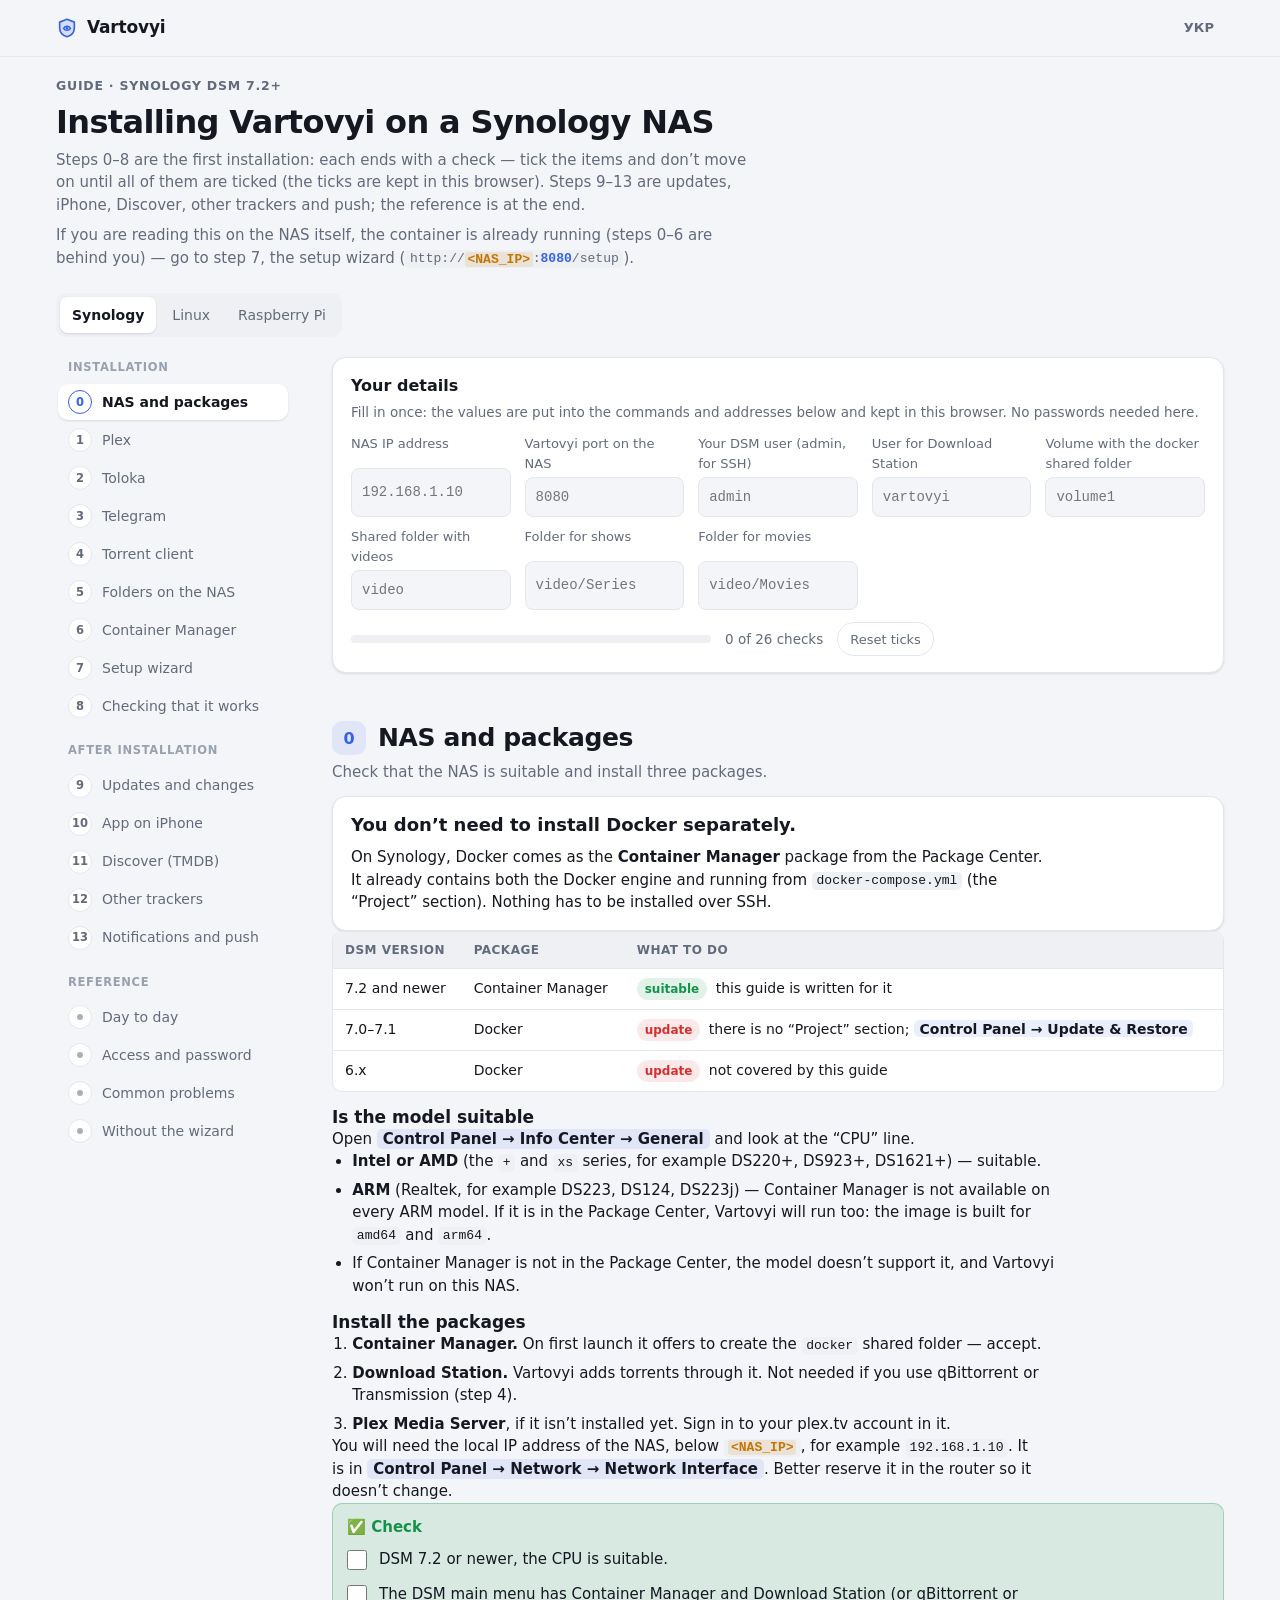
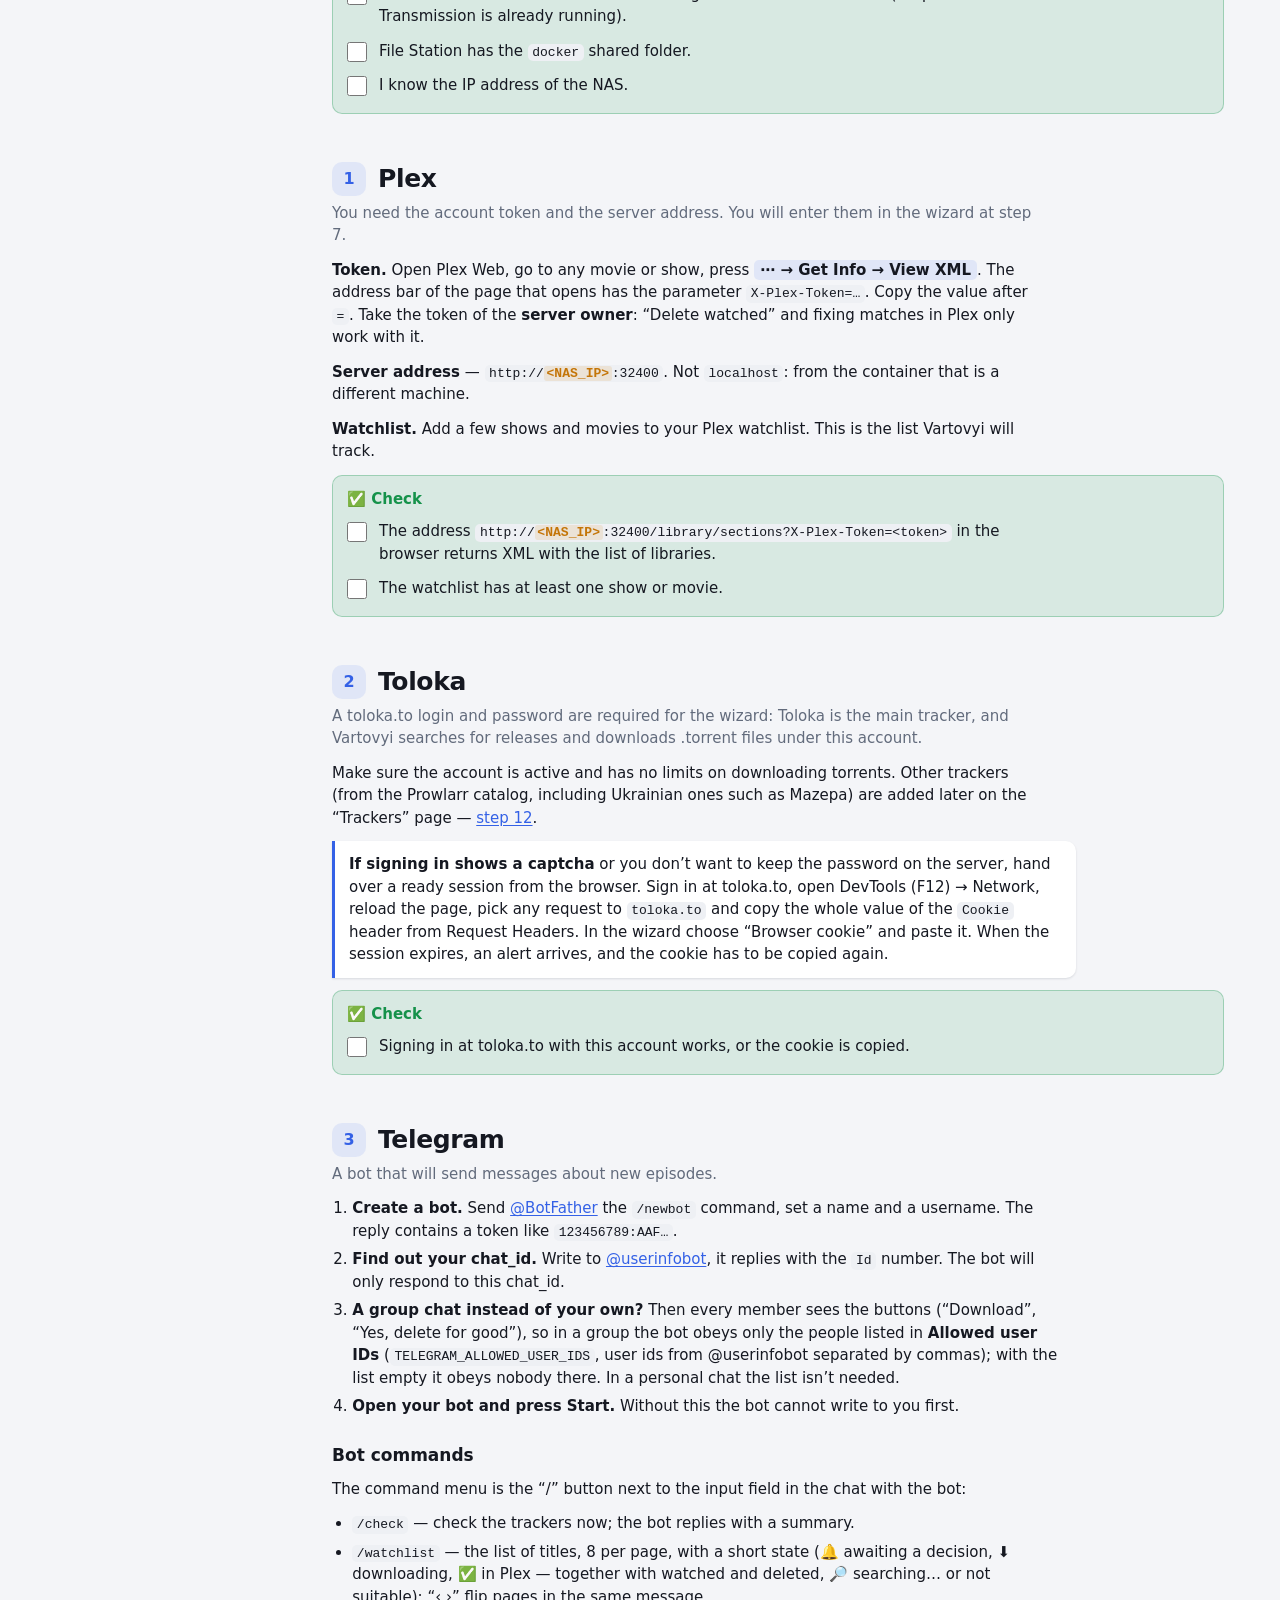
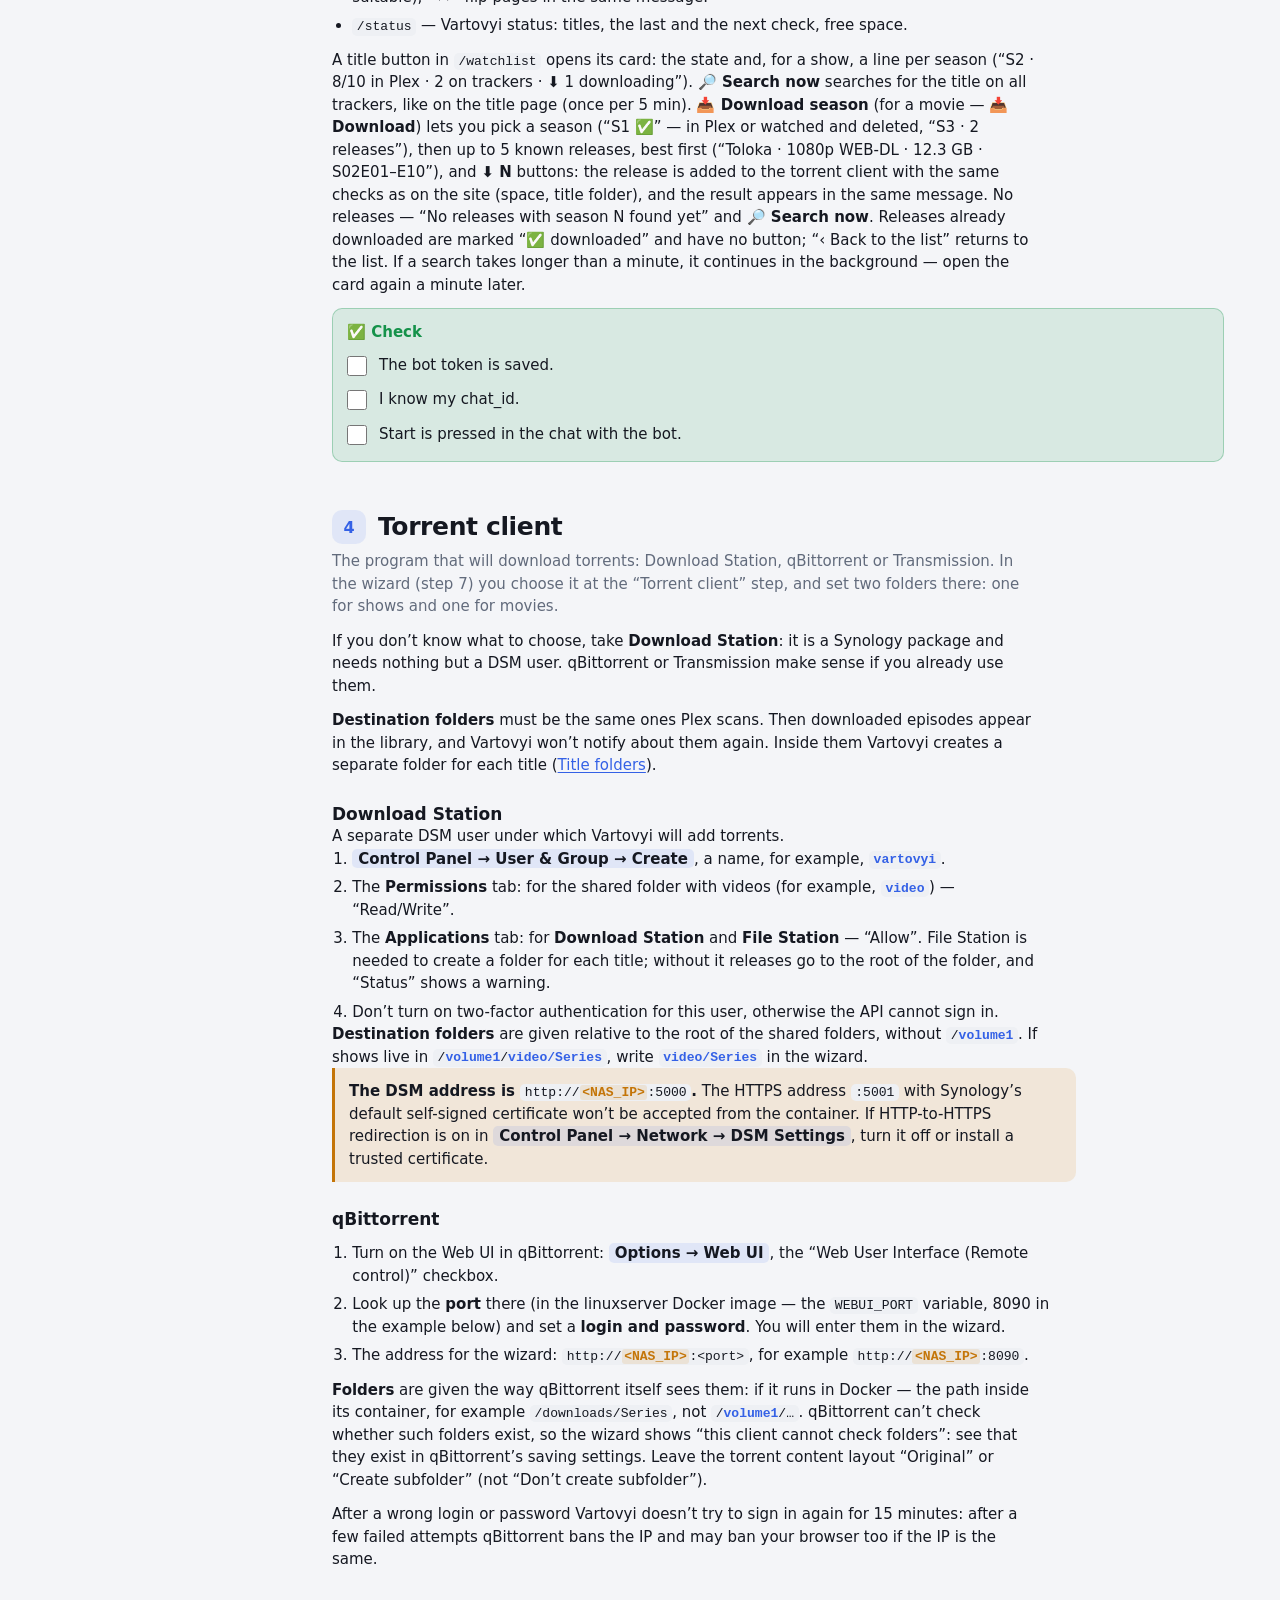
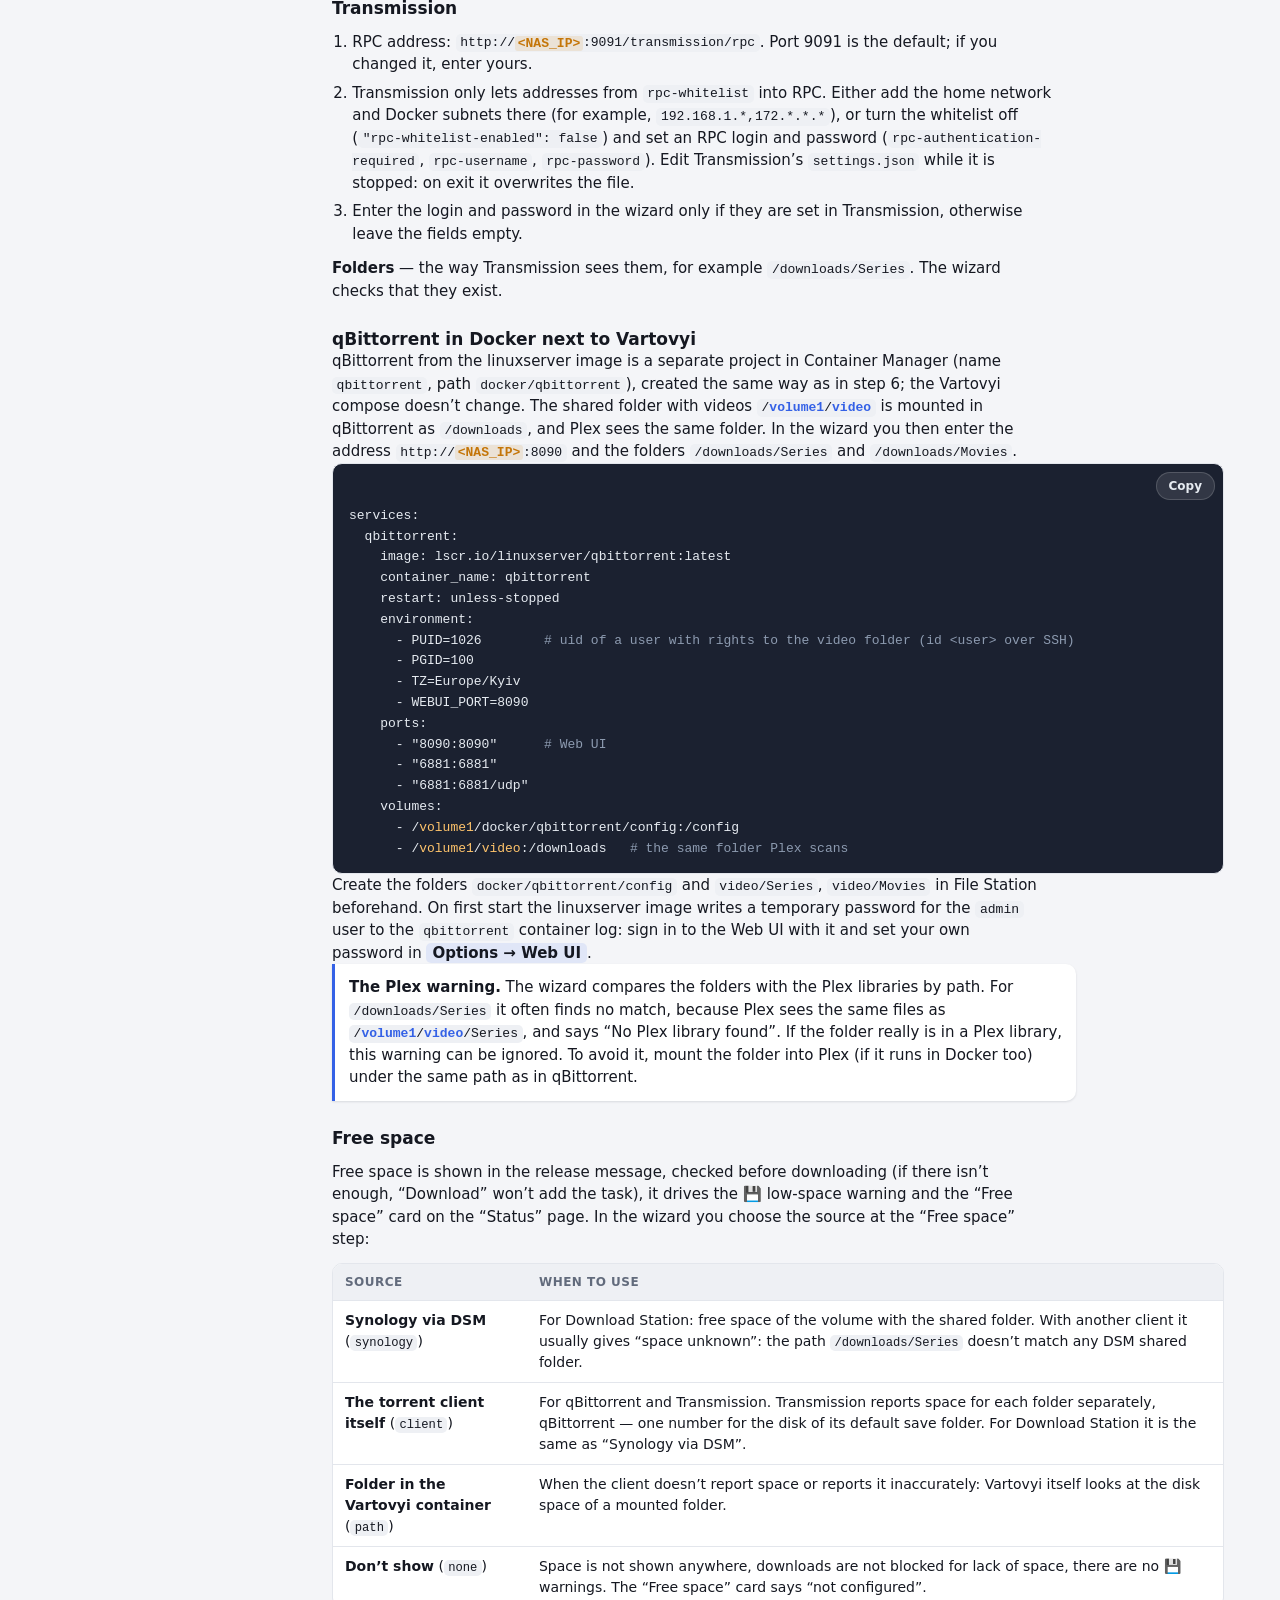
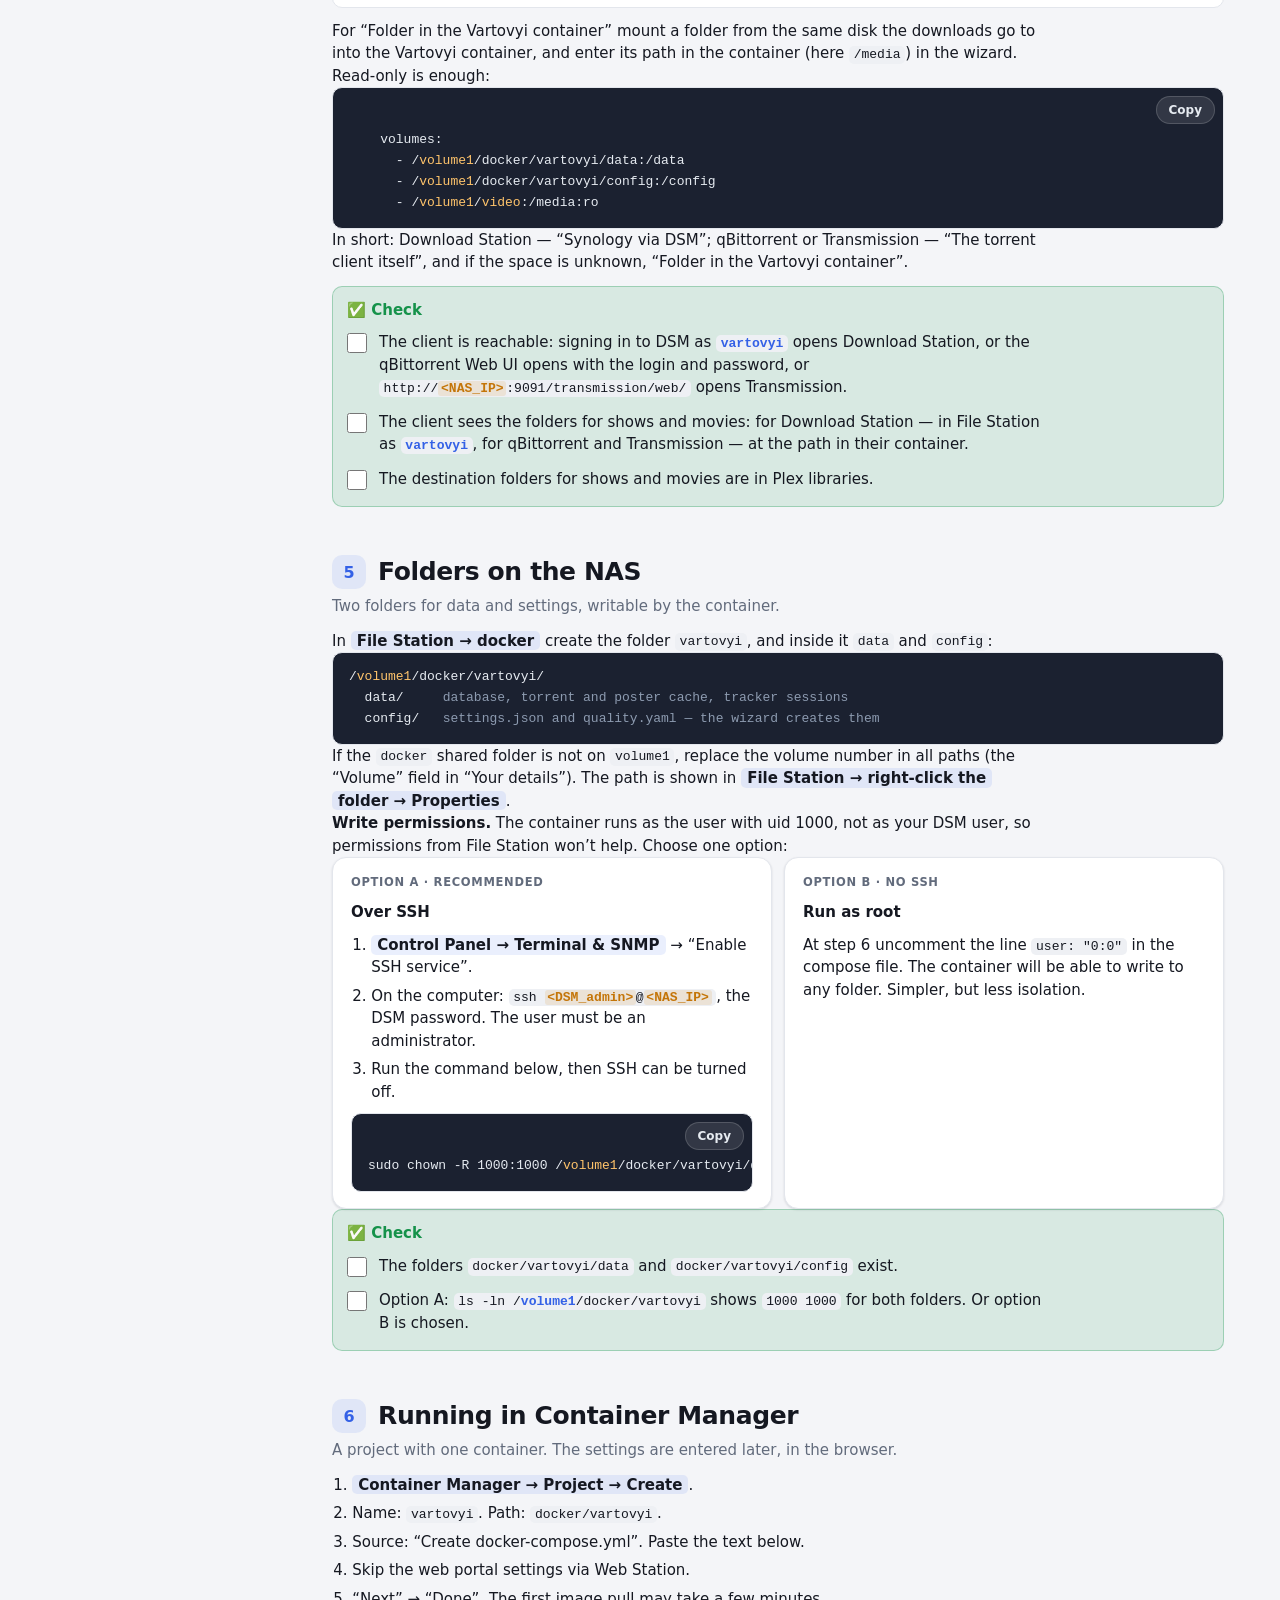
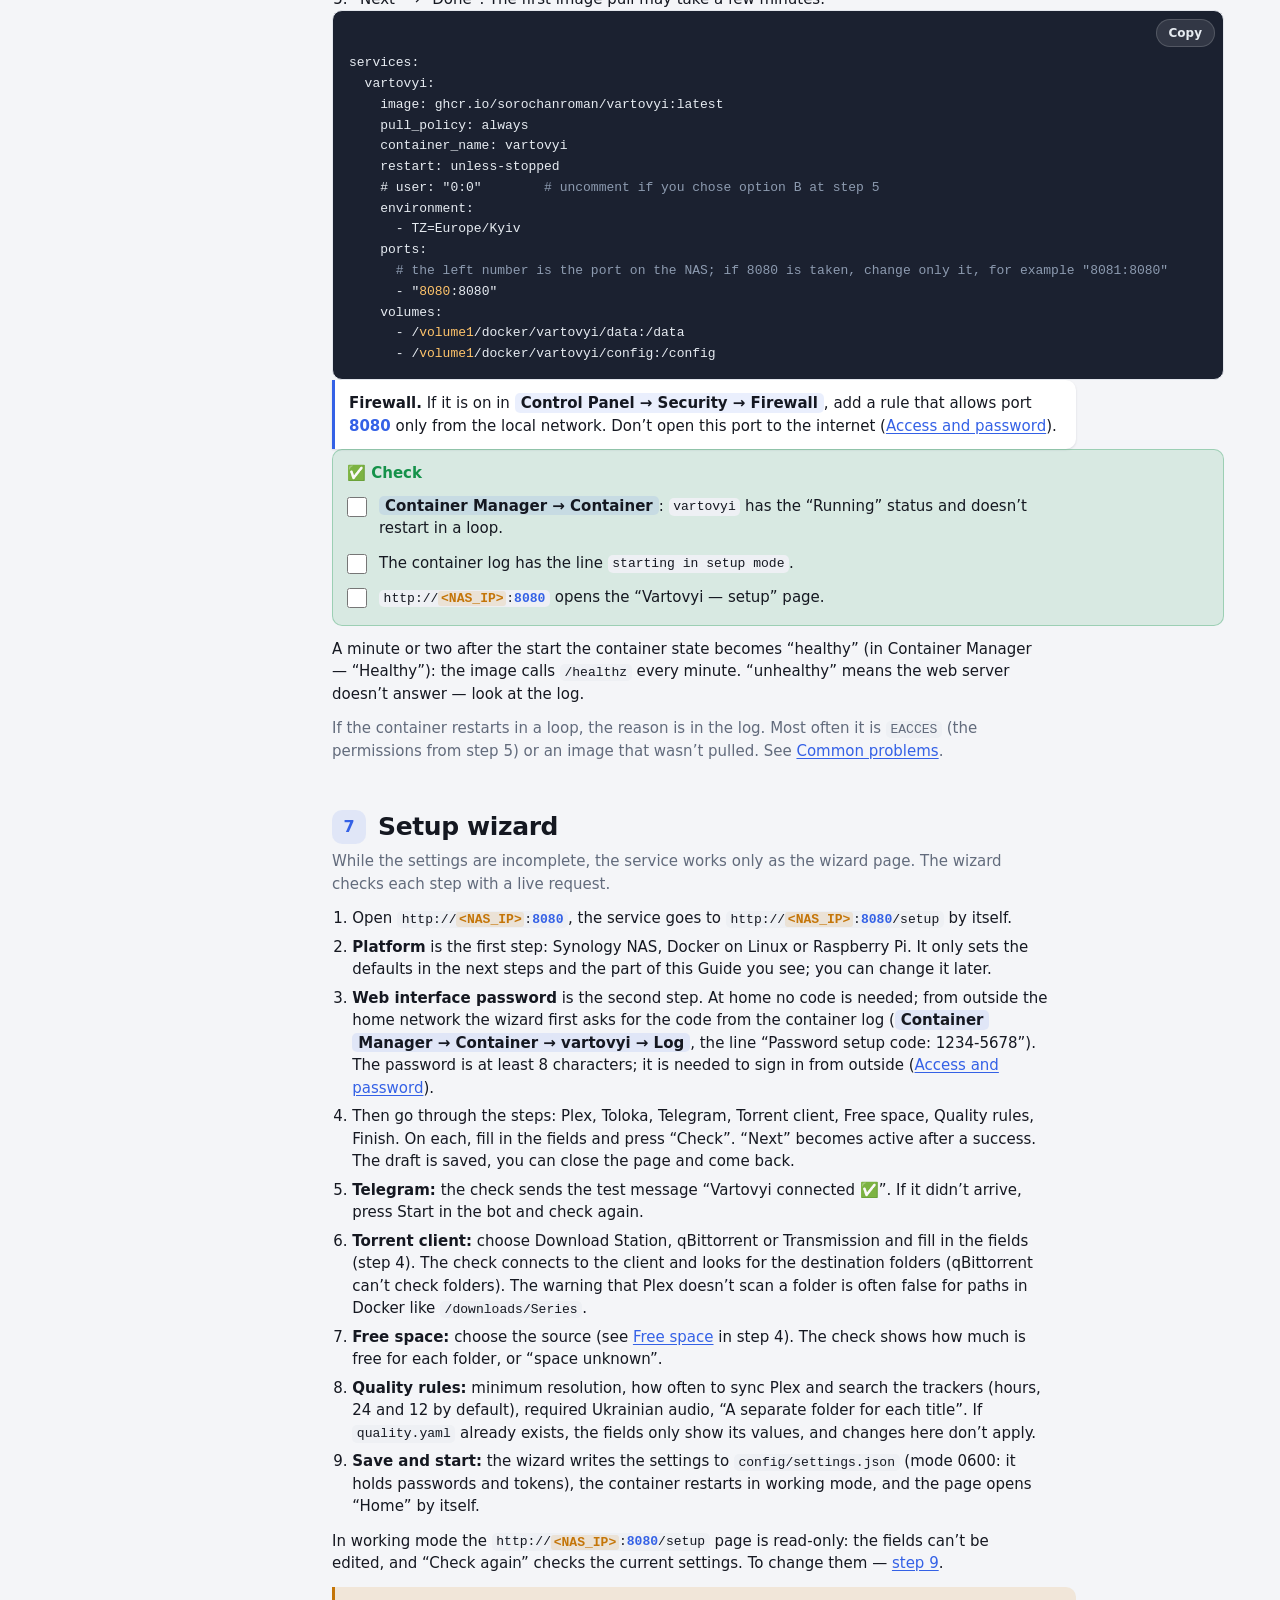
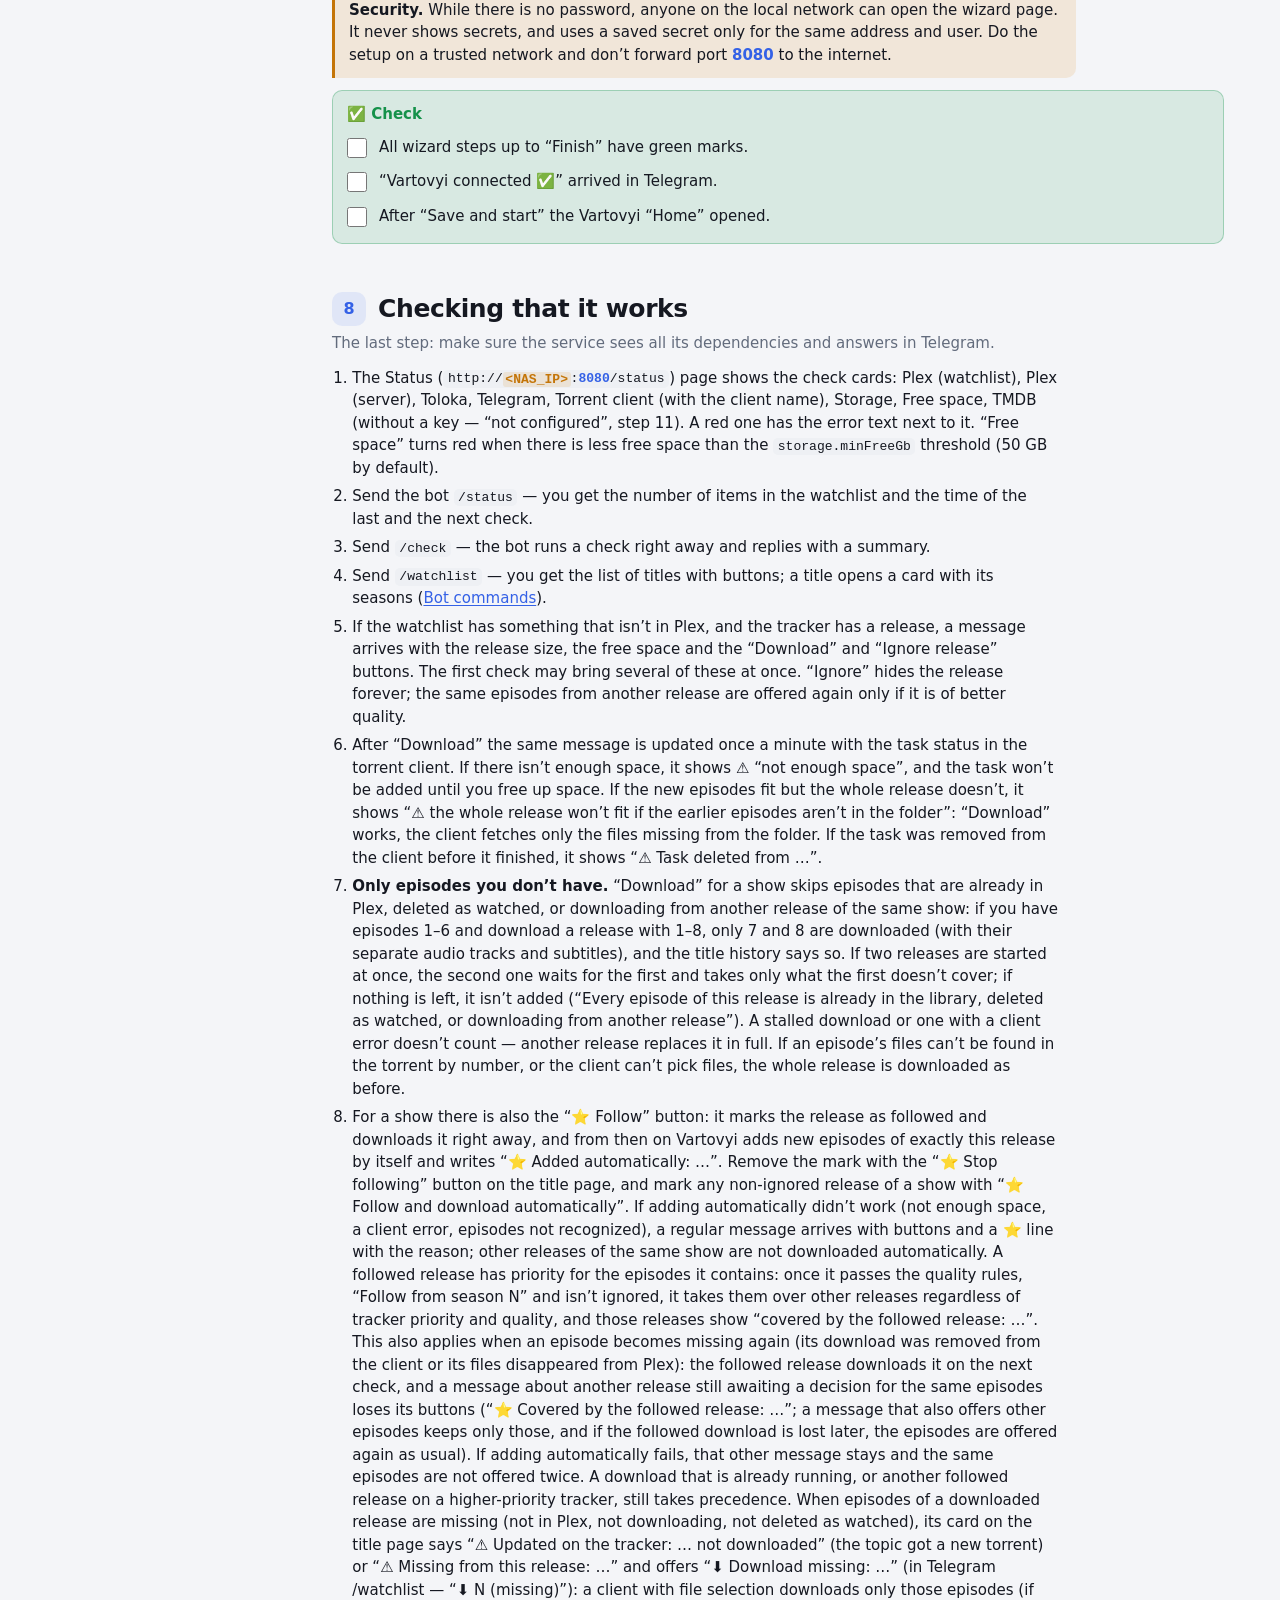
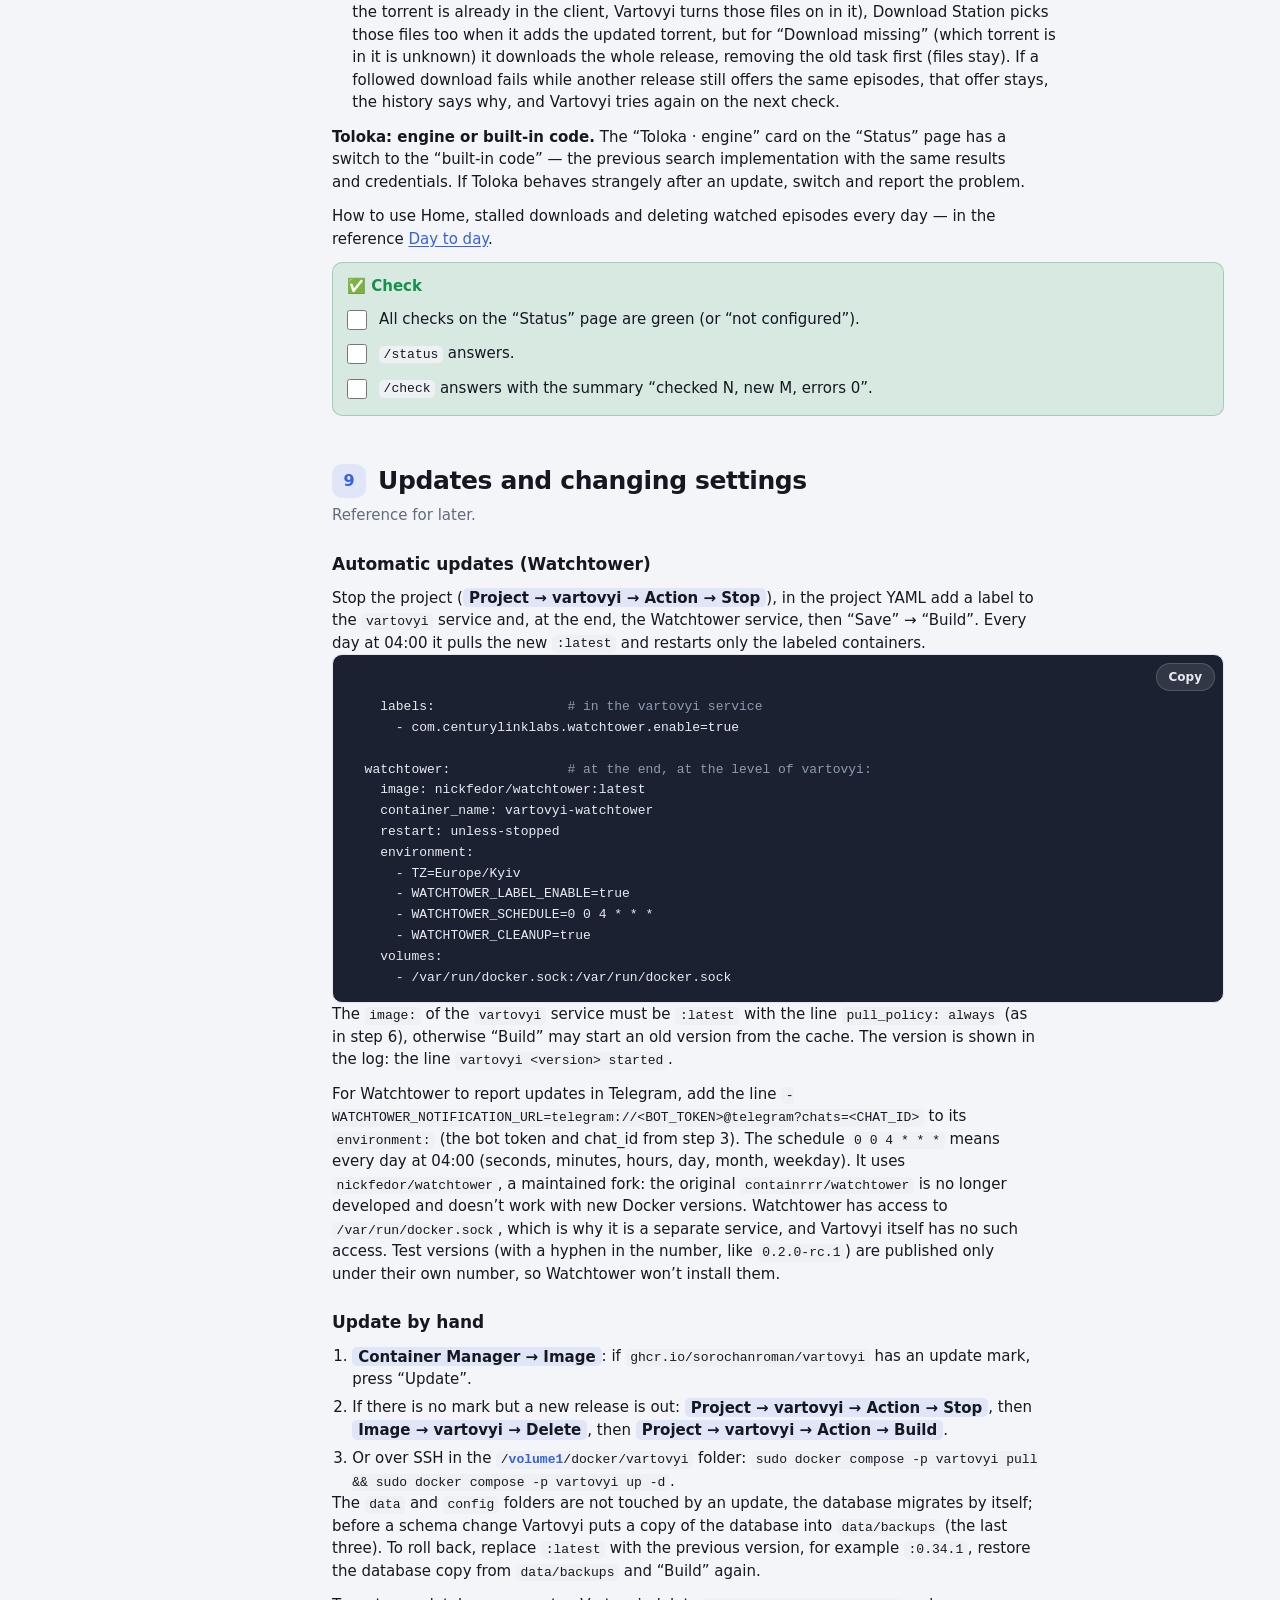
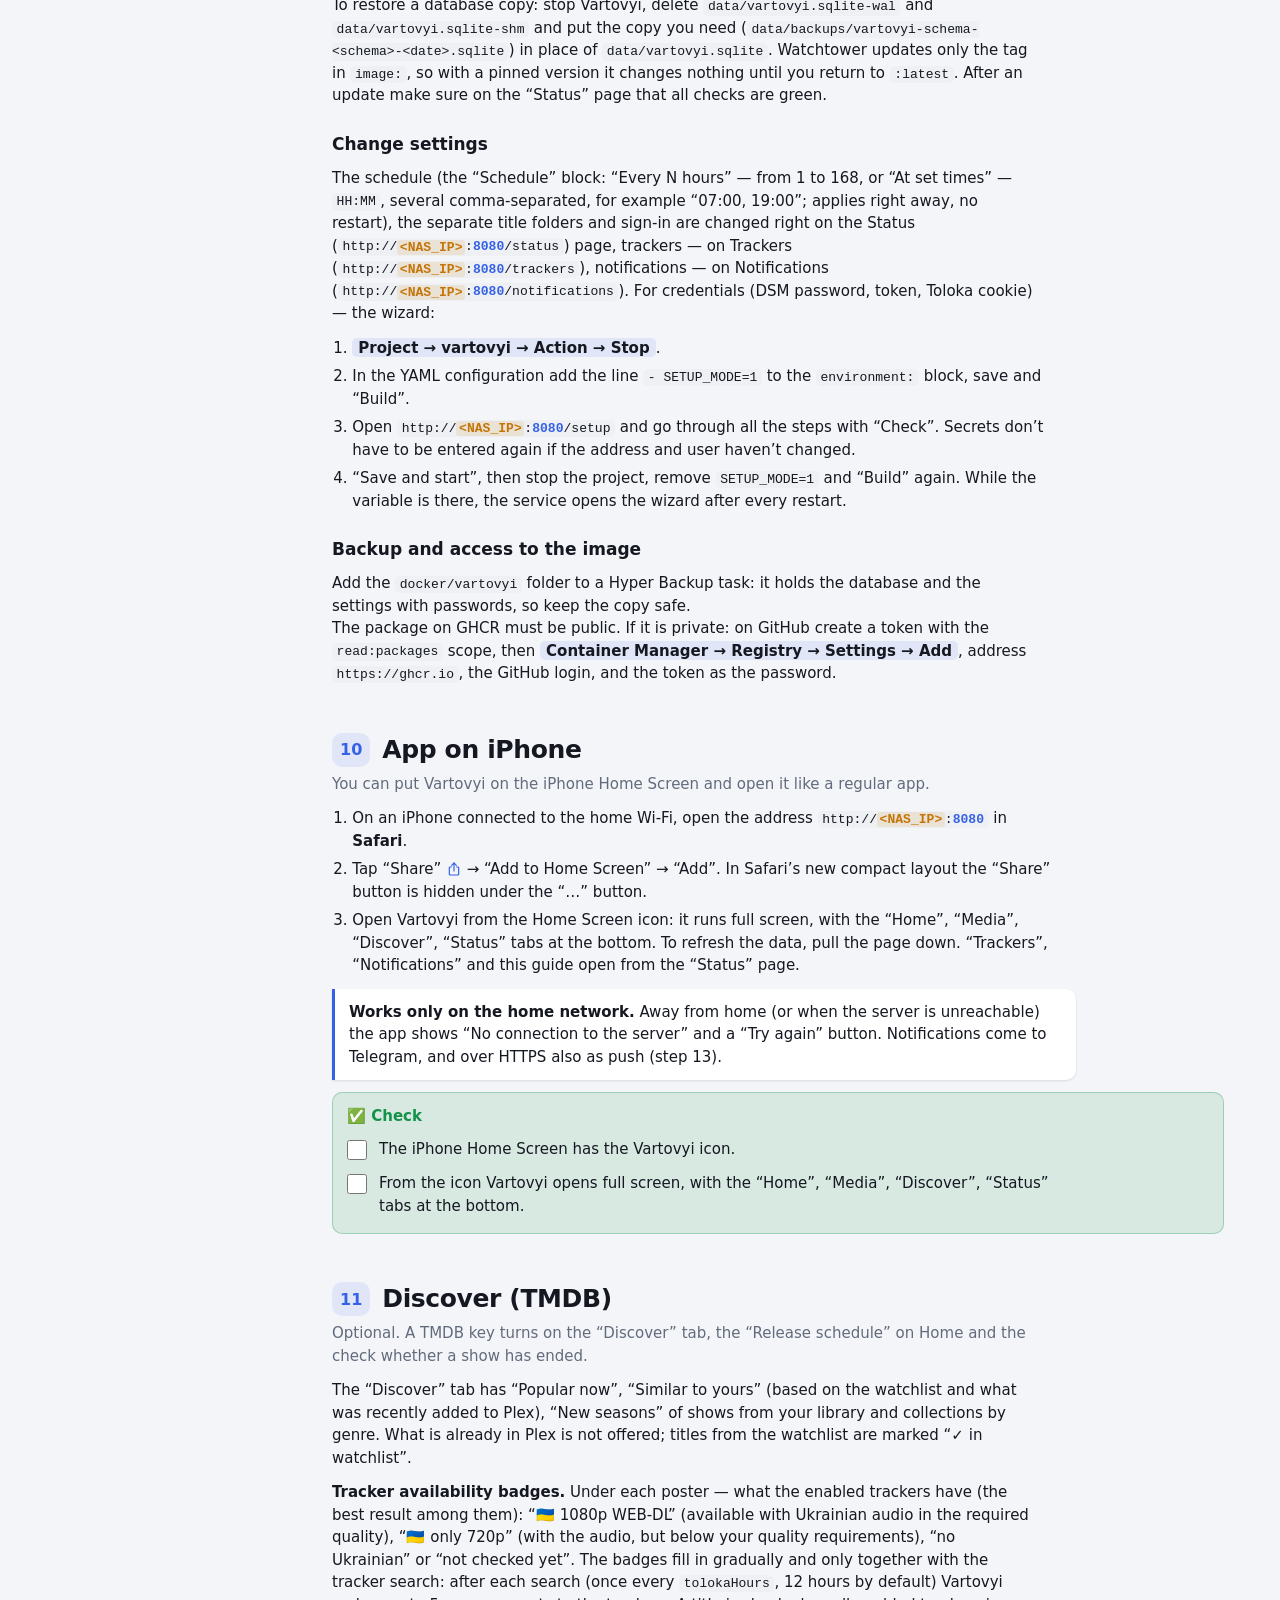
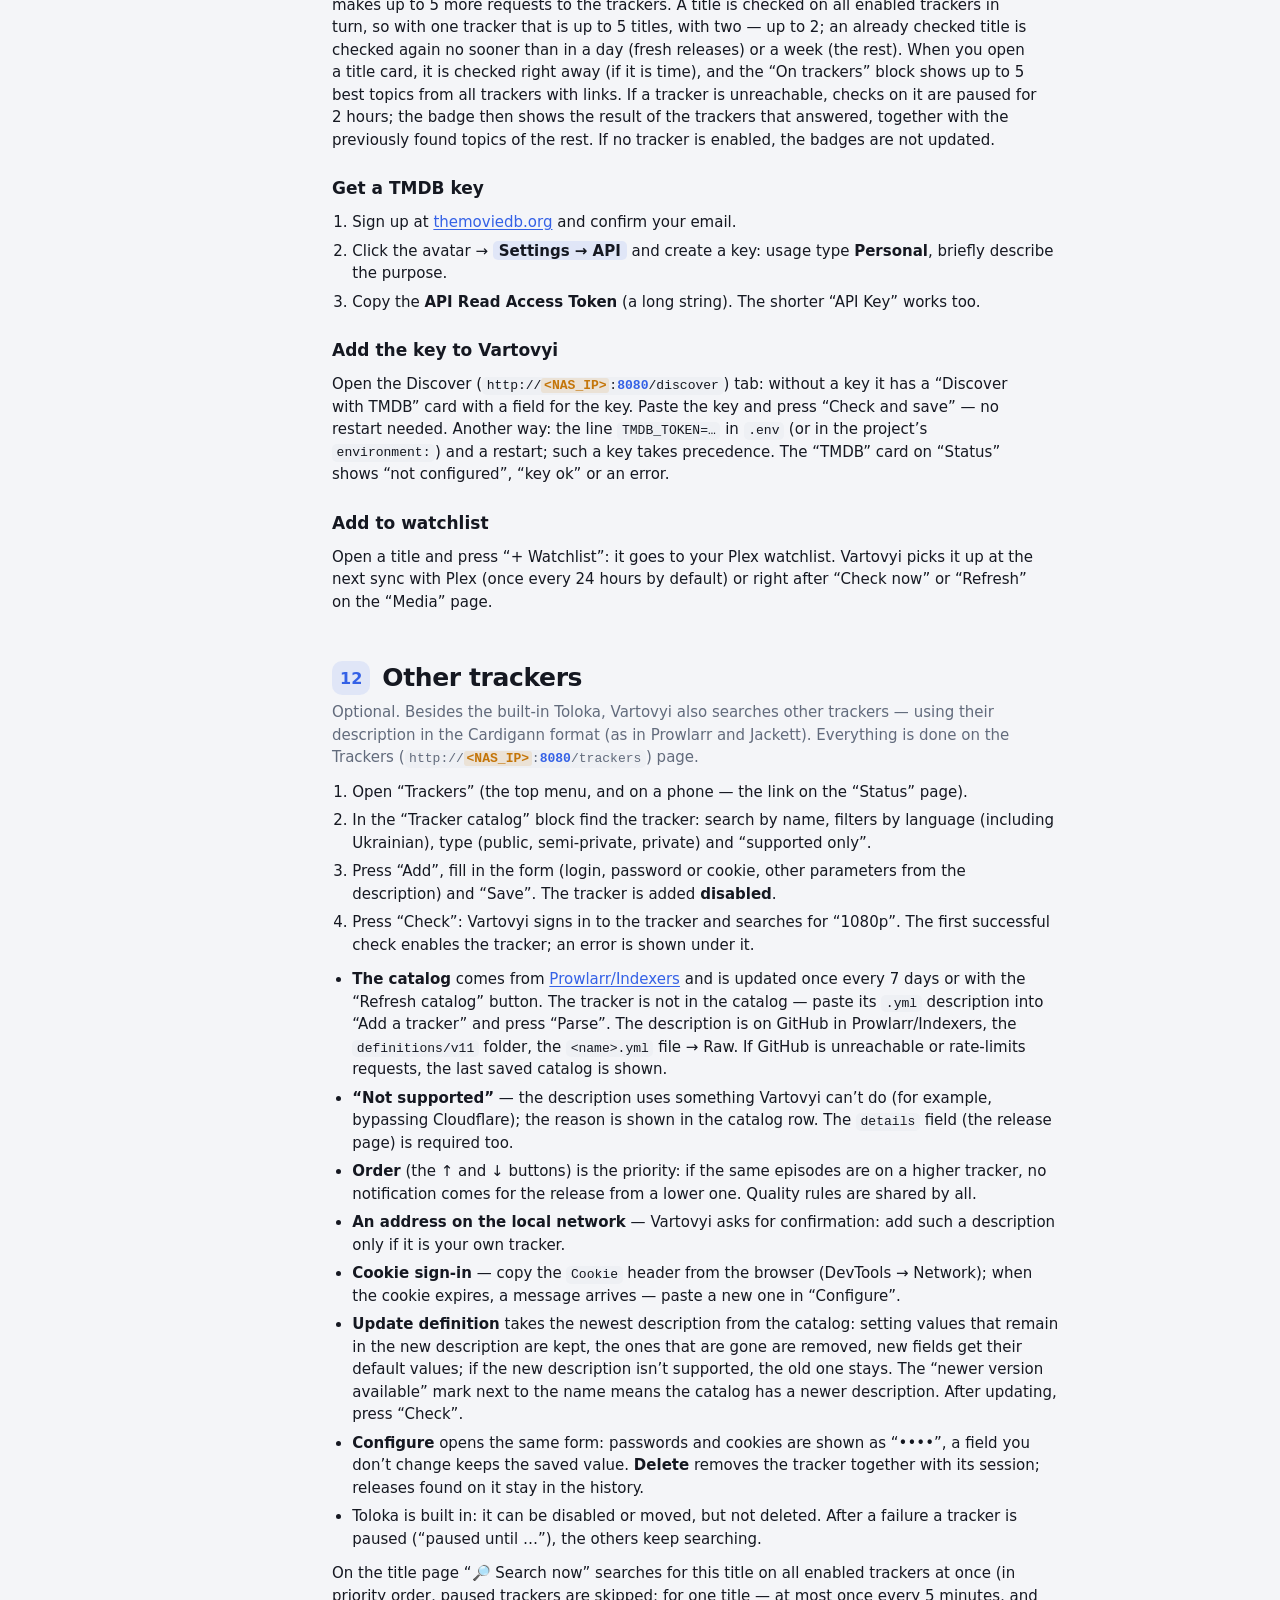
==== commit ff2737e6: "sync v0.46.0" ====
--- a/site/en/guide/index.html
+++ b/site/en/guide/index.html
@@ -734,7 +734,8 @@
         <li>Send <code>/watchlist</code> — you get the list of titles with buttons; a title opens a card with its seasons (<a href="#s3">Bot commands</a>).</li>
         <li>If the watchlist has something that isn’t in Plex, and the tracker has a release, a message arrives with the release size, the free space and the “Download” and “Ignore release” buttons. The first check may bring several of these at once. “Ignore” hides the release forever; the same episodes from another release are offered again only if it is of better quality.</li>
         <li>After “Download” the same message is updated once a minute with the task status in the torrent client. If there isn’t enough space, it shows ⚠️ “not enough space”, and the task won’t be added until you free up space. If the new episodes fit but the whole release doesn’t, it shows “⚠️ the whole release won’t fit if the earlier episodes aren’t in the folder”: “Download” works, the client fetches only the files missing from the folder. If the task was removed from the client before it finished, it shows “⚠️ Task deleted from …”.</li>
-        <li>For a show there is also the “⭐ Follow” button: it marks the release as followed and downloads it right away, and from then on Vartovyi adds new episodes of exactly this release by itself and writes “⭐ Added automatically: …”. Remove the mark with the “⭐ Stop following” button on the title page, and mark any non-ignored release of a show with “⭐ Follow and download automatically”. If adding automatically didn’t work (not enough space, a client error, episodes not recognized), a regular message arrives with buttons and a ⭐ line with the reason; other releases of the same show are not downloaded automatically. A followed release has priority for the episodes it contains: once it passes the quality rules, “Follow from season N” and isn’t ignored, it takes them over other releases regardless of tracker priority and quality, and those releases show “covered by the followed release: …”. This also applies when an episode becomes missing again (its download was removed from the client or its files disappeared from Plex): the followed release downloads it on the next check, and a message about another release still awaiting a decision for the same episodes loses its buttons (“⭐ Covered by the followed release: …”; a message that also offers other episodes keeps only those, and if the followed download is lost later, the episodes are offered again as usual). If adding automatically fails, that other message stays and the same episodes are not offered twice. A download that is already running, or another followed release on a higher-priority tracker, still takes precedence. When episodes of a downloaded release are missing (not in Plex, not downloading, not deleted as watched), its card on the title page says “⚠️ Updated on the tracker: … not downloaded” (the topic got a new torrent) or “⚠️ Missing from this release: …” and offers “⬇️ Download missing: …” (in Telegram /watchlist — “⬇️ N (missing)”): a client with file selection downloads only those episodes (if the torrent is already in the client, Vartovyi turns those files on in it), Download Station — the whole release, removing the old task first (files stay). If a followed download fails while another release still offers the same episodes, that offer stays, the history says why, and Vartovyi tries again on the next check.</li>
+        <li><b>Only episodes you don’t have.</b> “Download” for a show skips episodes that are already in Plex, deleted as watched, or downloading from another release of the same show: if you have episodes 1–6 and download a release with 1–8, only 7 and 8 are downloaded (with their separate audio tracks and subtitles), and the title history says so. If two releases are started at once, the second one waits for the first and takes only what the first doesn’t cover; if nothing is left, it isn’t added (“Every episode of this release is already in the library, deleted as watched, or downloading from another release”). A stalled download or one with a client error doesn’t count — another release replaces it in full. If an episode’s files can’t be found in the torrent by number, or the client can’t pick files, the whole release is downloaded as before.</li>
+        <li>For a show there is also the “⭐ Follow” button: it marks the release as followed and downloads it right away, and from then on Vartovyi adds new episodes of exactly this release by itself and writes “⭐ Added automatically: …”. Remove the mark with the “⭐ Stop following” button on the title page, and mark any non-ignored release of a show with “⭐ Follow and download automatically”. If adding automatically didn’t work (not enough space, a client error, episodes not recognized), a regular message arrives with buttons and a ⭐ line with the reason; other releases of the same show are not downloaded automatically. A followed release has priority for the episodes it contains: once it passes the quality rules, “Follow from season N” and isn’t ignored, it takes them over other releases regardless of tracker priority and quality, and those releases show “covered by the followed release: …”. This also applies when an episode becomes missing again (its download was removed from the client or its files disappeared from Plex): the followed release downloads it on the next check, and a message about another release still awaiting a decision for the same episodes loses its buttons (“⭐ Covered by the followed release: …”; a message that also offers other episodes keeps only those, and if the followed download is lost later, the episodes are offered again as usual). If adding automatically fails, that other message stays and the same episodes are not offered twice. A download that is already running, or another followed release on a higher-priority tracker, still takes precedence. When episodes of a downloaded release are missing (not in Plex, not downloading, not deleted as watched), its card on the title page says “⚠️ Updated on the tracker: … not downloaded” (the topic got a new torrent) or “⚠️ Missing from this release: …” and offers “⬇️ Download missing: …” (in Telegram /watchlist — “⬇️ N (missing)”): a client with file selection downloads only those episodes (if the torrent is already in the client, Vartovyi turns those files on in it), Download Station picks those files too when it adds the updated torrent, but for “Download missing” (which torrent is in it is unknown) it downloads the whole release, removing the old task first (files stay). If a followed download fails while another release still offers the same episodes, that offer stays, the history says why, and Vartovyi tries again on the next check.</li>
       </ol>
       <p><b>Toloka: engine or built-in code.</b> The “Toloka · engine” card on the “Status” page has a switch to the “built-in code” — the previous search implementation with the same results and credentials. If Toloka behaves strangely after an update, switch and report the problem.</p>
       <p>How to use Home, stalled downloads and deleting watched episodes every day — in the reference <a href="#daily">Day to day</a>.</p>
